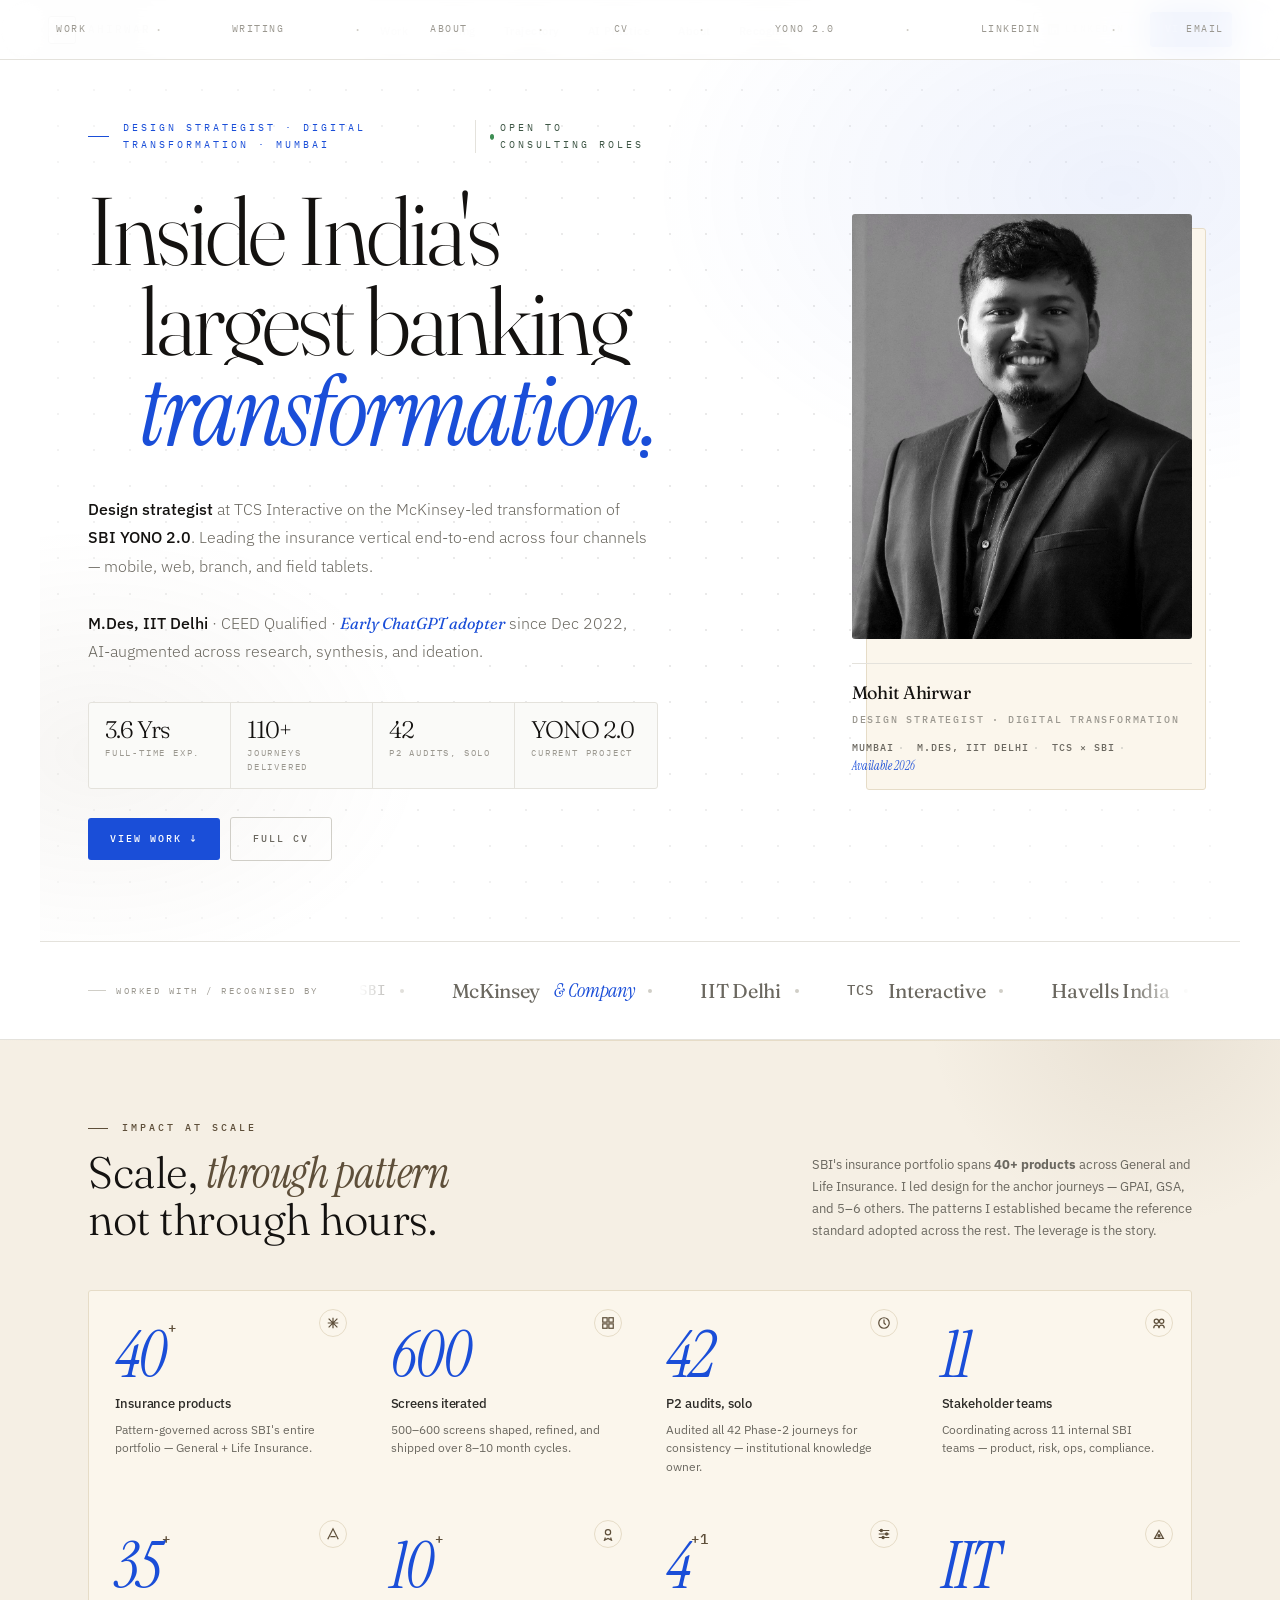
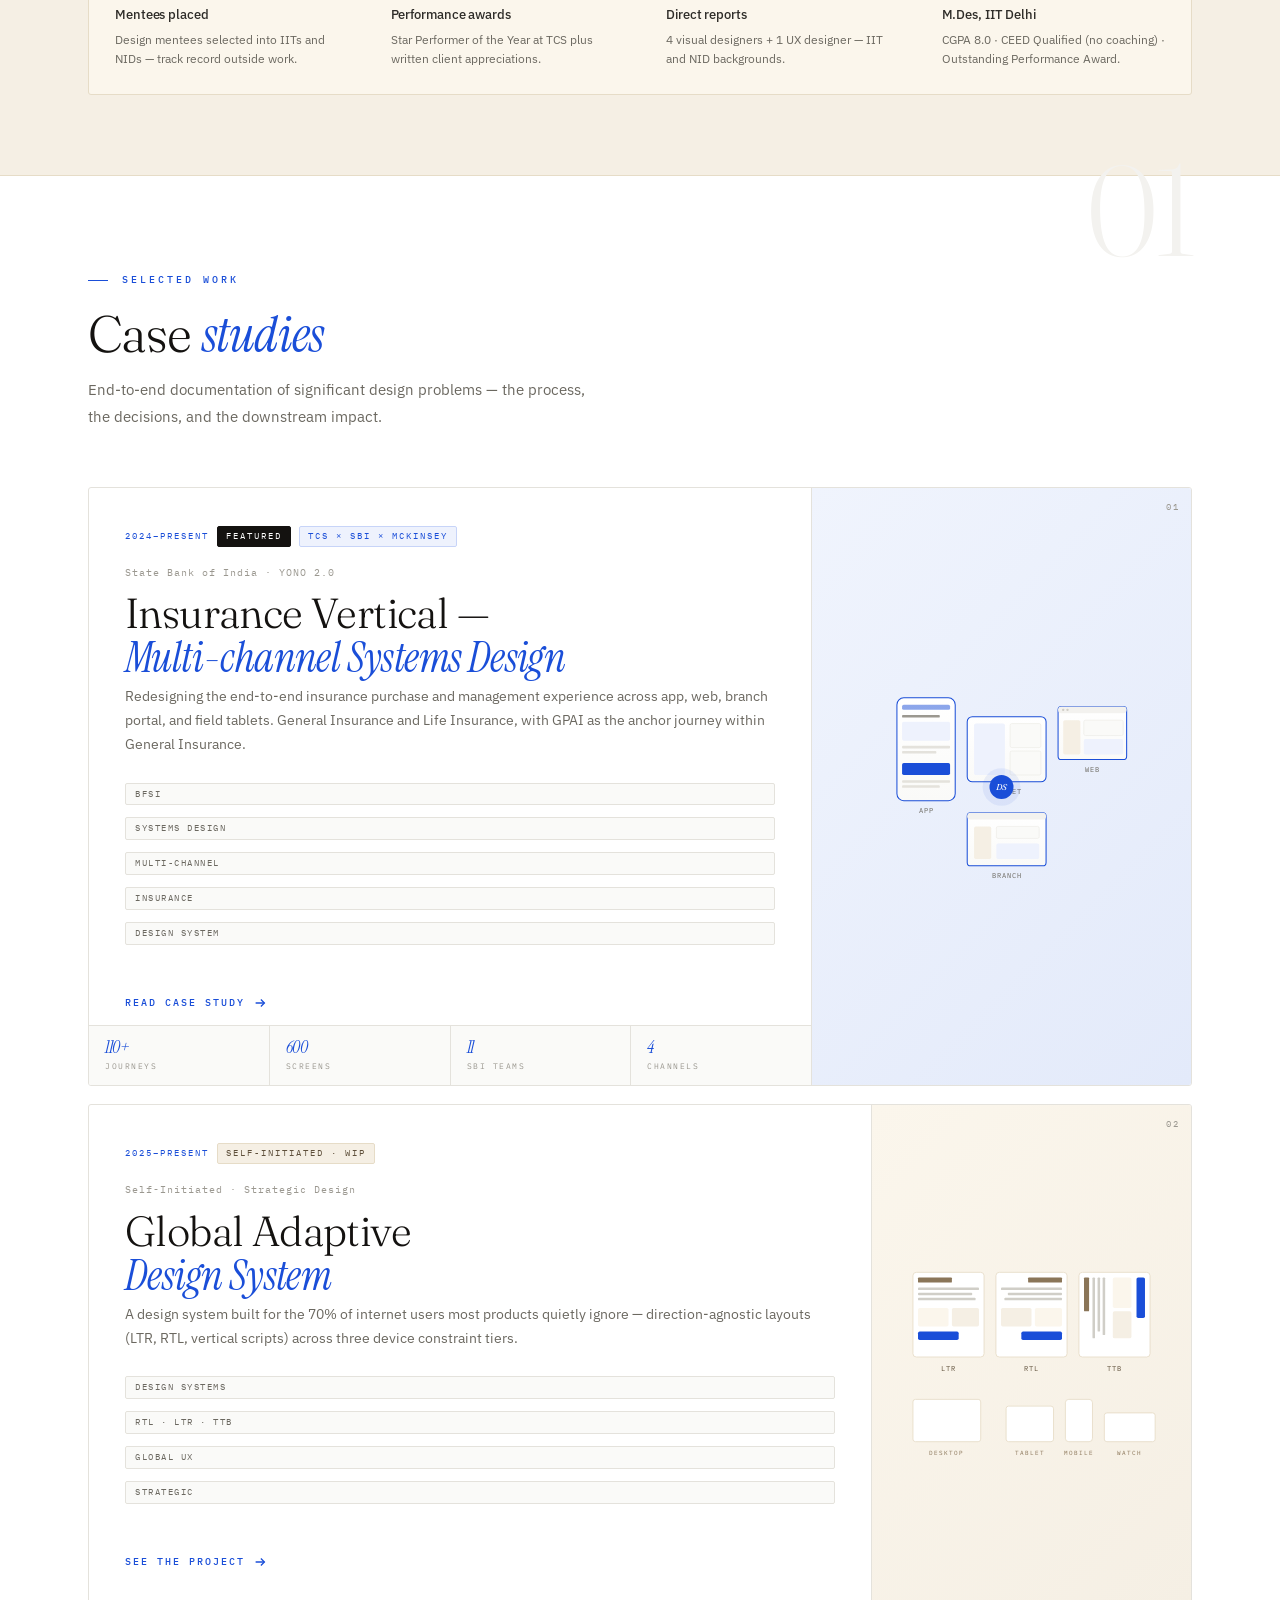
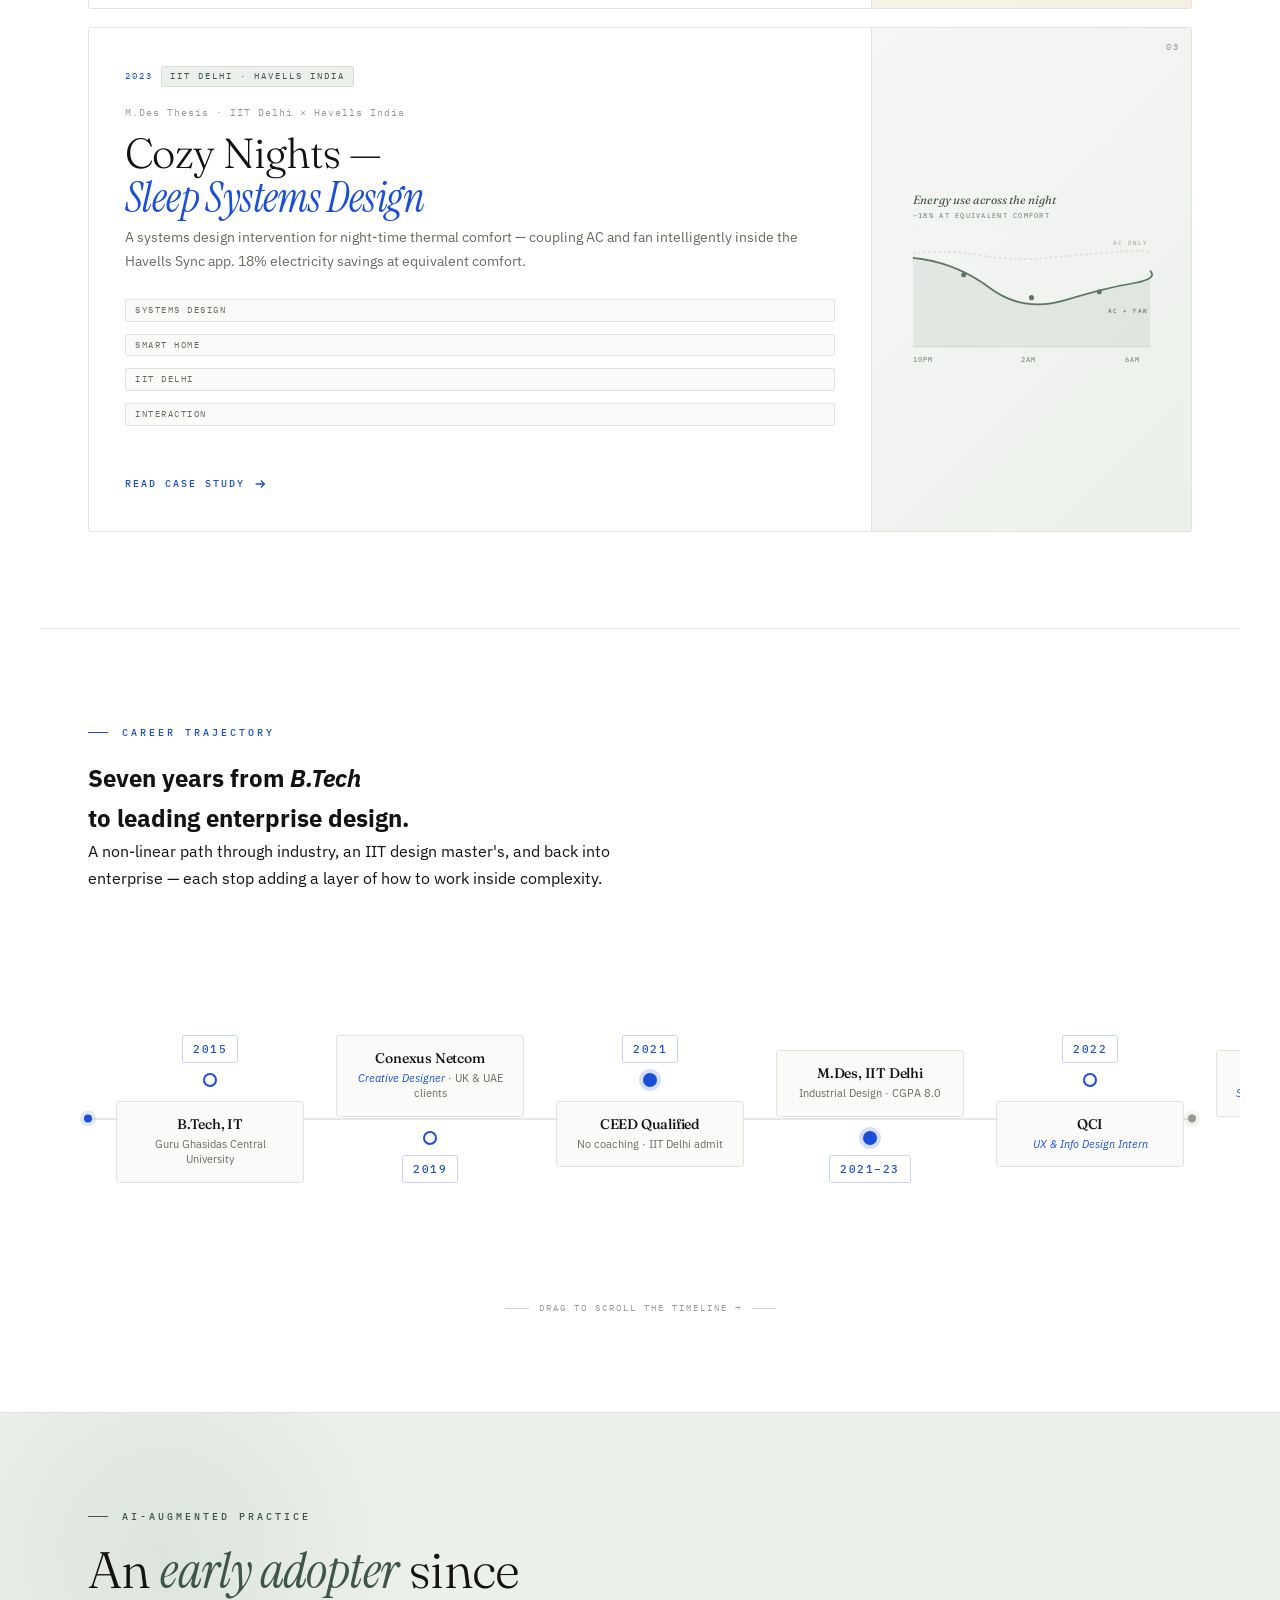
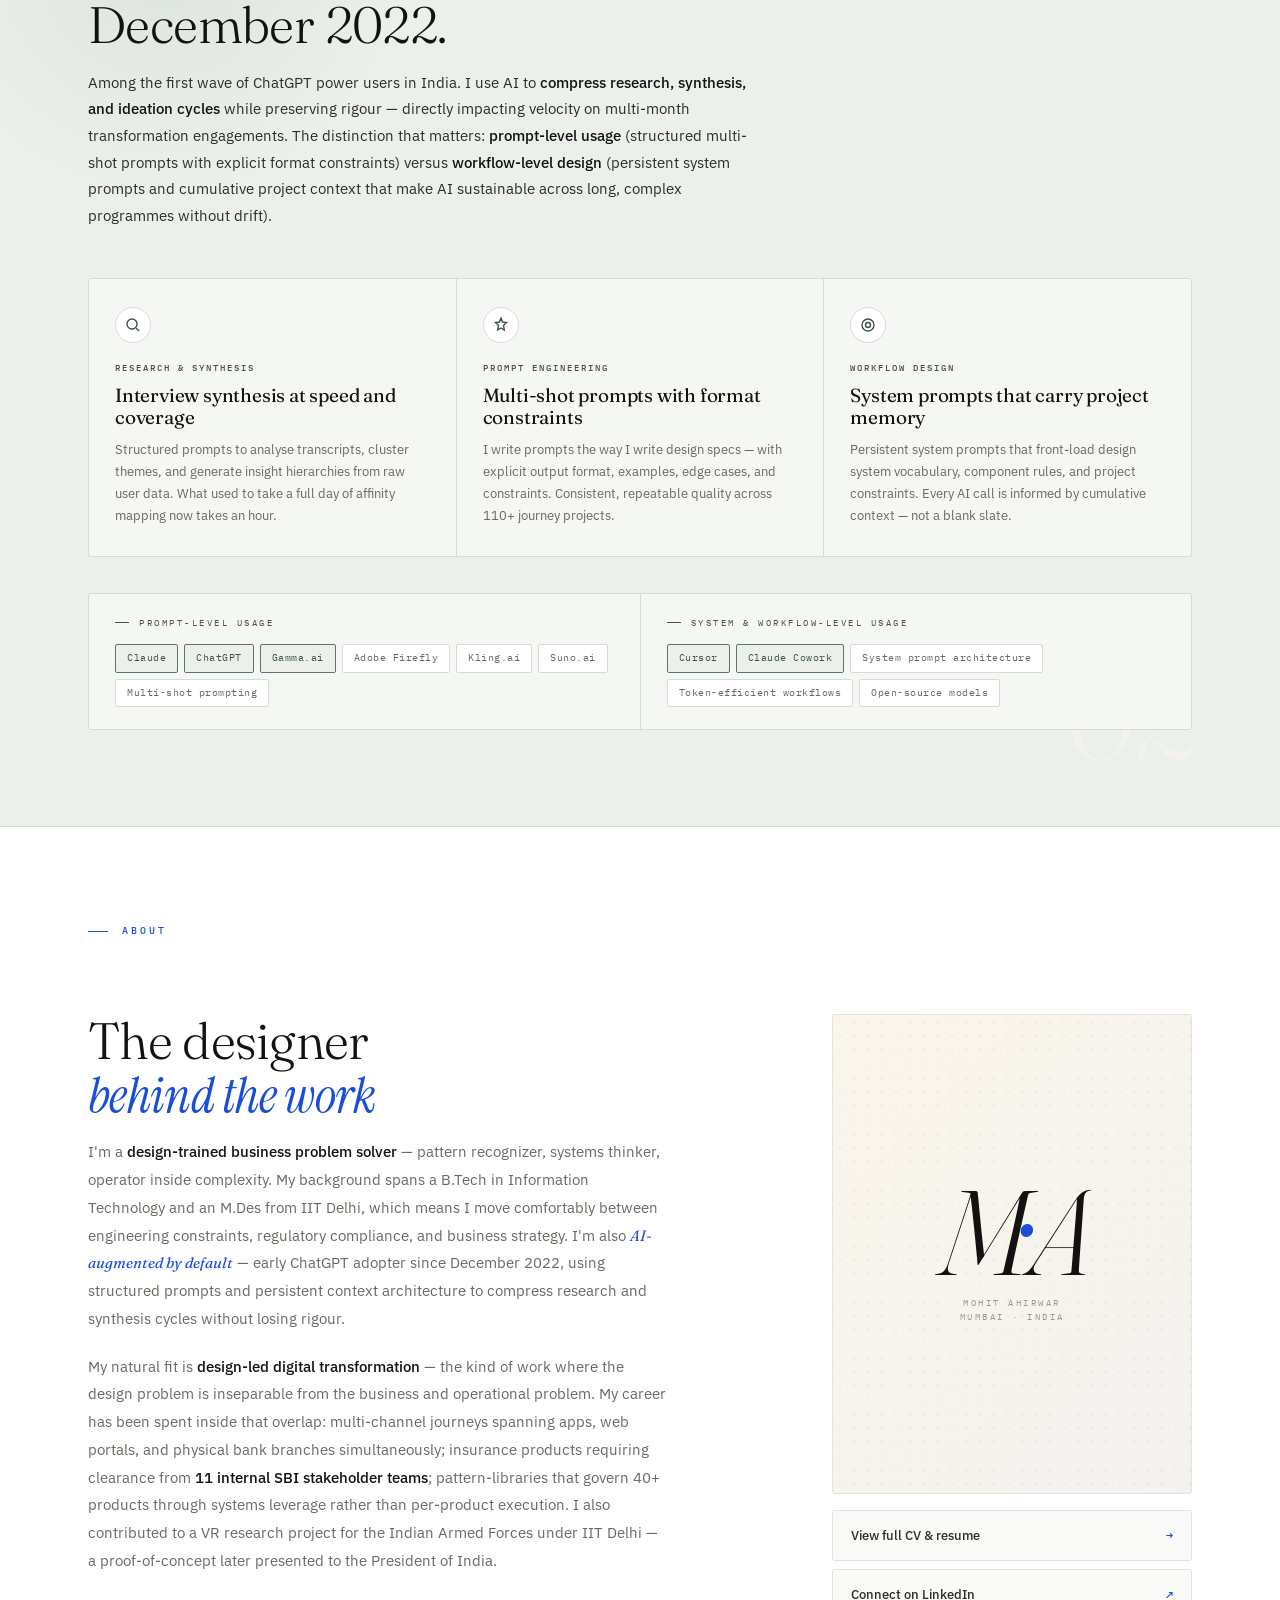
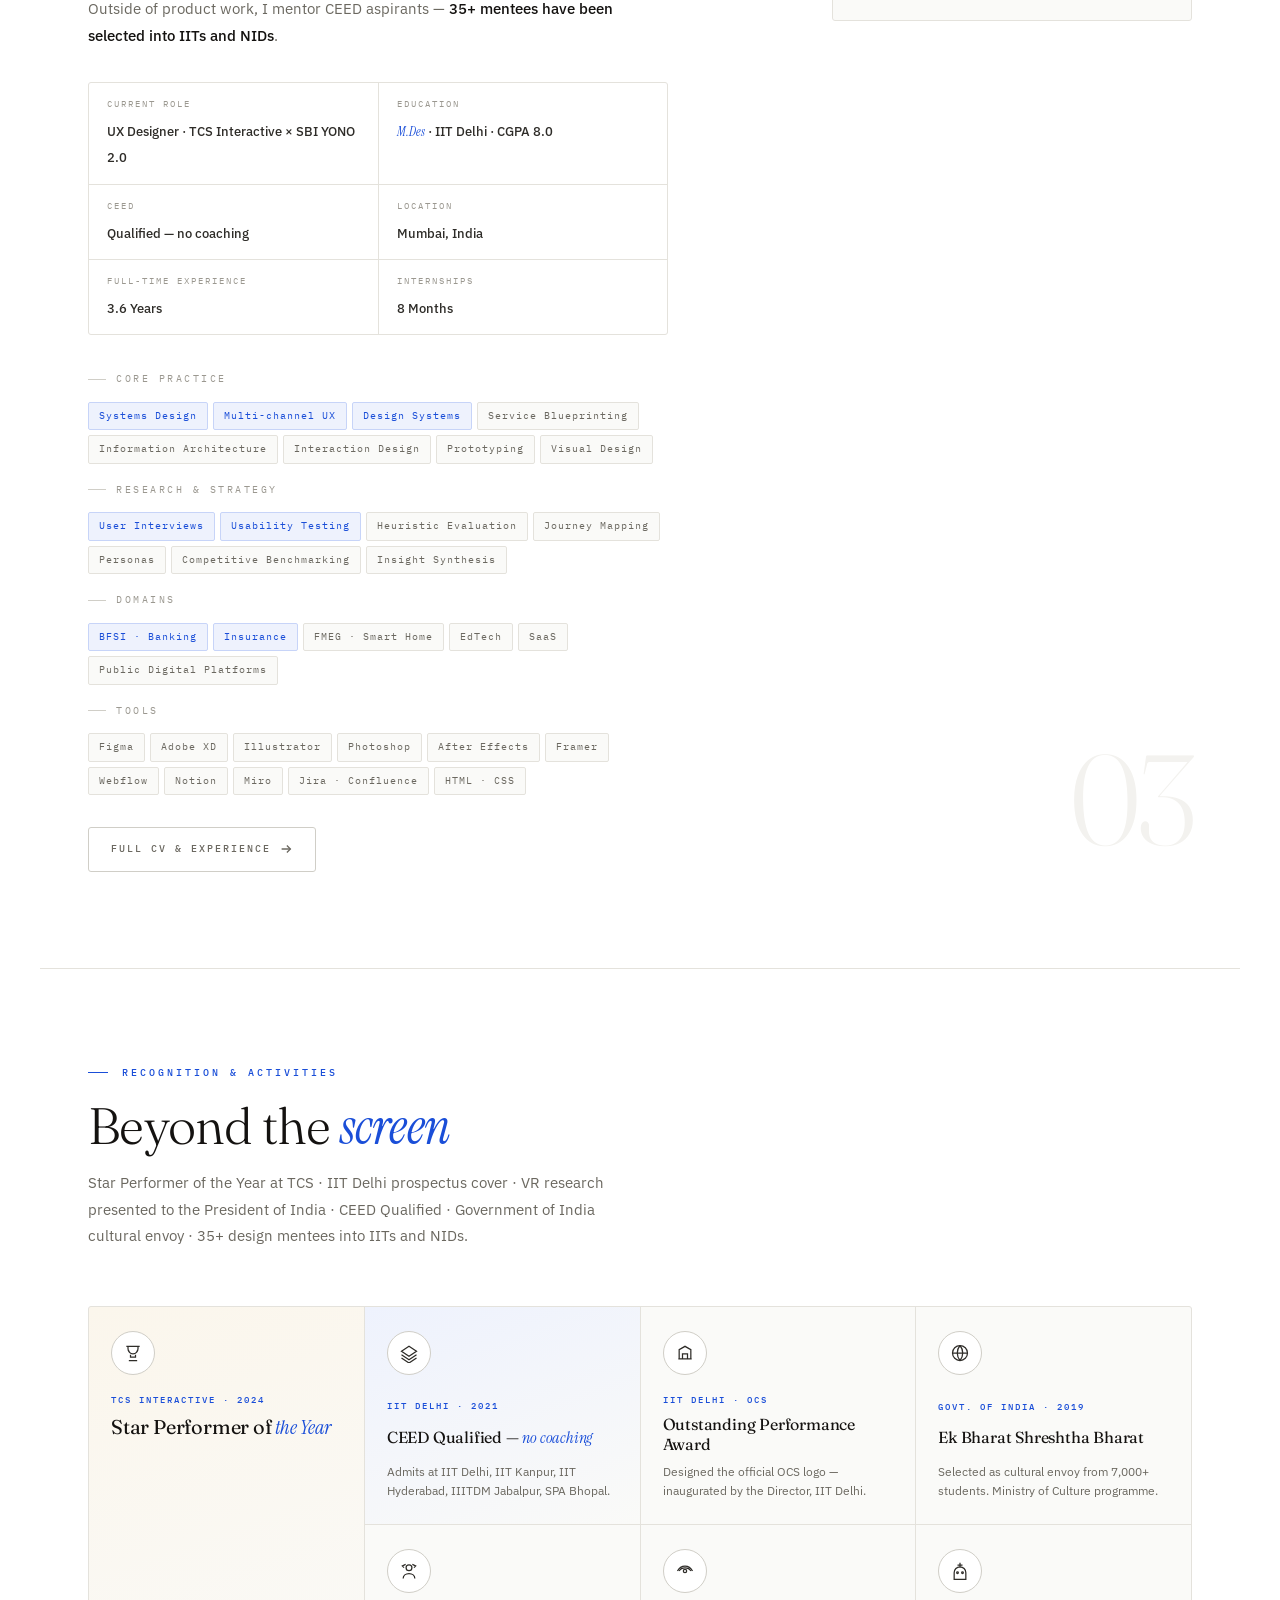
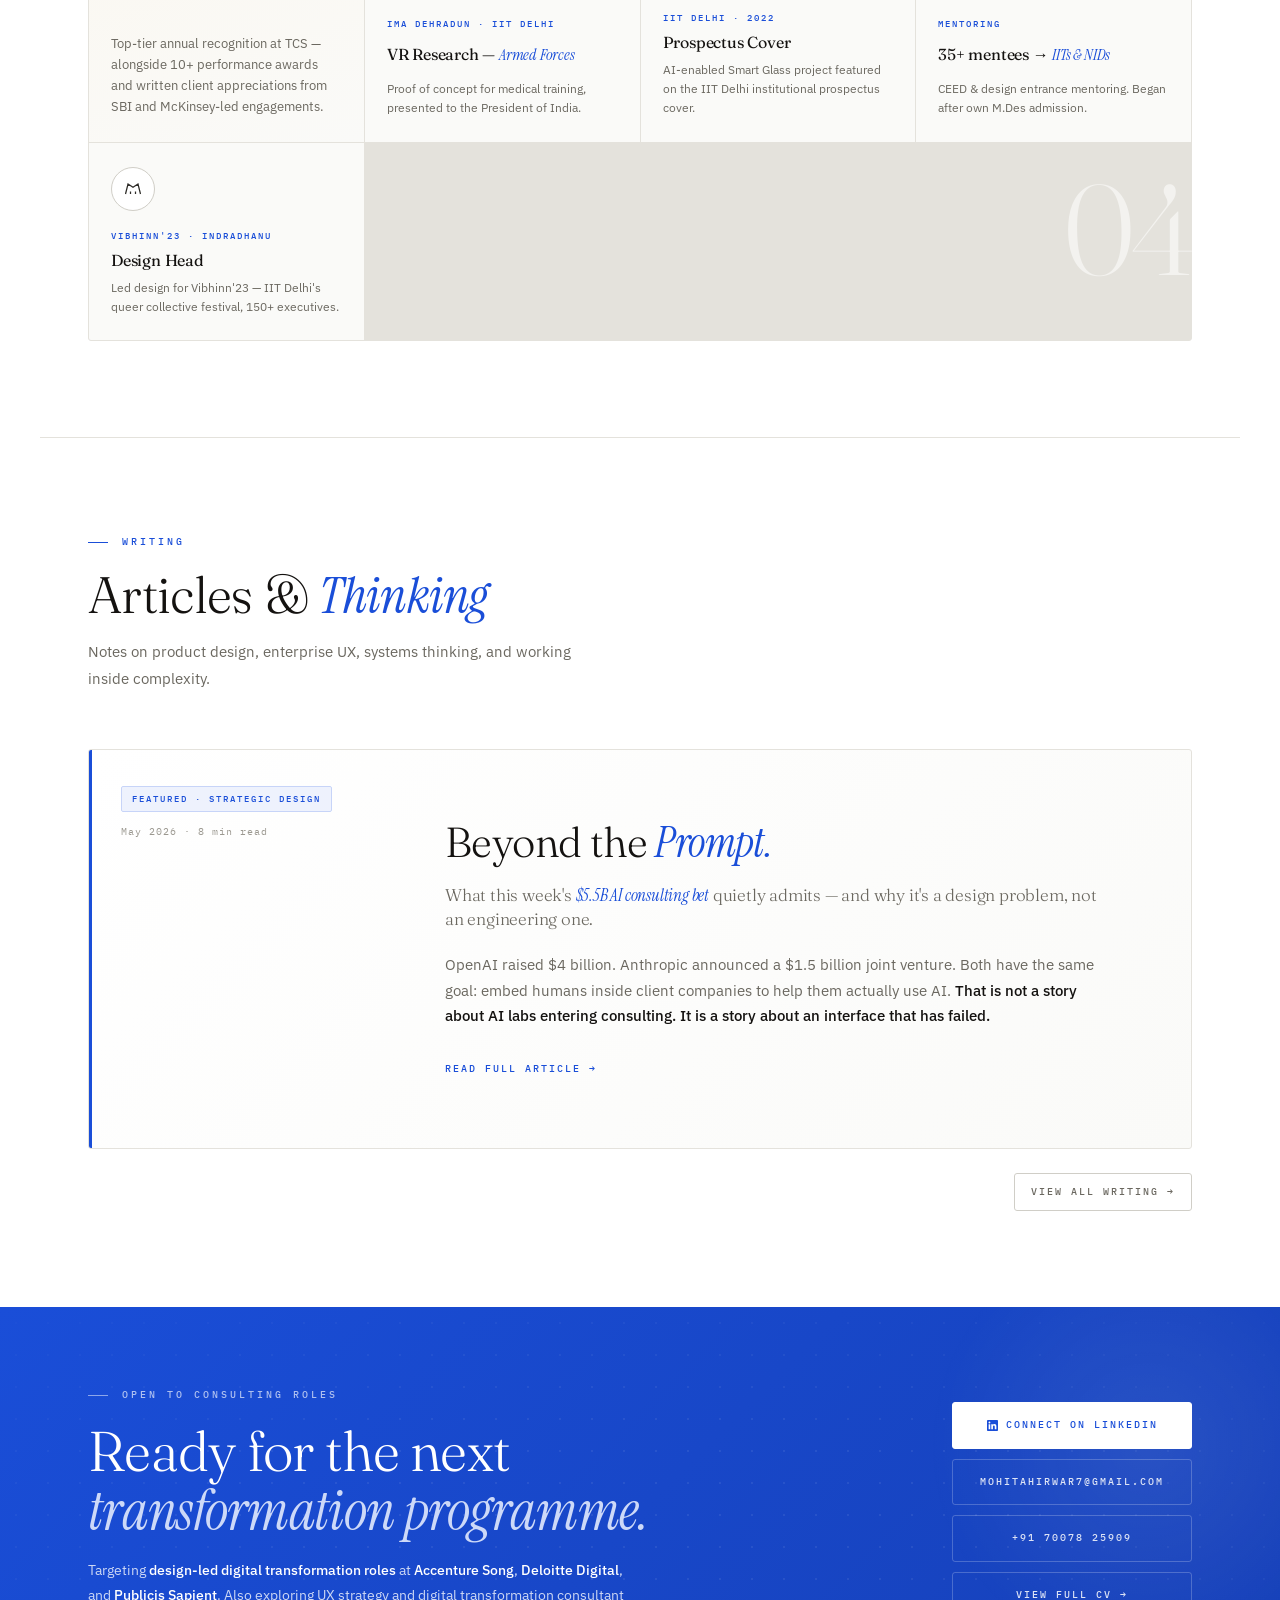
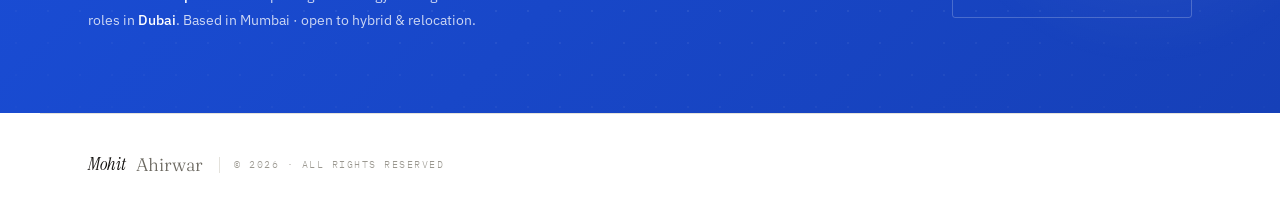
==== index.html @ ae302bb0 "Hero section design updated" ====
<!DOCTYPE html>
<html lang="en">
<head>
<meta charset="UTF-8">
<meta name="viewport" content="width=device-width, initial-scale=1.0">
<title>Mohit Ahirwar — Design Strategist & Digital Transformation</title>
<meta name="description" content="Mohit Ahirwar — Design strategist & AI-augmented thinker. M.Des IIT Delhi. Three years inside a McKinsey-led digital transformation of SBI YONO 2.0. Leading the insurance vertical at TCS Interactive.">
<meta property="og:type" content="website">
<meta property="og:url" content="https://ahirwarmohit.github.io/">
<meta property="og:title" content="Mohit Ahirwar — Design Strategist & Digital Transformation">
<meta property="og:description" content="Design-led digital transformation. M.Des IIT Delhi. Three years inside a McKinsey-led transformation of SBI YONO 2.0 at TCS Interactive.">
<meta property="og:image" content="https://ahirwarmohit.github.io/assets/og-image.png">
<meta name="twitter:card" content="summary_large_image">
<link rel="icon" type="image/svg+xml" href="assets/favicon.svg">
<link rel="alternate icon" href="assets/favicon.ico">
<link rel="preconnect" href="https://fonts.googleapis.com">
<link rel="preconnect" href="https://fonts.gstatic.com" crossorigin>
<link href="https://fonts.googleapis.com/css2?family=Fraunces:ital,opsz,wght@0,9..144,300;0,9..144,400;0,9..144,500;0,9..144,600;1,9..144,300;1,9..144,400&family=IBM+Plex+Sans:ital,wght@0,300;0,400;0,500;0,600;1,300;1,400&family=IBM+Plex+Mono:wght@300;400;500&family=Instrument+Serif:ital@0;1&display=swap" rel="stylesheet">

<style>
/* ═══════════════════════════════════════════════════════════════
   DESIGN TOKENS
   ═══════════════════════════════════════════════════════════════ */
:root{
  /* Neutrals */
  --white:#ffffff;
  --paper:#fafaf8;
  --bone:#f3f2ef;
  --rule:#e4e2dc;
  --rule2:#d0cec7;
  --ink-3:#9b9890;
  --ink-2:#6b6860;
  --ink-1:#2e2c28;
  --ink:#141210;

  /* Brand blue */
  --blue:#1a4ed8;
  --blue-d:#1640b8;
  --blue-l:#6092f8;
  --blue-bg:#eef2fd;
  --blue-bd:#c7d4f8;

  /* Sand (warm) */
  --sand:#f5efe4;
  --sand-l:#fbf6ec;
  --sand-bd:#e6dcc7;
  --sand-ink:#8a7558;
  --sand-ink-d:#5e4f3a;

  /* Sage (cool, organic) */
  --sage:#ecf0eb;
  --sage-l:#f5f7f4;
  --sage-bd:#d6dcd2;
  --sage-ink:#5a7763;
  --sage-ink-d:#3e5645;

  --r:3px;
  --ease:cubic-bezier(0.16, 1, 0.3, 1);
  --ease2:cubic-bezier(0.65, 0, 0.35, 1);
  --max:1200px;
}

*,*::before,*::after{margin:0;padding:0;box-sizing:border-box}
html{scroll-behavior:smooth;scroll-padding-top:80px}
body{font-family:'IBM Plex Sans',sans-serif;background:var(--white);color:var(--ink);line-height:1.65;-webkit-font-smoothing:antialiased;cursor:none;animation:pageFadeIn .5s var(--ease) both;overflow-x:hidden}
@keyframes pageFadeIn{from{opacity:0}to{opacity:1}}
img,svg{max-width:100%;display:block}
::selection{background:var(--blue);color:#fff}

/* ═══════════════════════════════════════════════════════════════
   CUSTOM CURSOR
   ═══════════════════════════════════════════════════════════════ */
#cur{position:fixed;top:0;left:0;width:8px;height:8px;background:var(--blue);border-radius:50%;pointer-events:none;z-index:9999;transform:translate(-50%,-50%);transition:width .22s var(--ease),height .22s var(--ease),background .2s,border .2s,opacity .2s;will-change:transform;mix-blend-mode:multiply}
#cur.hover-state{width:36px;height:36px;background:transparent;border:1.5px solid var(--blue)}
#cur.link-state{width:20px;height:20px}
#cur.dark-state{mix-blend-mode:screen;background:var(--blue-l)}
@media(hover:none){#cur{display:none}body{cursor:auto}}
@media(prefers-reduced-motion:reduce){#cur{display:none}body{cursor:auto}*{animation-duration:.01ms !important;transition-duration:.01ms !important}}

/* ═══════════════════════════════════════════════════════════════
   PROGRESS BAR
   ═══════════════════════════════════════════════════════════════ */
#prog{position:fixed;top:0;left:0;height:2px;background:linear-gradient(to right,var(--blue),var(--blue-l));z-index:200;width:0%;transition:width .08s linear}

/* ═══════════════════════════════════════════════════════════════
   NAV
   ═══════════════════════════════════════════════════════════════ */
nav{position:fixed;top:0;left:0;right:0;z-index:100;background:rgba(255,255,255,.92);backdrop-filter:blur(18px);-webkit-backdrop-filter:blur(18px);border-bottom:1px solid var(--rule);height:60px;display:flex;align-items:center;justify-content:space-between;padding:0 48px;animation:navIn .6s var(--ease) .1s both}
@keyframes navIn{from{transform:translateY(-100%);opacity:0}to{transform:translateY(0);opacity:1}}
.nav-id{display:flex;align-items:center;gap:12px;text-decoration:none}
.nav-mark{width:28px;height:28px;border:1px solid var(--ink);border-radius:var(--r);display:flex;align-items:center;justify-content:center;background:var(--white);position:relative;transition:transform .3s var(--ease)}
.nav-mark::after{content:'';position:absolute;inset:3px;border:1px solid var(--blue);border-radius:1px;opacity:0;transition:opacity .3s}
.nav-id:hover .nav-mark{transform:rotate(-8deg)}
.nav-id:hover .nav-mark::after{opacity:1}
.nav-mark span{font-family:'Fraunces',serif;font-size:14px;font-weight:500;color:var(--ink);font-style:italic;line-height:1}
.nav-name{font-family:'IBM Plex Mono',monospace;font-size:11px;letter-spacing:2px;text-transform:uppercase;color:var(--ink-1);font-weight:500}
.nav-links{display:flex;gap:28px;list-style:none}
.nav-links a{font-size:11px;font-weight:500;letter-spacing:.5px;color:var(--ink-2);text-decoration:none;transition:color .15s;position:relative}
.nav-links a::after{content:'';position:absolute;bottom:-4px;left:0;right:0;height:1px;background:var(--blue);transform:scaleX(0);transition:transform .25s var(--ease);transform-origin:left}
.nav-links a:hover::after,.nav-links a.active::after{transform:scaleX(1)}
.nav-links a:hover,.nav-links a.active{color:var(--blue)}
.nav-ctas{display:flex;gap:10px;align-items:center}
.nbtn{font-family:'IBM Plex Mono',monospace;font-size:10px;letter-spacing:1.5px;text-transform:uppercase;font-weight:500;padding:8px 14px;border-radius:var(--r);text-decoration:none;transition:all .15s;display:inline-flex;align-items:center;gap:6px}
.nbtn.o{border:1px solid var(--rule2);color:var(--ink-2)}
.nbtn.o:hover{border-color:var(--blue);color:var(--blue);background:var(--blue-bg)}
.nbtn.s{background:var(--blue);color:#fff;border:1px solid var(--blue)}
.nbtn.s:hover{background:var(--blue-d)}

/* Hamburger */
.hamburger{display:none;flex-direction:column;gap:5px;cursor:pointer;padding:8px;border:1px solid var(--rule);border-radius:var(--r);background:transparent;transition:border-color .15s}
.hamburger:hover{border-color:var(--blue)}
.hamburger span{width:18px;height:1.5px;background:var(--ink-2);display:block;transition:transform .25s ease,opacity .25s}
.hamburger.open span:nth-child(1){transform:translateY(6.5px) rotate(45deg)}
.hamburger.open span:nth-child(2){opacity:0;transform:scaleX(0)}
.hamburger.open span:nth-child(3){transform:translateY(-6.5px) rotate(-45deg)}

.mobile-menu{display:none;position:fixed;top:60px;left:0;right:0;bottom:0;background:rgba(255,255,255,.98);backdrop-filter:blur(20px);z-index:99;padding:32px 24px;flex-direction:column;gap:4px;overflow-y:auto;opacity:0;transform:translateY(-8px);transition:opacity .25s ease,transform .25s ease;pointer-events:none}
.mobile-menu.open{opacity:1;transform:translateY(0);pointer-events:all}
.mobile-menu a{font-size:20px;font-family:'Fraunces',serif;font-weight:300;color:var(--ink-1);text-decoration:none;padding:14px 0;border-bottom:1px solid var(--rule);display:block;transition:color .15s}
.mobile-menu a:hover{color:var(--blue)}
.mobile-menu a:last-of-type{border-bottom:none}
.mm-foot{margin-top:32px;display:flex;gap:10px}

/* ═══════════════════════════════════════════════════════════════
   HERO — split layout with system diagram
   ═══════════════════════════════════════════════════════════════ */
.hero{min-height:100vh;display:grid;grid-template-columns:1.15fr 1fr;gap:64px;align-items:center;padding:120px 48px 80px;max-width:var(--max);margin:0 auto;position:relative;border-bottom:1px solid var(--rule)}

/* Atmospheric background */
.hero::before{content:'';position:absolute;inset:0;background-image:radial-gradient(circle,rgba(20,18,16,.09) 1px,transparent 1px);background-size:36px 36px;pointer-events:none;mask-image:radial-gradient(ellipse 90% 90% at 50% 50%,#000 25%,transparent 100%);-webkit-mask-image:radial-gradient(ellipse 90% 90% at 50% 50%,#000 25%,transparent 100%);will-change:transform}
.hero::after{content:'';position:absolute;inset:0;background:radial-gradient(ellipse 60% 50% at 90% 20%,rgba(26,78,216,.08) 0%,transparent 65%),radial-gradient(ellipse 45% 40% at 5% 80%,rgba(138,117,88,.07) 0%,transparent 60%);pointer-events:none}

.hero-text{position:relative;z-index:2}

.h-pre{font-family:'IBM Plex Mono',monospace;font-size:10px;letter-spacing:3px;text-transform:uppercase;color:var(--blue);margin-bottom:32px;display:flex;align-items:center;gap:14px;animation:fadeUp .6s var(--ease) .2s both}
.h-pre::before{content:'';width:28px;height:1px;background:var(--blue)}
.h-pre .available{display:inline-flex;align-items:center;gap:6px;color:var(--sage-ink-d);margin-left:auto;padding-left:14px;border-left:1px solid var(--rule)}
.h-pre .dot-live{width:6px;height:6px;border-radius:50%;background:#3e8e54;box-shadow:0 0 0 0 rgba(62,142,84,.5);animation:liveDot 2s ease-in-out infinite}
@keyframes liveDot{0%,100%{box-shadow:0 0 0 0 rgba(62,142,84,.5)}50%{box-shadow:0 0 0 8px rgba(62,142,84,0)}}

.hero h1{font-family:'Fraunces',serif;font-size:clamp(48px,7.5vw,108px);font-weight:300;line-height:.94;letter-spacing:-3px;color:var(--ink);margin-bottom:0}
.h-line{display:block;overflow:hidden}
.h-line span{display:block;animation:lineUp .9s var(--ease) both}
.h-line:nth-child(1) span{animation-delay:.3s}
.h-line:nth-child(2) span{animation-delay:.45s}
.h-line:nth-child(3) span{animation-delay:.6s}
.h-line em{font-family:'Instrument Serif',serif;font-style:italic;color:var(--blue);font-weight:400}
.h-line.indent{padding-left:clamp(24px,4vw,56px)}
@keyframes lineUp{from{transform:translateY(110%)}to{transform:translateY(0)}}

.h-sub{font-size:clamp(14px,1.4vw,16px);color:var(--ink-2);font-weight:300;max-width:560px;line-height:1.78;margin-top:36px;margin-bottom:36px;animation:fadeUp .8s var(--ease) .65s both}
.h-sub strong{color:var(--ink);font-weight:500}
.h-sub .accent{font-family:'Fraunces',serif;font-style:italic;color:var(--blue);font-weight:400}

.h-stats{display:grid;grid-template-columns:repeat(4,1fr);gap:0;background:var(--paper);border:1px solid var(--rule);border-radius:var(--r);overflow:hidden;animation:fadeUp .7s var(--ease) .8s both}
.h-stat{padding:14px 16px;border-right:1px solid var(--rule);position:relative}
.h-stat:last-child{border-right:none}
.stat-val{font-family:'Fraunces',serif;font-size:24px;font-weight:300;color:var(--ink);display:block;letter-spacing:-1px;line-height:1.1;margin-bottom:3px}
.stat-label{font-family:'IBM Plex Mono',monospace;font-size:8.5px;letter-spacing:1.8px;text-transform:uppercase;color:var(--ink-3);display:block}

.h-ctas{display:flex;gap:10px;align-items:center;margin-top:28px;animation:fadeUp .7s var(--ease) .9s both}

.btn{font-family:'IBM Plex Mono',monospace;font-size:10px;letter-spacing:2px;text-transform:uppercase;font-weight:500;padding:13px 22px;border-radius:var(--r);text-decoration:none;transition:all .2s var(--ease);display:inline-flex;align-items:center;gap:8px;position:relative;overflow:hidden;cursor:none}
.btn.pri{background:var(--blue);color:#fff}
.btn.pri::before{content:'';position:absolute;inset:0;background:linear-gradient(45deg,transparent 30%,rgba(255,255,255,.18) 50%,transparent 70%);transform:translateX(-100%);transition:transform .55s}
.btn.pri:hover::before{transform:translateX(100%)}
.btn.pri:hover{background:var(--blue-d);transform:translateY(-1px);box-shadow:0 10px 26px rgba(26,78,216,.3)}
.btn.sec{background:transparent;border:1px solid var(--rule2);color:var(--ink-2)}
.btn.sec:hover{border-color:var(--blue);color:var(--blue);background:var(--blue-bg)}

@keyframes fadeUp{from{opacity:0;transform:translateY(20px)}to{opacity:1;transform:translateY(0)}}

/* HERO VISUAL — system diagram */
.hero-visual{position:relative;z-index:1;animation:fadeUp 1s var(--ease) .7s both;will-change:transform}
/* Hero visual — editorial portrait, restrained composition */
.hero-visual{display:flex;justify-content:flex-end;align-items:flex-start}
.hv-frame{width:100%;max-width:340px;margin:8px 0 0 auto;position:relative}
.hv-photo-wrap{position:relative;aspect-ratio:4/5;width:100%;border-radius:3px;overflow:hidden;background:var(--bone)}
.hv-photo{width:100%;height:100%;object-fit:cover;object-position:center 25%;display:block;filter:contrast(1.03) brightness(1.01)}
.hv-frame::before{content:'';position:absolute;top:14px;right:-14px;bottom:-14px;left:14px;background:var(--sand-l);border:1px solid var(--sand-bd);border-radius:3px;z-index:-1;pointer-events:none}
.hv-meta{margin-top:24px;padding-top:18px;border-top:1px solid var(--rule);display:flex;flex-direction:column;gap:8px;animation:fadeUp .8s var(--ease) 1s both}
.hv-meta-name{font-family:'Fraunces',serif;font-size:18px;font-weight:400;color:var(--ink);letter-spacing:-.3px;line-height:1.2}
.hv-meta-role{font-family:'IBM Plex Mono',monospace;font-size:10px;letter-spacing:1.8px;text-transform:uppercase;color:var(--ink-3);font-weight:500;line-height:1.5}
.hv-meta-facts{display:flex;flex-wrap:wrap;gap:0;margin-top:4px;font-family:'IBM Plex Mono',monospace;font-size:10px;letter-spacing:1px;text-transform:uppercase;color:var(--ink-2);font-weight:500;line-height:1.7}
.hv-meta-facts span{position:relative;padding-right:10px;margin-right:2px}
.hv-meta-facts span:not(:last-child)::after{content:'·';color:var(--rule2);margin-left:4px}
.hv-meta-facts em{font-family:'Instrument Serif',serif;font-style:italic;color:var(--blue);font-weight:400;text-transform:none;letter-spacing:0;font-size:12px}
.hv-pulse{transform-origin:center;animation:nodePulse 2.6s ease-in-out infinite}
.hv-pulse2{animation-delay:.4s}
.hv-pulse3{animation-delay:.8s}
.hv-pulse4{animation-delay:1.2s}
@keyframes nodePulse{0%,100%{opacity:1}50%{opacity:.55}}
.hv-line{stroke-dasharray:200;stroke-dashoffset:200;animation:drawLine 1.4s var(--ease) forwards}
.hv-line.l2{animation-delay:.2s}
.hv-line.l3{animation-delay:.4s}
.hv-line.l4{animation-delay:.6s}
@keyframes drawLine{to{stroke-dashoffset:0}}
.hv-orb{transform-box:fill-box;transform-origin:center;animation:orbDrift 8s ease-in-out infinite}
.hv-orb.o2{animation-delay:-2s;animation-duration:9s}
.hv-orb.o3{animation-delay:-4s;animation-duration:10s}
@keyframes orbDrift{0%,100%{transform:translate(0,0)}50%{transform:translate(0,-6px)}}

/* Floating annotation chips */

/* ═══════════════════════════════════════════════════════════════
   TRUSTED BY STRIP
   ═══════════════════════════════════════════════════════════════ */
.trust{background:var(--white);border-bottom:1px solid var(--rule);padding:32px 0;overflow:hidden}
.trust-inner{max-width:var(--max);margin:0 auto;padding:0 48px;display:flex;align-items:center;gap:40px}
.trust-label{font-family:'IBM Plex Mono',monospace;font-size:9px;letter-spacing:2.5px;text-transform:uppercase;color:var(--ink-3);white-space:nowrap;display:flex;align-items:center;gap:10px;flex-shrink:0}
.trust-label::before{content:'';width:18px;height:1px;background:var(--rule2)}
.trust-marquee{flex:1;overflow:hidden;mask-image:linear-gradient(to right,transparent,#000 8%,#000 92%,transparent);-webkit-mask-image:linear-gradient(to right,transparent,#000 8%,#000 92%,transparent);position:relative}
.trust-track{display:flex;gap:48px;animation:trustScroll 38s linear infinite;width:max-content}
.trust-track:hover{animation-play-state:paused}
@keyframes trustScroll{from{transform:translateX(0)}to{transform:translateX(-50%)}}
.trust-item{font-family:'Fraunces',serif;font-size:20px;font-weight:400;color:var(--ink-2);letter-spacing:-.3px;white-space:nowrap;display:inline-flex;align-items:center;gap:14px;transition:color .2s}
.trust-item:hover{color:var(--ink)}
.trust-item .sep{width:4px;height:4px;background:var(--rule2);border-radius:50%;display:inline-block}
.trust-item .mono{font-family:'IBM Plex Mono',monospace;font-size:14px;font-weight:500;letter-spacing:1px;text-transform:uppercase}
.trust-item.partner em{font-family:'Instrument Serif',serif;font-style:italic;color:var(--blue)}

/* ═══════════════════════════════════════════════════════════════
   IMPACT BAND (sand)
   ═══════════════════════════════════════════════════════════════ */
.impact{background:var(--sand);border-bottom:1px solid var(--sand-bd);position:relative;overflow:hidden}
.impact::before{content:'';position:absolute;top:0;left:0;right:0;height:1px;background:linear-gradient(to right,transparent,var(--sand-bd) 30%,var(--sand-bd) 70%,transparent)}
.impact::after{content:'';position:absolute;top:-40%;right:-10%;width:520px;height:520px;background:radial-gradient(circle,rgba(138,117,88,.12) 0%,transparent 60%);pointer-events:none}
.impact-inner{max-width:var(--max);margin:0 auto;padding:80px 48px;position:relative;z-index:1}
.impact-head{display:flex;justify-content:space-between;align-items:flex-end;margin-bottom:48px;flex-wrap:wrap;gap:24px}
.impact-tag{font-family:'IBM Plex Mono',monospace;font-size:10px;letter-spacing:3px;text-transform:uppercase;color:var(--sand-ink-d);display:flex;align-items:center;gap:14px;font-weight:500;margin-bottom:12px}
.impact-tag::before{content:'';width:20px;height:1px;background:var(--sand-ink-d)}
.impact-head h2{font-family:'Fraunces',serif;font-size:clamp(28px,3.5vw,44px);font-weight:300;line-height:1.05;color:var(--ink);letter-spacing:-.5px}
.impact-head h2 em{font-style:italic;font-family:'Instrument Serif',serif;color:var(--sand-ink-d);font-weight:400}
.impact-head .ihead-aside{font-size:13px;color:var(--ink-2);max-width:380px;line-height:1.7}
.impact-grid{display:grid;grid-template-columns:repeat(4,1fr);gap:0;background:var(--sand-bd);border:1px solid var(--sand-bd);border-radius:var(--r);overflow:hidden}
.imp-cell{background:var(--sand-l);padding:30px 26px 26px;position:relative;transition:background .25s,transform .25s var(--ease)}
.imp-cell:hover{background:var(--white);transform:translateY(-2px)}
.imp-num{font-family:'Fraunces',serif;font-size:clamp(40px,5vw,68px);font-weight:300;color:var(--ink);line-height:1;letter-spacing:-2px;display:block;margin-bottom:6px}
.imp-num em{font-family:'Instrument Serif',serif;font-style:italic;color:var(--blue);font-weight:400}
.imp-suf{font-family:'IBM Plex Mono',monospace;font-size:14px;color:var(--sand-ink-d);font-weight:500;letter-spacing:.5px;vertical-align:top;margin-left:2px}
.imp-cell h3{font-family:'IBM Plex Sans',sans-serif;font-size:13px;font-weight:500;color:var(--ink-1);margin-bottom:6px;letter-spacing:-.1px}
.imp-cell p{font-size:11.5px;color:var(--ink-2);line-height:1.6}
.imp-cell .imp-icon{position:absolute;top:18px;right:18px;width:28px;height:28px;border:1px solid var(--sand-bd);border-radius:50%;display:flex;align-items:center;justify-content:center;color:var(--sand-ink-d);transition:transform .3s var(--ease),background .2s,border-color .2s}
.imp-cell:hover .imp-icon{transform:rotate(-12deg) scale(1.1);background:var(--sand);border-color:var(--sand-ink)}

/* ═══════════════════════════════════════════════════════════════
   SECTION WRAPPER
   ═══════════════════════════════════════════════════════════════ */
.wrap{max-width:var(--max);margin:0 auto;padding:96px 48px;position:relative;border-bottom:1px solid var(--rule)}
.wrap:last-of-type{border-bottom:none}
.sec-head{display:flex;justify-content:space-between;align-items:flex-end;margin-bottom:56px;gap:48px;flex-wrap:wrap}
.sec-head-left{flex:1;min-width:260px}
.sec-tag{font-family:'IBM Plex Mono',monospace;font-size:10px;letter-spacing:3px;text-transform:uppercase;color:var(--blue);margin-bottom:18px;display:flex;align-items:center;gap:14px;font-weight:500}
.sec-tag::before{content:'';width:20px;height:1px;background:var(--blue)}
.sec-num{position:absolute;top:64px;right:48px;font-family:'Fraunces',serif;font-size:clamp(80px,10vw,160px);font-weight:300;color:var(--bone);line-height:1;letter-spacing:-5px;pointer-events:none;user-select:none;transition:color .3s,transform .8s var(--ease);will-change:transform}
.wrap:hover .sec-num{color:var(--rule)}
.wrap h2{font-family:'Fraunces',serif;font-size:clamp(30px,4vw,52px);font-weight:300;line-height:1.05;color:var(--ink);margin-bottom:16px;letter-spacing:-.7px}
.wrap h2 em{font-style:italic;font-family:'Instrument Serif',serif;color:var(--blue);font-weight:400}
.wrap .intro{font-size:15px;color:var(--ink-2);max-width:520px;line-height:1.78}
.wrap .intro strong{color:var(--ink);font-weight:500}

/* ═══════════════════════════════════════════════════════════════
   WORK GRID — refined cards with SVG visuals
   ═══════════════════════════════════════════════════════════════ */
.work-grid{display:grid;grid-template-columns:1fr;gap:18px;margin-top:8px}

.work-card{background:var(--white);border:1px solid var(--rule);border-radius:var(--r);padding:0;text-decoration:none;display:grid;grid-template-columns:1fr 320px;align-items:stretch;position:relative;overflow:hidden;transition:border-color .25s,transform .25s var(--ease),box-shadow .25s var(--ease);min-height:300px}
.work-card:hover{border-color:var(--rule2);transform:translateY(-3px);box-shadow:0 18px 50px rgba(0,0,0,.08)}
.work-card.locked{cursor:default}
.work-card.locked:hover{transform:none;box-shadow:none;border-color:var(--rule)}

.wc-content{padding:38px 36px;display:flex;flex-direction:column;justify-content:space-between;position:relative;min-width:0}
.wc-tag{font-family:'IBM Plex Mono',monospace;font-size:9px;letter-spacing:2px;text-transform:uppercase;color:var(--blue);margin-bottom:18px;display:flex;align-items:center;gap:8px;flex-wrap:wrap}
.wc-tag .pill{background:var(--blue-bg);border:1px solid var(--blue-bd);padding:2px 8px;border-radius:2px}
.wc-tag .pill.feat{background:var(--ink);border-color:var(--ink);color:#fff}
.wc-tag .pill.soon{background:var(--bone);border-color:var(--rule2);color:var(--ink-3)}
.wc-tag .pill.sand{background:var(--sand);border-color:var(--sand-bd);color:var(--sand-ink-d)}
.wc-tag .pill.sage{background:var(--sage);border-color:var(--sage-bd);color:var(--sage-ink-d)}
.wc-co{font-family:'IBM Plex Mono',monospace;font-size:10px;letter-spacing:1px;color:var(--ink-3);margin-bottom:10px}
.wc-title{font-family:'Fraunces',serif;font-size:clamp(24px,2.6vw,34px);font-weight:300;color:var(--ink);line-height:1.12;margin-bottom:16px;letter-spacing:-.5px}
.wc-title em{font-style:italic;font-family:'Instrument Serif',serif;color:var(--blue);font-weight:400}
.wc-desc{font-size:14px;color:var(--ink-2);line-height:1.72;margin-bottom:22px}
.wc-meta{display:flex;flex-wrap:wrap;gap:5px;margin-bottom:18px}
.wc-chip{font-family:'IBM Plex Mono',monospace;font-size:9px;letter-spacing:1.5px;text-transform:uppercase;color:var(--ink-2);background:var(--paper);border:1px solid var(--rule);padding:3px 9px;border-radius:2px;transition:border-color .15s,color .15s}
.work-card:hover .wc-chip{border-color:var(--rule2)}

/* Mini-stats ribbon inside cards */
.wc-stats{display:flex;gap:0;border-top:1px solid var(--rule);margin:0 -36px -38px;background:var(--paper)}
.wc-stat{flex:1;padding:12px 16px;border-right:1px solid var(--rule);display:flex;flex-direction:column;gap:1px}
.wc-stat:last-child{border-right:none}
.wc-stat-num{font-family:'Fraunces',serif;font-size:18px;font-weight:400;color:var(--ink);line-height:1;letter-spacing:-.3px}
.wc-stat-num em{font-family:'Instrument Serif',serif;font-style:italic;color:var(--blue);font-weight:400}
.wc-stat-lbl{font-family:'IBM Plex Mono',monospace;font-size:8px;letter-spacing:1.5px;text-transform:uppercase;color:var(--ink-3);margin-top:3px}

.wc-arrow{display:inline-flex;align-items:center;gap:8px;font-family:'IBM Plex Mono',monospace;font-size:10px;letter-spacing:2px;text-transform:uppercase;color:var(--blue);font-weight:500;margin-top:auto;align-self:flex-start;transition:gap .25s var(--ease);padding-top:18px}
.work-card:hover .wc-arrow{gap:14px}
.wc-lock{display:inline-flex;align-items:center;gap:8px;font-family:'IBM Plex Mono',monospace;font-size:10px;letter-spacing:2px;text-transform:uppercase;color:var(--ink-3);margin-top:auto;align-self:flex-start;padding-top:18px}

/* Card visual panel */
.wc-visual{background:var(--paper);border-left:1px solid var(--rule);position:relative;overflow:hidden;display:flex;align-items:center;justify-content:center;padding:24px;min-height:280px}
.wc-visual.v-blue{background:linear-gradient(135deg,#f0f4fd 0%,#e3eafa 100%)}
.wc-visual.v-sand{background:linear-gradient(135deg,var(--sand-l) 0%,var(--sand) 100%)}
.wc-visual.v-sage{background:linear-gradient(135deg,var(--sage-l) 0%,var(--sage) 100%)}
.wc-visual svg{width:100%;height:100%;max-height:240px;overflow:visible}
.wc-visual::after{content:'';position:absolute;top:12px;right:12px;font-family:'IBM Plex Mono',monospace;font-size:9px;letter-spacing:1.5px;color:var(--ink-3);text-transform:uppercase;content:attr(data-label)}

/* Hover: subtle visual scale */
.work-card:hover .wc-visual svg{transform:scale(1.04);transition:transform .6s var(--ease)}
.wc-visual svg{transition:transform .6s var(--ease)}

/* Featured row layout — full width visual on right */
.work-card.feat{grid-template-columns:1fr 380px}
.work-card.feat .wc-visual{min-height:340px}

/* ═══════════════════════════════════════════════════════════════
   PROCESS — 10-step Garage methodology (sand bg)
   ═══════════════════════════════════════════════════════════════ */
.process-wrap{background:var(--sand);border-bottom:1px solid var(--sand-bd);position:relative;overflow:hidden}
.process-wrap::before{content:'';position:absolute;inset:0;background-image:linear-gradient(var(--sand-bd) 1px,transparent 1px),linear-gradient(90deg,var(--sand-bd) 1px,transparent 1px);background-size:48px 48px;opacity:.4;pointer-events:none;mask-image:radial-gradient(ellipse 70% 60% at 50% 50%,#000 30%,transparent 100%);-webkit-mask-image:radial-gradient(ellipse 70% 60% at 50% 50%,#000 30%,transparent 100%)}
.process-inner{max-width:var(--max);margin:0 auto;padding:96px 48px;position:relative;z-index:1}
.proc-head{margin-bottom:64px;max-width:680px}
.proc-head .sec-tag{color:var(--sand-ink-d)}
.proc-head .sec-tag::before{background:var(--sand-ink-d)}
.proc-head h2{font-family:'Fraunces',serif;font-size:clamp(28px,3.8vw,46px);font-weight:300;line-height:1.05;color:var(--ink);margin-bottom:16px;letter-spacing:-.6px}
.proc-head h2 em{font-style:italic;font-family:'Instrument Serif',serif;color:var(--sand-ink-d);font-weight:400}
.proc-head p{font-size:14px;color:var(--ink-2);line-height:1.78;max-width:560px}
.proc-head p strong{color:var(--ink);font-weight:500}

.proc-flow{position:relative;padding:0;margin-top:8px}
.proc-flow-svg{width:100%;height:auto;display:block}

.proc-grid{display:grid;grid-template-columns:repeat(5,1fr);gap:1px;background:var(--sand-bd);border:1px solid var(--sand-bd);border-radius:var(--r);overflow:hidden;margin-top:40px}
.proc-step{background:var(--sand-l);padding:22px 18px;position:relative;transition:background .2s,transform .25s var(--ease);min-height:120px}
.proc-step:hover{background:var(--white);transform:translateY(-2px);z-index:2}
.proc-step-num{font-family:'IBM Plex Mono',monospace;font-size:10px;letter-spacing:1.5px;color:var(--sand-ink-d);font-weight:500;margin-bottom:8px;display:flex;align-items:center;gap:8px}
.proc-step-num::before{content:'';width:16px;height:1px;background:var(--sand-ink)}
.proc-step h4{font-family:'Fraunces',serif;font-size:16px;font-weight:400;color:var(--ink);line-height:1.2;margin-bottom:6px;letter-spacing:-.2px}
.proc-step p{font-size:11.5px;color:var(--ink-2);line-height:1.55}

.proc-meta{display:flex;flex-wrap:wrap;gap:10px;margin-top:32px;padding-top:24px;border-top:1px dashed var(--sand-bd)}
.proc-meta-item{font-family:'IBM Plex Mono',monospace;font-size:10px;letter-spacing:1.5px;text-transform:uppercase;color:var(--ink-2);background:var(--white);border:1px solid var(--sand-bd);padding:6px 12px;border-radius:2px;display:inline-flex;align-items:center;gap:8px}
.proc-meta-item .num{color:var(--sand-ink-d);font-weight:500}

/* ═══════════════════════════════════════════════════════════════
   TIMELINE — career trajectory
   ═══════════════════════════════════════════════════════════════ */
.timeline-wrap{background:var(--white);border-bottom:1px solid var(--rule);position:relative}
.timeline-inner{max-width:var(--max);margin:0 auto;padding:96px 48px;position:relative}
.tl-head{margin-bottom:64px;max-width:680px}
.tl-track{position:relative;padding:80px 0 100px;overflow-x:auto;overflow-y:hidden;scrollbar-width:thin;scrollbar-color:var(--rule2) transparent;margin:0 -48px;padding-left:48px;padding-right:48px}
.tl-track::-webkit-scrollbar{height:6px}
.tl-track::-webkit-scrollbar-track{background:transparent}
.tl-track::-webkit-scrollbar-thumb{background:var(--rule2);border-radius:3px}
.tl-rail{position:absolute;top:50%;left:48px;right:48px;height:1px;background:var(--rule2);transform:translateY(-50%)}
.tl-rail::before,.tl-rail::after{content:'';position:absolute;top:50%;width:8px;height:8px;border-radius:50%;background:var(--blue);transform:translateY(-50%);box-shadow:0 0 0 4px rgba(26,78,216,.12)}
.tl-rail::before{left:-4px}
.tl-rail::after{right:-4px;background:var(--ink-3);box-shadow:0 0 0 4px rgba(155,152,144,.12)}
.tl-items{display:flex;gap:0;min-width:max-content;position:relative;z-index:1;padding:0 12px}
.tl-item{flex:0 0 220px;padding:0 16px;position:relative;display:flex;flex-direction:column;align-items:center;gap:0}
.tl-item .tl-year{font-family:'IBM Plex Mono',monospace;font-size:11px;letter-spacing:1.5px;color:var(--blue);font-weight:500;margin-bottom:10px;background:var(--white);padding:4px 10px;border:1px solid var(--blue-bd);border-radius:2px}
.tl-item .tl-node{width:14px;height:14px;border-radius:50%;background:var(--white);border:2px solid var(--blue);position:relative;z-index:2;margin-bottom:14px;transition:transform .25s var(--ease),background .2s}
.tl-item:hover .tl-node{transform:scale(1.4);background:var(--blue)}
.tl-item .tl-node.mile{background:var(--blue);box-shadow:0 0 0 4px rgba(26,78,216,.18)}
.tl-item .tl-card{background:var(--paper);border:1px solid var(--rule);padding:14px 16px;border-radius:var(--r);width:100%;text-align:center;transition:border-color .2s,background .2s}
.tl-item:hover .tl-card{border-color:var(--blue);background:var(--blue-bg)}
.tl-item .tl-org{font-family:'Fraunces',serif;font-size:14px;font-weight:500;color:var(--ink);line-height:1.2;letter-spacing:-.2px;margin-bottom:4px}
.tl-item .tl-role{font-size:11px;color:var(--ink-2);line-height:1.4}
.tl-item .tl-role em{font-style:italic;color:var(--blue)}
/* Alternate above/below the rail */
.tl-item:nth-child(odd){flex-direction:column}
.tl-item:nth-child(even){flex-direction:column-reverse}
.tl-item:nth-child(even) .tl-year{margin-bottom:0;margin-top:10px}
.tl-item:nth-child(even) .tl-node{margin-bottom:0;margin-top:14px}
.tl-hint{font-family:'IBM Plex Mono',monospace;font-size:9px;letter-spacing:2px;text-transform:uppercase;color:var(--ink-3);margin-top:18px;text-align:center;display:flex;align-items:center;justify-content:center;gap:10px}
.tl-hint::before,.tl-hint::after{content:'';width:24px;height:1px;background:var(--rule2)}

/* ═══════════════════════════════════════════════════════════════
   AI PRACTICE (sage bg)
   ═══════════════════════════════════════════════════════════════ */
.ai-wrap{background:var(--sage);border-bottom:1px solid var(--sage-bd);position:relative;overflow:hidden}
.ai-wrap::before{content:'';position:absolute;top:-15%;left:-10%;width:580px;height:580px;background:radial-gradient(circle,rgba(90,119,99,.1) 0%,transparent 60%);pointer-events:none}
.ai-inner{max-width:var(--max);margin:0 auto;padding:96px 48px;position:relative;z-index:1}
.ai-head{margin-bottom:48px;max-width:780px}
.ai-head .sec-tag{color:var(--sage-ink-d)}
.ai-head .sec-tag::before{background:var(--sage-ink-d)}
.ai-head h2{font-family:'Fraunces',serif;font-size:clamp(30px,4vw,52px);font-weight:300;line-height:1.05;color:var(--ink);margin-bottom:18px;letter-spacing:-.6px}
.ai-head h2 em{font-style:italic;font-family:'Instrument Serif',serif;color:var(--sage-ink-d);font-weight:400}
.ai-head p{font-size:15px;color:var(--ink-1);line-height:1.78;max-width:680px}
.ai-head p strong{color:var(--ink);font-weight:500}

.ai-grid{display:grid;grid-template-columns:repeat(3,1fr);gap:1px;background:var(--sage-bd);border:1px solid var(--sage-bd);border-radius:var(--r);overflow:hidden;margin-top:40px}
.ai-card{background:var(--sage-l);padding:28px 26px;position:relative;transition:background .2s,transform .25s var(--ease);min-height:200px;display:flex;flex-direction:column}
.ai-card:hover{background:var(--white);transform:translateY(-2px);z-index:2}
.ai-icon{width:36px;height:36px;border:1px solid var(--sage-bd);border-radius:50%;display:flex;align-items:center;justify-content:center;color:var(--sage-ink-d);margin-bottom:18px;background:var(--white);transition:transform .35s var(--ease),background .2s,border-color .2s}
.ai-card:hover .ai-icon{transform:rotate(-12deg);background:var(--sage);border-color:var(--sage-ink)}
.ai-tag{font-family:'IBM Plex Mono',monospace;font-size:9px;letter-spacing:2px;text-transform:uppercase;color:var(--sage-ink-d);font-weight:500;margin-bottom:8px}
.ai-card h3{font-family:'Fraunces',serif;font-size:19px;font-weight:400;color:var(--ink);margin-bottom:10px;line-height:1.2;letter-spacing:-.2px}
.ai-card p{font-size:13px;color:var(--ink-2);line-height:1.7;margin:0}

.ai-tools{margin-top:36px;display:grid;grid-template-columns:1fr 1fr;gap:1px;background:var(--sage-bd);border:1px solid var(--sage-bd);border-radius:var(--r);overflow:hidden}
.ai-tools-col{background:var(--sage-l);padding:22px 26px}
.ai-col-head{font-family:'IBM Plex Mono',monospace;font-size:9px;letter-spacing:2.5px;text-transform:uppercase;color:var(--sage-ink-d);margin-bottom:14px;display:flex;align-items:center;gap:10px}
.ai-col-head::before{content:'';width:14px;height:1px;background:var(--sage-ink-d)}
.ai-tool-row{display:flex;flex-wrap:wrap;gap:6px}
.ai-tool{font-family:'IBM Plex Mono',monospace;font-size:10px;letter-spacing:.5px;color:var(--ink-2);background:var(--white);border:1px solid var(--sage-bd);padding:5px 11px;border-radius:2px;transition:border-color .15s,color .15s,background .15s}
.ai-tool.hi{color:var(--sage-ink-d);background:var(--sage);border-color:var(--sage-ink)}
.ai-tool:hover{border-color:var(--sage-ink);color:var(--sage-ink-d)}

/* ═══════════════════════════════════════════════════════════════
   ABOUT
   ═══════════════════════════════════════════════════════════════ */
.about-grid{display:grid;grid-template-columns:1fr 360px;gap:72px;align-items:start}
.about-text p{font-size:15px;color:var(--ink-2);line-height:1.85;margin-bottom:20px;max-width:580px}
.about-text p strong{color:var(--ink);font-weight:500}
.about-text p .accent{font-family:'Fraunces',serif;font-style:italic;color:var(--blue);font-weight:400}

.about-facts{display:grid;grid-template-columns:1fr 1fr;gap:1px;background:var(--rule);border:1px solid var(--rule);border-radius:var(--r);overflow:hidden;margin-top:32px;max-width:580px}
.af-cell{background:var(--white);padding:14px 18px;transition:background .2s}
.af-cell:hover{background:var(--paper)}
.af-label{font-family:'IBM Plex Mono',monospace;font-size:9px;letter-spacing:2px;text-transform:uppercase;color:var(--ink-3);display:block;margin-bottom:5px}
.af-val{font-size:13px;font-weight:500;color:var(--ink-1);line-height:1.4}
.af-val em{font-style:italic;color:var(--blue);font-family:'Instrument Serif',serif;font-weight:400}

/* Skills cluster */
.skills-cluster{margin-top:36px;max-width:580px}
.skills-head{font-family:'IBM Plex Mono',monospace;font-size:10px;letter-spacing:2.5px;text-transform:uppercase;color:var(--ink-3);margin-bottom:14px;display:flex;align-items:center;gap:10px}
.skills-head::before{content:'';width:18px;height:1px;background:var(--rule2)}
.skill-row{display:flex;flex-wrap:wrap;gap:5px;margin-bottom:18px}
.skill{font-family:'IBM Plex Mono',monospace;font-size:10px;letter-spacing:1px;color:var(--ink-2);background:var(--paper);border:1px solid var(--rule);padding:5px 10px;border-radius:2px;transition:all .18s}
.skill.hi{background:var(--blue-bg);border-color:var(--blue-bd);color:var(--blue)}
.skill:hover{border-color:var(--ink-2);color:var(--ink-1)}

.about-photo{width:100%;aspect-ratio:3/4;background:linear-gradient(135deg,var(--sand-l),var(--bone));border:1px solid var(--rule);border-radius:var(--r);overflow:hidden;margin-bottom:16px;display:flex;align-items:center;justify-content:center;flex-direction:column;gap:10px;position:relative}
.about-photo img{width:100%;height:100%;object-fit:cover;display:block}
.photo-placeholder-inner{display:flex;flex-direction:column;align-items:center;gap:14px;position:relative;z-index:1}
.photo-mono{font-family:'Fraunces',serif;font-size:120px;font-weight:300;color:var(--ink);font-style:italic;line-height:.8;letter-spacing:-6px}
.photo-mono em{color:var(--blue);font-family:'Instrument Serif',serif}
.photo-caption{font-family:'IBM Plex Mono',monospace;font-size:9px;letter-spacing:2.5px;text-transform:uppercase;color:var(--ink-3);text-align:center;max-width:200px;line-height:1.5}
.about-photo::before{content:'';position:absolute;inset:0;background-image:radial-gradient(circle,rgba(20,18,16,.06) 1px,transparent 1px);background-size:14px 14px;pointer-events:none}
.about-cv-link{display:flex;align-items:center;justify-content:space-between;background:var(--paper);border:1px solid var(--rule);padding:14px 18px;border-radius:var(--r);text-decoration:none;transition:all .2s;margin-bottom:8px}
.about-cv-link:hover{border-color:var(--blue);background:var(--blue-bg)}
.about-cv-link span{font-size:13px;font-weight:500;color:var(--ink-1)}
.about-cv-link .arr{font-family:'IBM Plex Mono',monospace;font-size:12px;color:var(--blue);transition:transform .2s var(--ease)}
.about-cv-link:hover .arr{transform:translateX(4px)}

/* ═══════════════════════════════════════════════════════════════
   RECOGNITION
   ═══════════════════════════════════════════════════════════════ */
.recog-grid{display:grid;grid-template-columns:repeat(4,1fr);gap:1px;background:var(--rule);border:1px solid var(--rule);border-radius:var(--r);overflow:hidden;margin-top:40px}
.rg-cell{background:var(--paper);padding:24px 22px;position:relative;transition:background .25s,transform .25s var(--ease);min-height:180px;display:flex;flex-direction:column;justify-content:space-between}
.rg-cell:hover{background:var(--white);transform:translateY(-2px);z-index:2}
.rg-cell.tall{grid-row:span 2;background:linear-gradient(160deg,var(--sand-l) 0%,var(--paper) 100%)}
.rg-cell.tall:hover{background:linear-gradient(160deg,var(--sand) 0%,var(--white) 100%)}
.rg-cell.feat-blue{background:linear-gradient(160deg,var(--blue-bg) 0%,var(--paper) 100%)}
.rg-cell.feat-blue:hover{background:linear-gradient(160deg,var(--blue-bg) 0%,var(--white) 100%)}
.rg-icon{width:44px;height:44px;border:1px solid var(--rule2);border-radius:50%;display:flex;align-items:center;justify-content:center;color:var(--ink-1);background:var(--white);margin-bottom:18px;transition:transform .35s var(--ease),background .2s,border-color .2s}
.rg-cell:hover .rg-icon{transform:rotate(-12deg);background:var(--blue-bg);border-color:var(--blue);color:var(--blue)}
.rg-tag{font-family:'IBM Plex Mono',monospace;font-size:9px;letter-spacing:2px;text-transform:uppercase;color:var(--blue);margin-bottom:6px;font-weight:500}
.rg-cell h4{font-family:'Fraunces',serif;font-size:16px;font-weight:400;color:var(--ink);line-height:1.25;margin-bottom:8px;letter-spacing:-.2px}
.rg-cell h4 em{font-style:italic;color:var(--blue);font-family:'Instrument Serif',serif}
.rg-cell p{font-size:12px;color:var(--ink-2);line-height:1.6}
.rg-cell.tall h4{font-size:20px}
.rg-cell.tall p{font-size:13px}

/* ═══════════════════════════════════════════════════════════════
   WRITING
   ═══════════════════════════════════════════════════════════════ */
.writing-card{display:grid;grid-template-columns:240px 1fr;gap:48px;padding:32px;background:linear-gradient(135deg,#fff 0%,var(--paper) 100%);border:1px solid var(--rule);border-radius:var(--r);text-decoration:none;color:inherit;transition:border-color .25s,transform .25s var(--ease),box-shadow .25s;position:relative;overflow:hidden;margin-top:40px}
.writing-card::before{content:'';position:absolute;top:0;left:0;width:3px;height:100%;background:var(--blue)}
.writing-card:hover{border-color:var(--blue);transform:translateY(-2px);box-shadow:0 12px 36px rgba(26,78,216,.08)}
.wc-meta{padding-top:4px;display:flex;flex-direction:column;gap:12px}
.wc-cat{font-family:'IBM Plex Mono',monospace;font-size:9px;letter-spacing:2px;text-transform:uppercase;color:var(--blue);background:var(--blue-bg);border:1px solid var(--blue-bd);padding:5px 10px;border-radius:2px;width:fit-content;font-weight:500}
.wc-date{font-family:'IBM Plex Mono',monospace;font-size:10px;letter-spacing:1px;color:var(--ink-3);font-weight:400}
.wc-content{display:flex;flex-direction:column;gap:14px}
.wc-title{font-family:'Fraunces',serif;font-size:clamp(28px,3.4vw,42px);font-weight:300;line-height:1.05;letter-spacing:-.6px;color:var(--ink);margin-bottom:4px}
.wc-title em{font-style:italic;font-family:'Instrument Serif',serif;color:var(--blue);font-weight:400}
.wc-subtitle{font-family:'Fraunces',serif;font-size:17px;font-weight:300;color:var(--ink-2);line-height:1.45;letter-spacing:-.2px;max-width:660px}
.wc-subtitle em{font-style:italic;color:var(--blue);font-family:'Instrument Serif',serif;font-weight:400}
.wc-excerpt{font-size:14.5px;color:var(--ink-2);line-height:1.78;max-width:660px;margin-top:6px}
.wc-excerpt strong{color:var(--ink);font-weight:500}
.wc-cta{font-family:'IBM Plex Mono',monospace;font-size:10px;letter-spacing:2px;text-transform:uppercase;color:var(--blue);font-weight:500;margin-top:18px;display:inline-flex;align-items:center;gap:8px;transition:gap .2s}
.writing-card:hover .wc-cta{gap:14px}
.writing-more{margin-top:24px;text-align:right}
.wm-link{font-family:'IBM Plex Mono',monospace;font-size:10px;letter-spacing:2px;text-transform:uppercase;color:var(--ink-2);text-decoration:none;font-weight:500;padding:10px 16px;border:1px solid var(--rule2);border-radius:var(--r);display:inline-block;transition:all .15s}
.wm-link:hover{border-color:var(--blue);color:var(--blue);background:var(--blue-bg)}
@media(max-width:800px){.writing-card{grid-template-columns:1fr;gap:18px;padding:24px}}

/* ═══════════════════════════════════════════════════════════════
   CTA STRIP — branded blue
   ═══════════════════════════════════════════════════════════════ */
.cta-strip{background:linear-gradient(135deg,var(--blue) 0%,var(--blue-d) 100%);position:relative;overflow:hidden}
.cta-strip::before{content:'';position:absolute;inset:0;background-image:radial-gradient(circle,rgba(255,255,255,.07) 1px,transparent 1px);background-size:32px 32px;pointer-events:none;mask-image:radial-gradient(ellipse 80% 80% at 50% 50%,#000 30%,transparent 100%);-webkit-mask-image:radial-gradient(ellipse 80% 80% at 50% 50%,#000 30%,transparent 100%)}
.cta-strip::after{content:'';position:absolute;top:-30%;right:-10%;width:520px;height:520px;background:radial-gradient(circle,rgba(255,255,255,.08) 0%,transparent 60%);pointer-events:none}
.cta-inner{max-width:var(--max);margin:0 auto;padding:80px 48px;display:grid;grid-template-columns:1fr auto;gap:48px;align-items:center;position:relative;z-index:1}
.cta-inner h2{font-family:'Fraunces',serif;font-size:clamp(32px,4.5vw,56px);font-weight:300;color:#fff;line-height:1.05;margin-bottom:18px;letter-spacing:-.7px}
.cta-inner h2 em{font-style:italic;font-family:'Instrument Serif',serif;color:#cdd9f8;font-weight:400}
.cta-inner .cta-tag{font-family:'IBM Plex Mono',monospace;font-size:10px;letter-spacing:3px;text-transform:uppercase;color:rgba(255,255,255,.65);margin-bottom:18px;display:flex;align-items:center;gap:14px;font-weight:500}
.cta-inner .cta-tag::before{content:'';width:20px;height:1px;background:rgba(255,255,255,.5)}
.cta-inner p{font-size:14px;color:rgba(255,255,255,.78);max-width:560px;line-height:1.78}
.cta-inner p strong{color:#fff;font-weight:500}
.cta-btns{display:flex;flex-direction:column;gap:10px;flex-shrink:0;min-width:240px}
.cbtn{font-family:'IBM Plex Mono',monospace;font-size:10px;letter-spacing:2px;text-transform:uppercase;font-weight:500;padding:14px 22px;border-radius:var(--r);text-decoration:none;transition:all .2s var(--ease);display:inline-flex;align-items:center;justify-content:center;gap:8px;white-space:nowrap;cursor:none}
.cbtn.p{background:#fff;color:var(--blue);border:1px solid #fff}
.cbtn.p:hover{background:rgba(255,255,255,.92);transform:translateY(-1px);box-shadow:0 10px 30px rgba(0,0,0,.18)}
.cbtn.o{background:transparent;color:rgba(255,255,255,.85);border:1px solid rgba(255,255,255,.22)}
.cbtn.o:hover{border-color:rgba(255,255,255,.6);color:#fff;background:rgba(255,255,255,.05)}

/* ═══════════════════════════════════════════════════════════════
   FOOTER
   ═══════════════════════════════════════════════════════════════ */
.foot{border-top:1px solid var(--rule);max-width:var(--max);margin:0 auto;padding:36px 48px;display:flex;justify-content:space-between;align-items:center;flex-wrap:wrap;gap:16px}
.foot-name{font-family:'Fraunces',serif;font-size:18px;font-weight:300;color:var(--ink-2);display:flex;align-items:center;gap:10px}
.foot-name em{font-style:italic;color:var(--ink);font-family:'Instrument Serif',serif}
.foot-name .copy{font-family:'IBM Plex Mono',monospace;font-size:10px;letter-spacing:1.5px;color:var(--ink-3);text-transform:uppercase;padding-left:14px;border-left:1px solid var(--rule);margin-left:6px}
.foot-nav{display:flex;gap:6px;flex-wrap:wrap;align-items:center}
.foot-nav a{font-family:'IBM Plex Mono',monospace;font-size:10px;letter-spacing:1.5px;text-transform:uppercase;color:var(--ink-3);text-decoration:none;transition:color .15s;padding:4px 8px}
.foot-nav a:hover{color:var(--blue)}
.foot-sep{color:var(--rule2);padding:0 2px}

/* ═══════════════════════════════════════════════════════════════
   SCROLL REVEAL
   ═══════════════════════════════════════════════════════════════ */
.reveal{opacity:0;transform:translateY(28px);filter:blur(2px);transition:opacity .8s var(--ease),transform .8s var(--ease),filter .8s var(--ease)}
.reveal.in{opacity:1;transform:translateY(0);filter:blur(0)}
.d1{transition-delay:.08s}.d2{transition-delay:.16s}.d3{transition-delay:.24s}.d4{transition-delay:.32s}.d5{transition-delay:.4s}.d6{transition-delay:.48s}.d7{transition-delay:.56s}

/* ═══════════════════════════════════════════════════════════════
   BACK TO TOP
   ═══════════════════════════════════════════════════════════════ */
#back-top{position:fixed;bottom:32px;right:32px;width:46px;height:46px;background:var(--white);border:1px solid var(--rule2);border-radius:50%;display:flex;align-items:center;justify-content:center;cursor:none;z-index:90;opacity:0;transform:translateY(12px);transition:opacity .3s,transform .3s,border-color .15s,background .15s,box-shadow .2s;box-shadow:0 4px 22px rgba(0,0,0,.08)}
#back-top.show{opacity:1;transform:translateY(0)}
#back-top:hover{border-color:var(--blue);background:var(--blue-bg);box-shadow:0 6px 22px rgba(26,78,216,.18)}

/* ═══════════════════════════════════════════════════════════════
   RESPONSIVE
   ═══════════════════════════════════════════════════════════════ */
@media(max-width:1100px){
  .hero{grid-template-columns:1fr;gap:48px;padding:120px 48px 64px}
  .hv-frame{max-width:300px;margin:0 auto}
  .hero-visual{margin-bottom:0;justify-content:center}
  .work-card,.work-card.feat{grid-template-columns:1fr}
  .wc-visual{border-left:none;border-top:1px solid var(--rule);min-height:220px}
  .proc-grid{grid-template-columns:repeat(3,1fr)}
  .ai-grid{grid-template-columns:repeat(2,1fr)}
  .recog-grid{grid-template-columns:repeat(3,1fr)}
  .impact-grid{grid-template-columns:repeat(2,1fr)}
}
@media(max-width:1000px){
  nav{padding:0 20px}
  .nav-links,.nav-ctas{display:none}
  .hamburger{display:flex}
  .mobile-menu{display:flex}
  .hero{padding:96px 20px 48px}
  .wrap{padding:64px 20px}
  .impact-inner,.process-inner,.timeline-inner,.ai-inner{padding:64px 20px}
  .about-grid{grid-template-columns:1fr;gap:48px}
  .about-photo{aspect-ratio:4/3;max-width:380px}
  .recog-grid{grid-template-columns:repeat(2,1fr)}
  .rg-cell.tall{grid-row:span 1}
  .cta-inner{grid-template-columns:1fr;padding:56px 20px}
  .cta-btns{min-width:0}
  .foot{padding:24px 20px}
  .h-stats{grid-template-columns:repeat(2,1fr)}
  .h-stat:nth-child(2){border-right:none}
  .h-stat:nth-child(1),.h-stat:nth-child(2){border-bottom:1px solid var(--rule)}
  .sec-num{display:none}
  #back-top{bottom:20px;right:20px}
  .ai-tools{grid-template-columns:1fr}
  .trust-inner{padding:0 20px;gap:20px}
  .trust-label{font-size:8px}
  .tl-track{margin:0 -20px;padding-left:20px;padding-right:20px}
  .tl-rail{left:20px;right:20px}
}
@media(max-width:700px){
  .hv-frame::before{display:none}
  .ai-grid{grid-template-columns:1fr}
  .impact-grid{grid-template-columns:1fr}
  .imp-cell{padding:24px 20px}
  .recog-grid{grid-template-columns:1fr}
  .proc-grid{grid-template-columns:repeat(2,1fr)}
  .hero h1{letter-spacing:-2px}
  .h-line.indent{padding-left:16px}
  .wc-stats{flex-wrap:wrap}
  .wc-stat{min-width:50%}
  .wc-stat:nth-child(2){border-right:none}
  .wc-stat:nth-child(1),.wc-stat:nth-child(2){border-bottom:1px solid var(--rule)}
}
@media(max-width:480px){
  .cta-inner h2{font-size:clamp(26px,7vw,36px)}
  .photo-mono{font-size:90px}
  .tl-item{flex:0 0 180px}
}
</style>
</head>
<body>

<!-- Custom cursor -->
<div id="cur" aria-hidden="true"></div>

<!-- Progress bar -->
<div id="prog" role="progressbar" aria-valuenow="0" aria-valuemin="0" aria-valuemax="100" aria-label="Page scroll progress"></div>

<!-- ═══════════════════════════════════════════════
     NAV
     ═══════════════════════════════════════════════ -->
<nav aria-label="Main navigation">
  <a href="index.html" class="nav-id" aria-label="Home — Mohit Ahirwar">
    <div class="nav-mark" aria-hidden="true"><span>M</span></div>
    <span class="nav-name">Ahirwar</span>
  </a>
  <ul class="nav-links">
    <li><a href="#work">Work</a></li>
    <li><a href="articles.html">Writing</a></li>
    <li><a href="#timeline">Trajectory</a></li>
    <li><a href="#ai">AI Practice</a></li>
    <li><a href="#about">About</a></li>
    <li><a href="#recognition">Recognition</a></li>
  </ul>
  <div class="nav-ctas">
    <a href="https://www.linkedin.com/in/mohit-ahirwar/" target="_blank" rel="noopener noreferrer" class="nbtn o" aria-label="View LinkedIn profile">
      <svg width="11" height="11" viewBox="0 0 24 24" fill="currentColor" aria-hidden="true"><path d="M20.447 20.452h-3.554v-5.569c0-1.328-.027-3.037-1.852-3.037-1.853 0-2.136 1.445-2.136 2.939v5.667H9.351V9h3.414v1.561h.046c.477-.9 1.637-1.85 3.37-1.85 3.601 0 4.267 2.37 4.267 5.455v6.286zM5.337 7.433a2.062 2.062 0 01-2.063-2.065 2.064 2.064 0 112.063 2.065zm1.782 13.019H3.555V9h3.564v11.452zM22.225 0H1.771C.792 0 0 .774 0 1.729v20.542C0 23.227.792 24 1.771 24h20.451C23.2 24 24 23.227 24 22.271V1.729C24 .774 23.2 0 22.222 0h.003z"/></svg>
      LinkedIn
    </a>
    <a href="cv.html" class="nbtn s">View CV</a>
  </div>
  <button class="hamburger" id="hamburger" aria-label="Open navigation menu" aria-expanded="false" aria-controls="mobileMenu">
    <span></span><span></span><span></span>
  </button>
</nav>

<!-- Mobile menu -->
<div class="mobile-menu" id="mobileMenu" role="dialog" aria-label="Navigation menu">
  <a href="#work">Work</a>
  <a href="articles.html">Writing</a>
  <a href="#timeline">Trajectory</a>
  <a href="#ai">AI Practice</a>
  <a href="#about">About</a>
  <a href="#recognition">Recognition</a>
  <a href="cv.html">CV</a>
  <div class="mm-foot">
    <a href="https://www.linkedin.com/in/mohit-ahirwar/" target="_blank" rel="noopener noreferrer" class="nbtn o" style="font-size:10px;">LinkedIn</a>
    <a href="mailto:mohitahirwar7@gmail.com" class="nbtn s" style="font-size:10px;">Email</a>
  </div>
</div>

<main>

<!-- ═══════════════════════════════════════════════
     1. HERO
     ═══════════════════════════════════════════════ -->
<section class="hero" aria-labelledby="hero-heading">
  <div class="hero-text">
    <p class="h-pre">
      Design Strategist · Digital Transformation · Mumbai
      <span class="available"><span class="dot-live"></span>Open to consulting roles</span>
    </p>
    <h1 id="hero-heading">
      <span class="h-line"><span>Inside India's</span></span>
      <span class="h-line indent"><span>largest banking</span></span>
      <span class="h-line indent"><span><em>transformation.</em></span></span>
    </h1>
    <p class="h-sub">
      <strong>Design strategist</strong> at TCS Interactive on the McKinsey-led transformation of <strong>SBI YONO 2.0</strong>. Leading the insurance vertical end-to-end across four channels — mobile, web, branch, and field tablets.<br><br>
      <strong>M.Des, IIT Delhi</strong> · CEED Qualified · <span class="accent">Early ChatGPT adopter</span> since Dec 2022, AI-augmented across research, synthesis, and ideation.
    </p>
    <div class="h-stats" role="list">
      <div class="h-stat" role="listitem">
        <span class="stat-val" data-val="3.6" data-suf=" Yrs">3.6 Yrs</span>
        <span class="stat-label">Full-time exp.</span>
      </div>
      <div class="h-stat" role="listitem">
        <span class="stat-val" data-val="110" data-suf="+">110+</span>
        <span class="stat-label">Journeys delivered</span>
      </div>
      <div class="h-stat" role="listitem">
        <span class="stat-val" data-val="42" data-suf="">42</span>
        <span class="stat-label">P2 audits, solo</span>
      </div>
      <div class="h-stat" role="listitem">
        <span class="stat-val">YONO 2.0</span>
        <span class="stat-label">Current project</span>
      </div>
    </div>
    <div class="h-ctas">
      <a href="#work" class="btn pri magnetic">View Work ↓</a>
      <a href="cv.html" class="btn sec">Full CV</a>
    </div>
  </div>

  <!-- Hero visual: editorial portrait + meta strip -->
  <div class="hero-visual" aria-hidden="false">
    <div class="hv-frame" id="heroVisual">
      <div class="hv-photo-wrap">
        <img src="assets/profile/mohit-hero.jpg" alt="Mohit Ahirwar — Design Strategist" class="hv-photo">
      </div>
      <div class="hv-meta">
        <span class="hv-meta-name">Mohit Ahirwar</span>
        <span class="hv-meta-role">Design Strategist · Digital Transformation</span>
        <div class="hv-meta-facts">
          <span>Mumbai</span>
          <span>M.Des, IIT Delhi</span>
          <span>TCS × SBI</span>
          <span><em>Available 2026</em></span>
        </div>
      </div>
    </div>
  </div>
</section>

<!-- ═══════════════════════════════════════════════
     2. TRUSTED BY
     ═══════════════════════════════════════════════ -->
<section class="trust" aria-label="Organizations and partners">
  <div class="trust-inner">
    <div class="trust-label">Worked with / Recognised by</div>
    <div class="trust-marquee">
      <div class="trust-track">
        <!-- First copy -->
        <span class="trust-item"><span class="mono">SBI</span><span class="sep"></span></span>
        <span class="trust-item partner">McKinsey <em>&amp; Company</em><span class="sep"></span></span>
        <span class="trust-item">IIT Delhi<span class="sep"></span></span>
        <span class="trust-item"><span class="mono">TCS</span> Interactive<span class="sep"></span></span>
        <span class="trust-item">Havells India<span class="sep"></span></span>
        <span class="trust-item">Quality Council of India<span class="sep"></span></span>
        <span class="trust-item">Indian Armed Forces<span class="sep"></span></span>
        <span class="trust-item">President of India<span class="sep"></span></span>
        <span class="trust-item">Govt. of India<span class="sep"></span></span>
        <!-- Duplicate for seamless loop -->
        <span class="trust-item"><span class="mono">SBI</span><span class="sep"></span></span>
        <span class="trust-item partner">McKinsey <em>&amp; Company</em><span class="sep"></span></span>
        <span class="trust-item">IIT Delhi<span class="sep"></span></span>
        <span class="trust-item"><span class="mono">TCS</span> Interactive<span class="sep"></span></span>
        <span class="trust-item">Havells India<span class="sep"></span></span>
        <span class="trust-item">Quality Council of India<span class="sep"></span></span>
        <span class="trust-item">Indian Armed Forces<span class="sep"></span></span>
        <span class="trust-item">President of India<span class="sep"></span></span>
        <span class="trust-item">Govt. of India<span class="sep"></span></span>
      </div>
    </div>
  </div>
</section>

<!-- ═══════════════════════════════════════════════
     3. IMPACT BAND
     ═══════════════════════════════════════════════ -->
<section class="impact" aria-labelledby="impact-heading">
  <div class="impact-inner">
    <div class="impact-head">
      <div>
        <div class="impact-tag reveal">Impact at scale</div>
        <h2 id="impact-heading" class="reveal d1">Scale, <em>through pattern</em><br>not through hours.</h2>
      </div>
      <p class="ihead-aside reveal d2">SBI's insurance portfolio spans <strong>40+ products</strong> across General and Life Insurance. I led design for the anchor journeys — GPAI, GSA, and 5–6 others. The patterns I established became the reference standard adopted across the rest. The leverage is the story.</p>
    </div>

    <div class="impact-grid">
      <div class="imp-cell reveal d1">
        <div class="imp-icon" aria-hidden="true">
          <svg width="14" height="14" viewBox="0 0 16 16" fill="none" stroke="currentColor" stroke-width="1.4"><path d="M2 8h12M8 2v12M3 3l10 10M13 3L3 13"/></svg>
        </div>
        <span class="imp-num"><em data-val="40" data-suf="">40</em><span class="imp-suf">+</span></span>
        <h3>Insurance products</h3>
        <p>Pattern-governed across SBI's entire portfolio — General + Life Insurance.</p>
      </div>
      <div class="imp-cell reveal d2">
        <div class="imp-icon" aria-hidden="true">
          <svg width="14" height="14" viewBox="0 0 16 16" fill="none" stroke="currentColor" stroke-width="1.4"><rect x="2" y="2" width="5" height="5"/><rect x="9" y="2" width="5" height="5"/><rect x="2" y="9" width="5" height="5"/><rect x="9" y="9" width="5" height="5"/></svg>
        </div>
        <span class="imp-num"><em data-val="600" data-suf="">600</em></span>
        <h3>Screens iterated</h3>
        <p>500–600 screens shaped, refined, and shipped over 8–10 month cycles.</p>
      </div>
      <div class="imp-cell reveal d3">
        <div class="imp-icon" aria-hidden="true">
          <svg width="14" height="14" viewBox="0 0 16 16" fill="none" stroke="currentColor" stroke-width="1.4"><circle cx="8" cy="8" r="6"/><path d="M8 4v4l2 2"/></svg>
        </div>
        <span class="imp-num"><em data-val="42" data-suf="">42</em></span>
        <h3>P2 audits, solo</h3>
        <p>Audited all 42 Phase-2 journeys for consistency — institutional knowledge owner.</p>
      </div>
      <div class="imp-cell reveal d4">
        <div class="imp-icon" aria-hidden="true">
          <svg width="14" height="14" viewBox="0 0 16 16" fill="none" stroke="currentColor" stroke-width="1.4"><circle cx="5" cy="6" r="2.5"/><circle cx="11" cy="6" r="2.5"/><path d="M2 14c0-2 1.5-3.5 3-3.5s3 1.5 3 3.5M8 14c0-2 1.5-3.5 3-3.5s3 1.5 3 3.5"/></svg>
        </div>
        <span class="imp-num"><em data-val="11" data-suf="">11</em></span>
        <h3>Stakeholder teams</h3>
        <p>Coordinating across 11 internal SBI teams — product, risk, ops, compliance.</p>
      </div>
      <div class="imp-cell reveal d1">
        <div class="imp-icon" aria-hidden="true">
          <svg width="14" height="14" viewBox="0 0 16 16" fill="none" stroke="currentColor" stroke-width="1.4"><path d="M2 14L8 2l6 12M5 11h6"/></svg>
        </div>
        <span class="imp-num"><em data-val="35" data-suf="">35</em><span class="imp-suf">+</span></span>
        <h3>Mentees placed</h3>
        <p>Design mentees selected into IITs and NIDs — track record outside work.</p>
      </div>
      <div class="imp-cell reveal d2">
        <div class="imp-icon" aria-hidden="true">
          <svg width="14" height="14" viewBox="0 0 16 16" fill="none" stroke="currentColor" stroke-width="1.4"><circle cx="8" cy="6" r="3"/><path d="M5 12l-1 3 4-2 4 2-1-3"/></svg>
        </div>
        <span class="imp-num"><em data-val="10" data-suf="">10</em><span class="imp-suf">+</span></span>
        <h3>Performance awards</h3>
        <p>Star Performer of the Year at TCS plus written client appreciations.</p>
      </div>
      <div class="imp-cell reveal d3">
        <div class="imp-icon" aria-hidden="true">
          <svg width="14" height="14" viewBox="0 0 16 16" fill="none" stroke="currentColor" stroke-width="1.4"><path d="M2 4h12M2 8h12M2 12h12"/><circle cx="5" cy="4" r="1.2" fill="currentColor"/><circle cx="11" cy="8" r="1.2" fill="currentColor"/><circle cx="7" cy="12" r="1.2" fill="currentColor"/></svg>
        </div>
        <span class="imp-num"><em data-val="4" data-suf="">4</em><span class="imp-suf">+1</span></span>
        <h3>Direct reports</h3>
        <p>4 visual designers + 1 UX designer — IIT and NID backgrounds.</p>
      </div>
      <div class="imp-cell reveal d4">
        <div class="imp-icon" aria-hidden="true">
          <svg width="14" height="14" viewBox="0 0 16 16" fill="none" stroke="currentColor" stroke-width="1.4"><path d="M3 13l5-9 5 9H3z"/><circle cx="8" cy="10" r="1.2" fill="currentColor"/></svg>
        </div>
        <span class="imp-num"><em>IIT</em></span>
        <h3>M.Des, IIT Delhi</h3>
        <p>CGPA 8.0 · CEED Qualified (no coaching) · Outstanding Performance Award.</p>
      </div>
    </div>
  </div>
</section>

<!-- ═══════════════════════════════════════════════
     4. SELECTED WORK
     ═══════════════════════════════════════════════ -->
<section class="wrap" id="work" aria-labelledby="work-heading">
  <div class="sec-num" aria-hidden="true">01</div>
  <div class="sec-head">
    <div class="sec-head-left">
      <div class="sec-tag reveal">Selected Work</div>
      <h2 id="work-heading" class="reveal d1">Case <em>studies</em></h2>
      <p class="intro reveal d2">End-to-end documentation of significant design problems — the process, the decisions, and the downstream impact.</p>
    </div>
  </div>

  <div class="work-grid">

    <!-- ─── YONO 2.0 — FEATURED ─── -->
    <a href="yono-case-study.html" class="work-card feat reveal">
      <div class="wc-content">
        <div>
          <div class="wc-tag">
            <span>2024–Present</span>
            <span class="pill feat">Featured</span>
            <span class="pill">TCS × SBI × McKinsey</span>
          </div>
          <div class="wc-co">State Bank of India · YONO 2.0</div>
          <h3 class="wc-title">Insurance Vertical —<br><em>Multi-channel Systems Design</em></h3>
          <p class="wc-desc">Redesigning the end-to-end insurance purchase and management experience across app, web, branch portal, and field tablets. General Insurance and Life Insurance, with GPAI as the anchor journey within General Insurance.</p>
          <div class="wc-meta">
            <span class="wc-chip">BFSI</span>
            <span class="wc-chip">Systems Design</span>
            <span class="wc-chip">Multi-channel</span>
            <span class="wc-chip">Insurance</span>
            <span class="wc-chip">Design System</span>
          </div>
        </div>
        <div class="wc-arrow">Read Case Study <svg width="14" height="14" viewBox="0 0 16 16" fill="none" stroke="currentColor" stroke-width="1.5" aria-hidden="true"><line x1="3" y1="8" x2="13" y2="8"/><polyline points="9,4 13,8 9,12"/></svg></div>
        <div class="wc-stats" aria-label="Project key numbers">
          <div class="wc-stat"><span class="wc-stat-num"><em>110+</em></span><span class="wc-stat-lbl">Journeys</span></div>
          <div class="wc-stat"><span class="wc-stat-num"><em>600</em></span><span class="wc-stat-lbl">Screens</span></div>
          <div class="wc-stat"><span class="wc-stat-num"><em>11</em></span><span class="wc-stat-lbl">SBI teams</span></div>
          <div class="wc-stat"><span class="wc-stat-num"><em>4</em></span><span class="wc-stat-lbl">Channels</span></div>
        </div>
      </div>
      <div class="wc-visual v-blue" data-label="01">
        <svg viewBox="0 0 320 280" xmlns="http://www.w3.org/2000/svg" aria-hidden="true">
          <!-- Architecture diagram for YONO 2.0 -->
          <defs>
            <linearGradient id="ph1" x1="0%" y1="0%" x2="0%" y2="100%">
              <stop offset="0%" stop-color="#fff"/>
              <stop offset="100%" stop-color="#fafaf8"/>
            </linearGradient>
          </defs>
          <!-- Phone -->
          <rect x="38" y="36" width="68" height="120" rx="8" fill="url(#ph1)" stroke="#1a4ed8" stroke-width="1.2"/>
          <rect x="44" y="44" width="56" height="6" rx="2" fill="#1a4ed8" opacity=".5"/>
          <rect x="44" y="56" width="44" height="3" rx="1" fill="#9b9890"/>
          <rect x="44" y="64" width="56" height="22" rx="2" fill="#eef2fd"/>
          <rect x="44" y="92" width="56" height="3" rx="1" fill="#e4e2dc"/>
          <rect x="44" y="98" width="40" height="3" rx="1" fill="#e4e2dc"/>
          <rect x="44" y="112" width="56" height="14" rx="2" fill="#1a4ed8"/>
          <rect x="44" y="132" width="56" height="3" rx="1" fill="#e4e2dc"/>
          <rect x="44" y="138" width="44" height="3" rx="1" fill="#e4e2dc"/>
          <text x="72" y="170" text-anchor="middle" font-family="IBM Plex Mono, monospace" font-size="8" letter-spacing="1.2" fill="#6b6860">APP</text>

          <!-- Tablet -->
          <rect x="120" y="58" width="92" height="76" rx="6" fill="url(#ph1)" stroke="#1a4ed8" stroke-width="1.2"/>
          <rect x="128" y="66" width="36" height="60" rx="2" fill="#eef2fd"/>
          <rect x="170" y="66" width="36" height="28" rx="2" fill="#fafaf8" stroke="#e4e2dc" stroke-width=".5"/>
          <rect x="170" y="98" width="36" height="28" rx="2" fill="#fafaf8" stroke="#e4e2dc" stroke-width=".5"/>
          <text x="166" y="148" text-anchor="middle" font-family="IBM Plex Mono, monospace" font-size="8" letter-spacing="1.2" fill="#6b6860">TABLET</text>

          <!-- Desktop -->
          <rect x="226" y="46" width="80" height="62" rx="4" fill="url(#ph1)" stroke="#1a4ed8" stroke-width="1.2"/>
          <rect x="226" y="46" width="80" height="8" rx="4" fill="#f3f2ef"/>
          <circle cx="232" cy="50" r="1.4" fill="#d0cec7"/>
          <circle cx="237" cy="50" r="1.4" fill="#d0cec7"/>
          <rect x="232" y="62" width="20" height="40" rx="2" fill="#f5efe4"/>
          <rect x="256" y="62" width="46" height="18" rx="2" fill="#fafaf8" stroke="#e4e2dc" stroke-width=".5"/>
          <rect x="256" y="84" width="46" height="18" rx="2" fill="#eef2fd"/>
          <text x="266" y="122" text-anchor="middle" font-family="IBM Plex Mono, monospace" font-size="8" letter-spacing="1.2" fill="#6b6860">WEB</text>

          <!-- Branch -->
          <rect x="120" y="170" width="92" height="62" rx="4" fill="url(#ph1)" stroke="#1a4ed8" stroke-width="1.2"/>
          <rect x="120" y="170" width="92" height="8" rx="4" fill="#f3f2ef"/>
          <rect x="128" y="186" width="20" height="38" rx="2" fill="#f5efe4"/>
          <rect x="154" y="186" width="50" height="14" rx="2" fill="#fafaf8" stroke="#e4e2dc" stroke-width=".5"/>
          <rect x="154" y="206" width="50" height="18" rx="2" fill="#eef2fd"/>
          <text x="166" y="246" text-anchor="middle" font-family="IBM Plex Mono, monospace" font-size="8" letter-spacing="1.2" fill="#6b6860">BRANCH</text>

          <!-- Center connecting hub -->
          <circle cx="160" cy="140" r="22" fill="#1a4ed8" opacity=".08"/>
          <circle cx="160" cy="140" r="14" fill="#1a4ed8"/>
          <text x="160" y="143" text-anchor="middle" font-family="Fraunces, serif" font-size="10" font-style="italic" fill="#fff">DS</text>
        </svg>
      </div>
    </a>

    <!-- ─── GLOBAL ADAPTIVE DESIGN SYSTEM ─── -->
    <a href="global-adaptive-design-system.html" class="work-card reveal d1">
      <div class="wc-content">
        <div>
          <div class="wc-tag">
            <span>2025–Present</span>
            <span class="pill sand">Self-Initiated · WIP</span>
          </div>
          <div class="wc-co">Self-Initiated · Strategic Design</div>
          <h3 class="wc-title">Global Adaptive<br><em>Design System</em></h3>
          <p class="wc-desc">A design system built for the 70% of internet users most products quietly ignore — direction-agnostic layouts (LTR, RTL, vertical scripts) across three device constraint tiers.</p>
          <div class="wc-meta">
            <span class="wc-chip">Design Systems</span>
            <span class="wc-chip">RTL · LTR · TTB</span>
            <span class="wc-chip">Global UX</span>
            <span class="wc-chip">Strategic</span>
          </div>
        </div>
        <div class="wc-arrow">See the Project <svg width="14" height="14" viewBox="0 0 16 16" fill="none" stroke="currentColor" stroke-width="1.5" aria-hidden="true"><line x1="3" y1="8" x2="13" y2="8"/><polyline points="9,4 13,8 9,12"/></svg></div>
      </div>
      <div class="wc-visual v-sand" data-label="02">
        <svg viewBox="0 0 320 240" xmlns="http://www.w3.org/2000/svg" aria-hidden="true">
          <!-- LTR layout -->
          <g transform="translate(20,20)">
            <rect x="0" y="0" width="84" height="100" rx="4" fill="#fff" stroke="#e6dcc7"/>
            <rect x="6" y="6" width="40" height="6" rx="1" fill="#8a7558"/>
            <rect x="6" y="18" width="72" height="3" rx="1" fill="#d0cec7"/>
            <rect x="6" y="24" width="64" height="3" rx="1" fill="#d0cec7"/>
            <rect x="6" y="30" width="68" height="3" rx="1" fill="#d0cec7"/>
            <rect x="6" y="42" width="36" height="22" rx="2" fill="#fbf6ec"/>
            <rect x="46" y="42" width="32" height="22" rx="2" fill="#f5efe4"/>
            <rect x="6" y="70" width="48" height="10" rx="2" fill="#1a4ed8"/>
            <text x="42" y="116" text-anchor="middle" font-family="IBM Plex Mono, monospace" font-size="8" letter-spacing="1.5" fill="#5e4f3a">LTR</text>
          </g>
          <!-- RTL layout -->
          <g transform="translate(118,20)">
            <rect x="0" y="0" width="84" height="100" rx="4" fill="#fff" stroke="#e6dcc7"/>
            <rect x="38" y="6" width="40" height="6" rx="1" fill="#8a7558"/>
            <rect x="6" y="18" width="72" height="3" rx="1" fill="#d0cec7"/>
            <rect x="14" y="24" width="64" height="3" rx="1" fill="#d0cec7"/>
            <rect x="10" y="30" width="68" height="3" rx="1" fill="#d0cec7"/>
            <rect x="46" y="42" width="32" height="22" rx="2" fill="#fbf6ec"/>
            <rect x="6" y="42" width="36" height="22" rx="2" fill="#f5efe4"/>
            <rect x="30" y="70" width="48" height="10" rx="2" fill="#1a4ed8"/>
            <text x="42" y="116" text-anchor="middle" font-family="IBM Plex Mono, monospace" font-size="8" letter-spacing="1.5" fill="#5e4f3a">RTL</text>
          </g>
          <!-- Vertical layout -->
          <g transform="translate(216,20)">
            <rect x="0" y="0" width="84" height="100" rx="4" fill="#fff" stroke="#e6dcc7"/>
            <rect x="6" y="6" width="6" height="40" rx="1" fill="#8a7558"/>
            <rect x="16" y="6" width="3" height="72" rx="1" fill="#d0cec7"/>
            <rect x="22" y="6" width="3" height="64" rx="1" fill="#d0cec7"/>
            <rect x="28" y="6" width="3" height="68" rx="1" fill="#d0cec7"/>
            <rect x="40" y="6" width="22" height="36" rx="2" fill="#fbf6ec"/>
            <rect x="40" y="46" width="22" height="32" rx="2" fill="#f5efe4"/>
            <rect x="68" y="6" width="10" height="48" rx="2" fill="#1a4ed8"/>
            <text x="42" y="116" text-anchor="middle" font-family="IBM Plex Mono, monospace" font-size="8" letter-spacing="1.5" fill="#5e4f3a">TTB</text>
          </g>
          <!-- Bottom: 3 device tiers -->
          <g transform="translate(20,150)">
            <rect x="0" y="20" width="80" height="50" rx="3" fill="#fff" stroke="#e6dcc7"/>
            <text x="40" y="86" text-anchor="middle" font-family="IBM Plex Mono, monospace" font-size="7" letter-spacing="1.2" fill="#8a7558">DESKTOP</text>
            <rect x="110" y="28" width="56" height="42" rx="3" fill="#fff" stroke="#e6dcc7"/>
            <text x="138" y="86" text-anchor="middle" font-family="IBM Plex Mono, monospace" font-size="7" letter-spacing="1.2" fill="#8a7558">TABLET</text>
            <rect x="180" y="20" width="32" height="50" rx="4" fill="#fff" stroke="#e6dcc7"/>
            <text x="196" y="86" text-anchor="middle" font-family="IBM Plex Mono, monospace" font-size="7" letter-spacing="1.2" fill="#8a7558">MOBILE</text>
            <rect x="226" y="36" width="60" height="34" rx="3" fill="#fff" stroke="#e6dcc7"/>
            <text x="256" y="86" text-anchor="middle" font-family="IBM Plex Mono, monospace" font-size="7" letter-spacing="1.2" fill="#8a7558">WATCH</text>
          </g>
        </svg>
      </div>
    </a>

    <!-- ─── COZY NIGHTS ─── -->
    <a href="mdes-thesis.html" class="work-card reveal d2">
      <div class="wc-content">
        <div>
          <div class="wc-tag">
            <span>2023</span>
            <span class="pill sage">IIT Delhi · Havells India</span>
          </div>
          <div class="wc-co">M.Des Thesis · IIT Delhi × Havells India</div>
          <h3 class="wc-title">Cozy Nights —<br><em>Sleep Systems Design</em></h3>
          <p class="wc-desc">A systems design intervention for night-time thermal comfort — coupling AC and fan intelligently inside the Havells Sync app. 18% electricity savings at equivalent comfort.</p>
          <div class="wc-meta">
            <span class="wc-chip">Systems Design</span>
            <span class="wc-chip">Smart Home</span>
            <span class="wc-chip">IIT Delhi</span>
            <span class="wc-chip">Interaction</span>
          </div>
        </div>
        <div class="wc-arrow">Read Case Study <svg width="14" height="14" viewBox="0 0 16 16" fill="none" stroke="currentColor" stroke-width="1.5" aria-hidden="true"><line x1="3" y1="8" x2="13" y2="8"/><polyline points="9,4 13,8 9,12"/></svg></div>
      </div>
      <div class="wc-visual v-sage" data-label="03">
        <svg viewBox="0 0 320 240" xmlns="http://www.w3.org/2000/svg" aria-hidden="true">
          <!-- Time axis -->
          <line x1="20" y1="200" x2="300" y2="200" stroke="#d6dcd2" stroke-width="1"/>
          <text x="20" y="218" font-family="IBM Plex Mono, monospace" font-size="8" letter-spacing="1.2" fill="#5a7763">10PM</text>
          <text x="156" y="218" text-anchor="middle" font-family="IBM Plex Mono, monospace" font-size="8" letter-spacing="1.2" fill="#5a7763">2AM</text>
          <text x="288" y="218" text-anchor="end" font-family="IBM Plex Mono, monospace" font-size="8" letter-spacing="1.2" fill="#5a7763">6AM</text>

          <!-- Y axis grid -->
          <line x1="20" y1="60" x2="300" y2="60" stroke="#ecf0eb" stroke-width="1" stroke-dasharray="2 3"/>
          <line x1="20" y1="100" x2="300" y2="100" stroke="#ecf0eb" stroke-width="1" stroke-dasharray="2 3"/>
          <line x1="20" y1="140" x2="300" y2="140" stroke="#ecf0eb" stroke-width="1" stroke-dasharray="2 3"/>

          <!-- "Before" curve — high consumption -->
          <path d="M20 90 Q 60 85 100 92 T 180 95 T 260 88 T 300 90" fill="none" stroke="#d6dcd2" stroke-width="2" stroke-dasharray="3 3" opacity=".8"/>
          <text x="298" y="80" text-anchor="end" font-family="IBM Plex Mono, monospace" font-size="7" letter-spacing="1.2" fill="#9b9890">AC ONLY</text>

          <!-- "After" curve — adaptive -->
          <path d="M20 95 Q 70 100 110 130 T 200 145 T 280 125 T 300 110" fill="none" stroke="#5a7763" stroke-width="2"/>
          <path d="M20 95 Q 70 100 110 130 T 200 145 T 280 125 T 300 110 L 300 200 L 20 200 Z" fill="#5a7763" opacity=".1"/>
          <text x="298" y="160" text-anchor="end" font-family="IBM Plex Mono, monospace" font-size="7" letter-spacing="1.2" fill="#3e5645">AC + FAN</text>

          <!-- Data points -->
          <circle cx="80" cy="115" r="3" fill="#5a7763"/>
          <circle cx="160" cy="142" r="3" fill="#5a7763"/>
          <circle cx="240" cy="135" r="3" fill="#5a7763"/>

          <!-- Title overlay -->
          <text x="20" y="32" font-family="Fraunces, serif" font-size="14" font-style="italic" fill="#3e5645">Energy use across the night</text>
          <text x="20" y="48" font-family="IBM Plex Mono, monospace" font-size="8" letter-spacing="1.5" fill="#5a7763">−18% AT EQUIVALENT COMFORT</text>
        </svg>
      </div>
    </a>

  </div>
</section>

<!-- ═══════════════════════════════════════════════
     6. TIMELINE / TRAJECTORY
     ═══════════════════════════════════════════════ -->
<section class="timeline-wrap" id="timeline" aria-labelledby="timeline-heading">
  <div class="timeline-inner">
    <div class="tl-head reveal">
      <div class="sec-tag">Career Trajectory</div>
      <h2 id="timeline-heading">Seven years from <em>B.Tech</em><br>to leading enterprise design.</h2>
      <p class="intro" style="max-width:560px;">A non-linear path through industry, an IIT design master's, and back into enterprise — each stop adding a layer of how to work inside complexity.</p>
    </div>

    <div class="tl-track reveal d1" aria-label="Career timeline, scrollable horizontally">
      <div class="tl-rail" aria-hidden="true"></div>
      <div class="tl-items">
        <div class="tl-item">
          <span class="tl-year">2015</span>
          <div class="tl-node" aria-hidden="true"></div>
          <div class="tl-card">
            <div class="tl-org">B.Tech, IT</div>
            <div class="tl-role">Guru Ghasidas Central University</div>
          </div>
        </div>
        <div class="tl-item">
          <span class="tl-year">2019</span>
          <div class="tl-node" aria-hidden="true"></div>
          <div class="tl-card">
            <div class="tl-org">Conexus Netcom</div>
            <div class="tl-role"><em>Creative Designer</em> · UK &amp; UAE clients</div>
          </div>
        </div>
        <div class="tl-item">
          <span class="tl-year">2021</span>
          <div class="tl-node mile" aria-hidden="true"></div>
          <div class="tl-card">
            <div class="tl-org">CEED Qualified</div>
            <div class="tl-role">No coaching · IIT Delhi admit</div>
          </div>
        </div>
        <div class="tl-item">
          <span class="tl-year">2021–23</span>
          <div class="tl-node mile" aria-hidden="true"></div>
          <div class="tl-card">
            <div class="tl-org">M.Des, IIT Delhi</div>
            <div class="tl-role">Industrial Design · CGPA 8.0</div>
          </div>
        </div>
        <div class="tl-item">
          <span class="tl-year">2022</span>
          <div class="tl-node" aria-hidden="true"></div>
          <div class="tl-card">
            <div class="tl-org">QCI</div>
            <div class="tl-role"><em>UX &amp; Info Design Intern</em></div>
          </div>
        </div>
        <div class="tl-item">
          <span class="tl-year">2023</span>
          <div class="tl-node" aria-hidden="true"></div>
          <div class="tl-card">
            <div class="tl-org">Havells India</div>
            <div class="tl-role"><em>Systems &amp; UX Research Intern</em></div>
          </div>
        </div>
        <div class="tl-item">
          <span class="tl-year">2024</span>
          <div class="tl-node mile" aria-hidden="true"></div>
          <div class="tl-card">
            <div class="tl-org">TCS Interactive</div>
            <div class="tl-role"><em>UX Designer</em> · SBI YONO 2.0</div>
          </div>
        </div>
        <div class="tl-item">
          <span class="tl-year">2026</span>
          <div class="tl-node mile" aria-hidden="true"></div>
          <div class="tl-card">
            <div class="tl-org">Today</div>
            <div class="tl-role"><em>Leading insurance vertical</em></div>
          </div>
        </div>
      </div>
    </div>
    <p class="tl-hint">Drag to scroll the timeline →</p>
  </div>
</section>

<!-- ═══════════════════════════════════════════════
     7. AI IN PRACTICE
     ═══════════════════════════════════════════════ -->
<section class="ai-wrap" id="ai" aria-labelledby="ai-heading">
  <div class="ai-inner">
    <div class="ai-head reveal">
      <div class="sec-tag">AI-Augmented Practice</div>
      <h2 id="ai-heading">An <em>early adopter</em> since<br>December 2022.</h2>
      <p>Among the first wave of ChatGPT power users in India. I use AI to <strong>compress research, synthesis, and ideation cycles</strong> while preserving rigour — directly impacting velocity on multi-month transformation engagements. The distinction that matters: <strong>prompt-level usage</strong> (structured multi-shot prompts with explicit format constraints) versus <strong>workflow-level design</strong> (persistent system prompts and cumulative project context that make AI sustainable across long, complex programmes without drift).</p>
    </div>

    <div class="ai-grid reveal d1">
      <div class="ai-card">
        <div class="ai-icon" aria-hidden="true">
          <svg width="16" height="16" viewBox="0 0 16 16" fill="none" stroke="currentColor" stroke-width="1.4"><circle cx="7" cy="7" r="5"/><line x1="11" y1="11" x2="14" y2="14"/></svg>
        </div>
        <div class="ai-tag">Research &amp; Synthesis</div>
        <h3>Interview synthesis at speed and coverage</h3>
        <p>Structured prompts to analyse transcripts, cluster themes, and generate insight hierarchies from raw user data. What used to take a full day of affinity mapping now takes an hour.</p>
      </div>
      <div class="ai-card">
        <div class="ai-icon" aria-hidden="true">
          <svg width="16" height="16" viewBox="0 0 16 16" fill="none" stroke="currentColor" stroke-width="1.4"><path d="M8 1l1.5 4 4 .5-3 3 .8 4.5L8 11l-3.3 2 .8-4.5-3-3 4-.5z"/></svg>
        </div>
        <div class="ai-tag">Prompt Engineering</div>
        <h3>Multi-shot prompts with format constraints</h3>
        <p>I write prompts the way I write design specs — with explicit output format, examples, edge cases, and constraints. Consistent, repeatable quality across 110+ journey projects.</p>
      </div>
      <div class="ai-card">
        <div class="ai-icon" aria-hidden="true">
          <svg width="16" height="16" viewBox="0 0 16 16" fill="none" stroke="currentColor" stroke-width="1.4"><circle cx="8" cy="8" r="6"/><circle cx="8" cy="8" r="2.5"/></svg>
        </div>
        <div class="ai-tag">Workflow Design</div>
        <h3>System prompts that carry project memory</h3>
        <p>Persistent system prompts that front-load design system vocabulary, component rules, and project constraints. Every AI call is informed by cumulative context — not a blank slate.</p>
      </div>
    </div>

    <div class="ai-tools reveal d2">
      <div class="ai-tools-col">
        <span class="ai-col-head">Prompt-level usage</span>
        <div class="ai-tool-row">
          <span class="ai-tool hi">Claude</span>
          <span class="ai-tool hi">ChatGPT</span>
          <span class="ai-tool hi">Gamma.ai</span>
          <span class="ai-tool">Adobe Firefly</span>
          <span class="ai-tool">Kling.ai</span>
          <span class="ai-tool">Suno.ai</span>
          <span class="ai-tool">Multi-shot prompting</span>
        </div>
      </div>
      <div class="ai-tools-col">
        <span class="ai-col-head">System &amp; workflow-level usage</span>
        <div class="ai-tool-row">
          <span class="ai-tool hi">Cursor</span>
          <span class="ai-tool hi">Claude Cowork</span>
          <span class="ai-tool">System prompt architecture</span>
          <span class="ai-tool">Token-efficient workflows</span>
          <span class="ai-tool">Open-source models</span>
        </div>
      </div>
    </div>
  </div>
</section>

<!-- ═══════════════════════════════════════════════
     8. ABOUT
     ═══════════════════════════════════════════════ -->
<section class="wrap" id="about" aria-labelledby="about-heading">
  <div class="sec-num" aria-hidden="true">02</div>
  <div class="sec-head">
    <div class="sec-head-left">
      <div class="sec-tag reveal">About</div>
    </div>
  </div>
  <div class="about-grid">
    <div class="about-text">
      <h2 id="about-heading" class="reveal">The designer<br><em>behind the work</em></h2>
      <p class="reveal d1">I'm a <strong>design-trained business problem solver</strong> — pattern recognizer, systems thinker, operator inside complexity. My background spans a B.Tech in Information Technology and an M.Des from IIT Delhi, which means I move comfortably between engineering constraints, regulatory compliance, and business strategy. I'm also <span class="accent">AI-augmented by default</span> — early ChatGPT adopter since December 2022, using structured prompts and persistent context architecture to compress research and synthesis cycles without losing rigour.</p>
      <p class="reveal d2">My natural fit is <strong>design-led digital transformation</strong> — the kind of work where the design problem is inseparable from the business and operational problem. My career has been spent inside that overlap: multi-channel journeys spanning apps, web portals, and physical bank branches simultaneously; insurance products requiring clearance from <strong>11 internal SBI stakeholder teams</strong>; pattern-libraries that govern 40+ products through systems leverage rather than per-product execution. I also contributed to a VR research project for the Indian Armed Forces under IIT Delhi — a proof-of-concept later presented to the President of India.</p>
      <p class="reveal d3">Outside of product work, I mentor CEED aspirants — <strong>35+ mentees have been selected into IITs and NIDs</strong>.</p>

      <div class="about-facts reveal d4">
        <div class="af-cell"><span class="af-label">Current role</span><span class="af-val">UX Designer · TCS Interactive × SBI YONO 2.0</span></div>
        <div class="af-cell"><span class="af-label">Education</span><span class="af-val"><em>M.Des</em> · IIT Delhi · CGPA 8.0</span></div>
        <div class="af-cell"><span class="af-label">CEED</span><span class="af-val">Qualified — no coaching</span></div>
        <div class="af-cell"><span class="af-label">Location</span><span class="af-val">Mumbai, India</span></div>
        <div class="af-cell"><span class="af-label">Full-time experience</span><span class="af-val">3.6 Years</span></div>
        <div class="af-cell"><span class="af-label">Internships</span><span class="af-val">8 Months</span></div>
      </div>

      <!-- Skills cluster -->
      <div class="skills-cluster reveal d5">
        <div class="skills-head">Core Practice</div>
        <div class="skill-row">
          <span class="skill hi">Systems Design</span>
          <span class="skill hi">Multi-channel UX</span>
          <span class="skill hi">Design Systems</span>
          <span class="skill">Service Blueprinting</span>
          <span class="skill">Information Architecture</span>
          <span class="skill">Interaction Design</span>
          <span class="skill">Prototyping</span>
          <span class="skill">Visual Design</span>
        </div>
        <div class="skills-head" style="margin-top:8px;">Research &amp; Strategy</div>
        <div class="skill-row">
          <span class="skill hi">User Interviews</span>
          <span class="skill hi">Usability Testing</span>
          <span class="skill">Heuristic Evaluation</span>
          <span class="skill">Journey Mapping</span>
          <span class="skill">Personas</span>
          <span class="skill">Competitive Benchmarking</span>
          <span class="skill">Insight Synthesis</span>
        </div>
        <div class="skills-head" style="margin-top:8px;">Domains</div>
        <div class="skill-row">
          <span class="skill hi">BFSI · Banking</span>
          <span class="skill hi">Insurance</span>
          <span class="skill">FMEG · Smart Home</span>
          <span class="skill">EdTech</span>
          <span class="skill">SaaS</span>
          <span class="skill">Public Digital Platforms</span>
        </div>
        <div class="skills-head" style="margin-top:8px;">Tools</div>
        <div class="skill-row">
          <span class="skill">Figma</span>
          <span class="skill">Adobe XD</span>
          <span class="skill">Illustrator</span>
          <span class="skill">Photoshop</span>
          <span class="skill">After Effects</span>
          <span class="skill">Framer</span>
          <span class="skill">Webflow</span>
          <span class="skill">Notion</span>
          <span class="skill">Miro</span>
          <span class="skill">Jira · Confluence</span>
          <span class="skill">HTML · CSS</span>
        </div>
      </div>

      <div style="margin-top:32px;" class="reveal d6">
        <a href="cv.html" class="btn sec" style="display:inline-flex;">Full CV &amp; Experience <svg width="14" height="14" viewBox="0 0 16 16" fill="none" stroke="currentColor" stroke-width="1.5" aria-hidden="true"><line x1="3" y1="8" x2="13" y2="8"/><polyline points="9,4 13,8 9,12"/></svg></a>
      </div>
    </div>

    <div class="about-right reveal d2">
      <div class="about-photo" role="img" aria-label="Mohit Ahirwar — monogram">
        <div class="photo-placeholder-inner">
          <div class="photo-mono" aria-hidden="true">M<em>·</em>A</div>
          <span class="photo-caption">Mohit Ahirwar<br>Mumbai · India</span>
        </div>
      </div>
      <a href="cv.html" class="about-cv-link">
        <span>View full CV &amp; resume</span>
        <span class="arr" aria-hidden="true">→</span>
      </a>
      <a href="https://www.linkedin.com/in/mohit-ahirwar/" target="_blank" rel="noopener noreferrer" class="about-cv-link">
        <span>Connect on LinkedIn</span>
        <span class="arr" aria-hidden="true">↗</span>
      </a>
    </div>
  </div>
</section>

<!-- ═══════════════════════════════════════════════
     9. RECOGNITION
     ═══════════════════════════════════════════════ -->
<section class="wrap" id="recognition" aria-labelledby="recognition-heading">
  <div class="sec-num" aria-hidden="true">03</div>
  <div class="sec-head">
    <div class="sec-head-left">
      <div class="sec-tag reveal">Recognition &amp; Activities</div>
      <h2 id="recognition-heading" class="reveal d1">Beyond the <em>screen</em></h2>
      <p class="intro reveal d2">Star Performer of the Year at TCS · IIT Delhi prospectus cover · VR research presented to the President of India · CEED Qualified · Government of India cultural envoy · 35+ design mentees into IITs and NIDs.</p>
    </div>
  </div>

  <div class="recog-grid reveal d3">
    <div class="rg-cell tall">
      <div>
        <div class="rg-icon" aria-hidden="true">
          <svg width="20" height="20" viewBox="0 0 24 24" fill="none" stroke="currentColor" stroke-width="1.5"><path d="M6 4h12v3a6 6 0 01-12 0V4zM4 4h2v3a4 4 0 002 3.5M20 4h-2v3a4 4 0 01-2 3.5M9 14v3h6v-3M7 21h10"/></svg>
        </div>
        <div class="rg-tag">TCS Interactive · 2024</div>
        <h4>Star Performer of <em>the Year</em></h4>
      </div>
      <p>Top-tier annual recognition at TCS — alongside 10+ performance awards and written client appreciations from SBI and McKinsey-led engagements.</p>
    </div>

    <div class="rg-cell feat-blue">
      <div class="rg-icon" aria-hidden="true">
        <svg width="20" height="20" viewBox="0 0 24 24" fill="none" stroke="currentColor" stroke-width="1.5"><path d="M3 10l9-6 9 6-9 6-9-6z"/><path d="M3 14l9 6 9-6M3 18l9 6 9-6"/></svg>
      </div>
      <div class="rg-tag">IIT Delhi · 2021</div>
      <h4>CEED Qualified — <em>no coaching</em></h4>
      <p>Admits at IIT Delhi, IIT Kanpur, IIT Hyderabad, IIITDM Jabalpur, SPA Bhopal.</p>
    </div>

    <div class="rg-cell">
      <div class="rg-icon" aria-hidden="true">
        <svg width="20" height="20" viewBox="0 0 24 24" fill="none" stroke="currentColor" stroke-width="1.5"><path d="M4 19h16M5 19V8l7-4 7 4v11M9 19v-6h6v6"/></svg>
      </div>
      <div class="rg-tag">IIT Delhi · OCS</div>
      <h4>Outstanding Performance Award</h4>
      <p>Designed the official OCS logo — inaugurated by the Director, IIT Delhi.</p>
    </div>

    <div class="rg-cell">
      <div class="rg-icon" aria-hidden="true">
        <svg width="20" height="20" viewBox="0 0 24 24" fill="none" stroke="currentColor" stroke-width="1.5"><circle cx="12" cy="12" r="9"/><path d="M3 12h18M12 3a14 14 0 010 18M12 3a14 14 0 000 18"/></svg>
      </div>
      <div class="rg-tag">Govt. of India · 2019</div>
      <h4>Ek Bharat Shreshtha Bharat</h4>
      <p>Selected as cultural envoy from 7,000+ students. Ministry of Culture programme.</p>
    </div>

    <div class="rg-cell">
      <div class="rg-icon" aria-hidden="true">
        <svg width="20" height="20" viewBox="0 0 24 24" fill="none" stroke="currentColor" stroke-width="1.5"><circle cx="12" cy="8" r="3.5"/><path d="M5 21c0-3.5 3-6 7-6s7 2.5 7 6"/><path d="M16 4l4 2-2 2M8 4L4 6l2 2"/></svg>
      </div>
      <div class="rg-tag">IMA Dehradun · IIT Delhi</div>
      <h4>VR Research — <em>Armed Forces</em></h4>
      <p>Proof of concept for medical training, presented to the President of India.</p>
    </div>

    <div class="rg-cell">
      <div class="rg-icon" aria-hidden="true">
        <svg width="20" height="20" viewBox="0 0 24 24" fill="none" stroke="currentColor" stroke-width="1.5"><path d="M3 12c4-8 14-8 18 0M5 12c3-5 11-5 14 0"/><circle cx="12" cy="12" r="2"/></svg>
      </div>
      <div class="rg-tag">IIT Delhi · 2022</div>
      <h4>Prospectus Cover</h4>
      <p>AI-enabled Smart Glass project featured on the IIT Delhi institutional prospectus cover.</p>
    </div>

    <div class="rg-cell">
      <div class="rg-icon" aria-hidden="true">
        <svg width="20" height="20" viewBox="0 0 24 24" fill="none" stroke="currentColor" stroke-width="1.5"><path d="M12 2v6M9 5h6M5 14a7 7 0 0114 0v8H5v-8z"/><circle cx="9" cy="14" r="1"/><circle cx="15" cy="14" r="1"/></svg>
      </div>
      <div class="rg-tag">Mentoring</div>
      <h4>35+ mentees → <em>IITs &amp; NIDs</em></h4>
      <p>CEED &amp; design entrance mentoring. Began after own M.Des admission.</p>
    </div>

    <div class="rg-cell">
      <div class="rg-icon" aria-hidden="true">
        <svg width="20" height="20" viewBox="0 0 24 24" fill="none" stroke="currentColor" stroke-width="1.5"><path d="M3 18l3-12 6 4 6-4 3 12M9 18v-3M15 18v-3"/></svg>
      </div>
      <div class="rg-tag">Vibhinn'23 · Indradhanu</div>
      <h4>Design Head</h4>
      <p>Led design for Vibhinn'23 — IIT Delhi's queer collective festival, 150+ executives.</p>
    </div>
  </div>
</section>

<!-- ═══════════════════════════════════════════════
     10. WRITING
     ═══════════════════════════════════════════════ -->
<section class="wrap" id="writing" aria-labelledby="writing-heading">
  <div class="sec-num" aria-hidden="true">04</div>
  <div class="sec-head">
    <div class="sec-head-left">
      <div class="sec-tag reveal">Writing</div>
      <h2 id="writing-heading" class="reveal d1">Articles &amp; <em>Thinking</em></h2>
      <p class="intro reveal d2">Notes on product design, enterprise UX, systems thinking, and working inside complexity.</p>
    </div>
  </div>
  <a href="article-beyond-the-prompt.html" class="writing-card reveal d3">
    <div class="wc-meta">
      <span class="wc-cat">Featured · Strategic Design</span>
      <span class="wc-date">May 2026 · 8 min read</span>
    </div>
    <div class="wc-content">
      <h3 class="wc-title">Beyond the <em>Prompt.</em></h3>
      <p class="wc-subtitle">What this week's <em>$5.5B AI consulting bet</em> quietly admits — and why it's a design problem, not an engineering one.</p>
      <p class="wc-excerpt">OpenAI raised $4 billion. Anthropic announced a $1.5 billion joint venture. Both have the same goal: embed humans inside client companies to help them actually use AI. <strong>That is not a story about AI labs entering consulting. It is a story about an interface that has failed.</strong></p>
      <span class="wc-cta">Read full article →</span>
    </div>
  </a>
  <div class="writing-more">
    <a href="articles.html" class="wm-link">View all writing →</a>
  </div>
</section>

<!-- ═══════════════════════════════════════════════
     11. CTA
     ═══════════════════════════════════════════════ -->
<div class="cta-strip">
  <div class="cta-inner reveal">
    <div>
      <div class="cta-tag">Open to consulting roles</div>
      <h2>Ready for the next<br><em>transformation programme.</em></h2>
      <p>Targeting <strong>design-led digital transformation roles</strong> at <strong>Accenture Song</strong>, <strong>Deloitte Digital</strong>, and <strong>Publicis Sapient</strong>. Also exploring UX strategy and digital transformation consultant roles in <strong>Dubai</strong>. Based in Mumbai · open to hybrid &amp; relocation.</p>
    </div>
    <div class="cta-btns">
      <a href="https://www.linkedin.com/in/mohit-ahirwar/" target="_blank" rel="noopener noreferrer" class="cbtn p">
        <svg width="11" height="11" viewBox="0 0 24 24" fill="currentColor" aria-hidden="true"><path d="M20.447 20.452h-3.554v-5.569c0-1.328-.027-3.037-1.852-3.037-1.853 0-2.136 1.445-2.136 2.939v5.667H9.351V9h3.414v1.561h.046c.477-.9 1.637-1.85 3.37-1.85 3.601 0 4.267 2.37 4.267 5.455v6.286zM5.337 7.433a2.062 2.062 0 01-2.063-2.065 2.064 2.064 0 112.063 2.065zm1.782 13.019H3.555V9h3.564v11.452zM22.225 0H1.771C.792 0 0 .774 0 1.729v20.542C0 23.227.792 24 1.771 24h20.451C23.2 24 24 23.227 24 22.271V1.729C24 .774 23.2 0 22.222 0h.003z"/></svg>
        Connect on LinkedIn
      </a>
      <a href="mailto:mohitahirwar7@gmail.com" class="cbtn o">mohitahirwar7@gmail.com</a>
      <a href="tel:+917007825909" class="cbtn o">+91 70078 25909</a>
      <a href="cv.html" class="cbtn o">View Full CV →</a>
    </div>
  </div>
</div>

</main>

<footer>
  <div class="foot">
    <div class="foot-name">
      <em>Mohit</em> Ahirwar
      <span class="copy">© 2026 · All rights reserved</span>
    </div>
    <nav class="foot-nav" aria-label="Footer navigation">
      <a href="#work">Work</a>
      <span class="foot-sep" aria-hidden="true">·</span>
      <a href="articles.html">Writing</a>
      <span class="foot-sep" aria-hidden="true">·</span>
      <a href="#about">About</a>
      <span class="foot-sep" aria-hidden="true">·</span>
      <a href="cv.html">CV</a>
      <span class="foot-sep" aria-hidden="true">·</span>
      <a href="yono-case-study.html">YONO 2.0</a>
      <span class="foot-sep" aria-hidden="true">·</span>
      <a href="https://www.linkedin.com/in/mohit-ahirwar/" target="_blank" rel="noopener noreferrer">LinkedIn</a>
      <span class="foot-sep" aria-hidden="true">·</span>
      <a href="mailto:mohitahirwar7@gmail.com">Email</a>
    </nav>
  </div>
</footer>

<button id="back-top" aria-label="Back to top">
  <svg width="16" height="16" viewBox="0 0 16 16" fill="none" stroke="var(--ink-2)" stroke-width="1.5" aria-hidden="true"><line x1="8" y1="12" x2="8" y2="4"/><polyline points="4,8 8,4 12,8"/></svg>
</button>

<script>
// ═══════════════════════════════════════════════
// CUSTOM CURSOR
// ═══════════════════════════════════════════════
(function(){
  const cur = document.getElementById('cur');
  if (!cur || !window.matchMedia('(hover: hover)').matches || window.matchMedia('(prefers-reduced-motion: reduce)').matches) return;
  let cx = window.innerWidth/2, cy = window.innerHeight/2;
  let tx = cx, ty = cy;
  document.addEventListener('mousemove', e => { tx = e.clientX; ty = e.clientY; }, {passive:true});
  (function loop(){
    cx += (tx - cx) * 0.18;
    cy += (ty - cy) * 0.18;
    cur.style.transform = `translate(${cx}px, ${cy}px)`;
    requestAnimationFrame(loop);
  })();
  document.querySelectorAll('a,button').forEach(el => {
    el.addEventListener('mouseenter', () => cur.classList.add('hover-state'));
    el.addEventListener('mouseleave', () => cur.classList.remove('hover-state'));
  });
  // Dark sections (CTA) — invert blend
  document.querySelectorAll('.cta-strip').forEach(el => {
    el.addEventListener('mouseenter', () => cur.classList.add('dark-state'));
    el.addEventListener('mouseleave', () => cur.classList.remove('dark-state'));
  });
})();

// ═══════════════════════════════════════════════
// PROGRESS BAR
// ═══════════════════════════════════════════════
const prog = document.getElementById('prog');
window.addEventListener('scroll', () => {
  const d = document.documentElement;
  const pct = d.scrollTop / (d.scrollHeight - d.clientHeight) * 100;
  prog.style.width = pct + '%';
  prog.setAttribute('aria-valuenow', Math.round(pct));
}, {passive:true});

// ═══════════════════════════════════════════════
// SCROLL REVEAL
// ═══════════════════════════════════════════════
const io = new IntersectionObserver(entries => {
  entries.forEach(e => { if(e.isIntersecting){ e.target.classList.add('in'); io.unobserve(e.target); }});
}, {threshold:.06});
document.querySelectorAll('.reveal').forEach(el => io.observe(el));

// ═══════════════════════════════════════════════
// ACTIVE NAV
// ═══════════════════════════════════════════════
const secs = document.querySelectorAll('section[id]');
const navLinks = document.querySelectorAll('.nav-links a');
function updateActive() {
  let cur = '';
  secs.forEach(s => { if(window.scrollY >= s.offsetTop - 120) cur = s.id; });
  navLinks.forEach(a => a.classList.toggle('active', a.getAttribute('href') === '#' + cur));
}
window.addEventListener('scroll', updateActive, {passive:true});

// ═══════════════════════════════════════════════
// ANIMATED COUNTERS
// ═══════════════════════════════════════════════
function counter(el, target, suffix) {
  const dur = 1600, start = performance.now();
  (function step(now) {
    const p = Math.min((now - start) / dur, 1);
    const ease = 1 - Math.pow(1 - p, 4);
    const val = Number.isInteger(target) ? Math.round(target * ease) : (target * ease).toFixed(1);
    el.textContent = val + suffix;
    if (p < 1) requestAnimationFrame(step);
    else el.textContent = target + suffix;
  })(start);
}
const cio = new IntersectionObserver(entries => {
  entries.forEach(e => {
    if(e.isIntersecting && e.target.dataset.val) {
      counter(e.target, parseFloat(e.target.dataset.val), e.target.dataset.suf || '');
      cio.unobserve(e.target);
    }
  });
}, {threshold:.5});
document.querySelectorAll('[data-val]').forEach(el => cio.observe(el));

// ═══════════════════════════════════════════════
// PARALLAX (hero dot grid + visual + section numbers)
// ═══════════════════════════════════════════════
(function(){
  if (window.matchMedia('(prefers-reduced-motion: reduce)').matches) return;
  const hero = document.querySelector('.hero');
  const heroVisual = document.getElementById('heroVisual');
  const sectionNums = document.querySelectorAll('.sec-num');
  let ticking = false;

  function onScroll(){
    if (ticking) return;
    ticking = true;
    requestAnimationFrame(() => {
      const sy = window.scrollY;
      // Hero pseudo-element gets transformed via the hero element (hero::before doesn't transform directly, so we shift the hero text bg via the hero itself)
      if (hero){
        // Apply background offset via CSS variable for the dot grid
        hero.style.setProperty('--py', (sy * 0.08) + 'px');
        hero.style.backgroundPosition = `center ${sy * 0.08}px`;
      }
      if (heroVisual && sy < window.innerHeight){
        heroVisual.style.transform = `translateY(${sy * -0.06}px)`;
      }
      sectionNums.forEach(el => {
        const r = el.parentElement.getBoundingClientRect();
        const center = window.innerHeight / 2 - (r.top + r.height / 2);
        el.style.transform = `translateY(${center * 0.04}px)`;
      });
      ticking = false;
    });
  }
  window.addEventListener('scroll', onScroll, {passive:true});
  onScroll();
})();

// ═══════════════════════════════════════════════
// MAGNETIC BUTTONS
// ═══════════════════════════════════════════════
document.querySelectorAll('.magnetic').forEach(btn => {
  btn.addEventListener('mousemove', e => {
    const r = btn.getBoundingClientRect();
    const dx = (e.clientX - (r.left + r.width/2)) * 0.28;
    const dy = (e.clientY - (r.top + r.height/2)) * 0.28;
    btn.style.transform = `translate(${dx}px,${dy}px)`;
  });
  btn.addEventListener('mouseleave', () => { btn.style.transform = ''; });
});

// ═══════════════════════════════════════════════
// HAMBURGER
// ═══════════════════════════════════════════════
const hamburger = document.getElementById('hamburger');
const mobileMenu = document.getElementById('mobileMenu');
hamburger.addEventListener('click', () => {
  const open = hamburger.classList.toggle('open');
  mobileMenu.classList.toggle('open', open);
  hamburger.setAttribute('aria-expanded', open);
  hamburger.setAttribute('aria-label', open ? 'Close navigation menu' : 'Open navigation menu');
  document.body.style.overflow = open ? 'hidden' : '';
});
mobileMenu.querySelectorAll('a').forEach(a => {
  a.addEventListener('click', () => {
    hamburger.classList.remove('open');
    mobileMenu.classList.remove('open');
    hamburger.setAttribute('aria-expanded', 'false');
    hamburger.setAttribute('aria-label', 'Open navigation menu');
    document.body.style.overflow = '';
  });
});
document.addEventListener('keydown', e => {
  if (e.key === 'Escape' && mobileMenu.classList.contains('open')) { hamburger.click(); hamburger.focus(); }
});

// ═══════════════════════════════════════════════
// PAGE TRANSITIONS
// ═══════════════════════════════════════════════
document.querySelectorAll('a[href]').forEach(a => {
  const href = a.getAttribute('href');
  if (href && !href.startsWith('#') && !href.startsWith('http') && !href.startsWith('mailto') && !href.startsWith('tel') && href.endsWith('.html')) {
    a.addEventListener('click', e => {
      e.preventDefault();
      document.body.style.transition = 'opacity .22s ease, transform .22s ease';
      document.body.style.opacity = '0';
      document.body.style.transform = 'translateY(-6px)';
      setTimeout(() => window.location.href = href, 230);
    });
  }
});

// ═══════════════════════════════════════════════
// BACK TO TOP
// ═══════════════════════════════════════════════
const btt = document.getElementById('back-top');
window.addEventListener('scroll', () => btt.classList.toggle('show', window.scrollY > 600), {passive:true});
btt.addEventListener('click', () => window.scrollTo({top:0,behavior:'smooth'}));

// ═══════════════════════════════════════════════
// TIMELINE: drag-to-scroll
// ═══════════════════════════════════════════════
(function(){
  const tl = document.querySelector('.tl-track');
  if (!tl) return;
  let isDown = false, startX, scrollLeft;
  tl.addEventListener('mousedown', e => {
    isDown = true; tl.style.cursor = 'grabbing';
    startX = e.pageX - tl.offsetLeft;
    scrollLeft = tl.scrollLeft;
  });
  tl.addEventListener('mouseleave', () => { isDown = false; tl.style.cursor = ''; });
  tl.addEventListener('mouseup', () => { isDown = false; tl.style.cursor = ''; });
  tl.addEventListener('mousemove', e => {
    if (!isDown) return;
    e.preventDefault();
    const x = e.pageX - tl.offsetLeft;
    tl.scrollLeft = scrollLeft - (x - startX) * 1.5;
  });
})();
</script>
</body>
</html>
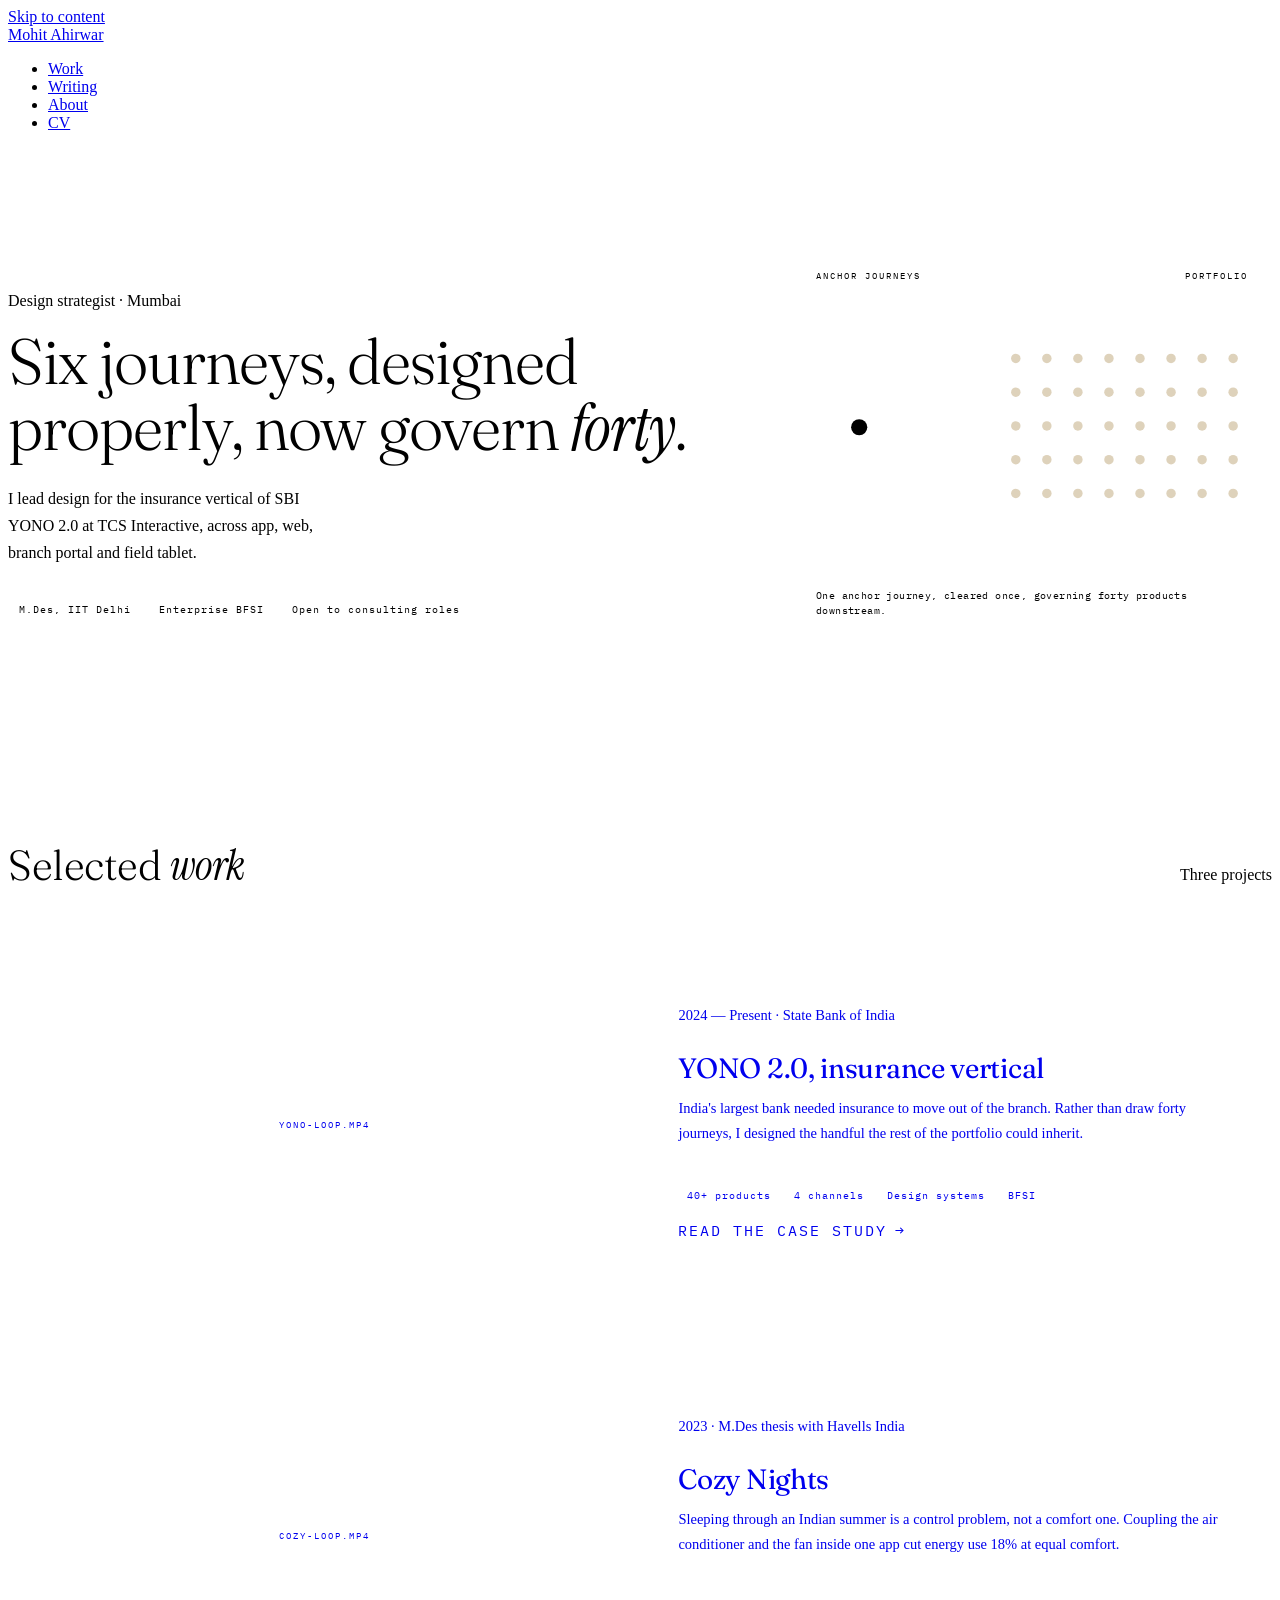
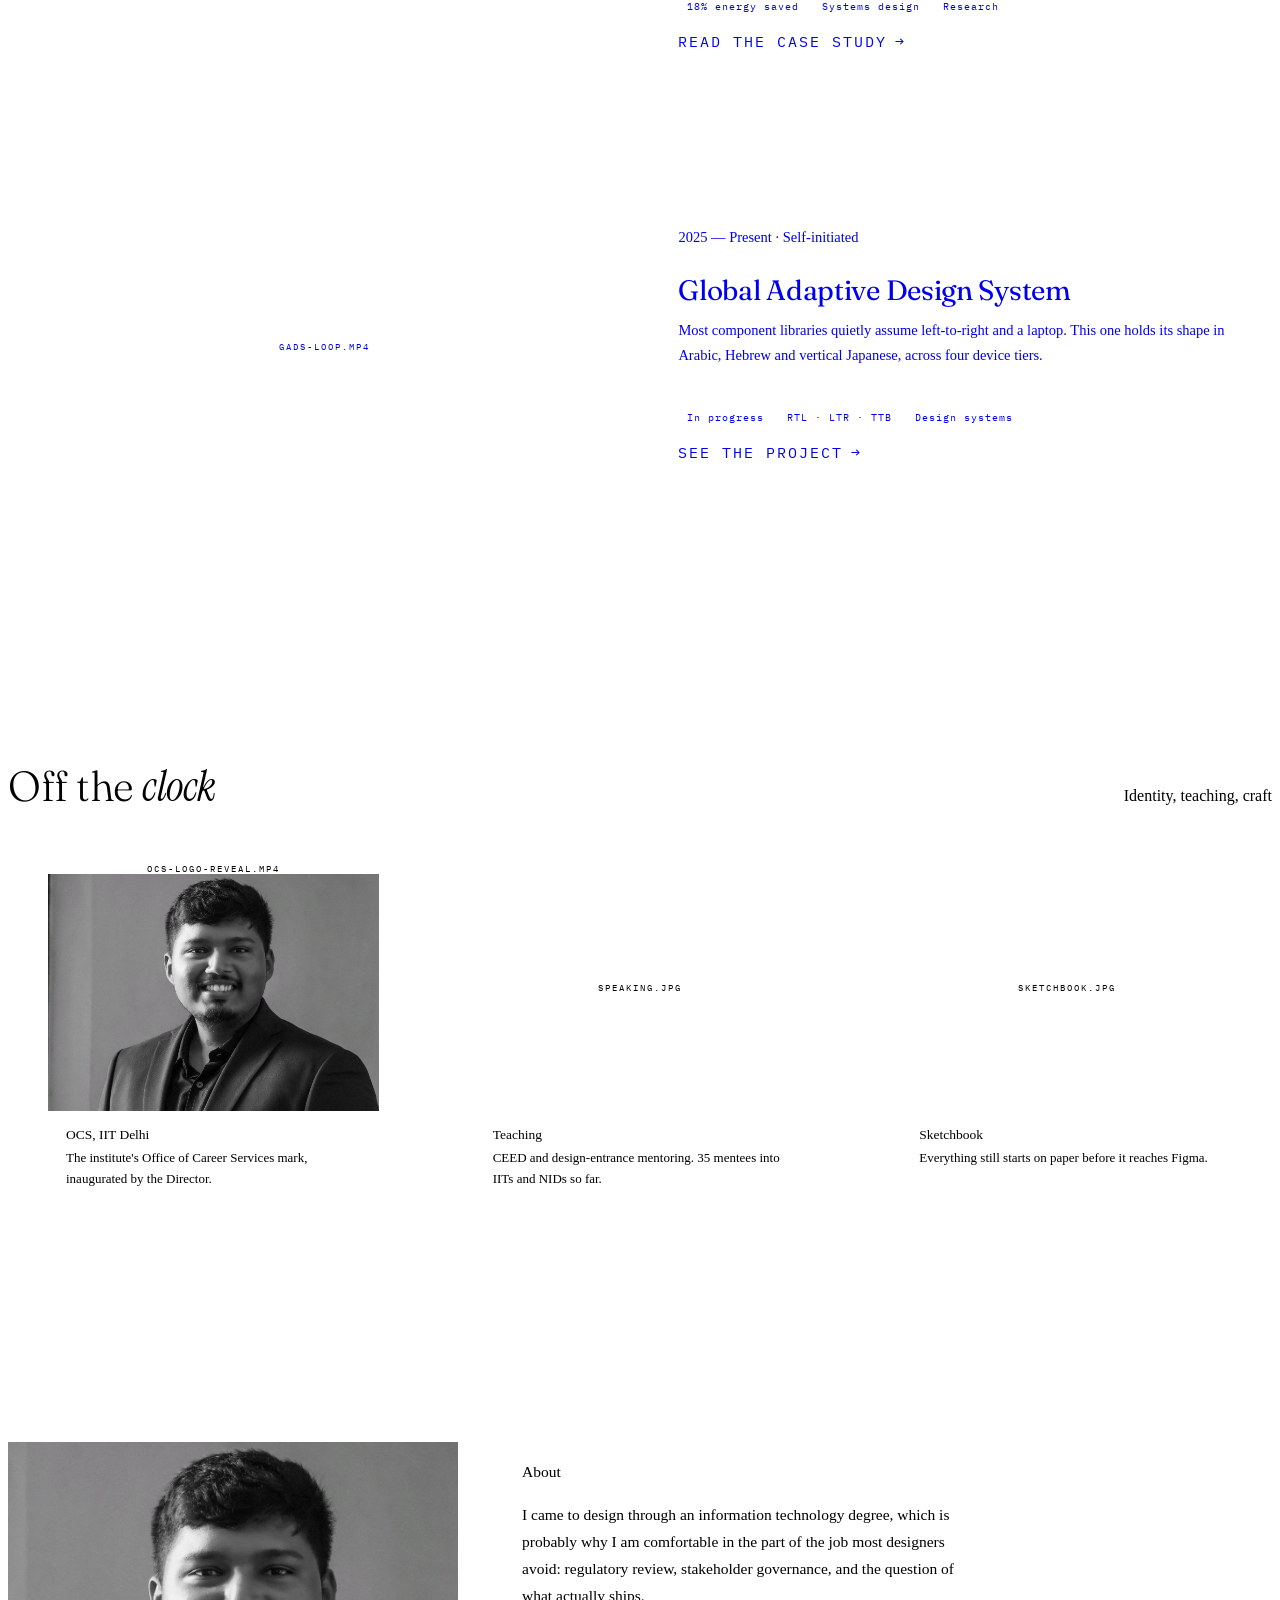
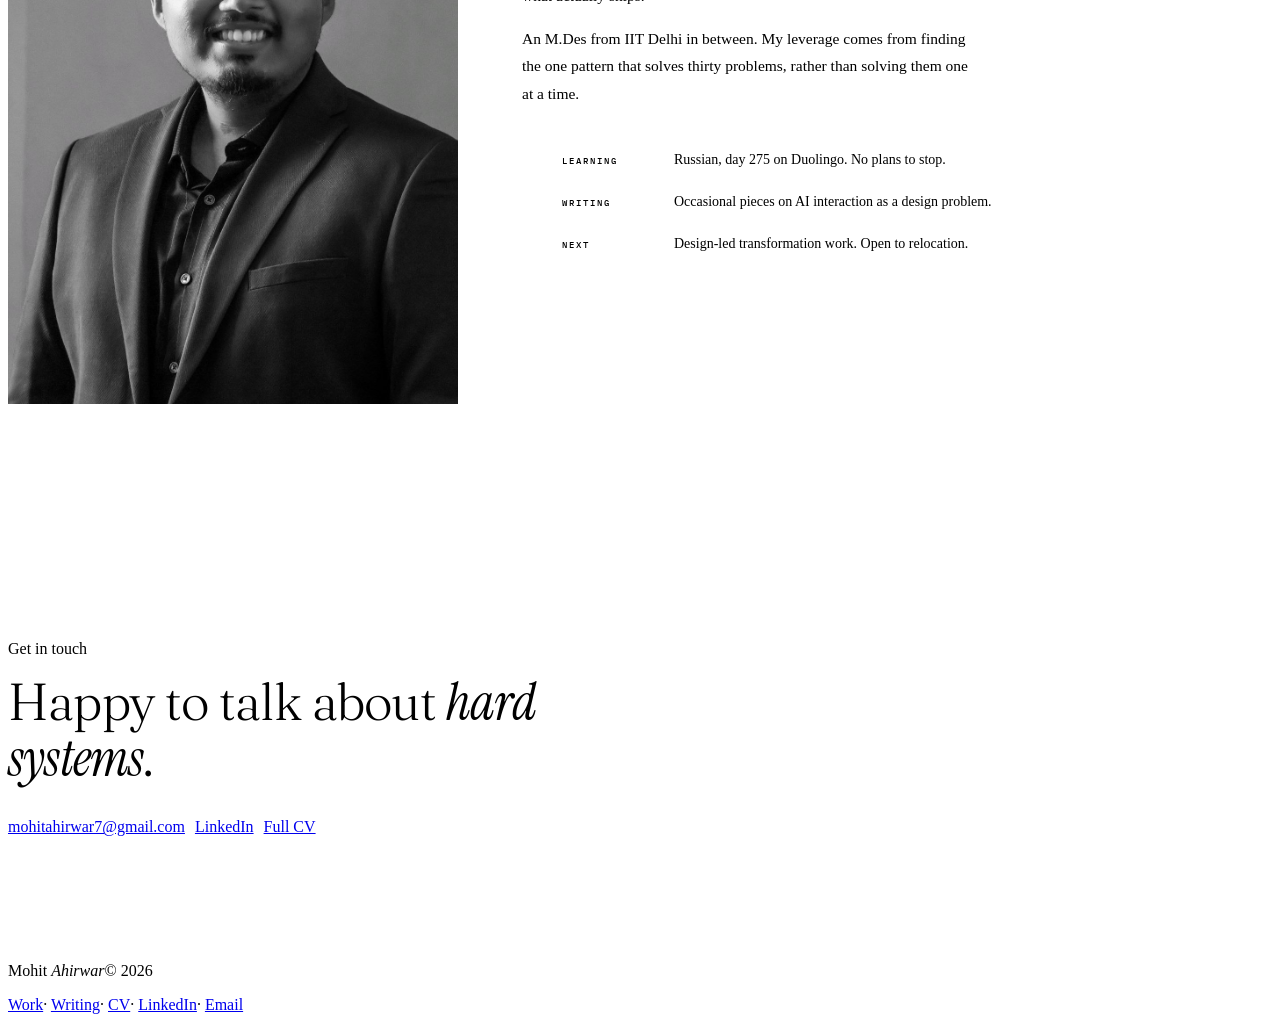
==== commit 10c94da1: "Add files via upload Latest Landing page restructure and common CSS are now moved to assets as style" ====
--- a/index.html
+++ b/index.html
@@ -1,1671 +1,391 @@
 <!DOCTYPE html>
 <html lang="en">
 <head>
-<meta charset="UTF-8">
+<meta charset="utf-8">
 <meta name="viewport" content="width=device-width, initial-scale=1.0">
-<title>Mohit Ahirwar — Design Strategist & Digital Transformation</title>
-<meta name="description" content="Mohit Ahirwar — Design strategist & AI-augmented thinker. M.Des IIT Delhi. Three years inside a McKinsey-led digital transformation of SBI YONO 2.0. Leading the insurance vertical at TCS Interactive.">
+<title>Mohit Ahirwar — Design Strategist</title>
+<meta name="description" content="Design strategist at TCS Interactive. Insurance vertical lead on SBI YONO 2.0, across app, web, branch and field tablet. M.Des, IIT Delhi.">
 <meta property="og:type" content="website">
 <meta property="og:url" content="https://ahirwarmohit.github.io/">
-<meta property="og:title" content="Mohit Ahirwar — Design Strategist & Digital Transformation">
-<meta property="og:description" content="Design-led digital transformation. M.Des IIT Delhi. Three years inside a McKinsey-led transformation of SBI YONO 2.0 at TCS Interactive.">
+<meta property="og:title" content="Mohit Ahirwar — Design Strategist">
+<meta property="og:description" content="Six journeys, designed properly, now govern forty. Insurance vertical lead on SBI YONO 2.0.">
 <meta property="og:image" content="https://ahirwarmohit.github.io/assets/og-image.png">
 <meta name="twitter:card" content="summary_large_image">
 <link rel="icon" type="image/svg+xml" href="assets/favicon.svg">
-<link rel="alternate icon" href="assets/favicon.ico">
+<link rel="alternate icon" href="assets/favicon.svg">
 <link rel="preconnect" href="https://fonts.googleapis.com">
 <link rel="preconnect" href="https://fonts.gstatic.com" crossorigin>
-<link href="https://fonts.googleapis.com/css2?family=Fraunces:ital,opsz,wght@0,9..144,300;0,9..144,400;0,9..144,500;0,9..144,600;1,9..144,300;1,9..144,400&family=IBM+Plex+Sans:ital,wght@0,300;0,400;0,500;0,600;1,300;1,400&family=IBM+Plex+Mono:wght@300;400;500&family=Instrument+Serif:ital@0;1&display=swap" rel="stylesheet">
+<link href="https://fonts.googleapis.com/css2?family=Fraunces:ital,opsz,wght@0,9..144,300;0,9..144,400;0,9..144,500;1,9..144,300;1,9..144,400&family=IBM+Plex+Sans:ital,wght@0,300;0,400;0,500;1,300;1,400&family=IBM+Plex+Mono:wght@300;400;500&family=Instrument+Serif:ital@0;1&display=swap" rel="stylesheet">
+<link rel="stylesheet" href="assets/styles.css">
 
 <style>
-/* ═══════════════════════════════════════════════════════════════
-   DESIGN TOKENS
-   ═══════════════════════════════════════════════════════════════ */
-:root{
-  /* Neutrals */
-  --white:#ffffff;
-  --paper:#fafaf8;
-  --bone:#f3f2ef;
-  --rule:#e4e2dc;
-  --rule2:#d0cec7;
-  --ink-3:#9b9890;
-  --ink-2:#6b6860;
-  --ink-1:#2e2c28;
-  --ink:#141210;
-
-  /* Brand blue */
-  --blue:#1a4ed8;
-  --blue-d:#1640b8;
-  --blue-l:#6092f8;
-  --blue-bg:#eef2fd;
-  --blue-bd:#c7d4f8;
-
-  /* Sand (warm) */
-  --sand:#f5efe4;
-  --sand-l:#fbf6ec;
-  --sand-bd:#e6dcc7;
-  --sand-ink:#8a7558;
-  --sand-ink-d:#5e4f3a;
-
-  /* Sage (cool, organic) */
-  --sage:#ecf0eb;
-  --sage-l:#f5f7f4;
-  --sage-bd:#d6dcd2;
-  --sage-ink:#5a7763;
-  --sage-ink-d:#3e5645;
-
-  --r:3px;
-  --ease:cubic-bezier(0.16, 1, 0.3, 1);
-  --ease2:cubic-bezier(0.65, 0, 0.35, 1);
-  --max:1200px;
-}
-
-*,*::before,*::after{margin:0;padding:0;box-sizing:border-box}
-html{scroll-behavior:smooth;scroll-padding-top:80px}
-body{font-family:'IBM Plex Sans',sans-serif;background:var(--white);color:var(--ink);line-height:1.65;-webkit-font-smoothing:antialiased;cursor:none;animation:pageFadeIn .5s var(--ease) both;overflow-x:hidden}
-@keyframes pageFadeIn{from{opacity:0}to{opacity:1}}
-img,svg{max-width:100%;display:block}
-::selection{background:var(--blue);color:#fff}
-
-/* ═══════════════════════════════════════════════════════════════
-   CUSTOM CURSOR
-   ═══════════════════════════════════════════════════════════════ */
-#cur{position:fixed;top:0;left:0;width:8px;height:8px;background:var(--blue);border-radius:50%;pointer-events:none;z-index:9999;transform:translate(-50%,-50%);transition:width .22s var(--ease),height .22s var(--ease),background .2s,border .2s,opacity .2s;will-change:transform;mix-blend-mode:multiply}
-#cur.hover-state{width:36px;height:36px;background:transparent;border:1.5px solid var(--blue)}
-#cur.link-state{width:20px;height:20px}
-#cur.dark-state{mix-blend-mode:screen;background:var(--blue-l)}
-@media(hover:none){#cur{display:none}body{cursor:auto}}
-@media(prefers-reduced-motion:reduce){#cur{display:none}body{cursor:auto}*{animation-duration:.01ms !important;transition-duration:.01ms !important}}
-
-/* ═══════════════════════════════════════════════════════════════
-   PROGRESS BAR
-   ═══════════════════════════════════════════════════════════════ */
-#prog{position:fixed;top:0;left:0;height:2px;background:linear-gradient(to right,var(--blue),var(--blue-l));z-index:200;width:0%;transition:width .08s linear}
-
-/* ═══════════════════════════════════════════════════════════════
-   NAV
-   ═══════════════════════════════════════════════════════════════ */
-nav{position:fixed;top:0;left:0;right:0;z-index:100;background:rgba(255,255,255,.92);backdrop-filter:blur(18px);-webkit-backdrop-filter:blur(18px);border-bottom:1px solid var(--rule);height:60px;display:flex;align-items:center;justify-content:space-between;padding:0 48px;animation:navIn .6s var(--ease) .1s both}
-@keyframes navIn{from{transform:translateY(-100%);opacity:0}to{transform:translateY(0);opacity:1}}
-.nav-id{display:flex;align-items:center;gap:12px;text-decoration:none}
-.nav-mark{width:28px;height:28px;border:1px solid var(--ink);border-radius:var(--r);display:flex;align-items:center;justify-content:center;background:var(--white);position:relative;transition:transform .3s var(--ease)}
-.nav-mark::after{content:'';position:absolute;inset:3px;border:1px solid var(--blue);border-radius:1px;opacity:0;transition:opacity .3s}
-.nav-id:hover .nav-mark{transform:rotate(-8deg)}
-.nav-id:hover .nav-mark::after{opacity:1}
-.nav-mark span{font-family:'Fraunces',serif;font-size:14px;font-weight:500;color:var(--ink);font-style:italic;line-height:1}
-.nav-name{font-family:'IBM Plex Mono',monospace;font-size:11px;letter-spacing:2px;text-transform:uppercase;color:var(--ink-1);font-weight:500}
-.nav-links{display:flex;gap:28px;list-style:none}
-.nav-links a{font-size:11px;font-weight:500;letter-spacing:.5px;color:var(--ink-2);text-decoration:none;transition:color .15s;position:relative}
-.nav-links a::after{content:'';position:absolute;bottom:-4px;left:0;right:0;height:1px;background:var(--blue);transform:scaleX(0);transition:transform .25s var(--ease);transform-origin:left}
-.nav-links a:hover::after,.nav-links a.active::after{transform:scaleX(1)}
-.nav-links a:hover,.nav-links a.active{color:var(--blue)}
-.nav-ctas{display:flex;gap:10px;align-items:center}
-.nbtn{font-family:'IBM Plex Mono',monospace;font-size:10px;letter-spacing:1.5px;text-transform:uppercase;font-weight:500;padding:8px 14px;border-radius:var(--r);text-decoration:none;transition:all .15s;display:inline-flex;align-items:center;gap:6px}
-.nbtn.o{border:1px solid var(--rule2);color:var(--ink-2)}
-.nbtn.o:hover{border-color:var(--blue);color:var(--blue);background:var(--blue-bg)}
-.nbtn.s{background:var(--blue);color:#fff;border:1px solid var(--blue)}
-.nbtn.s:hover{background:var(--blue-d)}
-
-/* Hamburger */
-.hamburger{display:none;flex-direction:column;gap:5px;cursor:pointer;padding:8px;border:1px solid var(--rule);border-radius:var(--r);background:transparent;transition:border-color .15s}
-.hamburger:hover{border-color:var(--blue)}
-.hamburger span{width:18px;height:1.5px;background:var(--ink-2);display:block;transition:transform .25s ease,opacity .25s}
-.hamburger.open span:nth-child(1){transform:translateY(6.5px) rotate(45deg)}
-.hamburger.open span:nth-child(2){opacity:0;transform:scaleX(0)}
-.hamburger.open span:nth-child(3){transform:translateY(-6.5px) rotate(-45deg)}
-
-.mobile-menu{display:none;position:fixed;top:60px;left:0;right:0;bottom:0;background:rgba(255,255,255,.98);backdrop-filter:blur(20px);z-index:99;padding:32px 24px;flex-direction:column;gap:4px;overflow-y:auto;opacity:0;transform:translateY(-8px);transition:opacity .25s ease,transform .25s ease;pointer-events:none}
-.mobile-menu.open{opacity:1;transform:translateY(0);pointer-events:all}
-.mobile-menu a{font-size:20px;font-family:'Fraunces',serif;font-weight:300;color:var(--ink-1);text-decoration:none;padding:14px 0;border-bottom:1px solid var(--rule);display:block;transition:color .15s}
-.mobile-menu a:hover{color:var(--blue)}
-.mobile-menu a:last-of-type{border-bottom:none}
-.mm-foot{margin-top:32px;display:flex;gap:10px}
-
-/* ═══════════════════════════════════════════════════════════════
-   HERO — split layout with system diagram
-   ═══════════════════════════════════════════════════════════════ */
-.hero{min-height:100vh;display:grid;grid-template-columns:1.15fr 1fr;gap:64px;align-items:center;padding:120px 48px 80px;max-width:var(--max);margin:0 auto;position:relative;border-bottom:1px solid var(--rule)}
-
-/* Atmospheric background */
-.hero::before{content:'';position:absolute;inset:0;background-image:radial-gradient(circle,rgba(20,18,16,.09) 1px,transparent 1px);background-size:36px 36px;pointer-events:none;mask-image:radial-gradient(ellipse 90% 90% at 50% 50%,#000 25%,transparent 100%);-webkit-mask-image:radial-gradient(ellipse 90% 90% at 50% 50%,#000 25%,transparent 100%);will-change:transform}
-.hero::after{content:'';position:absolute;inset:0;background:radial-gradient(ellipse 60% 50% at 90% 20%,rgba(26,78,216,.08) 0%,transparent 65%),radial-gradient(ellipse 45% 40% at 5% 80%,rgba(138,117,88,.07) 0%,transparent 60%);pointer-events:none}
-
-.hero-text{position:relative;z-index:2}
-
-.h-pre{font-family:'IBM Plex Mono',monospace;font-size:10px;letter-spacing:3px;text-transform:uppercase;color:var(--blue);margin-bottom:32px;display:flex;align-items:center;gap:14px;animation:fadeUp .6s var(--ease) .2s both}
-.h-pre::before{content:'';width:28px;height:1px;background:var(--blue)}
-.h-pre .available{display:inline-flex;align-items:center;gap:6px;color:var(--sage-ink-d);margin-left:auto;padding-left:14px;border-left:1px solid var(--rule)}
-.h-pre .dot-live{width:6px;height:6px;border-radius:50%;background:#3e8e54;box-shadow:0 0 0 0 rgba(62,142,84,.5);animation:liveDot 2s ease-in-out infinite}
-@keyframes liveDot{0%,100%{box-shadow:0 0 0 0 rgba(62,142,84,.5)}50%{box-shadow:0 0 0 8px rgba(62,142,84,0)}}
-
-.hero h1{font-family:'Fraunces',serif;font-size:clamp(48px,7.5vw,108px);font-weight:300;line-height:.94;letter-spacing:-3px;color:var(--ink);margin-bottom:0}
-.h-line{display:block;overflow:hidden}
-.h-line span{display:block;animation:lineUp .9s var(--ease) both}
-.h-line:nth-child(1) span{animation-delay:.3s}
-.h-line:nth-child(2) span{animation-delay:.45s}
-.h-line:nth-child(3) span{animation-delay:.6s}
-.h-line em{font-family:'Instrument Serif',serif;font-style:italic;color:var(--blue);font-weight:400}
-.h-line.indent{padding-left:clamp(24px,4vw,56px)}
-@keyframes lineUp{from{transform:translateY(110%)}to{transform:translateY(0)}}
-
-.h-sub{font-size:clamp(14px,1.4vw,16px);color:var(--ink-2);font-weight:300;max-width:560px;line-height:1.78;margin-top:36px;margin-bottom:36px;animation:fadeUp .8s var(--ease) .65s both}
-.h-sub strong{color:var(--ink);font-weight:500}
-.h-sub .accent{font-family:'Fraunces',serif;font-style:italic;color:var(--blue);font-weight:400}
-
-.h-stats{display:grid;grid-template-columns:repeat(4,1fr);gap:0;background:var(--paper);border:1px solid var(--rule);border-radius:var(--r);overflow:hidden;animation:fadeUp .7s var(--ease) .8s both}
-.h-stat{padding:14px 16px;border-right:1px solid var(--rule);position:relative}
-.h-stat:last-child{border-right:none}
-.stat-val{font-family:'Fraunces',serif;font-size:24px;font-weight:300;color:var(--ink);display:block;letter-spacing:-1px;line-height:1.1;margin-bottom:3px}
-.stat-label{font-family:'IBM Plex Mono',monospace;font-size:8.5px;letter-spacing:1.8px;text-transform:uppercase;color:var(--ink-3);display:block}
-
-.h-ctas{display:flex;gap:10px;align-items:center;margin-top:28px;animation:fadeUp .7s var(--ease) .9s both}
-
-.btn{font-family:'IBM Plex Mono',monospace;font-size:10px;letter-spacing:2px;text-transform:uppercase;font-weight:500;padding:13px 22px;border-radius:var(--r);text-decoration:none;transition:all .2s var(--ease);display:inline-flex;align-items:center;gap:8px;position:relative;overflow:hidden;cursor:none}
-.btn.pri{background:var(--blue);color:#fff}
-.btn.pri::before{content:'';position:absolute;inset:0;background:linear-gradient(45deg,transparent 30%,rgba(255,255,255,.18) 50%,transparent 70%);transform:translateX(-100%);transition:transform .55s}
-.btn.pri:hover::before{transform:translateX(100%)}
-.btn.pri:hover{background:var(--blue-d);transform:translateY(-1px);box-shadow:0 10px 26px rgba(26,78,216,.3)}
-.btn.sec{background:transparent;border:1px solid var(--rule2);color:var(--ink-2)}
-.btn.sec:hover{border-color:var(--blue);color:var(--blue);background:var(--blue-bg)}
-
-@keyframes fadeUp{from{opacity:0;transform:translateY(20px)}to{opacity:1;transform:translateY(0)}}
-
-/* HERO VISUAL — system diagram */
-.hero-visual{position:relative;z-index:1;animation:fadeUp 1s var(--ease) .7s both;will-change:transform}
-/* Hero visual — editorial portrait, restrained composition */
-.hero-visual{display:flex;justify-content:flex-end;align-items:flex-start}
-.hv-frame{width:100%;max-width:340px;margin:8px 0 0 auto;position:relative}
-.hv-photo-wrap{position:relative;aspect-ratio:4/5;width:100%;border-radius:3px;overflow:hidden;background:var(--bone)}
-.hv-photo{width:100%;height:100%;object-fit:cover;object-position:center 25%;display:block;filter:contrast(1.03) brightness(1.01)}
-.hv-frame::before{content:'';position:absolute;top:14px;right:-14px;bottom:-14px;left:14px;background:var(--sand-l);border:1px solid var(--sand-bd);border-radius:3px;z-index:-1;pointer-events:none}
-.hv-meta{margin-top:24px;padding-top:18px;border-top:1px solid var(--rule);display:flex;flex-direction:column;gap:8px;animation:fadeUp .8s var(--ease) 1s both}
-.hv-meta-name{font-family:'Fraunces',serif;font-size:18px;font-weight:400;color:var(--ink);letter-spacing:-.3px;line-height:1.2}
-.hv-meta-role{font-family:'IBM Plex Mono',monospace;font-size:10px;letter-spacing:1.8px;text-transform:uppercase;color:var(--ink-3);font-weight:500;line-height:1.5}
-.hv-meta-facts{display:flex;flex-wrap:wrap;gap:0;margin-top:4px;font-family:'IBM Plex Mono',monospace;font-size:10px;letter-spacing:1px;text-transform:uppercase;color:var(--ink-2);font-weight:500;line-height:1.7}
-.hv-meta-facts span{position:relative;padding-right:10px;margin-right:2px}
-.hv-meta-facts span:not(:last-child)::after{content:'·';color:var(--rule2);margin-left:4px}
-.hv-meta-facts em{font-family:'Instrument Serif',serif;font-style:italic;color:var(--blue);font-weight:400;text-transform:none;letter-spacing:0;font-size:12px}
-.hv-pulse{transform-origin:center;animation:nodePulse 2.6s ease-in-out infinite}
-.hv-pulse2{animation-delay:.4s}
-.hv-pulse3{animation-delay:.8s}
-.hv-pulse4{animation-delay:1.2s}
-@keyframes nodePulse{0%,100%{opacity:1}50%{opacity:.55}}
-.hv-line{stroke-dasharray:200;stroke-dashoffset:200;animation:drawLine 1.4s var(--ease) forwards}
-.hv-line.l2{animation-delay:.2s}
-.hv-line.l3{animation-delay:.4s}
-.hv-line.l4{animation-delay:.6s}
-@keyframes drawLine{to{stroke-dashoffset:0}}
-.hv-orb{transform-box:fill-box;transform-origin:center;animation:orbDrift 8s ease-in-out infinite}
-.hv-orb.o2{animation-delay:-2s;animation-duration:9s}
-.hv-orb.o3{animation-delay:-4s;animation-duration:10s}
-@keyframes orbDrift{0%,100%{transform:translate(0,0)}50%{transform:translate(0,-6px)}}
-
-/* Floating annotation chips */
-
-/* ═══════════════════════════════════════════════════════════════
-   TRUSTED BY STRIP
-   ═══════════════════════════════════════════════════════════════ */
-.trust{background:var(--white);border-bottom:1px solid var(--rule);padding:32px 0;overflow:hidden}
-.trust-inner{max-width:var(--max);margin:0 auto;padding:0 48px;display:flex;align-items:center;gap:40px}
-.trust-label{font-family:'IBM Plex Mono',monospace;font-size:9px;letter-spacing:2.5px;text-transform:uppercase;color:var(--ink-3);white-space:nowrap;display:flex;align-items:center;gap:10px;flex-shrink:0}
-.trust-label::before{content:'';width:18px;height:1px;background:var(--rule2)}
-.trust-marquee{flex:1;overflow:hidden;mask-image:linear-gradient(to right,transparent,#000 8%,#000 92%,transparent);-webkit-mask-image:linear-gradient(to right,transparent,#000 8%,#000 92%,transparent);position:relative}
-.trust-track{display:flex;gap:48px;animation:trustScroll 38s linear infinite;width:max-content}
-.trust-track:hover{animation-play-state:paused}
-@keyframes trustScroll{from{transform:translateX(0)}to{transform:translateX(-50%)}}
-.trust-item{font-family:'Fraunces',serif;font-size:20px;font-weight:400;color:var(--ink-2);letter-spacing:-.3px;white-space:nowrap;display:inline-flex;align-items:center;gap:14px;transition:color .2s}
-.trust-item:hover{color:var(--ink)}
-.trust-item .sep{width:4px;height:4px;background:var(--rule2);border-radius:50%;display:inline-block}
-.trust-item .mono{font-family:'IBM Plex Mono',monospace;font-size:14px;font-weight:500;letter-spacing:1px;text-transform:uppercase}
-.trust-item.partner em{font-family:'Instrument Serif',serif;font-style:italic;color:var(--blue)}
-
-/* ═══════════════════════════════════════════════════════════════
-   IMPACT BAND (sand)
-   ═══════════════════════════════════════════════════════════════ */
-.impact{background:var(--sand);border-bottom:1px solid var(--sand-bd);position:relative;overflow:hidden}
-.impact::before{content:'';position:absolute;top:0;left:0;right:0;height:1px;background:linear-gradient(to right,transparent,var(--sand-bd) 30%,var(--sand-bd) 70%,transparent)}
-.impact::after{content:'';position:absolute;top:-40%;right:-10%;width:520px;height:520px;background:radial-gradient(circle,rgba(138,117,88,.12) 0%,transparent 60%);pointer-events:none}
-.impact-inner{max-width:var(--max);margin:0 auto;padding:80px 48px;position:relative;z-index:1}
-.impact-head{display:flex;justify-content:space-between;align-items:flex-end;margin-bottom:48px;flex-wrap:wrap;gap:24px}
-.impact-tag{font-family:'IBM Plex Mono',monospace;font-size:10px;letter-spacing:3px;text-transform:uppercase;color:var(--sand-ink-d);display:flex;align-items:center;gap:14px;font-weight:500;margin-bottom:12px}
-.impact-tag::before{content:'';width:20px;height:1px;background:var(--sand-ink-d)}
-.impact-head h2{font-family:'Fraunces',serif;font-size:clamp(28px,3.5vw,44px);font-weight:300;line-height:1.05;color:var(--ink);letter-spacing:-.5px}
-.impact-head h2 em{font-style:italic;font-family:'Instrument Serif',serif;color:var(--sand-ink-d);font-weight:400}
-.impact-head .ihead-aside{font-size:13px;color:var(--ink-2);max-width:380px;line-height:1.7}
-.impact-grid{display:grid;grid-template-columns:repeat(4,1fr);gap:0;background:var(--sand-bd);border:1px solid var(--sand-bd);border-radius:var(--r);overflow:hidden}
-.imp-cell{background:var(--sand-l);padding:30px 26px 26px;position:relative;transition:background .25s,transform .25s var(--ease)}
-.imp-cell:hover{background:var(--white);transform:translateY(-2px)}
-.imp-num{font-family:'Fraunces',serif;font-size:clamp(40px,5vw,68px);font-weight:300;color:var(--ink);line-height:1;letter-spacing:-2px;display:block;margin-bottom:6px}
-.imp-num em{font-family:'Instrument Serif',serif;font-style:italic;color:var(--blue);font-weight:400}
-.imp-suf{font-family:'IBM Plex Mono',monospace;font-size:14px;color:var(--sand-ink-d);font-weight:500;letter-spacing:.5px;vertical-align:top;margin-left:2px}
-.imp-cell h3{font-family:'IBM Plex Sans',sans-serif;font-size:13px;font-weight:500;color:var(--ink-1);margin-bottom:6px;letter-spacing:-.1px}
-.imp-cell p{font-size:11.5px;color:var(--ink-2);line-height:1.6}
-.imp-cell .imp-icon{position:absolute;top:18px;right:18px;width:28px;height:28px;border:1px solid var(--sand-bd);border-radius:50%;display:flex;align-items:center;justify-content:center;color:var(--sand-ink-d);transition:transform .3s var(--ease),background .2s,border-color .2s}
-.imp-cell:hover .imp-icon{transform:rotate(-12deg) scale(1.1);background:var(--sand);border-color:var(--sand-ink)}
-
-/* ═══════════════════════════════════════════════════════════════
-   SECTION WRAPPER
-   ═══════════════════════════════════════════════════════════════ */
-.wrap{max-width:var(--max);margin:0 auto;padding:96px 48px;position:relative;border-bottom:1px solid var(--rule)}
-.wrap:last-of-type{border-bottom:none}
-.sec-head{display:flex;justify-content:space-between;align-items:flex-end;margin-bottom:56px;gap:48px;flex-wrap:wrap}
-.sec-head-left{flex:1;min-width:260px}
-.sec-tag{font-family:'IBM Plex Mono',monospace;font-size:10px;letter-spacing:3px;text-transform:uppercase;color:var(--blue);margin-bottom:18px;display:flex;align-items:center;gap:14px;font-weight:500}
-.sec-tag::before{content:'';width:20px;height:1px;background:var(--blue)}
-.sec-num{position:absolute;top:64px;right:48px;font-family:'Fraunces',serif;font-size:clamp(80px,10vw,160px);font-weight:300;color:var(--bone);line-height:1;letter-spacing:-5px;pointer-events:none;user-select:none;transition:color .3s,transform .8s var(--ease);will-change:transform}
-.wrap:hover .sec-num{color:var(--rule)}
-.wrap h2{font-family:'Fraunces',serif;font-size:clamp(30px,4vw,52px);font-weight:300;line-height:1.05;color:var(--ink);margin-bottom:16px;letter-spacing:-.7px}
-.wrap h2 em{font-style:italic;font-family:'Instrument Serif',serif;color:var(--blue);font-weight:400}
-.wrap .intro{font-size:15px;color:var(--ink-2);max-width:520px;line-height:1.78}
-.wrap .intro strong{color:var(--ink);font-weight:500}
-
-/* ═══════════════════════════════════════════════════════════════
-   WORK GRID — refined cards with SVG visuals
-   ═══════════════════════════════════════════════════════════════ */
-.work-grid{display:grid;grid-template-columns:1fr;gap:18px;margin-top:8px}
-
-.work-card{background:var(--white);border:1px solid var(--rule);border-radius:var(--r);padding:0;text-decoration:none;display:grid;grid-template-columns:1fr 320px;align-items:stretch;position:relative;overflow:hidden;transition:border-color .25s,transform .25s var(--ease),box-shadow .25s var(--ease);min-height:300px}
-.work-card:hover{border-color:var(--rule2);transform:translateY(-3px);box-shadow:0 18px 50px rgba(0,0,0,.08)}
-.work-card.locked{cursor:default}
-.work-card.locked:hover{transform:none;box-shadow:none;border-color:var(--rule)}
-
-.wc-content{padding:38px 36px;display:flex;flex-direction:column;justify-content:space-between;position:relative;min-width:0}
-.wc-tag{font-family:'IBM Plex Mono',monospace;font-size:9px;letter-spacing:2px;text-transform:uppercase;color:var(--blue);margin-bottom:18px;display:flex;align-items:center;gap:8px;flex-wrap:wrap}
-.wc-tag .pill{background:var(--blue-bg);border:1px solid var(--blue-bd);padding:2px 8px;border-radius:2px}
-.wc-tag .pill.feat{background:var(--ink);border-color:var(--ink);color:#fff}
-.wc-tag .pill.soon{background:var(--bone);border-color:var(--rule2);color:var(--ink-3)}
-.wc-tag .pill.sand{background:var(--sand);border-color:var(--sand-bd);color:var(--sand-ink-d)}
-.wc-tag .pill.sage{background:var(--sage);border-color:var(--sage-bd);color:var(--sage-ink-d)}
-.wc-co{font-family:'IBM Plex Mono',monospace;font-size:10px;letter-spacing:1px;color:var(--ink-3);margin-bottom:10px}
-.wc-title{font-family:'Fraunces',serif;font-size:clamp(24px,2.6vw,34px);font-weight:300;color:var(--ink);line-height:1.12;margin-bottom:16px;letter-spacing:-.5px}
-.wc-title em{font-style:italic;font-family:'Instrument Serif',serif;color:var(--blue);font-weight:400}
-.wc-desc{font-size:14px;color:var(--ink-2);line-height:1.72;margin-bottom:22px}
-.wc-meta{display:flex;flex-wrap:wrap;gap:5px;margin-bottom:18px}
-.wc-chip{font-family:'IBM Plex Mono',monospace;font-size:9px;letter-spacing:1.5px;text-transform:uppercase;color:var(--ink-2);background:var(--paper);border:1px solid var(--rule);padding:3px 9px;border-radius:2px;transition:border-color .15s,color .15s}
-.work-card:hover .wc-chip{border-color:var(--rule2)}
-
-/* Mini-stats ribbon inside cards */
-.wc-stats{display:flex;gap:0;border-top:1px solid var(--rule);margin:0 -36px -38px;background:var(--paper)}
-.wc-stat{flex:1;padding:12px 16px;border-right:1px solid var(--rule);display:flex;flex-direction:column;gap:1px}
-.wc-stat:last-child{border-right:none}
-.wc-stat-num{font-family:'Fraunces',serif;font-size:18px;font-weight:400;color:var(--ink);line-height:1;letter-spacing:-.3px}
-.wc-stat-num em{font-family:'Instrument Serif',serif;font-style:italic;color:var(--blue);font-weight:400}
-.wc-stat-lbl{font-family:'IBM Plex Mono',monospace;font-size:8px;letter-spacing:1.5px;text-transform:uppercase;color:var(--ink-3);margin-top:3px}
-
-.wc-arrow{display:inline-flex;align-items:center;gap:8px;font-family:'IBM Plex Mono',monospace;font-size:10px;letter-spacing:2px;text-transform:uppercase;color:var(--blue);font-weight:500;margin-top:auto;align-self:flex-start;transition:gap .25s var(--ease);padding-top:18px}
-.work-card:hover .wc-arrow{gap:14px}
-.wc-lock{display:inline-flex;align-items:center;gap:8px;font-family:'IBM Plex Mono',monospace;font-size:10px;letter-spacing:2px;text-transform:uppercase;color:var(--ink-3);margin-top:auto;align-self:flex-start;padding-top:18px}
-
-/* Card visual panel */
-.wc-visual{background:var(--paper);border-left:1px solid var(--rule);position:relative;overflow:hidden;display:flex;align-items:center;justify-content:center;padding:24px;min-height:280px}
-.wc-visual.v-blue{background:linear-gradient(135deg,#f0f4fd 0%,#e3eafa 100%)}
-.wc-visual.v-sand{background:linear-gradient(135deg,var(--sand-l) 0%,var(--sand) 100%)}
-.wc-visual.v-sage{background:linear-gradient(135deg,var(--sage-l) 0%,var(--sage) 100%)}
-.wc-visual svg{width:100%;height:100%;max-height:240px;overflow:visible}
-.wc-visual::after{content:'';position:absolute;top:12px;right:12px;font-family:'IBM Plex Mono',monospace;font-size:9px;letter-spacing:1.5px;color:var(--ink-3);text-transform:uppercase;content:attr(data-label)}
-
-/* Hover: subtle visual scale */
-.work-card:hover .wc-visual svg{transform:scale(1.04);transition:transform .6s var(--ease)}
-.wc-visual svg{transition:transform .6s var(--ease)}
-
-/* Featured row layout — full width visual on right */
-.work-card.feat{grid-template-columns:1fr 380px}
-.work-card.feat .wc-visual{min-height:340px}
-
-/* ═══════════════════════════════════════════════════════════════
-   PROCESS — 10-step Garage methodology (sand bg)
-   ═══════════════════════════════════════════════════════════════ */
-.process-wrap{background:var(--sand);border-bottom:1px solid var(--sand-bd);position:relative;overflow:hidden}
-.process-wrap::before{content:'';position:absolute;inset:0;background-image:linear-gradient(var(--sand-bd) 1px,transparent 1px),linear-gradient(90deg,var(--sand-bd) 1px,transparent 1px);background-size:48px 48px;opacity:.4;pointer-events:none;mask-image:radial-gradient(ellipse 70% 60% at 50% 50%,#000 30%,transparent 100%);-webkit-mask-image:radial-gradient(ellipse 70% 60% at 50% 50%,#000 30%,transparent 100%)}
-.process-inner{max-width:var(--max);margin:0 auto;padding:96px 48px;position:relative;z-index:1}
-.proc-head{margin-bottom:64px;max-width:680px}
-.proc-head .sec-tag{color:var(--sand-ink-d)}
-.proc-head .sec-tag::before{background:var(--sand-ink-d)}
-.proc-head h2{font-family:'Fraunces',serif;font-size:clamp(28px,3.8vw,46px);font-weight:300;line-height:1.05;color:var(--ink);margin-bottom:16px;letter-spacing:-.6px}
-.proc-head h2 em{font-style:italic;font-family:'Instrument Serif',serif;color:var(--sand-ink-d);font-weight:400}
-.proc-head p{font-size:14px;color:var(--ink-2);line-height:1.78;max-width:560px}
-.proc-head p strong{color:var(--ink);font-weight:500}
-
-.proc-flow{position:relative;padding:0;margin-top:8px}
-.proc-flow-svg{width:100%;height:auto;display:block}
-
-.proc-grid{display:grid;grid-template-columns:repeat(5,1fr);gap:1px;background:var(--sand-bd);border:1px solid var(--sand-bd);border-radius:var(--r);overflow:hidden;margin-top:40px}
-.proc-step{background:var(--sand-l);padding:22px 18px;position:relative;transition:background .2s,transform .25s var(--ease);min-height:120px}
-.proc-step:hover{background:var(--white);transform:translateY(-2px);z-index:2}
-.proc-step-num{font-family:'IBM Plex Mono',monospace;font-size:10px;letter-spacing:1.5px;color:var(--sand-ink-d);font-weight:500;margin-bottom:8px;display:flex;align-items:center;gap:8px}
-.proc-step-num::before{content:'';width:16px;height:1px;background:var(--sand-ink)}
-.proc-step h4{font-family:'Fraunces',serif;font-size:16px;font-weight:400;color:var(--ink);line-height:1.2;margin-bottom:6px;letter-spacing:-.2px}
-.proc-step p{font-size:11.5px;color:var(--ink-2);line-height:1.55}
-
-.proc-meta{display:flex;flex-wrap:wrap;gap:10px;margin-top:32px;padding-top:24px;border-top:1px dashed var(--sand-bd)}
-.proc-meta-item{font-family:'IBM Plex Mono',monospace;font-size:10px;letter-spacing:1.5px;text-transform:uppercase;color:var(--ink-2);background:var(--white);border:1px solid var(--sand-bd);padding:6px 12px;border-radius:2px;display:inline-flex;align-items:center;gap:8px}
-.proc-meta-item .num{color:var(--sand-ink-d);font-weight:500}
-
-/* ═══════════════════════════════════════════════════════════════
-   TIMELINE — career trajectory
-   ═══════════════════════════════════════════════════════════════ */
-.timeline-wrap{background:var(--white);border-bottom:1px solid var(--rule);position:relative}
-.timeline-inner{max-width:var(--max);margin:0 auto;padding:96px 48px;position:relative}
-.tl-head{margin-bottom:64px;max-width:680px}
-.tl-track{position:relative;padding:80px 0 100px;overflow-x:auto;overflow-y:hidden;scrollbar-width:thin;scrollbar-color:var(--rule2) transparent;margin:0 -48px;padding-left:48px;padding-right:48px}
-.tl-track::-webkit-scrollbar{height:6px}
-.tl-track::-webkit-scrollbar-track{background:transparent}
-.tl-track::-webkit-scrollbar-thumb{background:var(--rule2);border-radius:3px}
-.tl-rail{position:absolute;top:50%;left:48px;right:48px;height:1px;background:var(--rule2);transform:translateY(-50%)}
-.tl-rail::before,.tl-rail::after{content:'';position:absolute;top:50%;width:8px;height:8px;border-radius:50%;background:var(--blue);transform:translateY(-50%);box-shadow:0 0 0 4px rgba(26,78,216,.12)}
-.tl-rail::before{left:-4px}
-.tl-rail::after{right:-4px;background:var(--ink-3);box-shadow:0 0 0 4px rgba(155,152,144,.12)}
-.tl-items{display:flex;gap:0;min-width:max-content;position:relative;z-index:1;padding:0 12px}
-.tl-item{flex:0 0 220px;padding:0 16px;position:relative;display:flex;flex-direction:column;align-items:center;gap:0}
-.tl-item .tl-year{font-family:'IBM Plex Mono',monospace;font-size:11px;letter-spacing:1.5px;color:var(--blue);font-weight:500;margin-bottom:10px;background:var(--white);padding:4px 10px;border:1px solid var(--blue-bd);border-radius:2px}
-.tl-item .tl-node{width:14px;height:14px;border-radius:50%;background:var(--white);border:2px solid var(--blue);position:relative;z-index:2;margin-bottom:14px;transition:transform .25s var(--ease),background .2s}
-.tl-item:hover .tl-node{transform:scale(1.4);background:var(--blue)}
-.tl-item .tl-node.mile{background:var(--blue);box-shadow:0 0 0 4px rgba(26,78,216,.18)}
-.tl-item .tl-card{background:var(--paper);border:1px solid var(--rule);padding:14px 16px;border-radius:var(--r);width:100%;text-align:center;transition:border-color .2s,background .2s}
-.tl-item:hover .tl-card{border-color:var(--blue);background:var(--blue-bg)}
-.tl-item .tl-org{font-family:'Fraunces',serif;font-size:14px;font-weight:500;color:var(--ink);line-height:1.2;letter-spacing:-.2px;margin-bottom:4px}
-.tl-item .tl-role{font-size:11px;color:var(--ink-2);line-height:1.4}
-.tl-item .tl-role em{font-style:italic;color:var(--blue)}
-/* Alternate above/below the rail */
-.tl-item:nth-child(odd){flex-direction:column}
-.tl-item:nth-child(even){flex-direction:column-reverse}
-.tl-item:nth-child(even) .tl-year{margin-bottom:0;margin-top:10px}
-.tl-item:nth-child(even) .tl-node{margin-bottom:0;margin-top:14px}
-.tl-hint{font-family:'IBM Plex Mono',monospace;font-size:9px;letter-spacing:2px;text-transform:uppercase;color:var(--ink-3);margin-top:18px;text-align:center;display:flex;align-items:center;justify-content:center;gap:10px}
-.tl-hint::before,.tl-hint::after{content:'';width:24px;height:1px;background:var(--rule2)}
-
-/* ═══════════════════════════════════════════════════════════════
-   AI PRACTICE (sage bg)
-   ═══════════════════════════════════════════════════════════════ */
-.ai-wrap{background:var(--sage);border-bottom:1px solid var(--sage-bd);position:relative;overflow:hidden}
-.ai-wrap::before{content:'';position:absolute;top:-15%;left:-10%;width:580px;height:580px;background:radial-gradient(circle,rgba(90,119,99,.1) 0%,transparent 60%);pointer-events:none}
-.ai-inner{max-width:var(--max);margin:0 auto;padding:96px 48px;position:relative;z-index:1}
-.ai-head{margin-bottom:48px;max-width:780px}
-.ai-head .sec-tag{color:var(--sage-ink-d)}
-.ai-head .sec-tag::before{background:var(--sage-ink-d)}
-.ai-head h2{font-family:'Fraunces',serif;font-size:clamp(30px,4vw,52px);font-weight:300;line-height:1.05;color:var(--ink);margin-bottom:18px;letter-spacing:-.6px}
-.ai-head h2 em{font-style:italic;font-family:'Instrument Serif',serif;color:var(--sage-ink-d);font-weight:400}
-.ai-head p{font-size:15px;color:var(--ink-1);line-height:1.78;max-width:680px}
-.ai-head p strong{color:var(--ink);font-weight:500}
-
-.ai-grid{display:grid;grid-template-columns:repeat(3,1fr);gap:1px;background:var(--sage-bd);border:1px solid var(--sage-bd);border-radius:var(--r);overflow:hidden;margin-top:40px}
-.ai-card{background:var(--sage-l);padding:28px 26px;position:relative;transition:background .2s,transform .25s var(--ease);min-height:200px;display:flex;flex-direction:column}
-.ai-card:hover{background:var(--white);transform:translateY(-2px);z-index:2}
-.ai-icon{width:36px;height:36px;border:1px solid var(--sage-bd);border-radius:50%;display:flex;align-items:center;justify-content:center;color:var(--sage-ink-d);margin-bottom:18px;background:var(--white);transition:transform .35s var(--ease),background .2s,border-color .2s}
-.ai-card:hover .ai-icon{transform:rotate(-12deg);background:var(--sage);border-color:var(--sage-ink)}
-.ai-tag{font-family:'IBM Plex Mono',monospace;font-size:9px;letter-spacing:2px;text-transform:uppercase;color:var(--sage-ink-d);font-weight:500;margin-bottom:8px}
-.ai-card h3{font-family:'Fraunces',serif;font-size:19px;font-weight:400;color:var(--ink);margin-bottom:10px;line-height:1.2;letter-spacing:-.2px}
-.ai-card p{font-size:13px;color:var(--ink-2);line-height:1.7;margin:0}
-
-.ai-tools{margin-top:36px;display:grid;grid-template-columns:1fr 1fr;gap:1px;background:var(--sage-bd);border:1px solid var(--sage-bd);border-radius:var(--r);overflow:hidden}
-.ai-tools-col{background:var(--sage-l);padding:22px 26px}
-.ai-col-head{font-family:'IBM Plex Mono',monospace;font-size:9px;letter-spacing:2.5px;text-transform:uppercase;color:var(--sage-ink-d);margin-bottom:14px;display:flex;align-items:center;gap:10px}
-.ai-col-head::before{content:'';width:14px;height:1px;background:var(--sage-ink-d)}
-.ai-tool-row{display:flex;flex-wrap:wrap;gap:6px}
-.ai-tool{font-family:'IBM Plex Mono',monospace;font-size:10px;letter-spacing:.5px;color:var(--ink-2);background:var(--white);border:1px solid var(--sage-bd);padding:5px 11px;border-radius:2px;transition:border-color .15s,color .15s,background .15s}
-.ai-tool.hi{color:var(--sage-ink-d);background:var(--sage);border-color:var(--sage-ink)}
-.ai-tool:hover{border-color:var(--sage-ink);color:var(--sage-ink-d)}
-
-/* ═══════════════════════════════════════════════════════════════
-   ABOUT
-   ═══════════════════════════════════════════════════════════════ */
-.about-grid{display:grid;grid-template-columns:1fr 360px;gap:72px;align-items:start}
-.about-text p{font-size:15px;color:var(--ink-2);line-height:1.85;margin-bottom:20px;max-width:580px}
-.about-text p strong{color:var(--ink);font-weight:500}
-.about-text p .accent{font-family:'Fraunces',serif;font-style:italic;color:var(--blue);font-weight:400}
-
-.about-facts{display:grid;grid-template-columns:1fr 1fr;gap:1px;background:var(--rule);border:1px solid var(--rule);border-radius:var(--r);overflow:hidden;margin-top:32px;max-width:580px}
-.af-cell{background:var(--white);padding:14px 18px;transition:background .2s}
-.af-cell:hover{background:var(--paper)}
-.af-label{font-family:'IBM Plex Mono',monospace;font-size:9px;letter-spacing:2px;text-transform:uppercase;color:var(--ink-3);display:block;margin-bottom:5px}
-.af-val{font-size:13px;font-weight:500;color:var(--ink-1);line-height:1.4}
-.af-val em{font-style:italic;color:var(--blue);font-family:'Instrument Serif',serif;font-weight:400}
-
-/* Skills cluster */
-.skills-cluster{margin-top:36px;max-width:580px}
-.skills-head{font-family:'IBM Plex Mono',monospace;font-size:10px;letter-spacing:2.5px;text-transform:uppercase;color:var(--ink-3);margin-bottom:14px;display:flex;align-items:center;gap:10px}
-.skills-head::before{content:'';width:18px;height:1px;background:var(--rule2)}
-.skill-row{display:flex;flex-wrap:wrap;gap:5px;margin-bottom:18px}
-.skill{font-family:'IBM Plex Mono',monospace;font-size:10px;letter-spacing:1px;color:var(--ink-2);background:var(--paper);border:1px solid var(--rule);padding:5px 10px;border-radius:2px;transition:all .18s}
-.skill.hi{background:var(--blue-bg);border-color:var(--blue-bd);color:var(--blue)}
-.skill:hover{border-color:var(--ink-2);color:var(--ink-1)}
-
-.about-photo{width:100%;aspect-ratio:3/4;background:linear-gradient(135deg,var(--sand-l),var(--bone));border:1px solid var(--rule);border-radius:var(--r);overflow:hidden;margin-bottom:16px;display:flex;align-items:center;justify-content:center;flex-direction:column;gap:10px;position:relative}
-.about-photo img{width:100%;height:100%;object-fit:cover;display:block}
-.photo-placeholder-inner{display:flex;flex-direction:column;align-items:center;gap:14px;position:relative;z-index:1}
-.photo-mono{font-family:'Fraunces',serif;font-size:120px;font-weight:300;color:var(--ink);font-style:italic;line-height:.8;letter-spacing:-6px}
-.photo-mono em{color:var(--blue);font-family:'Instrument Serif',serif}
-.photo-caption{font-family:'IBM Plex Mono',monospace;font-size:9px;letter-spacing:2.5px;text-transform:uppercase;color:var(--ink-3);text-align:center;max-width:200px;line-height:1.5}
-.about-photo::before{content:'';position:absolute;inset:0;background-image:radial-gradient(circle,rgba(20,18,16,.06) 1px,transparent 1px);background-size:14px 14px;pointer-events:none}
-.about-cv-link{display:flex;align-items:center;justify-content:space-between;background:var(--paper);border:1px solid var(--rule);padding:14px 18px;border-radius:var(--r);text-decoration:none;transition:all .2s;margin-bottom:8px}
-.about-cv-link:hover{border-color:var(--blue);background:var(--blue-bg)}
-.about-cv-link span{font-size:13px;font-weight:500;color:var(--ink-1)}
-.about-cv-link .arr{font-family:'IBM Plex Mono',monospace;font-size:12px;color:var(--blue);transition:transform .2s var(--ease)}
-.about-cv-link:hover .arr{transform:translateX(4px)}
-
-/* ═══════════════════════════════════════════════════════════════
-   RECOGNITION
-   ═══════════════════════════════════════════════════════════════ */
-.recog-grid{display:grid;grid-template-columns:repeat(4,1fr);gap:1px;background:var(--rule);border:1px solid var(--rule);border-radius:var(--r);overflow:hidden;margin-top:40px}
-.rg-cell{background:var(--paper);padding:24px 22px;position:relative;transition:background .25s,transform .25s var(--ease);min-height:180px;display:flex;flex-direction:column;justify-content:space-between}
-.rg-cell:hover{background:var(--white);transform:translateY(-2px);z-index:2}
-.rg-cell.tall{grid-row:span 2;background:linear-gradient(160deg,var(--sand-l) 0%,var(--paper) 100%)}
-.rg-cell.tall:hover{background:linear-gradient(160deg,var(--sand) 0%,var(--white) 100%)}
-.rg-cell.feat-blue{background:linear-gradient(160deg,var(--blue-bg) 0%,var(--paper) 100%)}
-.rg-cell.feat-blue:hover{background:linear-gradient(160deg,var(--blue-bg) 0%,var(--white) 100%)}
-.rg-icon{width:44px;height:44px;border:1px solid var(--rule2);border-radius:50%;display:flex;align-items:center;justify-content:center;color:var(--ink-1);background:var(--white);margin-bottom:18px;transition:transform .35s var(--ease),background .2s,border-color .2s}
-.rg-cell:hover .rg-icon{transform:rotate(-12deg);background:var(--blue-bg);border-color:var(--blue);color:var(--blue)}
-.rg-tag{font-family:'IBM Plex Mono',monospace;font-size:9px;letter-spacing:2px;text-transform:uppercase;color:var(--blue);margin-bottom:6px;font-weight:500}
-.rg-cell h4{font-family:'Fraunces',serif;font-size:16px;font-weight:400;color:var(--ink);line-height:1.25;margin-bottom:8px;letter-spacing:-.2px}
-.rg-cell h4 em{font-style:italic;color:var(--blue);font-family:'Instrument Serif',serif}
-.rg-cell p{font-size:12px;color:var(--ink-2);line-height:1.6}
-.rg-cell.tall h4{font-size:20px}
-.rg-cell.tall p{font-size:13px}
-
-/* ═══════════════════════════════════════════════════════════════
-   WRITING
-   ═══════════════════════════════════════════════════════════════ */
-.writing-card{display:grid;grid-template-columns:240px 1fr;gap:48px;padding:32px;background:linear-gradient(135deg,#fff 0%,var(--paper) 100%);border:1px solid var(--rule);border-radius:var(--r);text-decoration:none;color:inherit;transition:border-color .25s,transform .25s var(--ease),box-shadow .25s;position:relative;overflow:hidden;margin-top:40px}
-.writing-card::before{content:'';position:absolute;top:0;left:0;width:3px;height:100%;background:var(--blue)}
-.writing-card:hover{border-color:var(--blue);transform:translateY(-2px);box-shadow:0 12px 36px rgba(26,78,216,.08)}
-.wc-meta{padding-top:4px;display:flex;flex-direction:column;gap:12px}
-.wc-cat{font-family:'IBM Plex Mono',monospace;font-size:9px;letter-spacing:2px;text-transform:uppercase;color:var(--blue);background:var(--blue-bg);border:1px solid var(--blue-bd);padding:5px 10px;border-radius:2px;width:fit-content;font-weight:500}
-.wc-date{font-family:'IBM Plex Mono',monospace;font-size:10px;letter-spacing:1px;color:var(--ink-3);font-weight:400}
-.wc-content{display:flex;flex-direction:column;gap:14px}
-.wc-title{font-family:'Fraunces',serif;font-size:clamp(28px,3.4vw,42px);font-weight:300;line-height:1.05;letter-spacing:-.6px;color:var(--ink);margin-bottom:4px}
-.wc-title em{font-style:italic;font-family:'Instrument Serif',serif;color:var(--blue);font-weight:400}
-.wc-subtitle{font-family:'Fraunces',serif;font-size:17px;font-weight:300;color:var(--ink-2);line-height:1.45;letter-spacing:-.2px;max-width:660px}
-.wc-subtitle em{font-style:italic;color:var(--blue);font-family:'Instrument Serif',serif;font-weight:400}
-.wc-excerpt{font-size:14.5px;color:var(--ink-2);line-height:1.78;max-width:660px;margin-top:6px}
-.wc-excerpt strong{color:var(--ink);font-weight:500}
-.wc-cta{font-family:'IBM Plex Mono',monospace;font-size:10px;letter-spacing:2px;text-transform:uppercase;color:var(--blue);font-weight:500;margin-top:18px;display:inline-flex;align-items:center;gap:8px;transition:gap .2s}
-.writing-card:hover .wc-cta{gap:14px}
-.writing-more{margin-top:24px;text-align:right}
-.wm-link{font-family:'IBM Plex Mono',monospace;font-size:10px;letter-spacing:2px;text-transform:uppercase;color:var(--ink-2);text-decoration:none;font-weight:500;padding:10px 16px;border:1px solid var(--rule2);border-radius:var(--r);display:inline-block;transition:all .15s}
-.wm-link:hover{border-color:var(--blue);color:var(--blue);background:var(--blue-bg)}
-@media(max-width:800px){.writing-card{grid-template-columns:1fr;gap:18px;padding:24px}}
-
-/* ═══════════════════════════════════════════════════════════════
-   CTA STRIP — branded blue
-   ═══════════════════════════════════════════════════════════════ */
-.cta-strip{background:linear-gradient(135deg,var(--blue) 0%,var(--blue-d) 100%);position:relative;overflow:hidden}
-.cta-strip::before{content:'';position:absolute;inset:0;background-image:radial-gradient(circle,rgba(255,255,255,.07) 1px,transparent 1px);background-size:32px 32px;pointer-events:none;mask-image:radial-gradient(ellipse 80% 80% at 50% 50%,#000 30%,transparent 100%);-webkit-mask-image:radial-gradient(ellipse 80% 80% at 50% 50%,#000 30%,transparent 100%)}
-.cta-strip::after{content:'';position:absolute;top:-30%;right:-10%;width:520px;height:520px;background:radial-gradient(circle,rgba(255,255,255,.08) 0%,transparent 60%);pointer-events:none}
-.cta-inner{max-width:var(--max);margin:0 auto;padding:80px 48px;display:grid;grid-template-columns:1fr auto;gap:48px;align-items:center;position:relative;z-index:1}
-.cta-inner h2{font-family:'Fraunces',serif;font-size:clamp(32px,4.5vw,56px);font-weight:300;color:#fff;line-height:1.05;margin-bottom:18px;letter-spacing:-.7px}
-.cta-inner h2 em{font-style:italic;font-family:'Instrument Serif',serif;color:#cdd9f8;font-weight:400}
-.cta-inner .cta-tag{font-family:'IBM Plex Mono',monospace;font-size:10px;letter-spacing:3px;text-transform:uppercase;color:rgba(255,255,255,.65);margin-bottom:18px;display:flex;align-items:center;gap:14px;font-weight:500}
-.cta-inner .cta-tag::before{content:'';width:20px;height:1px;background:rgba(255,255,255,.5)}
-.cta-inner p{font-size:14px;color:rgba(255,255,255,.78);max-width:560px;line-height:1.78}
-.cta-inner p strong{color:#fff;font-weight:500}
-.cta-btns{display:flex;flex-direction:column;gap:10px;flex-shrink:0;min-width:240px}
-.cbtn{font-family:'IBM Plex Mono',monospace;font-size:10px;letter-spacing:2px;text-transform:uppercase;font-weight:500;padding:14px 22px;border-radius:var(--r);text-decoration:none;transition:all .2s var(--ease);display:inline-flex;align-items:center;justify-content:center;gap:8px;white-space:nowrap;cursor:none}
-.cbtn.p{background:#fff;color:var(--blue);border:1px solid #fff}
-.cbtn.p:hover{background:rgba(255,255,255,.92);transform:translateY(-1px);box-shadow:0 10px 30px rgba(0,0,0,.18)}
-.cbtn.o{background:transparent;color:rgba(255,255,255,.85);border:1px solid rgba(255,255,255,.22)}
-.cbtn.o:hover{border-color:rgba(255,255,255,.6);color:#fff;background:rgba(255,255,255,.05)}
-
-/* ═══════════════════════════════════════════════════════════════
-   FOOTER
-   ═══════════════════════════════════════════════════════════════ */
-.foot{border-top:1px solid var(--rule);max-width:var(--max);margin:0 auto;padding:36px 48px;display:flex;justify-content:space-between;align-items:center;flex-wrap:wrap;gap:16px}
-.foot-name{font-family:'Fraunces',serif;font-size:18px;font-weight:300;color:var(--ink-2);display:flex;align-items:center;gap:10px}
-.foot-name em{font-style:italic;color:var(--ink);font-family:'Instrument Serif',serif}
-.foot-name .copy{font-family:'IBM Plex Mono',monospace;font-size:10px;letter-spacing:1.5px;color:var(--ink-3);text-transform:uppercase;padding-left:14px;border-left:1px solid var(--rule);margin-left:6px}
-.foot-nav{display:flex;gap:6px;flex-wrap:wrap;align-items:center}
-.foot-nav a{font-family:'IBM Plex Mono',monospace;font-size:10px;letter-spacing:1.5px;text-transform:uppercase;color:var(--ink-3);text-decoration:none;transition:color .15s;padding:4px 8px}
-.foot-nav a:hover{color:var(--blue)}
-.foot-sep{color:var(--rule2);padding:0 2px}
-
-/* ═══════════════════════════════════════════════════════════════
-   SCROLL REVEAL
-   ═══════════════════════════════════════════════════════════════ */
-.reveal{opacity:0;transform:translateY(28px);filter:blur(2px);transition:opacity .8s var(--ease),transform .8s var(--ease),filter .8s var(--ease)}
-.reveal.in{opacity:1;transform:translateY(0);filter:blur(0)}
-.d1{transition-delay:.08s}.d2{transition-delay:.16s}.d3{transition-delay:.24s}.d4{transition-delay:.32s}.d5{transition-delay:.4s}.d6{transition-delay:.48s}.d7{transition-delay:.56s}
-
-/* ═══════════════════════════════════════════════════════════════
-   BACK TO TOP
-   ═══════════════════════════════════════════════════════════════ */
-#back-top{position:fixed;bottom:32px;right:32px;width:46px;height:46px;background:var(--white);border:1px solid var(--rule2);border-radius:50%;display:flex;align-items:center;justify-content:center;cursor:none;z-index:90;opacity:0;transform:translateY(12px);transition:opacity .3s,transform .3s,border-color .15s,background .15s,box-shadow .2s;box-shadow:0 4px 22px rgba(0,0,0,.08)}
-#back-top.show{opacity:1;transform:translateY(0)}
-#back-top:hover{border-color:var(--blue);background:var(--blue-bg);box-shadow:0 6px 22px rgba(26,78,216,.18)}
-
-/* ═══════════════════════════════════════════════════════════════
-   RESPONSIVE
-   ═══════════════════════════════════════════════════════════════ */
-@media(max-width:1100px){
-  .hero{grid-template-columns:1fr;gap:48px;padding:120px 48px 64px}
-  .hv-frame{max-width:300px;margin:0 auto}
-  .hero-visual{margin-bottom:0;justify-content:center}
-  .work-card,.work-card.feat{grid-template-columns:1fr}
-  .wc-visual{border-left:none;border-top:1px solid var(--rule);min-height:220px}
-  .proc-grid{grid-template-columns:repeat(3,1fr)}
-  .ai-grid{grid-template-columns:repeat(2,1fr)}
-  .recog-grid{grid-template-columns:repeat(3,1fr)}
-  .impact-grid{grid-template-columns:repeat(2,1fr)}
-}
-@media(max-width:1000px){
-  nav{padding:0 20px}
-  .nav-links,.nav-ctas{display:none}
-  .hamburger{display:flex}
-  .mobile-menu{display:flex}
-  .hero{padding:96px 20px 48px}
-  .wrap{padding:64px 20px}
-  .impact-inner,.process-inner,.timeline-inner,.ai-inner{padding:64px 20px}
-  .about-grid{grid-template-columns:1fr;gap:48px}
-  .about-photo{aspect-ratio:4/3;max-width:380px}
-  .recog-grid{grid-template-columns:repeat(2,1fr)}
-  .rg-cell.tall{grid-row:span 1}
-  .cta-inner{grid-template-columns:1fr;padding:56px 20px}
-  .cta-btns{min-width:0}
-  .foot{padding:24px 20px}
-  .h-stats{grid-template-columns:repeat(2,1fr)}
-  .h-stat:nth-child(2){border-right:none}
-  .h-stat:nth-child(1),.h-stat:nth-child(2){border-bottom:1px solid var(--rule)}
-  .sec-num{display:none}
-  #back-top{bottom:20px;right:20px}
-  .ai-tools{grid-template-columns:1fr}
-  .trust-inner{padding:0 20px;gap:20px}
-  .trust-label{font-size:8px}
-  .tl-track{margin:0 -20px;padding-left:20px;padding-right:20px}
-  .tl-rail{left:20px;right:20px}
-}
-@media(max-width:700px){
-  .hv-frame::before{display:none}
-  .ai-grid{grid-template-columns:1fr}
-  .impact-grid{grid-template-columns:1fr}
-  .imp-cell{padding:24px 20px}
-  .recog-grid{grid-template-columns:1fr}
-  .proc-grid{grid-template-columns:repeat(2,1fr)}
-  .hero h1{letter-spacing:-2px}
-  .h-line.indent{padding-left:16px}
-  .wc-stats{flex-wrap:wrap}
-  .wc-stat{min-width:50%}
-  .wc-stat:nth-child(2){border-right:none}
-  .wc-stat:nth-child(1),.wc-stat:nth-child(2){border-bottom:1px solid var(--rule)}
-}
-@media(max-width:480px){
-  .cta-inner h2{font-size:clamp(26px,7vw,36px)}
-  .photo-mono{font-size:90px}
-  .tl-item{flex:0 0 180px}
+/* ── HOMEPAGE ONLY ─────────────────────────────────────────── */
+.block{padding:clamp(64px,9vw,110px) 0;border-bottom:1px solid var(--rule)}
+.block:last-of-type{border-bottom:none}
+
+/* Hero */
+.hero{padding:clamp(56px,8vw,96px) 0 clamp(48px,7vw,80px)}
+.hero__grid{display:grid;grid-template-columns:1.2fr .8fr;gap:clamp(32px,5vw,72px);align-items:center}
+.hero h1{
+  font-family:'Fraunces',serif;font-weight:300;
+  font-size:clamp(34px,5.4vw,64px);line-height:1.04;letter-spacing:-1px;
+  color:var(--ink);margin:18px 0 0;text-wrap:balance;
+}
+.hero h1 em{font-style:italic;font-family:'Instrument Serif',serif;color:var(--blue);font-weight:400}
+.hero__sub{font-size:16px;color:var(--ink-2);max-width:40ch;margin-top:22px;line-height:1.7}
+.chips{display:flex;flex-wrap:wrap;gap:6px;margin-top:30px}
+.chip{
+  font-family:'IBM Plex Mono',monospace;font-size:10px;letter-spacing:1px;
+  color:var(--ink-2);background:var(--paper);border:1px solid var(--rule);
+  padding:6px 11px;border-radius:2px;
+}
+.chip--hi{background:var(--blue-bg);border-color:var(--blue-bd);color:var(--blue)}
+
+/* Signature: pattern leverage diagram */
+.sig{
+  background:var(--sand-l);border:1px solid var(--sand-bd);
+  border-radius:var(--r);padding:26px 24px;
+}
+.sig__cap{display:flex;justify-content:space-between;margin-bottom:18px}
+.sig__cap span{font-family:'IBM Plex Mono',monospace;font-size:9px;letter-spacing:2px;text-transform:uppercase;color:var(--sand-ink)}
+.sig__cap span:last-child{color:var(--blue)}
+.sig__note{
+  font-family:'IBM Plex Mono',monospace;font-size:9.5px;letter-spacing:.4px;
+  color:var(--sand-ink);margin-top:16px;padding-top:12px;
+  border-top:1px dashed var(--sand-bd);line-height:1.6;
+}
+.anchor-node{fill:var(--blue)}
+.link-line{stroke:var(--blue);stroke-width:1;opacity:0;animation:draw 7s infinite}
+.dot{fill:#ded2bb;animation:fill 7s infinite}
+@keyframes draw{0%,6%{opacity:0}14%,74%{opacity:.3}88%,100%{opacity:0}}
+@keyframes fill{0%,18%{fill:#ded2bb}30%,74%{fill:var(--blue)}88%,100%{fill:#ded2bb}}
+
+/* Section head */
+.head{display:flex;align-items:baseline;justify-content:space-between;gap:24px;margin-bottom:38px;flex-wrap:wrap}
+.head h2{
+  font-family:'Fraunces',serif;font-weight:300;font-size:clamp(26px,3.4vw,42px);
+  letter-spacing:-.5px;line-height:1.08;color:var(--ink);margin:0;
+}
+.head h2 em{font-style:italic;font-family:'Instrument Serif',serif;color:var(--blue);font-weight:400}
+
+/* Work cards */
+.card{
+  display:grid;grid-template-columns:1fr 1fr;
+  border:1px solid var(--rule);border-radius:var(--r);overflow:hidden;
+  text-decoration:none;background:var(--white);
+  transition:border-color .25s var(--ease),transform .25s var(--ease),box-shadow .25s var(--ease);
+}
+.card + .card{margin-top:16px}
+.card:hover{border-color:var(--blue-bd);transform:translateY(-2px);box-shadow:0 14px 40px rgba(20,18,16,.07)}
+.card__media{position:relative;aspect-ratio:16/10;overflow:hidden;background:var(--bone)}
+.card__media video,.card__media img{width:100%;height:100%;object-fit:cover}
+.card__ph{
+  position:absolute;inset:0;display:grid;place-items:center;
+  background:linear-gradient(135deg,var(--sand-l),var(--bone));
+  font-family:'IBM Plex Mono',monospace;font-size:9px;letter-spacing:2px;
+  color:var(--ink-3);text-transform:uppercase;
+}
+.card__body{padding:clamp(24px,3vw,40px);display:flex;flex-direction:column;justify-content:center}
+.card__body h3{
+  font-family:'Fraunces',serif;font-weight:400;font-size:clamp(20px,2.4vw,28px);
+  letter-spacing:-.3px;line-height:1.15;color:var(--ink);margin:10px 0 0;
+}
+.card__body p{font-size:14.5px;color:var(--ink-2);margin-top:12px;line-height:1.7}
+.tags{display:flex;flex-wrap:wrap;gap:5px;margin-top:24px}
+.tags span{
+  font-family:'IBM Plex Mono',monospace;font-size:9.5px;letter-spacing:1px;
+  color:var(--ink-2);background:var(--paper);border:1px solid var(--rule);
+  padding:5px 9px;border-radius:2px;
+}
+.tags span:first-child{background:var(--blue-bg);border-color:var(--blue-bd);color:var(--blue)}
+.card__go{
+  font-family:'IBM Plex Mono',monospace;font-size:10px;letter-spacing:2px;
+  text-transform:uppercase;color:var(--blue);margin-top:22px;
+  display:flex;align-items:center;gap:8px;
+}
+.card:hover .card__go .arr{transform:translateX(4px)}
+.card__go .arr{transition:transform .2s var(--ease)}
+
+/* Off the clock */
+.strip{display:grid;grid-template-columns:repeat(3,1fr);gap:16px}
+.tile{border:1px solid var(--rule);border-radius:var(--r);overflow:hidden;background:var(--white)}
+.tile__m{
+  aspect-ratio:4/3;position:relative;overflow:hidden;
+  background:linear-gradient(135deg,var(--sage-l),var(--bone));display:grid;place-items:center;
+}
+.tile__m video,.tile__m img{width:100%;height:100%;object-fit:cover}
+.tile__ph{font-family:'IBM Plex Mono',monospace;font-size:9px;letter-spacing:2px;color:var(--ink-3);text-transform:uppercase}
+.tile__c{padding:16px 18px}
+.tile__c b{display:block;font-size:13.5px;font-weight:500;color:var(--ink);margin-bottom:5px}
+.tile__c span{font-size:13px;color:var(--ink-2);line-height:1.6}
+
+/* About */
+.about{display:grid;grid-template-columns:.75fr 1.25fr;gap:clamp(28px,5vw,64px);align-items:start}
+.about__photo{
+  border:1px solid var(--rule);border-radius:var(--r);aspect-ratio:4/5;overflow:hidden;
+  background:linear-gradient(135deg,var(--sand-l),var(--bone));display:grid;place-items:center;
+}
+.about__photo img{width:100%;height:100%;object-fit:cover}
+.about__ph{font-family:'IBM Plex Mono',monospace;font-size:9px;letter-spacing:2px;color:var(--ink-3);text-transform:uppercase}
+.about p{font-size:15.5px;color:var(--ink-2);line-height:1.75;margin-top:16px;max-width:58ch}
+.now{list-style:none;margin-top:32px;border-top:1px solid var(--rule)}
+.now li{
+  display:flex;gap:24px;padding:13px 0;border-bottom:1px solid var(--rule);
+  font-size:14px;color:var(--ink-1);
+}
+.now li b{
+  font-family:'IBM Plex Mono',monospace;font-size:9px;letter-spacing:2px;
+  text-transform:uppercase;color:var(--ink-3);min-width:88px;font-weight:500;padding-top:3px;
+}
+
+/* Contact */
+.contact{background:var(--sage-l);border-top:1px solid var(--sage-bd);border-bottom:none}
+.contact h2{
+  font-family:'Fraunces',serif;font-weight:300;font-size:clamp(30px,4.4vw,52px);
+  letter-spacing:-.8px;line-height:1.06;color:var(--ink);margin:14px 0 0;max-width:20ch;
+}
+.contact h2 em{font-style:italic;font-family:'Instrument Serif',serif;color:var(--blue);font-weight:400}
+.acts{display:flex;flex-wrap:wrap;gap:10px;margin-top:32px}
+
+@media(max-width:860px){
+  .hero__grid,.about,.card{grid-template-columns:1fr}
+  .strip{grid-template-columns:1fr}
+  .card__body{padding:24px}
 }
 </style>
 </head>
-<body>
-
-<!-- Custom cursor -->
+<body class="has-cursor">
+
+<a class="skip" href="#main">Skip to content</a>
 <div id="cur" aria-hidden="true"></div>
 
-<!-- Progress bar -->
-<div id="prog" role="progressbar" aria-valuenow="0" aria-valuemin="0" aria-valuemax="100" aria-label="Page scroll progress"></div>
-
-<!-- ═══════════════════════════════════════════════
-     NAV
-     ═══════════════════════════════════════════════ -->
-<nav aria-label="Main navigation">
-  <a href="index.html" class="nav-id" aria-label="Home — Mohit Ahirwar">
-    <div class="nav-mark" aria-hidden="true"><span>M</span></div>
-    <span class="nav-name">Ahirwar</span>
+<nav class="nav">
+  <div class="nav__in">
+    <a class="nav__id" href="index.html">
+      <span class="nav__dot"></span>
+      <span class="nav__name">Mohit Ahirwar</span>
+    </a>
+    <ul class="nav__links">
+      <li><a href="#work">Work</a></li>
+      <li><a href="articles.html">Writing</a></li>
+      <li><a href="#about">About</a></li>
+      <li><a href="cv.html">CV</a></li>
+    </ul>
+  </div>
+</nav>
+
+<main id="main">
+
+<!-- HERO -->
+<header class="pb hero">
+  <div class="hero__grid">
+    <div class="reveal in">
+      <p class="s-num">Design strategist · Mumbai</p>
+      <h1>Six journeys, designed properly, now govern <em>forty</em>.</h1>
+      <p class="hero__sub">I lead design for the insurance vertical of SBI YONO 2.0 at TCS Interactive, across app, web, branch portal and field tablet.</p>
+      <div class="chips">
+        <span class="chip">M.Des, IIT Delhi</span>
+        <span class="chip">Enterprise BFSI</span>
+        <span class="chip chip--hi">Open to consulting roles</span>
+      </div>
+    </div>
+
+    <div class="sig reveal in d2" aria-hidden="true">
+      <div class="sig__cap"><span>Anchor journeys</span><span>Portfolio</span></div>
+      <svg viewBox="0 0 320 190" role="img">
+        <circle class="anchor-node" cx="32" cy="95" r="6"></circle>
+        <g>
+          <line class="link-line" x1="38" y1="95" x2="118" y2="38"></line>
+          <line class="link-line" x1="38" y1="95" x2="118" y2="76" style="animation-delay:.15s"></line>
+          <line class="link-line" x1="38" y1="95" x2="118" y2="114" style="animation-delay:.30s"></line>
+          <line class="link-line" x1="38" y1="95" x2="118" y2="152" style="animation-delay:.45s"></line>
+        </g>
+        <g id="grid"></g>
+      </svg>
+      <p class="sig__note">One anchor journey, cleared once, governing forty products downstream.</p>
+    </div>
+  </div>
+</header>
+
+<!-- WORK -->
+<section id="work" class="pb block">
+  <div class="head reveal">
+    <h2>Selected <em>work</em></h2>
+    <span class="s-lbl">Three projects</span>
+  </div>
+
+  <a class="card reveal" href="yono-case-study.html">
+    <div class="card__media">
+      <div class="card__ph">yono-loop.mp4</div>
+      <video muted loop playsinline preload="none" poster="assets/work/yono-poster.jpg" data-src="assets/work/yono-loop.mp4"></video>
+    </div>
+    <div class="card__body">
+      <p class="s-lbl">2024 — Present · State Bank of India</p>
+      <h3>YONO 2.0, insurance vertical</h3>
+      <p>India's largest bank needed insurance to move out of the branch. Rather than draw forty journeys, I designed the handful the rest of the portfolio could inherit.</p>
+      <div class="tags"><span>40+ products</span><span>4 channels</span><span>Design systems</span><span>BFSI</span></div>
+      <p class="card__go">Read the case study <span class="arr">→</span></p>
+    </div>
   </a>
-  <ul class="nav-links">
-    <li><a href="#work">Work</a></li>
-    <li><a href="articles.html">Writing</a></li>
-    <li><a href="#timeline">Trajectory</a></li>
-    <li><a href="#ai">AI Practice</a></li>
-    <li><a href="#about">About</a></li>
-    <li><a href="#recognition">Recognition</a></li>
-  </ul>
-  <div class="nav-ctas">
-    <a href="https://www.linkedin.com/in/mohit-ahirwar/" target="_blank" rel="noopener noreferrer" class="nbtn o" aria-label="View LinkedIn profile">
-      <svg width="11" height="11" viewBox="0 0 24 24" fill="currentColor" aria-hidden="true"><path d="M20.447 20.452h-3.554v-5.569c0-1.328-.027-3.037-1.852-3.037-1.853 0-2.136 1.445-2.136 2.939v5.667H9.351V9h3.414v1.561h.046c.477-.9 1.637-1.85 3.37-1.85 3.601 0 4.267 2.37 4.267 5.455v6.286zM5.337 7.433a2.062 2.062 0 01-2.063-2.065 2.064 2.064 0 112.063 2.065zm1.782 13.019H3.555V9h3.564v11.452zM22.225 0H1.771C.792 0 0 .774 0 1.729v20.542C0 23.227.792 24 1.771 24h20.451C23.2 24 24 23.227 24 22.271V1.729C24 .774 23.2 0 22.222 0h.003z"/></svg>
-      LinkedIn
-    </a>
-    <a href="cv.html" class="nbtn s">View CV</a>
-  </div>
-  <button class="hamburger" id="hamburger" aria-label="Open navigation menu" aria-expanded="false" aria-controls="mobileMenu">
-    <span></span><span></span><span></span>
-  </button>
-</nav>
-
-<!-- Mobile menu -->
-<div class="mobile-menu" id="mobileMenu" role="dialog" aria-label="Navigation menu">
-  <a href="#work">Work</a>
-  <a href="articles.html">Writing</a>
-  <a href="#timeline">Trajectory</a>
-  <a href="#ai">AI Practice</a>
-  <a href="#about">About</a>
-  <a href="#recognition">Recognition</a>
-  <a href="cv.html">CV</a>
-  <div class="mm-foot">
-    <a href="https://www.linkedin.com/in/mohit-ahirwar/" target="_blank" rel="noopener noreferrer" class="nbtn o" style="font-size:10px;">LinkedIn</a>
-    <a href="mailto:mohitahirwar7@gmail.com" class="nbtn s" style="font-size:10px;">Email</a>
-  </div>
-</div>
-
-<main>
-
-<!-- ═══════════════════════════════════════════════
-     1. HERO
-     ═══════════════════════════════════════════════ -->
-<section class="hero" aria-labelledby="hero-heading">
-  <div class="hero-text">
-    <p class="h-pre">
-      Design Strategist · Digital Transformation · Mumbai
-      <span class="available"><span class="dot-live"></span>Open to consulting roles</span>
-    </p>
-    <h1 id="hero-heading">
-      <span class="h-line"><span>Inside India's</span></span>
-      <span class="h-line indent"><span>largest banking</span></span>
-      <span class="h-line indent"><span><em>transformation.</em></span></span>
-    </h1>
-    <p class="h-sub">
-      <strong>Design strategist</strong> at TCS Interactive on the McKinsey-led transformation of <strong>SBI YONO 2.0</strong>. Leading the insurance vertical end-to-end across four channels — mobile, web, branch, and field tablets.<br><br>
-      <strong>M.Des, IIT Delhi</strong> · CEED Qualified · <span class="accent">Early ChatGPT adopter</span> since Dec 2022, AI-augmented across research, synthesis, and ideation.
-    </p>
-    <div class="h-stats" role="list">
-      <div class="h-stat" role="listitem">
-        <span class="stat-val" data-val="3.6" data-suf=" Yrs">3.6 Yrs</span>
-        <span class="stat-label">Full-time exp.</span>
+
+  <a class="card reveal" href="mdes-thesis.html">
+    <div class="card__media">
+      <div class="card__ph">cozy-loop.mp4</div>
+      <video muted loop playsinline preload="none" poster="assets/work/cozy-poster.jpg" data-src="assets/work/cozy-loop.mp4"></video>
+    </div>
+    <div class="card__body">
+      <p class="s-lbl">2023 · M.Des thesis with Havells India</p>
+      <h3>Cozy Nights</h3>
+      <p>Sleeping through an Indian summer is a control problem, not a comfort one. Coupling the air conditioner and the fan inside one app cut energy use 18% at equal comfort.</p>
+      <div class="tags"><span>18% energy saved</span><span>Systems design</span><span>Research</span></div>
+      <p class="card__go">Read the case study <span class="arr">→</span></p>
+    </div>
+  </a>
+
+  <a class="card reveal" href="global-adaptive-design-system.html">
+    <div class="card__media">
+      <div class="card__ph">gads-loop.mp4</div>
+      <video muted loop playsinline preload="none" poster="assets/work/gads-poster.jpg" data-src="assets/work/gads-loop.mp4"></video>
+    </div>
+    <div class="card__body">
+      <p class="s-lbl">2025 — Present · Self-initiated</p>
+      <h3>Global Adaptive Design System</h3>
+      <p>Most component libraries quietly assume left-to-right and a laptop. This one holds its shape in Arabic, Hebrew and vertical Japanese, across four device tiers.</p>
+      <div class="tags"><span>In progress</span><span>RTL · LTR · TTB</span><span>Design systems</span></div>
+      <p class="card__go">See the project <span class="arr">→</span></p>
+    </div>
+  </a>
+</section>
+
+<!-- OFF THE CLOCK -->
+<section class="pb block">
+  <div class="head reveal">
+    <h2>Off the <em>clock</em></h2>
+    <span class="s-lbl">Identity, teaching, craft</span>
+  </div>
+  <div class="strip">
+    <figure class="tile reveal d1">
+      <div class="tile__m">
+        <span class="tile__ph">ocs-logo-reveal.mp4</span>
+        <video muted loop playsinline preload="none" poster="assets/profile/mohit-hero.jpg" data-src="assets/work/ocs-logo-reveal.mp4"></video>
       </div>
-      <div class="h-stat" role="listitem">
-        <span class="stat-val" data-val="110" data-suf="+">110+</span>
-        <span class="stat-label">Journeys delivered</span>
-      </div>
-      <div class="h-stat" role="listitem">
-        <span class="stat-val" data-val="42" data-suf="">42</span>
-        <span class="stat-label">P2 audits, solo</span>
-      </div>
-      <div class="h-stat" role="listitem">
-        <span class="stat-val">YONO 2.0</span>
-        <span class="stat-label">Current project</span>
-      </div>
-    </div>
-    <div class="h-ctas">
-      <a href="#work" class="btn pri magnetic">View Work ↓</a>
-      <a href="cv.html" class="btn sec">Full CV</a>
-    </div>
-  </div>
-
-  <!-- Hero visual: editorial portrait + meta strip -->
-  <div class="hero-visual" aria-hidden="false">
-    <div class="hv-frame" id="heroVisual">
-      <div class="hv-photo-wrap">
-        <img src="assets/profile/mohit-hero.jpg" alt="Mohit Ahirwar — Design Strategist" class="hv-photo">
-      </div>
-      <div class="hv-meta">
-        <span class="hv-meta-name">Mohit Ahirwar</span>
-        <span class="hv-meta-role">Design Strategist · Digital Transformation</span>
-        <div class="hv-meta-facts">
-          <span>Mumbai</span>
-          <span>M.Des, IIT Delhi</span>
-          <span>TCS × SBI</span>
-          <span><em>Available 2026</em></span>
-        </div>
-      </div>
-    </div>
+      <figcaption class="tile__c"><b>OCS, IIT Delhi</b><span>The institute's Office of Career Services mark, inaugurated by the Director.</span></figcaption>
+    </figure>
+    <figure class="tile reveal d2">
+      <div class="tile__m"><span class="tile__ph">speaking.jpg</span></div>
+      <figcaption class="tile__c"><b>Teaching</b><span>CEED and design-entrance mentoring. 35 mentees into IITs and NIDs so far.</span></figcaption>
+    </figure>
+    <figure class="tile reveal d3">
+      <div class="tile__m"><span class="tile__ph">sketchbook.jpg</span></div>
+      <figcaption class="tile__c"><b>Sketchbook</b><span>Everything still starts on paper before it reaches Figma.</span></figcaption>
+    </figure>
   </div>
 </section>
 
-<!-- ═══════════════════════════════════════════════
-     2. TRUSTED BY
-     ═══════════════════════════════════════════════ -->
-<section class="trust" aria-label="Organizations and partners">
-  <div class="trust-inner">
-    <div class="trust-label">Worked with / Recognised by</div>
-    <div class="trust-marquee">
-      <div class="trust-track">
-        <!-- First copy -->
-        <span class="trust-item"><span class="mono">SBI</span><span class="sep"></span></span>
-        <span class="trust-item partner">McKinsey <em>&amp; Company</em><span class="sep"></span></span>
-        <span class="trust-item">IIT Delhi<span class="sep"></span></span>
-        <span class="trust-item"><span class="mono">TCS</span> Interactive<span class="sep"></span></span>
-        <span class="trust-item">Havells India<span class="sep"></span></span>
-        <span class="trust-item">Quality Council of India<span class="sep"></span></span>
-        <span class="trust-item">Indian Armed Forces<span class="sep"></span></span>
-        <span class="trust-item">President of India<span class="sep"></span></span>
-        <span class="trust-item">Govt. of India<span class="sep"></span></span>
-        <!-- Duplicate for seamless loop -->
-        <span class="trust-item"><span class="mono">SBI</span><span class="sep"></span></span>
-        <span class="trust-item partner">McKinsey <em>&amp; Company</em><span class="sep"></span></span>
-        <span class="trust-item">IIT Delhi<span class="sep"></span></span>
-        <span class="trust-item"><span class="mono">TCS</span> Interactive<span class="sep"></span></span>
-        <span class="trust-item">Havells India<span class="sep"></span></span>
-        <span class="trust-item">Quality Council of India<span class="sep"></span></span>
-        <span class="trust-item">Indian Armed Forces<span class="sep"></span></span>
-        <span class="trust-item">President of India<span class="sep"></span></span>
-        <span class="trust-item">Govt. of India<span class="sep"></span></span>
-      </div>
+<!-- ABOUT -->
+<section id="about" class="pb block">
+  <div class="about">
+    <div class="about__photo reveal">
+      <img src="assets/profile/mohit-hero.jpg" alt="Mohit Ahirwar" loading="lazy">
+    </div>
+    <div class="reveal d2">
+      <p class="s-num">About</p>
+      <p>I came to design through an information technology degree, which is probably why I am comfortable in the part of the job most designers avoid: regulatory review, stakeholder governance, and the question of what actually ships.</p>
+      <p>An M.Des from IIT Delhi in between. My leverage comes from finding the one pattern that solves thirty problems, rather than solving them one at a time.</p>
+      <ul class="now">
+        <li><b>Learning</b><span>Russian, day 275 on Duolingo. No plans to stop.</span></li>
+        <li><b>Writing</b><span>Occasional pieces on AI interaction as a design problem.</span></li>
+        <li><b>Next</b><span>Design-led transformation work. Open to relocation.</span></li>
+      </ul>
     </div>
   </div>
 </section>
 
-<!-- ═══════════════════════════════════════════════
-     3. IMPACT BAND
-     ═══════════════════════════════════════════════ -->
-<section class="impact" aria-labelledby="impact-heading">
-  <div class="impact-inner">
-    <div class="impact-head">
-      <div>
-        <div class="impact-tag reveal">Impact at scale</div>
-        <h2 id="impact-heading" class="reveal d1">Scale, <em>through pattern</em><br>not through hours.</h2>
-      </div>
-      <p class="ihead-aside reveal d2">SBI's insurance portfolio spans <strong>40+ products</strong> across General and Life Insurance. I led design for the anchor journeys — GPAI, GSA, and 5–6 others. The patterns I established became the reference standard adopted across the rest. The leverage is the story.</p>
-    </div>
-
-    <div class="impact-grid">
-      <div class="imp-cell reveal d1">
-        <div class="imp-icon" aria-hidden="true">
-          <svg width="14" height="14" viewBox="0 0 16 16" fill="none" stroke="currentColor" stroke-width="1.4"><path d="M2 8h12M8 2v12M3 3l10 10M13 3L3 13"/></svg>
-        </div>
-        <span class="imp-num"><em data-val="40" data-suf="">40</em><span class="imp-suf">+</span></span>
-        <h3>Insurance products</h3>
-        <p>Pattern-governed across SBI's entire portfolio — General + Life Insurance.</p>
-      </div>
-      <div class="imp-cell reveal d2">
-        <div class="imp-icon" aria-hidden="true">
-          <svg width="14" height="14" viewBox="0 0 16 16" fill="none" stroke="currentColor" stroke-width="1.4"><rect x="2" y="2" width="5" height="5"/><rect x="9" y="2" width="5" height="5"/><rect x="2" y="9" width="5" height="5"/><rect x="9" y="9" width="5" height="5"/></svg>
-        </div>
-        <span class="imp-num"><em data-val="600" data-suf="">600</em></span>
-        <h3>Screens iterated</h3>
-        <p>500–600 screens shaped, refined, and shipped over 8–10 month cycles.</p>
-      </div>
-      <div class="imp-cell reveal d3">
-        <div class="imp-icon" aria-hidden="true">
-          <svg width="14" height="14" viewBox="0 0 16 16" fill="none" stroke="currentColor" stroke-width="1.4"><circle cx="8" cy="8" r="6"/><path d="M8 4v4l2 2"/></svg>
-        </div>
-        <span class="imp-num"><em data-val="42" data-suf="">42</em></span>
-        <h3>P2 audits, solo</h3>
-        <p>Audited all 42 Phase-2 journeys for consistency — institutional knowledge owner.</p>
-      </div>
-      <div class="imp-cell reveal d4">
-        <div class="imp-icon" aria-hidden="true">
-          <svg width="14" height="14" viewBox="0 0 16 16" fill="none" stroke="currentColor" stroke-width="1.4"><circle cx="5" cy="6" r="2.5"/><circle cx="11" cy="6" r="2.5"/><path d="M2 14c0-2 1.5-3.5 3-3.5s3 1.5 3 3.5M8 14c0-2 1.5-3.5 3-3.5s3 1.5 3 3.5"/></svg>
-        </div>
-        <span class="imp-num"><em data-val="11" data-suf="">11</em></span>
-        <h3>Stakeholder teams</h3>
-        <p>Coordinating across 11 internal SBI teams — product, risk, ops, compliance.</p>
-      </div>
-      <div class="imp-cell reveal d1">
-        <div class="imp-icon" aria-hidden="true">
-          <svg width="14" height="14" viewBox="0 0 16 16" fill="none" stroke="currentColor" stroke-width="1.4"><path d="M2 14L8 2l6 12M5 11h6"/></svg>
-        </div>
-        <span class="imp-num"><em data-val="35" data-suf="">35</em><span class="imp-suf">+</span></span>
-        <h3>Mentees placed</h3>
-        <p>Design mentees selected into IITs and NIDs — track record outside work.</p>
-      </div>
-      <div class="imp-cell reveal d2">
-        <div class="imp-icon" aria-hidden="true">
-          <svg width="14" height="14" viewBox="0 0 16 16" fill="none" stroke="currentColor" stroke-width="1.4"><circle cx="8" cy="6" r="3"/><path d="M5 12l-1 3 4-2 4 2-1-3"/></svg>
-        </div>
-        <span class="imp-num"><em data-val="10" data-suf="">10</em><span class="imp-suf">+</span></span>
-        <h3>Performance awards</h3>
-        <p>Star Performer of the Year at TCS plus written client appreciations.</p>
-      </div>
-      <div class="imp-cell reveal d3">
-        <div class="imp-icon" aria-hidden="true">
-          <svg width="14" height="14" viewBox="0 0 16 16" fill="none" stroke="currentColor" stroke-width="1.4"><path d="M2 4h12M2 8h12M2 12h12"/><circle cx="5" cy="4" r="1.2" fill="currentColor"/><circle cx="11" cy="8" r="1.2" fill="currentColor"/><circle cx="7" cy="12" r="1.2" fill="currentColor"/></svg>
-        </div>
-        <span class="imp-num"><em data-val="4" data-suf="">4</em><span class="imp-suf">+1</span></span>
-        <h3>Direct reports</h3>
-        <p>4 visual designers + 1 UX designer — IIT and NID backgrounds.</p>
-      </div>
-      <div class="imp-cell reveal d4">
-        <div class="imp-icon" aria-hidden="true">
-          <svg width="14" height="14" viewBox="0 0 16 16" fill="none" stroke="currentColor" stroke-width="1.4"><path d="M3 13l5-9 5 9H3z"/><circle cx="8" cy="10" r="1.2" fill="currentColor"/></svg>
-        </div>
-        <span class="imp-num"><em>IIT</em></span>
-        <h3>M.Des, IIT Delhi</h3>
-        <p>CGPA 8.0 · CEED Qualified (no coaching) · Outstanding Performance Award.</p>
-      </div>
-    </div>
+<!-- CONTACT -->
+<section class="pb block contact">
+  <p class="s-num">Get in touch</p>
+  <h2>Happy to talk about <em>hard systems</em>.</h2>
+  <div class="acts">
+    <a class="btn btn--primary" href="mailto:mohitahirwar7@gmail.com">mohitahirwar7@gmail.com</a>
+    <a class="btn btn--ghost" href="https://www.linkedin.com/in/mohit-ahirwar/" target="_blank" rel="noopener noreferrer">LinkedIn</a>
+    <a class="btn btn--ghost" href="cv.html">Full CV</a>
   </div>
 </section>
 
-<!-- ═══════════════════════════════════════════════
-     4. SELECTED WORK
-     ═══════════════════════════════════════════════ -->
-<section class="wrap" id="work" aria-labelledby="work-heading">
-  <div class="sec-num" aria-hidden="true">01</div>
-  <div class="sec-head">
-    <div class="sec-head-left">
-      <div class="sec-tag reveal">Selected Work</div>
-      <h2 id="work-heading" class="reveal d1">Case <em>studies</em></h2>
-      <p class="intro reveal d2">End-to-end documentation of significant design problems — the process, the decisions, and the downstream impact.</p>
-    </div>
-  </div>
-
-  <div class="work-grid">
-
-    <!-- ─── YONO 2.0 — FEATURED ─── -->
-    <a href="yono-case-study.html" class="work-card feat reveal">
-      <div class="wc-content">
-        <div>
-          <div class="wc-tag">
-            <span>2024–Present</span>
-            <span class="pill feat">Featured</span>
-            <span class="pill">TCS × SBI × McKinsey</span>
-          </div>
-          <div class="wc-co">State Bank of India · YONO 2.0</div>
-          <h3 class="wc-title">Insurance Vertical —<br><em>Multi-channel Systems Design</em></h3>
-          <p class="wc-desc">Redesigning the end-to-end insurance purchase and management experience across app, web, branch portal, and field tablets. General Insurance and Life Insurance, with GPAI as the anchor journey within General Insurance.</p>
-          <div class="wc-meta">
-            <span class="wc-chip">BFSI</span>
-            <span class="wc-chip">Systems Design</span>
-            <span class="wc-chip">Multi-channel</span>
-            <span class="wc-chip">Insurance</span>
-            <span class="wc-chip">Design System</span>
-          </div>
-        </div>
-        <div class="wc-arrow">Read Case Study <svg width="14" height="14" viewBox="0 0 16 16" fill="none" stroke="currentColor" stroke-width="1.5" aria-hidden="true"><line x1="3" y1="8" x2="13" y2="8"/><polyline points="9,4 13,8 9,12"/></svg></div>
-        <div class="wc-stats" aria-label="Project key numbers">
-          <div class="wc-stat"><span class="wc-stat-num"><em>110+</em></span><span class="wc-stat-lbl">Journeys</span></div>
-          <div class="wc-stat"><span class="wc-stat-num"><em>600</em></span><span class="wc-stat-lbl">Screens</span></div>
-          <div class="wc-stat"><span class="wc-stat-num"><em>11</em></span><span class="wc-stat-lbl">SBI teams</span></div>
-          <div class="wc-stat"><span class="wc-stat-num"><em>4</em></span><span class="wc-stat-lbl">Channels</span></div>
-        </div>
-      </div>
-      <div class="wc-visual v-blue" data-label="01">
-        <svg viewBox="0 0 320 280" xmlns="http://www.w3.org/2000/svg" aria-hidden="true">
-          <!-- Architecture diagram for YONO 2.0 -->
-          <defs>
-            <linearGradient id="ph1" x1="0%" y1="0%" x2="0%" y2="100%">
-              <stop offset="0%" stop-color="#fff"/>
-              <stop offset="100%" stop-color="#fafaf8"/>
-            </linearGradient>
-          </defs>
-          <!-- Phone -->
-          <rect x="38" y="36" width="68" height="120" rx="8" fill="url(#ph1)" stroke="#1a4ed8" stroke-width="1.2"/>
-          <rect x="44" y="44" width="56" height="6" rx="2" fill="#1a4ed8" opacity=".5"/>
-          <rect x="44" y="56" width="44" height="3" rx="1" fill="#9b9890"/>
-          <rect x="44" y="64" width="56" height="22" rx="2" fill="#eef2fd"/>
-          <rect x="44" y="92" width="56" height="3" rx="1" fill="#e4e2dc"/>
-          <rect x="44" y="98" width="40" height="3" rx="1" fill="#e4e2dc"/>
-          <rect x="44" y="112" width="56" height="14" rx="2" fill="#1a4ed8"/>
-          <rect x="44" y="132" width="56" height="3" rx="1" fill="#e4e2dc"/>
-          <rect x="44" y="138" width="44" height="3" rx="1" fill="#e4e2dc"/>
-          <text x="72" y="170" text-anchor="middle" font-family="IBM Plex Mono, monospace" font-size="8" letter-spacing="1.2" fill="#6b6860">APP</text>
-
-          <!-- Tablet -->
-          <rect x="120" y="58" width="92" height="76" rx="6" fill="url(#ph1)" stroke="#1a4ed8" stroke-width="1.2"/>
-          <rect x="128" y="66" width="36" height="60" rx="2" fill="#eef2fd"/>
-          <rect x="170" y="66" width="36" height="28" rx="2" fill="#fafaf8" stroke="#e4e2dc" stroke-width=".5"/>
-          <rect x="170" y="98" width="36" height="28" rx="2" fill="#fafaf8" stroke="#e4e2dc" stroke-width=".5"/>
-          <text x="166" y="148" text-anchor="middle" font-family="IBM Plex Mono, monospace" font-size="8" letter-spacing="1.2" fill="#6b6860">TABLET</text>
-
-          <!-- Desktop -->
-          <rect x="226" y="46" width="80" height="62" rx="4" fill="url(#ph1)" stroke="#1a4ed8" stroke-width="1.2"/>
-          <rect x="226" y="46" width="80" height="8" rx="4" fill="#f3f2ef"/>
-          <circle cx="232" cy="50" r="1.4" fill="#d0cec7"/>
-          <circle cx="237" cy="50" r="1.4" fill="#d0cec7"/>
-          <rect x="232" y="62" width="20" height="40" rx="2" fill="#f5efe4"/>
-          <rect x="256" y="62" width="46" height="18" rx="2" fill="#fafaf8" stroke="#e4e2dc" stroke-width=".5"/>
-          <rect x="256" y="84" width="46" height="18" rx="2" fill="#eef2fd"/>
-          <text x="266" y="122" text-anchor="middle" font-family="IBM Plex Mono, monospace" font-size="8" letter-spacing="1.2" fill="#6b6860">WEB</text>
-
-          <!-- Branch -->
-          <rect x="120" y="170" width="92" height="62" rx="4" fill="url(#ph1)" stroke="#1a4ed8" stroke-width="1.2"/>
-          <rect x="120" y="170" width="92" height="8" rx="4" fill="#f3f2ef"/>
-          <rect x="128" y="186" width="20" height="38" rx="2" fill="#f5efe4"/>
-          <rect x="154" y="186" width="50" height="14" rx="2" fill="#fafaf8" stroke="#e4e2dc" stroke-width=".5"/>
-          <rect x="154" y="206" width="50" height="18" rx="2" fill="#eef2fd"/>
-          <text x="166" y="246" text-anchor="middle" font-family="IBM Plex Mono, monospace" font-size="8" letter-spacing="1.2" fill="#6b6860">BRANCH</text>
-
-          <!-- Center connecting hub -->
-          <circle cx="160" cy="140" r="22" fill="#1a4ed8" opacity=".08"/>
-          <circle cx="160" cy="140" r="14" fill="#1a4ed8"/>
-          <text x="160" y="143" text-anchor="middle" font-family="Fraunces, serif" font-size="10" font-style="italic" fill="#fff">DS</text>
-        </svg>
-      </div>
-    </a>
-
-    <!-- ─── GLOBAL ADAPTIVE DESIGN SYSTEM ─── -->
-    <a href="global-adaptive-design-system.html" class="work-card reveal d1">
-      <div class="wc-content">
-        <div>
-          <div class="wc-tag">
-            <span>2025–Present</span>
-            <span class="pill sand">Self-Initiated · WIP</span>
-          </div>
-          <div class="wc-co">Self-Initiated · Strategic Design</div>
-          <h3 class="wc-title">Global Adaptive<br><em>Design System</em></h3>
-          <p class="wc-desc">A design system built for the 70% of internet users most products quietly ignore — direction-agnostic layouts (LTR, RTL, vertical scripts) across three device constraint tiers.</p>
-          <div class="wc-meta">
-            <span class="wc-chip">Design Systems</span>
-            <span class="wc-chip">RTL · LTR · TTB</span>
-            <span class="wc-chip">Global UX</span>
-            <span class="wc-chip">Strategic</span>
-          </div>
-        </div>
-        <div class="wc-arrow">See the Project <svg width="14" height="14" viewBox="0 0 16 16" fill="none" stroke="currentColor" stroke-width="1.5" aria-hidden="true"><line x1="3" y1="8" x2="13" y2="8"/><polyline points="9,4 13,8 9,12"/></svg></div>
-      </div>
-      <div class="wc-visual v-sand" data-label="02">
-        <svg viewBox="0 0 320 240" xmlns="http://www.w3.org/2000/svg" aria-hidden="true">
-          <!-- LTR layout -->
-          <g transform="translate(20,20)">
-            <rect x="0" y="0" width="84" height="100" rx="4" fill="#fff" stroke="#e6dcc7"/>
-            <rect x="6" y="6" width="40" height="6" rx="1" fill="#8a7558"/>
-            <rect x="6" y="18" width="72" height="3" rx="1" fill="#d0cec7"/>
-            <rect x="6" y="24" width="64" height="3" rx="1" fill="#d0cec7"/>
-            <rect x="6" y="30" width="68" height="3" rx="1" fill="#d0cec7"/>
-            <rect x="6" y="42" width="36" height="22" rx="2" fill="#fbf6ec"/>
-            <rect x="46" y="42" width="32" height="22" rx="2" fill="#f5efe4"/>
-            <rect x="6" y="70" width="48" height="10" rx="2" fill="#1a4ed8"/>
-            <text x="42" y="116" text-anchor="middle" font-family="IBM Plex Mono, monospace" font-size="8" letter-spacing="1.5" fill="#5e4f3a">LTR</text>
-          </g>
-          <!-- RTL layout -->
-          <g transform="translate(118,20)">
-            <rect x="0" y="0" width="84" height="100" rx="4" fill="#fff" stroke="#e6dcc7"/>
-            <rect x="38" y="6" width="40" height="6" rx="1" fill="#8a7558"/>
-            <rect x="6" y="18" width="72" height="3" rx="1" fill="#d0cec7"/>
-            <rect x="14" y="24" width="64" height="3" rx="1" fill="#d0cec7"/>
-            <rect x="10" y="30" width="68" height="3" rx="1" fill="#d0cec7"/>
-            <rect x="46" y="42" width="32" height="22" rx="2" fill="#fbf6ec"/>
-            <rect x="6" y="42" width="36" height="22" rx="2" fill="#f5efe4"/>
-            <rect x="30" y="70" width="48" height="10" rx="2" fill="#1a4ed8"/>
-            <text x="42" y="116" text-anchor="middle" font-family="IBM Plex Mono, monospace" font-size="8" letter-spacing="1.5" fill="#5e4f3a">RTL</text>
-          </g>
-          <!-- Vertical layout -->
-          <g transform="translate(216,20)">
-            <rect x="0" y="0" width="84" height="100" rx="4" fill="#fff" stroke="#e6dcc7"/>
-            <rect x="6" y="6" width="6" height="40" rx="1" fill="#8a7558"/>
-            <rect x="16" y="6" width="3" height="72" rx="1" fill="#d0cec7"/>
-            <rect x="22" y="6" width="3" height="64" rx="1" fill="#d0cec7"/>
-            <rect x="28" y="6" width="3" height="68" rx="1" fill="#d0cec7"/>
-            <rect x="40" y="6" width="22" height="36" rx="2" fill="#fbf6ec"/>
-            <rect x="40" y="46" width="22" height="32" rx="2" fill="#f5efe4"/>
-            <rect x="68" y="6" width="10" height="48" rx="2" fill="#1a4ed8"/>
-            <text x="42" y="116" text-anchor="middle" font-family="IBM Plex Mono, monospace" font-size="8" letter-spacing="1.5" fill="#5e4f3a">TTB</text>
-          </g>
-          <!-- Bottom: 3 device tiers -->
-          <g transform="translate(20,150)">
-            <rect x="0" y="20" width="80" height="50" rx="3" fill="#fff" stroke="#e6dcc7"/>
-            <text x="40" y="86" text-anchor="middle" font-family="IBM Plex Mono, monospace" font-size="7" letter-spacing="1.2" fill="#8a7558">DESKTOP</text>
-            <rect x="110" y="28" width="56" height="42" rx="3" fill="#fff" stroke="#e6dcc7"/>
-            <text x="138" y="86" text-anchor="middle" font-family="IBM Plex Mono, monospace" font-size="7" letter-spacing="1.2" fill="#8a7558">TABLET</text>
-            <rect x="180" y="20" width="32" height="50" rx="4" fill="#fff" stroke="#e6dcc7"/>
-            <text x="196" y="86" text-anchor="middle" font-family="IBM Plex Mono, monospace" font-size="7" letter-spacing="1.2" fill="#8a7558">MOBILE</text>
-            <rect x="226" y="36" width="60" height="34" rx="3" fill="#fff" stroke="#e6dcc7"/>
-            <text x="256" y="86" text-anchor="middle" font-family="IBM Plex Mono, monospace" font-size="7" letter-spacing="1.2" fill="#8a7558">WATCH</text>
-          </g>
-        </svg>
-      </div>
-    </a>
-
-    <!-- ─── COZY NIGHTS ─── -->
-    <a href="mdes-thesis.html" class="work-card reveal d2">
-      <div class="wc-content">
-        <div>
-          <div class="wc-tag">
-            <span>2023</span>
-            <span class="pill sage">IIT Delhi · Havells India</span>
-          </div>
-          <div class="wc-co">M.Des Thesis · IIT Delhi × Havells India</div>
-          <h3 class="wc-title">Cozy Nights —<br><em>Sleep Systems Design</em></h3>
-          <p class="wc-desc">A systems design intervention for night-time thermal comfort — coupling AC and fan intelligently inside the Havells Sync app. 18% electricity savings at equivalent comfort.</p>
-          <div class="wc-meta">
-            <span class="wc-chip">Systems Design</span>
-            <span class="wc-chip">Smart Home</span>
-            <span class="wc-chip">IIT Delhi</span>
-            <span class="wc-chip">Interaction</span>
-          </div>
-        </div>
-        <div class="wc-arrow">Read Case Study <svg width="14" height="14" viewBox="0 0 16 16" fill="none" stroke="currentColor" stroke-width="1.5" aria-hidden="true"><line x1="3" y1="8" x2="13" y2="8"/><polyline points="9,4 13,8 9,12"/></svg></div>
-      </div>
-      <div class="wc-visual v-sage" data-label="03">
-        <svg viewBox="0 0 320 240" xmlns="http://www.w3.org/2000/svg" aria-hidden="true">
-          <!-- Time axis -->
-          <line x1="20" y1="200" x2="300" y2="200" stroke="#d6dcd2" stroke-width="1"/>
-          <text x="20" y="218" font-family="IBM Plex Mono, monospace" font-size="8" letter-spacing="1.2" fill="#5a7763">10PM</text>
-          <text x="156" y="218" text-anchor="middle" font-family="IBM Plex Mono, monospace" font-size="8" letter-spacing="1.2" fill="#5a7763">2AM</text>
-          <text x="288" y="218" text-anchor="end" font-family="IBM Plex Mono, monospace" font-size="8" letter-spacing="1.2" fill="#5a7763">6AM</text>
-
-          <!-- Y axis grid -->
-          <line x1="20" y1="60" x2="300" y2="60" stroke="#ecf0eb" stroke-width="1" stroke-dasharray="2 3"/>
-          <line x1="20" y1="100" x2="300" y2="100" stroke="#ecf0eb" stroke-width="1" stroke-dasharray="2 3"/>
-          <line x1="20" y1="140" x2="300" y2="140" stroke="#ecf0eb" stroke-width="1" stroke-dasharray="2 3"/>
-
-          <!-- "Before" curve — high consumption -->
-          <path d="M20 90 Q 60 85 100 92 T 180 95 T 260 88 T 300 90" fill="none" stroke="#d6dcd2" stroke-width="2" stroke-dasharray="3 3" opacity=".8"/>
-          <text x="298" y="80" text-anchor="end" font-family="IBM Plex Mono, monospace" font-size="7" letter-spacing="1.2" fill="#9b9890">AC ONLY</text>
-
-          <!-- "After" curve — adaptive -->
-          <path d="M20 95 Q 70 100 110 130 T 200 145 T 280 125 T 300 110" fill="none" stroke="#5a7763" stroke-width="2"/>
-          <path d="M20 95 Q 70 100 110 130 T 200 145 T 280 125 T 300 110 L 300 200 L 20 200 Z" fill="#5a7763" opacity=".1"/>
-          <text x="298" y="160" text-anchor="end" font-family="IBM Plex Mono, monospace" font-size="7" letter-spacing="1.2" fill="#3e5645">AC + FAN</text>
-
-          <!-- Data points -->
-          <circle cx="80" cy="115" r="3" fill="#5a7763"/>
-          <circle cx="160" cy="142" r="3" fill="#5a7763"/>
-          <circle cx="240" cy="135" r="3" fill="#5a7763"/>
-
-          <!-- Title overlay -->
-          <text x="20" y="32" font-family="Fraunces, serif" font-size="14" font-style="italic" fill="#3e5645">Energy use across the night</text>
-          <text x="20" y="48" font-family="IBM Plex Mono, monospace" font-size="8" letter-spacing="1.5" fill="#5a7763">−18% AT EQUIVALENT COMFORT</text>
-        </svg>
-      </div>
-    </a>
-
-  </div>
-</section>
-
-<!-- ═══════════════════════════════════════════════
-     6. TIMELINE / TRAJECTORY
-     ═══════════════════════════════════════════════ -->
-<section class="timeline-wrap" id="timeline" aria-labelledby="timeline-heading">
-  <div class="timeline-inner">
-    <div class="tl-head reveal">
-      <div class="sec-tag">Career Trajectory</div>
-      <h2 id="timeline-heading">Seven years from <em>B.Tech</em><br>to leading enterprise design.</h2>
-      <p class="intro" style="max-width:560px;">A non-linear path through industry, an IIT design master's, and back into enterprise — each stop adding a layer of how to work inside complexity.</p>
-    </div>
-
-    <div class="tl-track reveal d1" aria-label="Career timeline, scrollable horizontally">
-      <div class="tl-rail" aria-hidden="true"></div>
-      <div class="tl-items">
-        <div class="tl-item">
-          <span class="tl-year">2015</span>
-          <div class="tl-node" aria-hidden="true"></div>
-          <div class="tl-card">
-            <div class="tl-org">B.Tech, IT</div>
-            <div class="tl-role">Guru Ghasidas Central University</div>
-          </div>
-        </div>
-        <div class="tl-item">
-          <span class="tl-year">2019</span>
-          <div class="tl-node" aria-hidden="true"></div>
-          <div class="tl-card">
-            <div class="tl-org">Conexus Netcom</div>
-            <div class="tl-role"><em>Creative Designer</em> · UK &amp; UAE clients</div>
-          </div>
-        </div>
-        <div class="tl-item">
-          <span class="tl-year">2021</span>
-          <div class="tl-node mile" aria-hidden="true"></div>
-          <div class="tl-card">
-            <div class="tl-org">CEED Qualified</div>
-            <div class="tl-role">No coaching · IIT Delhi admit</div>
-          </div>
-        </div>
-        <div class="tl-item">
-          <span class="tl-year">2021–23</span>
-          <div class="tl-node mile" aria-hidden="true"></div>
-          <div class="tl-card">
-            <div class="tl-org">M.Des, IIT Delhi</div>
-            <div class="tl-role">Industrial Design · CGPA 8.0</div>
-          </div>
-        </div>
-        <div class="tl-item">
-          <span class="tl-year">2022</span>
-          <div class="tl-node" aria-hidden="true"></div>
-          <div class="tl-card">
-            <div class="tl-org">QCI</div>
-            <div class="tl-role"><em>UX &amp; Info Design Intern</em></div>
-          </div>
-        </div>
-        <div class="tl-item">
-          <span class="tl-year">2023</span>
-          <div class="tl-node" aria-hidden="true"></div>
-          <div class="tl-card">
-            <div class="tl-org">Havells India</div>
-            <div class="tl-role"><em>Systems &amp; UX Research Intern</em></div>
-          </div>
-        </div>
-        <div class="tl-item">
-          <span class="tl-year">2024</span>
-          <div class="tl-node mile" aria-hidden="true"></div>
-          <div class="tl-card">
-            <div class="tl-org">TCS Interactive</div>
-            <div class="tl-role"><em>UX Designer</em> · SBI YONO 2.0</div>
-          </div>
-        </div>
-        <div class="tl-item">
-          <span class="tl-year">2026</span>
-          <div class="tl-node mile" aria-hidden="true"></div>
-          <div class="tl-card">
-            <div class="tl-org">Today</div>
-            <div class="tl-role"><em>Leading insurance vertical</em></div>
-          </div>
-        </div>
-      </div>
-    </div>
-    <p class="tl-hint">Drag to scroll the timeline →</p>
-  </div>
-</section>
-
-<!-- ═══════════════════════════════════════════════
-     7. AI IN PRACTICE
-     ═══════════════════════════════════════════════ -->
-<section class="ai-wrap" id="ai" aria-labelledby="ai-heading">
-  <div class="ai-inner">
-    <div class="ai-head reveal">
-      <div class="sec-tag">AI-Augmented Practice</div>
-      <h2 id="ai-heading">An <em>early adopter</em> since<br>December 2022.</h2>
-      <p>Among the first wave of ChatGPT power users in India. I use AI to <strong>compress research, synthesis, and ideation cycles</strong> while preserving rigour — directly impacting velocity on multi-month transformation engagements. The distinction that matters: <strong>prompt-level usage</strong> (structured multi-shot prompts with explicit format constraints) versus <strong>workflow-level design</strong> (persistent system prompts and cumulative project context that make AI sustainable across long, complex programmes without drift).</p>
-    </div>
-
-    <div class="ai-grid reveal d1">
-      <div class="ai-card">
-        <div class="ai-icon" aria-hidden="true">
-          <svg width="16" height="16" viewBox="0 0 16 16" fill="none" stroke="currentColor" stroke-width="1.4"><circle cx="7" cy="7" r="5"/><line x1="11" y1="11" x2="14" y2="14"/></svg>
-        </div>
-        <div class="ai-tag">Research &amp; Synthesis</div>
-        <h3>Interview synthesis at speed and coverage</h3>
-        <p>Structured prompts to analyse transcripts, cluster themes, and generate insight hierarchies from raw user data. What used to take a full day of affinity mapping now takes an hour.</p>
-      </div>
-      <div class="ai-card">
-        <div class="ai-icon" aria-hidden="true">
-          <svg width="16" height="16" viewBox="0 0 16 16" fill="none" stroke="currentColor" stroke-width="1.4"><path d="M8 1l1.5 4 4 .5-3 3 .8 4.5L8 11l-3.3 2 .8-4.5-3-3 4-.5z"/></svg>
-        </div>
-        <div class="ai-tag">Prompt Engineering</div>
-        <h3>Multi-shot prompts with format constraints</h3>
-        <p>I write prompts the way I write design specs — with explicit output format, examples, edge cases, and constraints. Consistent, repeatable quality across 110+ journey projects.</p>
-      </div>
-      <div class="ai-card">
-        <div class="ai-icon" aria-hidden="true">
-          <svg width="16" height="16" viewBox="0 0 16 16" fill="none" stroke="currentColor" stroke-width="1.4"><circle cx="8" cy="8" r="6"/><circle cx="8" cy="8" r="2.5"/></svg>
-        </div>
-        <div class="ai-tag">Workflow Design</div>
-        <h3>System prompts that carry project memory</h3>
-        <p>Persistent system prompts that front-load design system vocabulary, component rules, and project constraints. Every AI call is informed by cumulative context — not a blank slate.</p>
-      </div>
-    </div>
-
-    <div class="ai-tools reveal d2">
-      <div class="ai-tools-col">
-        <span class="ai-col-head">Prompt-level usage</span>
-        <div class="ai-tool-row">
-          <span class="ai-tool hi">Claude</span>
-          <span class="ai-tool hi">ChatGPT</span>
-          <span class="ai-tool hi">Gamma.ai</span>
-          <span class="ai-tool">Adobe Firefly</span>
-          <span class="ai-tool">Kling.ai</span>
-          <span class="ai-tool">Suno.ai</span>
-          <span class="ai-tool">Multi-shot prompting</span>
-        </div>
-      </div>
-      <div class="ai-tools-col">
-        <span class="ai-col-head">System &amp; workflow-level usage</span>
-        <div class="ai-tool-row">
-          <span class="ai-tool hi">Cursor</span>
-          <span class="ai-tool hi">Claude Cowork</span>
-          <span class="ai-tool">System prompt architecture</span>
-          <span class="ai-tool">Token-efficient workflows</span>
-          <span class="ai-tool">Open-source models</span>
-        </div>
-      </div>
-    </div>
-  </div>
-</section>
-
-<!-- ═══════════════════════════════════════════════
-     8. ABOUT
-     ═══════════════════════════════════════════════ -->
-<section class="wrap" id="about" aria-labelledby="about-heading">
-  <div class="sec-num" aria-hidden="true">02</div>
-  <div class="sec-head">
-    <div class="sec-head-left">
-      <div class="sec-tag reveal">About</div>
-    </div>
-  </div>
-  <div class="about-grid">
-    <div class="about-text">
-      <h2 id="about-heading" class="reveal">The designer<br><em>behind the work</em></h2>
-      <p class="reveal d1">I'm a <strong>design-trained business problem solver</strong> — pattern recognizer, systems thinker, operator inside complexity. My background spans a B.Tech in Information Technology and an M.Des from IIT Delhi, which means I move comfortably between engineering constraints, regulatory compliance, and business strategy. I'm also <span class="accent">AI-augmented by default</span> — early ChatGPT adopter since December 2022, using structured prompts and persistent context architecture to compress research and synthesis cycles without losing rigour.</p>
-      <p class="reveal d2">My natural fit is <strong>design-led digital transformation</strong> — the kind of work where the design problem is inseparable from the business and operational problem. My career has been spent inside that overlap: multi-channel journeys spanning apps, web portals, and physical bank branches simultaneously; insurance products requiring clearance from <strong>11 internal SBI stakeholder teams</strong>; pattern-libraries that govern 40+ products through systems leverage rather than per-product execution. I also contributed to a VR research project for the Indian Armed Forces under IIT Delhi — a proof-of-concept later presented to the President of India.</p>
-      <p class="reveal d3">Outside of product work, I mentor CEED aspirants — <strong>35+ mentees have been selected into IITs and NIDs</strong>.</p>
-
-      <div class="about-facts reveal d4">
-        <div class="af-cell"><span class="af-label">Current role</span><span class="af-val">UX Designer · TCS Interactive × SBI YONO 2.0</span></div>
-        <div class="af-cell"><span class="af-label">Education</span><span class="af-val"><em>M.Des</em> · IIT Delhi · CGPA 8.0</span></div>
-        <div class="af-cell"><span class="af-label">CEED</span><span class="af-val">Qualified — no coaching</span></div>
-        <div class="af-cell"><span class="af-label">Location</span><span class="af-val">Mumbai, India</span></div>
-        <div class="af-cell"><span class="af-label">Full-time experience</span><span class="af-val">3.6 Years</span></div>
-        <div class="af-cell"><span class="af-label">Internships</span><span class="af-val">8 Months</span></div>
-      </div>
-
-      <!-- Skills cluster -->
-      <div class="skills-cluster reveal d5">
-        <div class="skills-head">Core Practice</div>
-        <div class="skill-row">
-          <span class="skill hi">Systems Design</span>
-          <span class="skill hi">Multi-channel UX</span>
-          <span class="skill hi">Design Systems</span>
-          <span class="skill">Service Blueprinting</span>
-          <span class="skill">Information Architecture</span>
-          <span class="skill">Interaction Design</span>
-          <span class="skill">Prototyping</span>
-          <span class="skill">Visual Design</span>
-        </div>
-        <div class="skills-head" style="margin-top:8px;">Research &amp; Strategy</div>
-        <div class="skill-row">
-          <span class="skill hi">User Interviews</span>
-          <span class="skill hi">Usability Testing</span>
-          <span class="skill">Heuristic Evaluation</span>
-          <span class="skill">Journey Mapping</span>
-          <span class="skill">Personas</span>
-          <span class="skill">Competitive Benchmarking</span>
-          <span class="skill">Insight Synthesis</span>
-        </div>
-        <div class="skills-head" style="margin-top:8px;">Domains</div>
-        <div class="skill-row">
-          <span class="skill hi">BFSI · Banking</span>
-          <span class="skill hi">Insurance</span>
-          <span class="skill">FMEG · Smart Home</span>
-          <span class="skill">EdTech</span>
-          <span class="skill">SaaS</span>
-          <span class="skill">Public Digital Platforms</span>
-        </div>
-        <div class="skills-head" style="margin-top:8px;">Tools</div>
-        <div class="skill-row">
-          <span class="skill">Figma</span>
-          <span class="skill">Adobe XD</span>
-          <span class="skill">Illustrator</span>
-          <span class="skill">Photoshop</span>
-          <span class="skill">After Effects</span>
-          <span class="skill">Framer</span>
-          <span class="skill">Webflow</span>
-          <span class="skill">Notion</span>
-          <span class="skill">Miro</span>
-          <span class="skill">Jira · Confluence</span>
-          <span class="skill">HTML · CSS</span>
-        </div>
-      </div>
-
-      <div style="margin-top:32px;" class="reveal d6">
-        <a href="cv.html" class="btn sec" style="display:inline-flex;">Full CV &amp; Experience <svg width="14" height="14" viewBox="0 0 16 16" fill="none" stroke="currentColor" stroke-width="1.5" aria-hidden="true"><line x1="3" y1="8" x2="13" y2="8"/><polyline points="9,4 13,8 9,12"/></svg></a>
-      </div>
-    </div>
-
-    <div class="about-right reveal d2">
-      <div class="about-photo" role="img" aria-label="Mohit Ahirwar — monogram">
-        <div class="photo-placeholder-inner">
-          <div class="photo-mono" aria-hidden="true">M<em>·</em>A</div>
-          <span class="photo-caption">Mohit Ahirwar<br>Mumbai · India</span>
-        </div>
-      </div>
-      <a href="cv.html" class="about-cv-link">
-        <span>View full CV &amp; resume</span>
-        <span class="arr" aria-hidden="true">→</span>
-      </a>
-      <a href="https://www.linkedin.com/in/mohit-ahirwar/" target="_blank" rel="noopener noreferrer" class="about-cv-link">
-        <span>Connect on LinkedIn</span>
-        <span class="arr" aria-hidden="true">↗</span>
-      </a>
-    </div>
-  </div>
-</section>
-
-<!-- ═══════════════════════════════════════════════
-     9. RECOGNITION
-     ═══════════════════════════════════════════════ -->
-<section class="wrap" id="recognition" aria-labelledby="recognition-heading">
-  <div class="sec-num" aria-hidden="true">03</div>
-  <div class="sec-head">
-    <div class="sec-head-left">
-      <div class="sec-tag reveal">Recognition &amp; Activities</div>
-      <h2 id="recognition-heading" class="reveal d1">Beyond the <em>screen</em></h2>
-      <p class="intro reveal d2">Star Performer of the Year at TCS · IIT Delhi prospectus cover · VR research presented to the President of India · CEED Qualified · Government of India cultural envoy · 35+ design mentees into IITs and NIDs.</p>
-    </div>
-  </div>
-
-  <div class="recog-grid reveal d3">
-    <div class="rg-cell tall">
-      <div>
-        <div class="rg-icon" aria-hidden="true">
-          <svg width="20" height="20" viewBox="0 0 24 24" fill="none" stroke="currentColor" stroke-width="1.5"><path d="M6 4h12v3a6 6 0 01-12 0V4zM4 4h2v3a4 4 0 002 3.5M20 4h-2v3a4 4 0 01-2 3.5M9 14v3h6v-3M7 21h10"/></svg>
-        </div>
-        <div class="rg-tag">TCS Interactive · 2024</div>
-        <h4>Star Performer of <em>the Year</em></h4>
-      </div>
-      <p>Top-tier annual recognition at TCS — alongside 10+ performance awards and written client appreciations from SBI and McKinsey-led engagements.</p>
-    </div>
-
-    <div class="rg-cell feat-blue">
-      <div class="rg-icon" aria-hidden="true">
-        <svg width="20" height="20" viewBox="0 0 24 24" fill="none" stroke="currentColor" stroke-width="1.5"><path d="M3 10l9-6 9 6-9 6-9-6z"/><path d="M3 14l9 6 9-6M3 18l9 6 9-6"/></svg>
-      </div>
-      <div class="rg-tag">IIT Delhi · 2021</div>
-      <h4>CEED Qualified — <em>no coaching</em></h4>
-      <p>Admits at IIT Delhi, IIT Kanpur, IIT Hyderabad, IIITDM Jabalpur, SPA Bhopal.</p>
-    </div>
-
-    <div class="rg-cell">
-      <div class="rg-icon" aria-hidden="true">
-        <svg width="20" height="20" viewBox="0 0 24 24" fill="none" stroke="currentColor" stroke-width="1.5"><path d="M4 19h16M5 19V8l7-4 7 4v11M9 19v-6h6v6"/></svg>
-      </div>
-      <div class="rg-tag">IIT Delhi · OCS</div>
-      <h4>Outstanding Performance Award</h4>
-      <p>Designed the official OCS logo — inaugurated by the Director, IIT Delhi.</p>
-    </div>
-
-    <div class="rg-cell">
-      <div class="rg-icon" aria-hidden="true">
-        <svg width="20" height="20" viewBox="0 0 24 24" fill="none" stroke="currentColor" stroke-width="1.5"><circle cx="12" cy="12" r="9"/><path d="M3 12h18M12 3a14 14 0 010 18M12 3a14 14 0 000 18"/></svg>
-      </div>
-      <div class="rg-tag">Govt. of India · 2019</div>
-      <h4>Ek Bharat Shreshtha Bharat</h4>
-      <p>Selected as cultural envoy from 7,000+ students. Ministry of Culture programme.</p>
-    </div>
-
-    <div class="rg-cell">
-      <div class="rg-icon" aria-hidden="true">
-        <svg width="20" height="20" viewBox="0 0 24 24" fill="none" stroke="currentColor" stroke-width="1.5"><circle cx="12" cy="8" r="3.5"/><path d="M5 21c0-3.5 3-6 7-6s7 2.5 7 6"/><path d="M16 4l4 2-2 2M8 4L4 6l2 2"/></svg>
-      </div>
-      <div class="rg-tag">IMA Dehradun · IIT Delhi</div>
-      <h4>VR Research — <em>Armed Forces</em></h4>
-      <p>Proof of concept for medical training, presented to the President of India.</p>
-    </div>
-
-    <div class="rg-cell">
-      <div class="rg-icon" aria-hidden="true">
-        <svg width="20" height="20" viewBox="0 0 24 24" fill="none" stroke="currentColor" stroke-width="1.5"><path d="M3 12c4-8 14-8 18 0M5 12c3-5 11-5 14 0"/><circle cx="12" cy="12" r="2"/></svg>
-      </div>
-      <div class="rg-tag">IIT Delhi · 2022</div>
-      <h4>Prospectus Cover</h4>
-      <p>AI-enabled Smart Glass project featured on the IIT Delhi institutional prospectus cover.</p>
-    </div>
-
-    <div class="rg-cell">
-      <div class="rg-icon" aria-hidden="true">
-        <svg width="20" height="20" viewBox="0 0 24 24" fill="none" stroke="currentColor" stroke-width="1.5"><path d="M12 2v6M9 5h6M5 14a7 7 0 0114 0v8H5v-8z"/><circle cx="9" cy="14" r="1"/><circle cx="15" cy="14" r="1"/></svg>
-      </div>
-      <div class="rg-tag">Mentoring</div>
-      <h4>35+ mentees → <em>IITs &amp; NIDs</em></h4>
-      <p>CEED &amp; design entrance mentoring. Began after own M.Des admission.</p>
-    </div>
-
-    <div class="rg-cell">
-      <div class="rg-icon" aria-hidden="true">
-        <svg width="20" height="20" viewBox="0 0 24 24" fill="none" stroke="currentColor" stroke-width="1.5"><path d="M3 18l3-12 6 4 6-4 3 12M9 18v-3M15 18v-3"/></svg>
-      </div>
-      <div class="rg-tag">Vibhinn'23 · Indradhanu</div>
-      <h4>Design Head</h4>
-      <p>Led design for Vibhinn'23 — IIT Delhi's queer collective festival, 150+ executives.</p>
-    </div>
-  </div>
-</section>
-
-<!-- ═══════════════════════════════════════════════
-     10. WRITING
-     ═══════════════════════════════════════════════ -->
-<section class="wrap" id="writing" aria-labelledby="writing-heading">
-  <div class="sec-num" aria-hidden="true">04</div>
-  <div class="sec-head">
-    <div class="sec-head-left">
-      <div class="sec-tag reveal">Writing</div>
-      <h2 id="writing-heading" class="reveal d1">Articles &amp; <em>Thinking</em></h2>
-      <p class="intro reveal d2">Notes on product design, enterprise UX, systems thinking, and working inside complexity.</p>
-    </div>
-  </div>
-  <a href="article-beyond-the-prompt.html" class="writing-card reveal d3">
-    <div class="wc-meta">
-      <span class="wc-cat">Featured · Strategic Design</span>
-      <span class="wc-date">May 2026 · 8 min read</span>
-    </div>
-    <div class="wc-content">
-      <h3 class="wc-title">Beyond the <em>Prompt.</em></h3>
-      <p class="wc-subtitle">What this week's <em>$5.5B AI consulting bet</em> quietly admits — and why it's a design problem, not an engineering one.</p>
-      <p class="wc-excerpt">OpenAI raised $4 billion. Anthropic announced a $1.5 billion joint venture. Both have the same goal: embed humans inside client companies to help them actually use AI. <strong>That is not a story about AI labs entering consulting. It is a story about an interface that has failed.</strong></p>
-      <span class="wc-cta">Read full article →</span>
-    </div>
-  </a>
-  <div class="writing-more">
-    <a href="articles.html" class="wm-link">View all writing →</a>
-  </div>
-</section>
-
-<!-- ═══════════════════════════════════════════════
-     11. CTA
-     ═══════════════════════════════════════════════ -->
-<div class="cta-strip">
-  <div class="cta-inner reveal">
-    <div>
-      <div class="cta-tag">Open to consulting roles</div>
-      <h2>Ready for the next<br><em>transformation programme.</em></h2>
-      <p>Targeting <strong>design-led digital transformation roles</strong> at <strong>Accenture Song</strong>, <strong>Deloitte Digital</strong>, and <strong>Publicis Sapient</strong>. Also exploring UX strategy and digital transformation consultant roles in <strong>Dubai</strong>. Based in Mumbai · open to hybrid &amp; relocation.</p>
-    </div>
-    <div class="cta-btns">
-      <a href="https://www.linkedin.com/in/mohit-ahirwar/" target="_blank" rel="noopener noreferrer" class="cbtn p">
-        <svg width="11" height="11" viewBox="0 0 24 24" fill="currentColor" aria-hidden="true"><path d="M20.447 20.452h-3.554v-5.569c0-1.328-.027-3.037-1.852-3.037-1.853 0-2.136 1.445-2.136 2.939v5.667H9.351V9h3.414v1.561h.046c.477-.9 1.637-1.85 3.37-1.85 3.601 0 4.267 2.37 4.267 5.455v6.286zM5.337 7.433a2.062 2.062 0 01-2.063-2.065 2.064 2.064 0 112.063 2.065zm1.782 13.019H3.555V9h3.564v11.452zM22.225 0H1.771C.792 0 0 .774 0 1.729v20.542C0 23.227.792 24 1.771 24h20.451C23.2 24 24 23.227 24 22.271V1.729C24 .774 23.2 0 22.222 0h.003z"/></svg>
-        Connect on LinkedIn
-      </a>
-      <a href="mailto:mohitahirwar7@gmail.com" class="cbtn o">mohitahirwar7@gmail.com</a>
-      <a href="tel:+917007825909" class="cbtn o">+91 70078 25909</a>
-      <a href="cv.html" class="cbtn o">View Full CV →</a>
-    </div>
-  </div>
-</div>
-
 </main>
 
-<footer>
-  <div class="foot">
-    <div class="foot-name">
-      <em>Mohit</em> Ahirwar
-      <span class="copy">© 2026 · All rights reserved</span>
-    </div>
-    <nav class="foot-nav" aria-label="Footer navigation">
-      <a href="#work">Work</a>
-      <span class="foot-sep" aria-hidden="true">·</span>
-      <a href="articles.html">Writing</a>
-      <span class="foot-sep" aria-hidden="true">·</span>
-      <a href="#about">About</a>
-      <span class="foot-sep" aria-hidden="true">·</span>
-      <a href="cv.html">CV</a>
-      <span class="foot-sep" aria-hidden="true">·</span>
-      <a href="yono-case-study.html">YONO 2.0</a>
-      <span class="foot-sep" aria-hidden="true">·</span>
-      <a href="https://www.linkedin.com/in/mohit-ahirwar/" target="_blank" rel="noopener noreferrer">LinkedIn</a>
-      <span class="foot-sep" aria-hidden="true">·</span>
+<footer class="foot">
+  <div class="foot__in">
+    <p class="foot__name">Mohit <em>Ahirwar</em><span class="foot__copy">© 2026</span></p>
+    <nav class="foot__nav">
+      <a href="#work">Work</a><span class="foot__sep">·</span>
+      <a href="articles.html">Writing</a><span class="foot__sep">·</span>
+      <a href="cv.html">CV</a><span class="foot__sep">·</span>
+      <a href="https://www.linkedin.com/in/mohit-ahirwar/">LinkedIn</a><span class="foot__sep">·</span>
       <a href="mailto:mohitahirwar7@gmail.com">Email</a>
     </nav>
   </div>
 </footer>
 
-<button id="back-top" aria-label="Back to top">
-  <svg width="16" height="16" viewBox="0 0 16 16" fill="none" stroke="var(--ink-2)" stroke-width="1.5" aria-hidden="true"><line x1="8" y1="12" x2="8" y2="4"/><polyline points="4,8 8,4 12,8"/></svg>
-</button>
-
 <script>
-// ═══════════════════════════════════════════════
-// CUSTOM CURSOR
-// ═══════════════════════════════════════════════
 (function(){
-  const cur = document.getElementById('cur');
-  if (!cur || !window.matchMedia('(hover: hover)').matches || window.matchMedia('(prefers-reduced-motion: reduce)').matches) return;
-  let cx = window.innerWidth/2, cy = window.innerHeight/2;
-  let tx = cx, ty = cy;
-  document.addEventListener('mousemove', e => { tx = e.clientX; ty = e.clientY; }, {passive:true});
-  (function loop(){
-    cx += (tx - cx) * 0.18;
-    cy += (ty - cy) * 0.18;
-    cur.style.transform = `translate(${cx}px, ${cy}px)`;
-    requestAnimationFrame(loop);
-  })();
-  document.querySelectorAll('a,button').forEach(el => {
-    el.addEventListener('mouseenter', () => cur.classList.add('hover-state'));
-    el.addEventListener('mouseleave', () => cur.classList.remove('hover-state'));
-  });
-  // Dark sections (CTA) — invert blend
-  document.querySelectorAll('.cta-strip').forEach(el => {
-    el.addEventListener('mouseenter', () => cur.classList.add('dark-state'));
-    el.addEventListener('mouseleave', () => cur.classList.remove('dark-state'));
-  });
-})();
-
-// ═══════════════════════════════════════════════
-// PROGRESS BAR
-// ═══════════════════════════════════════════════
-const prog = document.getElementById('prog');
-window.addEventListener('scroll', () => {
-  const d = document.documentElement;
-  const pct = d.scrollTop / (d.scrollHeight - d.clientHeight) * 100;
-  prog.style.width = pct + '%';
-  prog.setAttribute('aria-valuenow', Math.round(pct));
-}, {passive:true});
-
-// ═══════════════════════════════════════════════
-// SCROLL REVEAL
-// ═══════════════════════════════════════════════
-const io = new IntersectionObserver(entries => {
-  entries.forEach(e => { if(e.isIntersecting){ e.target.classList.add('in'); io.unobserve(e.target); }});
-}, {threshold:.06});
-document.querySelectorAll('.reveal').forEach(el => io.observe(el));
-
-// ═══════════════════════════════════════════════
-// ACTIVE NAV
-// ═══════════════════════════════════════════════
-const secs = document.querySelectorAll('section[id]');
-const navLinks = document.querySelectorAll('.nav-links a');
-function updateActive() {
-  let cur = '';
-  secs.forEach(s => { if(window.scrollY >= s.offsetTop - 120) cur = s.id; });
-  navLinks.forEach(a => a.classList.toggle('active', a.getAttribute('href') === '#' + cur));
-}
-window.addEventListener('scroll', updateActive, {passive:true});
-
-// ═══════════════════════════════════════════════
-// ANIMATED COUNTERS
-// ═══════════════════════════════════════════════
-function counter(el, target, suffix) {
-  const dur = 1600, start = performance.now();
-  (function step(now) {
-    const p = Math.min((now - start) / dur, 1);
-    const ease = 1 - Math.pow(1 - p, 4);
-    const val = Number.isInteger(target) ? Math.round(target * ease) : (target * ease).toFixed(1);
-    el.textContent = val + suffix;
-    if (p < 1) requestAnimationFrame(step);
-    else el.textContent = target + suffix;
-  })(start);
-}
-const cio = new IntersectionObserver(entries => {
-  entries.forEach(e => {
-    if(e.isIntersecting && e.target.dataset.val) {
-      counter(e.target, parseFloat(e.target.dataset.val), e.target.dataset.suf || '');
-      cio.unobserve(e.target);
+  var reduce = window.matchMedia('(prefers-reduced-motion: reduce)').matches;
+
+  /* Pattern-leverage grid: 40 dots, one per product in the portfolio */
+  var g = document.getElementById('grid');
+  if(g){
+    var ns='http://www.w3.org/2000/svg';
+    for(var i=0;i<40;i++){
+      var c=document.createElementNS(ns,'circle');
+      c.setAttribute('cx',148+(i%8)*23);
+      c.setAttribute('cy',44+Math.floor(i/8)*25);
+      c.setAttribute('r',3.5);
+      c.setAttribute('class','dot');
+      c.style.animationDelay=(i*0.035)+'s';
+      g.appendChild(c);
     }
-  });
-}, {threshold:.5});
-document.querySelectorAll('[data-val]').forEach(el => cio.observe(el));
-
-// ═══════════════════════════════════════════════
-// PARALLAX (hero dot grid + visual + section numbers)
-// ═══════════════════════════════════════════════
-(function(){
-  if (window.matchMedia('(prefers-reduced-motion: reduce)').matches) return;
-  const hero = document.querySelector('.hero');
-  const heroVisual = document.getElementById('heroVisual');
-  const sectionNums = document.querySelectorAll('.sec-num');
-  let ticking = false;
-
-  function onScroll(){
-    if (ticking) return;
-    ticking = true;
-    requestAnimationFrame(() => {
-      const sy = window.scrollY;
-      // Hero pseudo-element gets transformed via the hero element (hero::before doesn't transform directly, so we shift the hero text bg via the hero itself)
-      if (hero){
-        // Apply background offset via CSS variable for the dot grid
-        hero.style.setProperty('--py', (sy * 0.08) + 'px');
-        hero.style.backgroundPosition = `center ${sy * 0.08}px`;
-      }
-      if (heroVisual && sy < window.innerHeight){
-        heroVisual.style.transform = `translateY(${sy * -0.06}px)`;
-      }
-      sectionNums.forEach(el => {
-        const r = el.parentElement.getBoundingClientRect();
-        const center = window.innerHeight / 2 - (r.top + r.height / 2);
-        el.style.transform = `translateY(${center * 0.04}px)`;
+  }
+
+  /* Scroll reveal */
+  if(!reduce && 'IntersectionObserver' in window){
+    var ro=new IntersectionObserver(function(es){
+      es.forEach(function(e){ if(e.isIntersecting){ e.target.classList.add('in'); ro.unobserve(e.target);} });
+    },{threshold:.12,rootMargin:'0px 0px -40px 0px'});
+    document.querySelectorAll('.reveal').forEach(function(el){ ro.observe(el); });
+  } else {
+    document.querySelectorAll('.reveal').forEach(function(el){ el.classList.add('in'); });
+  }
+
+  /* Tile loops play only while visible */
+  if(!reduce && 'IntersectionObserver' in window){
+    var vids=[].slice.call(document.querySelectorAll('video[data-src]'));
+    var vo=new IntersectionObserver(function(es){
+      es.forEach(function(e){
+        var v=e.target;
+        if(e.isIntersecting){
+          if(!v.src && v.dataset.src) v.src=v.dataset.src;
+          var p=v.play(); if(p && p.catch) p.catch(function(){});
+        } else { v.pause(); }
       });
-      ticking = false;
+    },{threshold:.35});
+    vids.forEach(function(v){ vo.observe(v); });
+  }
+
+  /* Custom cursor */
+  var cur=document.getElementById('cur');
+  if(cur && window.matchMedia('(hover: hover)').matches && !reduce){
+    var x=0,y=0,tx=0,ty=0;
+    document.addEventListener('mousemove',function(e){ x=e.clientX; y=e.clientY; });
+    (function loop(){
+      tx+=(x-tx)*0.22; ty+=(y-ty)*0.22;
+      cur.style.transform='translate('+tx+'px,'+ty+'px) translate(-50%,-50%)';
+      requestAnimationFrame(loop);
+    })();
+    document.querySelectorAll('a,button').forEach(function(el){
+      el.addEventListener('mouseenter',function(){ cur.classList.add('hover-state'); });
+      el.addEventListener('mouseleave',function(){ cur.classList.remove('hover-state'); });
     });
-  }
-  window.addEventListener('scroll', onScroll, {passive:true});
-  onScroll();
-})();
-
-// ═══════════════════════════════════════════════
-// MAGNETIC BUTTONS
-// ═══════════════════════════════════════════════
-document.querySelectorAll('.magnetic').forEach(btn => {
-  btn.addEventListener('mousemove', e => {
-    const r = btn.getBoundingClientRect();
-    const dx = (e.clientX - (r.left + r.width/2)) * 0.28;
-    const dy = (e.clientY - (r.top + r.height/2)) * 0.28;
-    btn.style.transform = `translate(${dx}px,${dy}px)`;
-  });
-  btn.addEventListener('mouseleave', () => { btn.style.transform = ''; });
-});
-
-// ═══════════════════════════════════════════════
-// HAMBURGER
-// ═══════════════════════════════════════════════
-const hamburger = document.getElementById('hamburger');
-const mobileMenu = document.getElementById('mobileMenu');
-hamburger.addEventListener('click', () => {
-  const open = hamburger.classList.toggle('open');
-  mobileMenu.classList.toggle('open', open);
-  hamburger.setAttribute('aria-expanded', open);
-  hamburger.setAttribute('aria-label', open ? 'Close navigation menu' : 'Open navigation menu');
-  document.body.style.overflow = open ? 'hidden' : '';
-});
-mobileMenu.querySelectorAll('a').forEach(a => {
-  a.addEventListener('click', () => {
-    hamburger.classList.remove('open');
-    mobileMenu.classList.remove('open');
-    hamburger.setAttribute('aria-expanded', 'false');
-    hamburger.setAttribute('aria-label', 'Open navigation menu');
-    document.body.style.overflow = '';
-  });
-});
-document.addEventListener('keydown', e => {
-  if (e.key === 'Escape' && mobileMenu.classList.contains('open')) { hamburger.click(); hamburger.focus(); }
-});
-
-// ═══════════════════════════════════════════════
-// PAGE TRANSITIONS
-// ═══════════════════════════════════════════════
-document.querySelectorAll('a[href]').forEach(a => {
-  const href = a.getAttribute('href');
-  if (href && !href.startsWith('#') && !href.startsWith('http') && !href.startsWith('mailto') && !href.startsWith('tel') && href.endsWith('.html')) {
-    a.addEventListener('click', e => {
-      e.preventDefault();
-      document.body.style.transition = 'opacity .22s ease, transform .22s ease';
-      document.body.style.opacity = '0';
-      document.body.style.transform = 'translateY(-6px)';
-      setTimeout(() => window.location.href = href, 230);
-    });
-  }
-});
-
-// ═══════════════════════════════════════════════
-// BACK TO TOP
-// ═══════════════════════════════════════════════
-const btt = document.getElementById('back-top');
-window.addEventListener('scroll', () => btt.classList.toggle('show', window.scrollY > 600), {passive:true});
-btt.addEventListener('click', () => window.scrollTo({top:0,behavior:'smooth'}));
-
-// ═══════════════════════════════════════════════
-// TIMELINE: drag-to-scroll
-// ═══════════════════════════════════════════════
-(function(){
-  const tl = document.querySelector('.tl-track');
-  if (!tl) return;
-  let isDown = false, startX, scrollLeft;
-  tl.addEventListener('mousedown', e => {
-    isDown = true; tl.style.cursor = 'grabbing';
-    startX = e.pageX - tl.offsetLeft;
-    scrollLeft = tl.scrollLeft;
-  });
-  tl.addEventListener('mouseleave', () => { isDown = false; tl.style.cursor = ''; });
-  tl.addEventListener('mouseup', () => { isDown = false; tl.style.cursor = ''; });
-  tl.addEventListener('mousemove', e => {
-    if (!isDown) return;
-    e.preventDefault();
-    const x = e.pageX - tl.offsetLeft;
-    tl.scrollLeft = scrollLeft - (x - startX) * 1.5;
-  });
+  } else if(cur){ cur.style.display='none'; document.body.classList.remove('has-cursor'); }
 })();
 </script>
 </body>
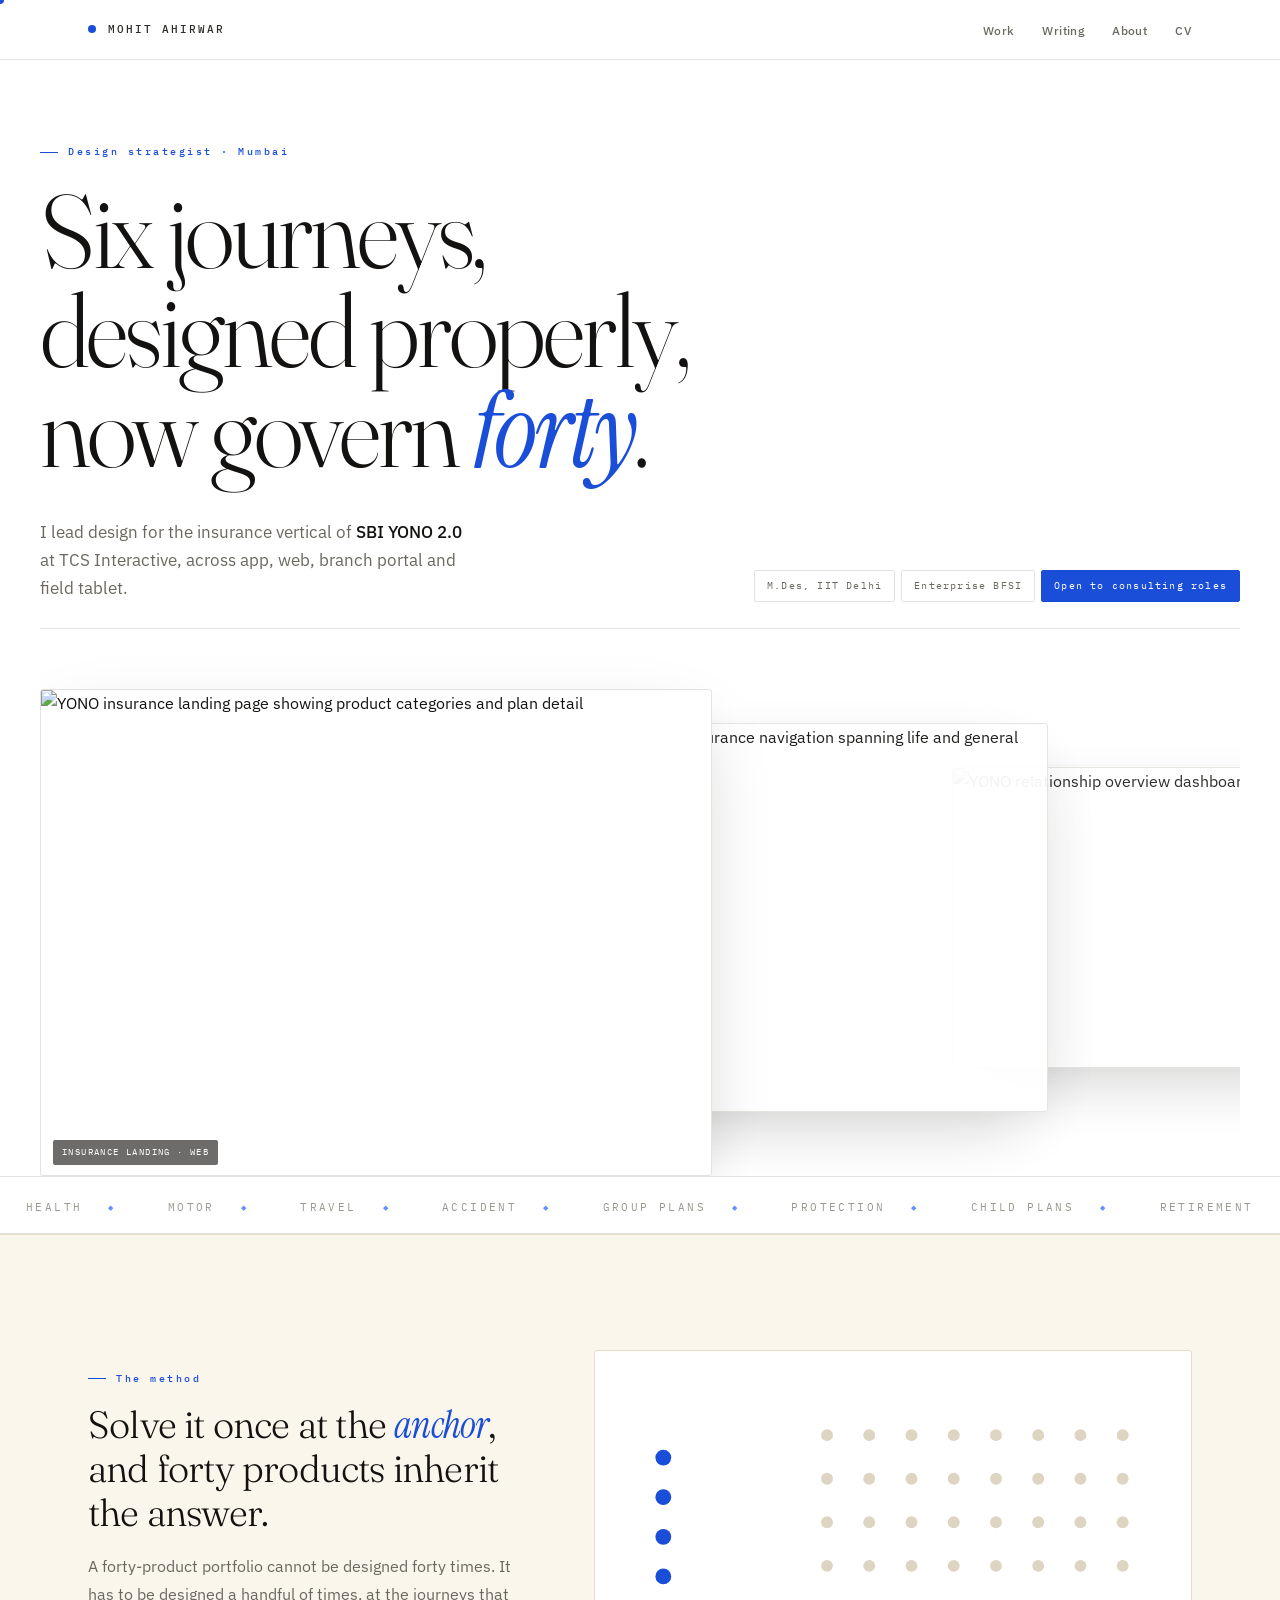
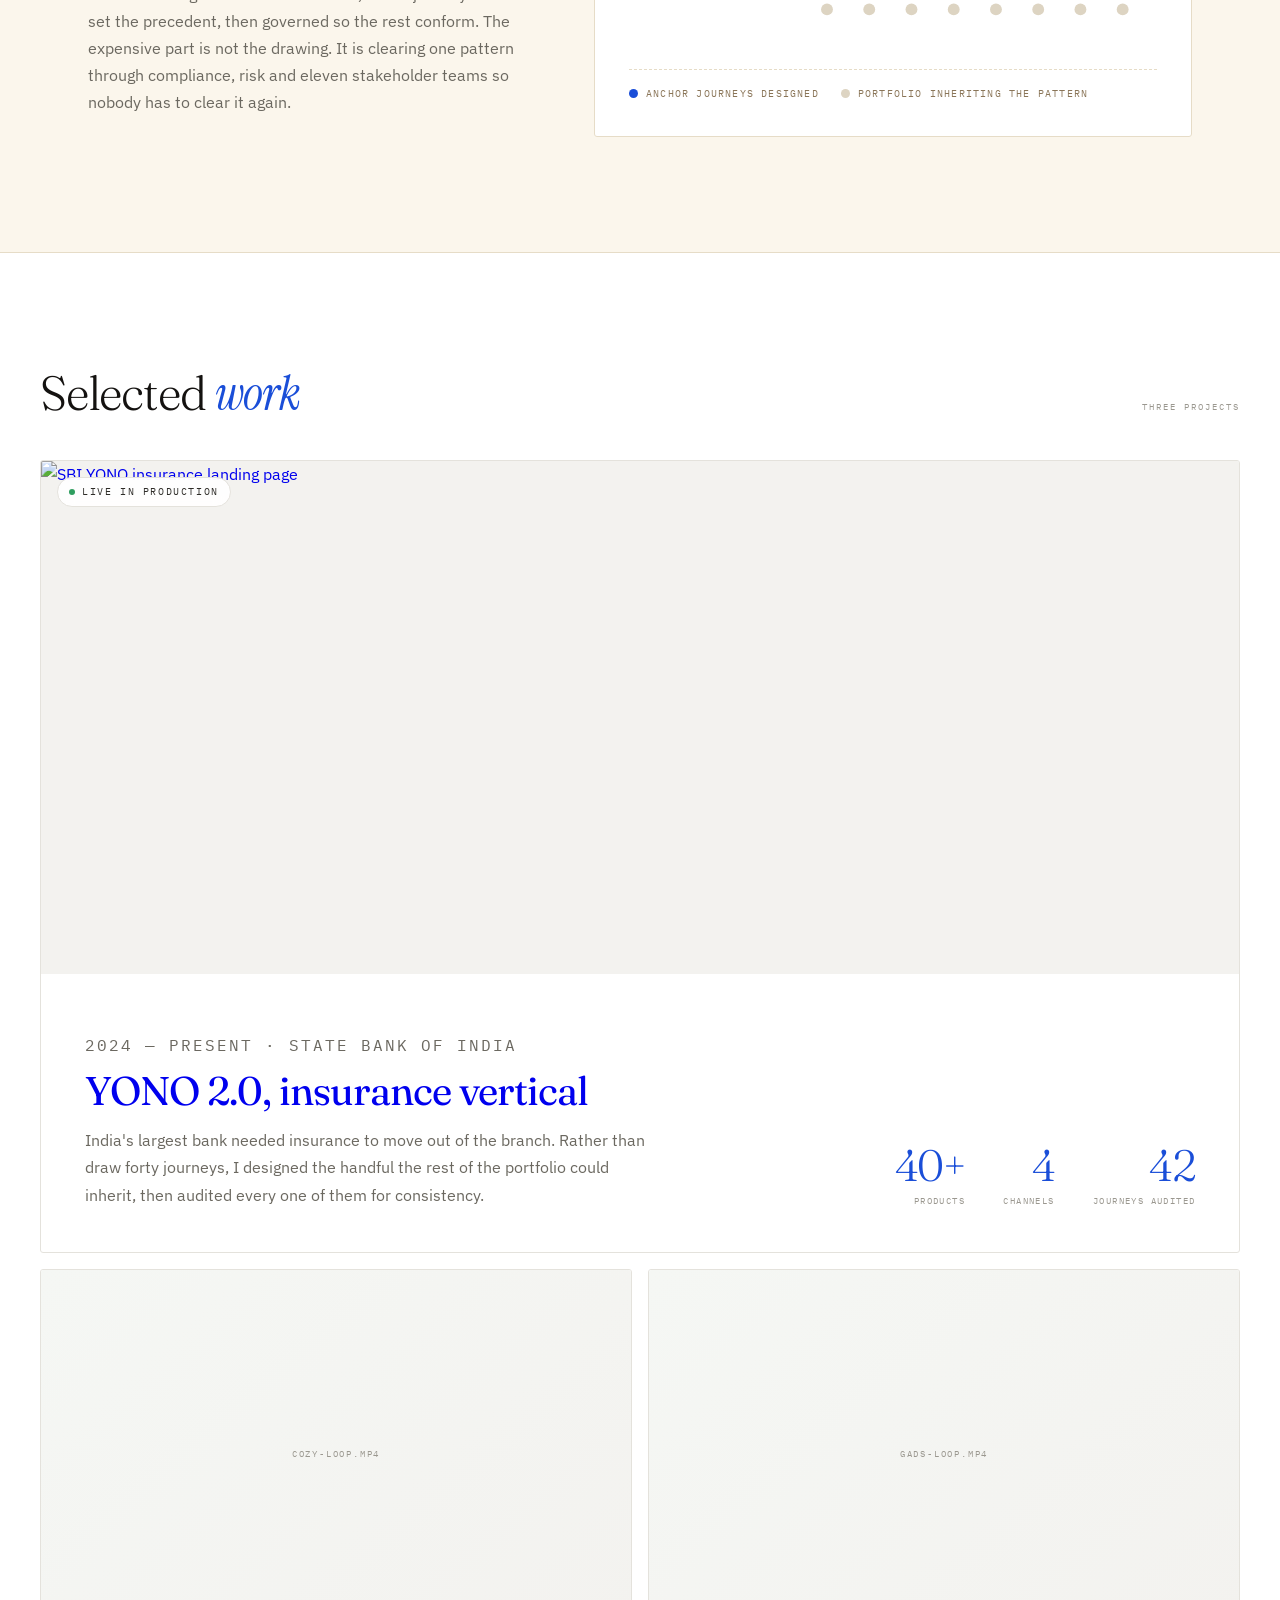
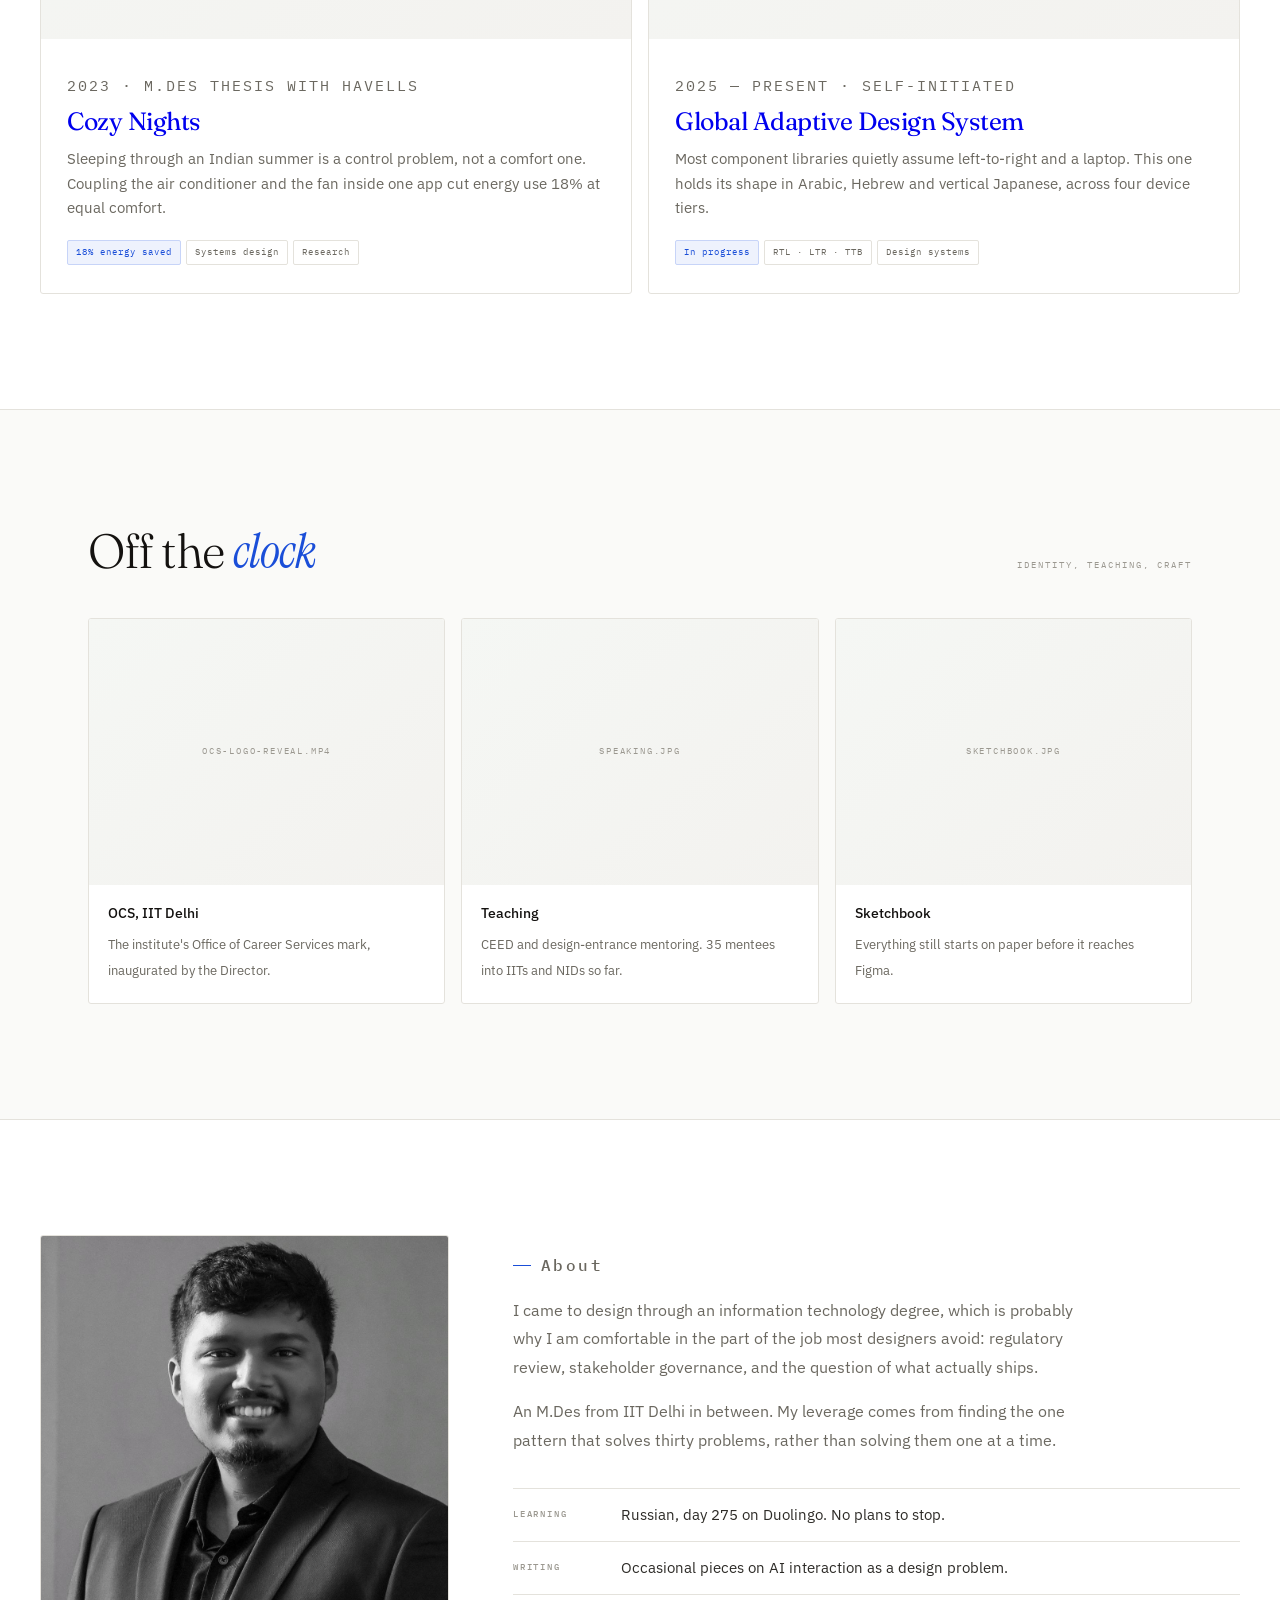
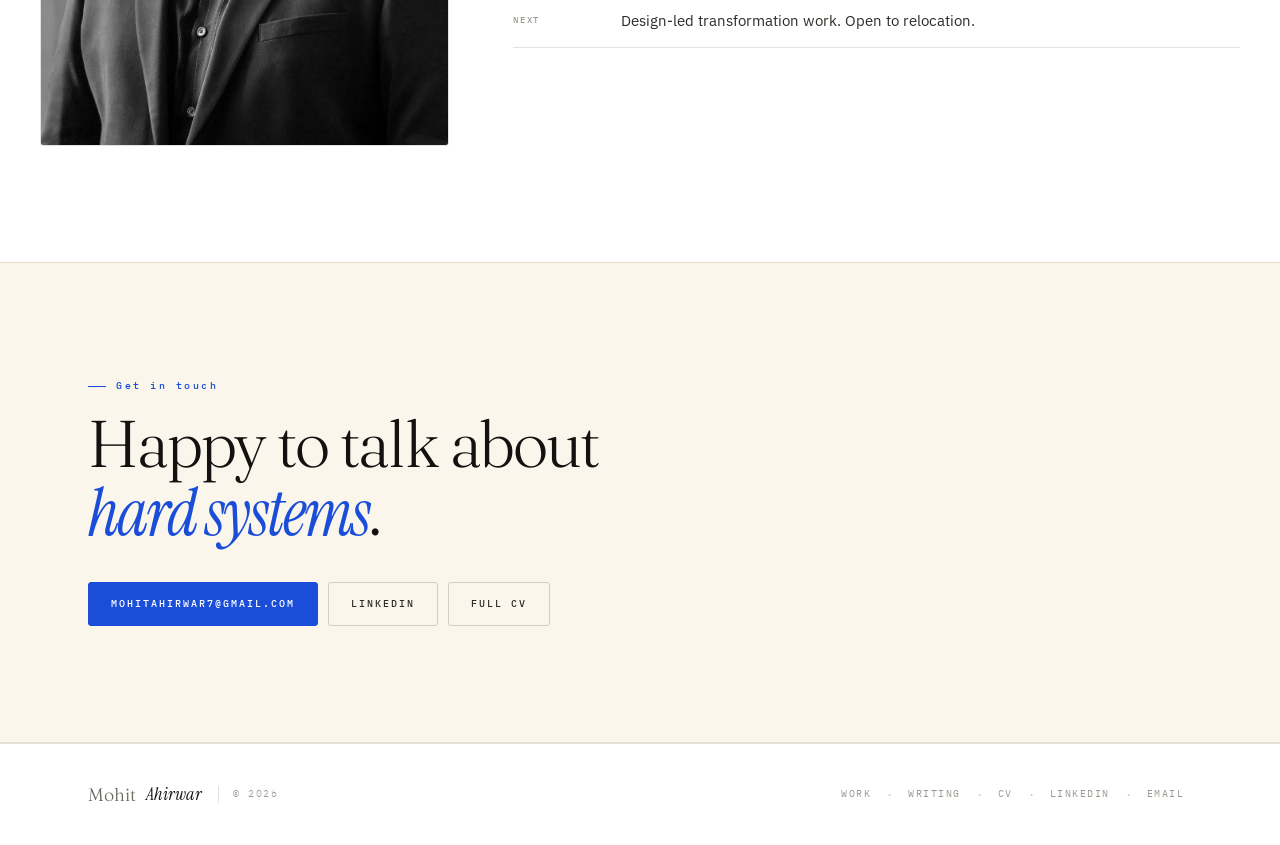
==== commit 8751a401: "Add files via upload" ====
--- a/index.html
+++ b/index.html
@@ -8,149 +8,176 @@
 <meta property="og:type" content="website">
 <meta property="og:url" content="https://ahirwarmohit.github.io/">
 <meta property="og:title" content="Mohit Ahirwar — Design Strategist">
-<meta property="og:description" content="Six journeys, designed properly, now govern forty. Insurance vertical lead on SBI YONO 2.0.">
+<meta property="og:description" content="Six journeys, designed properly, now govern forty.">
 <meta property="og:image" content="https://ahirwarmohit.github.io/assets/og-image.png">
 <meta name="twitter:card" content="summary_large_image">
 <link rel="icon" type="image/svg+xml" href="assets/favicon.svg">
-<link rel="alternate icon" href="assets/favicon.svg">
 <link rel="preconnect" href="https://fonts.googleapis.com">
 <link rel="preconnect" href="https://fonts.gstatic.com" crossorigin>
 <link href="https://fonts.googleapis.com/css2?family=Fraunces:ital,opsz,wght@0,9..144,300;0,9..144,400;0,9..144,500;1,9..144,300;1,9..144,400&family=IBM+Plex+Sans:ital,wght@0,300;0,400;0,500;1,300;1,400&family=IBM+Plex+Mono:wght@300;400;500&family=Instrument+Serif:ital@0;1&display=swap" rel="stylesheet">
 <link rel="stylesheet" href="assets/styles.css">
 
 <style>
-/* ── HOMEPAGE ONLY ─────────────────────────────────────────── */
-.block{padding:clamp(64px,9vw,110px) 0;border-bottom:1px solid var(--rule)}
-.block:last-of-type{border-bottom:none}
-
-/* Hero */
-.hero{padding:clamp(56px,8vw,96px) 0 clamp(48px,7vw,80px)}
-.hero__grid{display:grid;grid-template-columns:1.2fr .8fr;gap:clamp(32px,5vw,72px);align-items:center}
+/* ══ HOMEPAGE ══════════════════════════════════════════════ */
+.block{padding:clamp(72px,9vw,120px) 0}
+.tint-sand{background:var(--sand-l);border-block:1px solid var(--sand-bd)}
+.tint-bone{background:var(--paper);border-block:1px solid var(--rule)}
+
+/* ── HERO ─────────────────────────────────────────────────── */
+.hero{padding:clamp(48px,7vw,84px) 0 0;overflow:hidden}
 .hero h1{
   font-family:'Fraunces',serif;font-weight:300;
-  font-size:clamp(34px,5.4vw,64px);line-height:1.04;letter-spacing:-1px;
-  color:var(--ink);margin:18px 0 0;text-wrap:balance;
+  font-size:clamp(40px,8.2vw,104px);line-height:.96;letter-spacing:-3px;
+  margin:20px 0 0;max-width:14ch;text-wrap:balance;
 }
 .hero h1 em{font-style:italic;font-family:'Instrument Serif',serif;color:var(--blue);font-weight:400}
-.hero__sub{font-size:16px;color:var(--ink-2);max-width:40ch;margin-top:22px;line-height:1.7}
-.chips{display:flex;flex-wrap:wrap;gap:6px;margin-top:30px}
+.hero__meta{
+  display:flex;justify-content:space-between;align-items:flex-end;
+  gap:32px;flex-wrap:wrap;margin-top:36px;
+  padding-bottom:26px;border-bottom:1px solid var(--rule);
+}
+.hero__sub{font-size:17px;color:var(--ink-2);max-width:44ch;line-height:1.65}
+.hero__sub b{color:var(--ink);font-weight:500}
+.chips{display:flex;flex-wrap:wrap;gap:6px}
 .chip{
-  font-family:'IBM Plex Mono',monospace;font-size:10px;letter-spacing:1px;
-  color:var(--ink-2);background:var(--paper);border:1px solid var(--rule);
-  padding:6px 11px;border-radius:2px;
-}
-.chip--hi{background:var(--blue-bg);border-color:var(--blue-bd);color:var(--blue)}
-
-/* Signature: pattern leverage diagram */
-.sig{
-  background:var(--sand-l);border:1px solid var(--sand-bd);
-  border-radius:var(--r);padding:26px 24px;
-}
-.sig__cap{display:flex;justify-content:space-between;margin-bottom:18px}
-.sig__cap span{font-family:'IBM Plex Mono',monospace;font-size:9px;letter-spacing:2px;text-transform:uppercase;color:var(--sand-ink)}
-.sig__cap span:last-child{color:var(--blue)}
-.sig__note{
-  font-family:'IBM Plex Mono',monospace;font-size:9.5px;letter-spacing:.4px;
-  color:var(--sand-ink);margin-top:16px;padding-top:12px;
-  border-top:1px dashed var(--sand-bd);line-height:1.6;
-}
+  font-family:'IBM Plex Mono',monospace;font-size:10px;letter-spacing:1.2px;
+  padding:7px 12px;border-radius:2px;border:1px solid var(--rule);
+  color:var(--ink-2);background:var(--white);white-space:nowrap;
+}
+.chip--hi{background:var(--blue);border-color:var(--blue);color:#fff}
+
+/* Layered real screens */
+.stack{position:relative;margin-top:clamp(36px,5vw,60px);height:clamp(280px,38vw,520px)}
+.stack figure{
+  position:absolute;border-radius:var(--r);overflow:hidden;
+  border:1px solid var(--rule);background:var(--white);
+  box-shadow:0 24px 70px -24px rgba(20,18,16,.28);
+}
+.stack img{width:100%;height:100%;object-fit:cover;object-position:top center}
+.stack .s1{left:0;top:0;width:56%;height:100%;z-index:3}
+.stack .s2{left:44%;top:7%;width:40%;height:80%;z-index:2;opacity:.94}
+.stack .s3{left:76%;top:16%;width:34%;height:62%;z-index:1;opacity:.88}
+.stack figcaption{
+  position:absolute;left:12px;bottom:10px;z-index:4;
+  font-family:'IBM Plex Mono',monospace;font-size:9px;letter-spacing:1.4px;
+  text-transform:uppercase;color:#fff;background:rgba(20,18,16,.62);
+  backdrop-filter:blur(6px);padding:5px 9px;border-radius:2px;
+}
+
+/* ── TICKER ───────────────────────────────────────────────── */
+.ticker{
+  border-block:1px solid var(--rule);background:var(--white);
+  overflow:hidden;padding:15px 0;white-space:nowrap;
+}
+.ticker__row{display:inline-flex;animation:slide 42s linear infinite;will-change:transform}
+.ticker:hover .ticker__row{animation-play-state:paused}
+.ticker span{
+  font-family:'IBM Plex Mono',monospace;font-size:11px;letter-spacing:2.4px;
+  text-transform:uppercase;color:var(--ink-3);padding:0 26px;
+}
+.ticker span::after{content:'◆';color:var(--blue-l);margin-left:26px;font-size:7px;vertical-align:middle}
+@keyframes slide{from{transform:translateX(0)}to{transform:translateX(-50%)}}
+
+/* ── SIGNATURE: pattern leverage ──────────────────────────── */
+.sig__grid{display:grid;grid-template-columns:.85fr 1.15fr;gap:clamp(32px,5vw,72px);align-items:center}
+.sig__lead{
+  font-family:'Fraunces',serif;font-weight:300;font-size:clamp(24px,3.2vw,38px);
+  line-height:1.16;letter-spacing:-.8px;margin-top:16px;
+}
+.sig__lead em{font-style:italic;font-family:'Instrument Serif',serif;color:var(--blue);font-weight:400}
+.sig__body{font-size:15.5px;color:var(--ink-2);margin-top:18px;max-width:44ch;line-height:1.75}
+.sig__viz{background:var(--white);border:1px solid var(--sand-bd);border-radius:var(--r);padding:clamp(20px,3vw,34px)}
+.sig__viz svg{width:100%;height:auto}
+.sig__legend{display:flex;gap:22px;flex-wrap:wrap;margin-top:20px;padding-top:16px;border-top:1px dashed var(--sand-bd)}
+.sig__legend div{display:flex;align-items:center;gap:8px;font-family:'IBM Plex Mono',monospace;font-size:9.5px;letter-spacing:1.2px;text-transform:uppercase;color:var(--sand-ink)}
+.sig__legend i{width:9px;height:9px;border-radius:50%;display:block}
 .anchor-node{fill:var(--blue)}
-.link-line{stroke:var(--blue);stroke-width:1;opacity:0;animation:draw 7s infinite}
-.dot{fill:#ded2bb;animation:fill 7s infinite}
-@keyframes draw{0%,6%{opacity:0}14%,74%{opacity:.3}88%,100%{opacity:0}}
-@keyframes fill{0%,18%{fill:#ded2bb}30%,74%{fill:var(--blue)}88%,100%{fill:#ded2bb}}
-
-/* Section head */
-.head{display:flex;align-items:baseline;justify-content:space-between;gap:24px;margin-bottom:38px;flex-wrap:wrap}
-.head h2{
-  font-family:'Fraunces',serif;font-weight:300;font-size:clamp(26px,3.4vw,42px);
-  letter-spacing:-.5px;line-height:1.08;color:var(--ink);margin:0;
-}
+.link-line{stroke:var(--blue);stroke-width:1.1;opacity:0;animation:draw 7s infinite}
+.dot{fill:#ddd4c2;animation:fill 7s infinite}
+@keyframes draw{0%,5%{opacity:0}13%,72%{opacity:.34}88%,100%{opacity:0}}
+@keyframes fill{0%,16%{fill:#ddd4c2}29%,72%{fill:var(--blue)}88%,100%{fill:#ddd4c2}}
+
+/* ── WORK ─────────────────────────────────────────────────── */
+.head{display:flex;align-items:baseline;justify-content:space-between;gap:24px;margin-bottom:40px;flex-wrap:wrap}
+.head h2{font-family:'Fraunces',serif;font-weight:300;font-size:clamp(28px,4vw,48px);letter-spacing:-1.2px;line-height:1.06;margin:0}
 .head h2 em{font-style:italic;font-family:'Instrument Serif',serif;color:var(--blue);font-weight:400}
 
-/* Work cards */
-.card{
-  display:grid;grid-template-columns:1fr 1fr;
-  border:1px solid var(--rule);border-radius:var(--r);overflow:hidden;
-  text-decoration:none;background:var(--white);
-  transition:border-color .25s var(--ease),transform .25s var(--ease),box-shadow .25s var(--ease);
-}
-.card + .card{margin-top:16px}
-.card:hover{border-color:var(--blue-bd);transform:translateY(-2px);box-shadow:0 14px 40px rgba(20,18,16,.07)}
-.card__media{position:relative;aspect-ratio:16/10;overflow:hidden;background:var(--bone)}
-.card__media video,.card__media img{width:100%;height:100%;object-fit:cover}
-.card__ph{
-  position:absolute;inset:0;display:grid;place-items:center;
-  background:linear-gradient(135deg,var(--sand-l),var(--bone));
-  font-family:'IBM Plex Mono',monospace;font-size:9px;letter-spacing:2px;
-  color:var(--ink-3);text-transform:uppercase;
-}
-.card__body{padding:clamp(24px,3vw,40px);display:flex;flex-direction:column;justify-content:center}
-.card__body h3{
-  font-family:'Fraunces',serif;font-weight:400;font-size:clamp(20px,2.4vw,28px);
-  letter-spacing:-.3px;line-height:1.15;color:var(--ink);margin:10px 0 0;
-}
-.card__body p{font-size:14.5px;color:var(--ink-2);margin-top:12px;line-height:1.7}
-.tags{display:flex;flex-wrap:wrap;gap:5px;margin-top:24px}
-.tags span{
-  font-family:'IBM Plex Mono',monospace;font-size:9.5px;letter-spacing:1px;
-  color:var(--ink-2);background:var(--paper);border:1px solid var(--rule);
-  padding:5px 9px;border-radius:2px;
-}
+/* Lead project */
+.lead{
+  display:block;text-decoration:none;border:1px solid var(--rule);
+  border-radius:var(--r);overflow:hidden;background:var(--white);
+  transition:border-color .3s var(--ease),box-shadow .3s var(--ease);
+}
+.lead:hover{border-color:var(--blue-bd);box-shadow:0 22px 60px -28px rgba(20,18,16,.3)}
+.lead__media{position:relative;aspect-ratio:21/9;overflow:hidden;background:var(--bone)}
+.lead__media img{width:100%;height:100%;object-fit:cover;object-position:top center;transition:transform 1.1s var(--ease)}
+.lead:hover .lead__media img{transform:scale(1.028)}
+.lead__badge{
+  position:absolute;top:16px;left:16px;z-index:2;display:flex;align-items:center;gap:7px;
+  font-family:'IBM Plex Mono',monospace;font-size:9.5px;letter-spacing:1.6px;text-transform:uppercase;
+  background:rgba(255,255,255,.93);backdrop-filter:blur(8px);
+  border:1px solid var(--rule);padding:6px 11px;border-radius:100px;color:var(--ink-1);
+}
+.lead__badge i{width:6px;height:6px;border-radius:50%;background:#2f9e5f;display:block}
+.lead__body{padding:clamp(24px,3.4vw,44px);display:grid;grid-template-columns:1fr auto;gap:32px;align-items:end}
+.lead__body h3{font-family:'Fraunces',serif;font-weight:400;font-size:clamp(24px,3.4vw,40px);letter-spacing:-1px;line-height:1.1;margin:10px 0 0}
+.lead__body p{font-size:16px;color:var(--ink-2);margin-top:14px;max-width:56ch;line-height:1.7}
+.figs{display:flex;gap:clamp(20px,3vw,44px);flex-shrink:0}
+.figs div{text-align:right}
+.figs b{display:block;font-family:'Fraunces',serif;font-weight:300;font-size:clamp(28px,3.6vw,44px);line-height:1;letter-spacing:-1.5px;color:var(--blue)}
+.figs span{font-family:'IBM Plex Mono',monospace;font-size:9px;letter-spacing:1.4px;text-transform:uppercase;color:var(--ink-3);margin-top:7px;display:block}
+
+/* Secondary pair */
+.pair{display:grid;grid-template-columns:1fr 1fr;gap:16px;margin-top:16px}
+.mini{
+  text-decoration:none;border:1px solid var(--rule);border-radius:var(--r);
+  overflow:hidden;background:var(--white);display:flex;flex-direction:column;
+  transition:border-color .3s var(--ease),transform .3s var(--ease);
+}
+.mini:hover{border-color:var(--blue-bd);transform:translateY(-3px)}
+.mini__media{aspect-ratio:16/10;position:relative;overflow:hidden;background:linear-gradient(140deg,var(--sage-l),var(--bone))}
+.mini__media video{width:100%;height:100%;object-fit:cover;display:none}
+.mini__ph{position:absolute;inset:0;display:grid;place-items:center;font-family:'IBM Plex Mono',monospace;font-size:9px;letter-spacing:1.8px;text-transform:uppercase;color:var(--ink-3)}
+.mini__body{padding:24px 26px 28px;flex:1}
+.mini__body h3{font-family:'Fraunces',serif;font-weight:400;font-size:clamp(19px,2.2vw,25px);letter-spacing:-.5px;line-height:1.16;margin:9px 0 0}
+.mini__body p{font-size:14.5px;color:var(--ink-2);margin-top:11px;line-height:1.68}
+.tags{display:flex;flex-wrap:wrap;gap:5px;margin-top:20px}
+.tags span{font-family:'IBM Plex Mono',monospace;font-size:9px;letter-spacing:1px;color:var(--ink-2);border:1px solid var(--rule);padding:4px 8px;border-radius:2px}
 .tags span:first-child{background:var(--blue-bg);border-color:var(--blue-bd);color:var(--blue)}
-.card__go{
-  font-family:'IBM Plex Mono',monospace;font-size:10px;letter-spacing:2px;
-  text-transform:uppercase;color:var(--blue);margin-top:22px;
-  display:flex;align-items:center;gap:8px;
-}
-.card:hover .card__go .arr{transform:translateX(4px)}
-.card__go .arr{transition:transform .2s var(--ease)}
-
-/* Off the clock */
+
+/* ── OFF THE CLOCK ────────────────────────────────────────── */
 .strip{display:grid;grid-template-columns:repeat(3,1fr);gap:16px}
 .tile{border:1px solid var(--rule);border-radius:var(--r);overflow:hidden;background:var(--white)}
-.tile__m{
-  aspect-ratio:4/3;position:relative;overflow:hidden;
-  background:linear-gradient(135deg,var(--sage-l),var(--bone));display:grid;place-items:center;
-}
-.tile__m video,.tile__m img{width:100%;height:100%;object-fit:cover}
-.tile__ph{font-family:'IBM Plex Mono',monospace;font-size:9px;letter-spacing:2px;color:var(--ink-3);text-transform:uppercase}
-.tile__c{padding:16px 18px}
-.tile__c b{display:block;font-size:13.5px;font-weight:500;color:var(--ink);margin-bottom:5px}
+.tile__m{aspect-ratio:4/3;position:relative;overflow:hidden;background:linear-gradient(140deg,var(--sage-l),var(--bone));display:grid;place-items:center}
+.tile__m video{width:100%;height:100%;object-fit:cover;display:none}
+.tile__ph{font-family:'IBM Plex Mono',monospace;font-size:9px;letter-spacing:1.8px;color:var(--ink-3);text-transform:uppercase}
+.tile__c{padding:17px 19px 20px}
+.tile__c b{display:block;font-size:14px;font-weight:500;margin-bottom:5px}
 .tile__c span{font-size:13px;color:var(--ink-2);line-height:1.6}
 
-/* About */
-.about{display:grid;grid-template-columns:.75fr 1.25fr;gap:clamp(28px,5vw,64px);align-items:start}
-.about__photo{
-  border:1px solid var(--rule);border-radius:var(--r);aspect-ratio:4/5;overflow:hidden;
-  background:linear-gradient(135deg,var(--sand-l),var(--bone));display:grid;place-items:center;
-}
+/* ── ABOUT ────────────────────────────────────────────────── */
+.about{display:grid;grid-template-columns:.72fr 1.28fr;gap:clamp(28px,5vw,68px);align-items:start}
+.about__photo{border:1px solid var(--rule);border-radius:var(--r);aspect-ratio:4/5;overflow:hidden}
 .about__photo img{width:100%;height:100%;object-fit:cover}
-.about__ph{font-family:'IBM Plex Mono',monospace;font-size:9px;letter-spacing:2px;color:var(--ink-3);text-transform:uppercase}
-.about p{font-size:15.5px;color:var(--ink-2);line-height:1.75;margin-top:16px;max-width:58ch}
-.now{list-style:none;margin-top:32px;border-top:1px solid var(--rule)}
-.now li{
-  display:flex;gap:24px;padding:13px 0;border-bottom:1px solid var(--rule);
-  font-size:14px;color:var(--ink-1);
-}
-.now li b{
-  font-family:'IBM Plex Mono',monospace;font-size:9px;letter-spacing:2px;
-  text-transform:uppercase;color:var(--ink-3);min-width:88px;font-weight:500;padding-top:3px;
-}
-
-/* Contact */
-.contact{background:var(--sage-l);border-top:1px solid var(--sage-bd);border-bottom:none}
-.contact h2{
-  font-family:'Fraunces',serif;font-weight:300;font-size:clamp(30px,4.4vw,52px);
-  letter-spacing:-.8px;line-height:1.06;color:var(--ink);margin:14px 0 0;max-width:20ch;
-}
+.about p{font-size:16px;color:var(--ink-2);line-height:1.78;margin-top:16px;max-width:58ch}
+.now{list-style:none;margin-top:34px;border-top:1px solid var(--rule)}
+.now li{display:flex;gap:24px;padding:14px 0;border-bottom:1px solid var(--rule);font-size:14.5px;color:var(--ink-1)}
+.now li b{font-family:'IBM Plex Mono',monospace;font-size:9px;letter-spacing:1.8px;text-transform:uppercase;color:var(--ink-3);min-width:84px;font-weight:500;padding-top:4px}
+
+/* ── CONTACT ──────────────────────────────────────────────── */
+.contact h2{font-family:'Fraunces',serif;font-weight:300;font-size:clamp(32px,5.4vw,66px);letter-spacing:-2px;line-height:1.02;margin:16px 0 0;max-width:15ch}
 .contact h2 em{font-style:italic;font-family:'Instrument Serif',serif;color:var(--blue);font-weight:400}
-.acts{display:flex;flex-wrap:wrap;gap:10px;margin-top:32px}
-
-@media(max-width:860px){
-  .hero__grid,.about,.card{grid-template-columns:1fr}
-  .strip{grid-template-columns:1fr}
-  .card__body{padding:24px}
+.acts{display:flex;flex-wrap:wrap;gap:10px;margin-top:36px}
+
+@media(max-width:900px){
+  .sig__grid,.about,.lead__body{grid-template-columns:1fr}
+  .pair,.strip{grid-template-columns:1fr}
+  .stack{height:auto;display:grid;grid-template-columns:1fr;gap:12px}
+  .stack figure{position:relative;left:auto;top:auto;width:100%;height:auto;opacity:1;aspect-ratio:16/10}
+  .stack .s3{display:none}
+  .figs{justify-content:flex-start}
+  .figs div{text-align:left}
+  .hero h1{letter-spacing:-1.5px}
 }
 </style>
 </head>
@@ -161,10 +188,7 @@
 
 <nav class="nav">
   <div class="nav__in">
-    <a class="nav__id" href="index.html">
-      <span class="nav__dot"></span>
-      <span class="nav__name">Mohit Ahirwar</span>
-    </a>
+    <a class="nav__id" href="index.html"><span class="nav__dot"></span><span class="nav__name">Mohit Ahirwar</span></a>
     <ul class="nav__links">
       <li><a href="#work">Work</a></li>
       <li><a href="articles.html">Writing</a></li>
@@ -176,118 +200,150 @@
 
 <main id="main">
 
-<!-- HERO -->
 <header class="pb hero">
-  <div class="hero__grid">
-    <div class="reveal in">
-      <p class="s-num">Design strategist · Mumbai</p>
-      <h1>Six journeys, designed properly, now govern <em>forty</em>.</h1>
-      <p class="hero__sub">I lead design for the insurance vertical of SBI YONO 2.0 at TCS Interactive, across app, web, branch portal and field tablet.</p>
-      <div class="chips">
-        <span class="chip">M.Des, IIT Delhi</span>
-        <span class="chip">Enterprise BFSI</span>
-        <span class="chip chip--hi">Open to consulting roles</span>
-      </div>
-    </div>
-
-    <div class="sig reveal in d2" aria-hidden="true">
-      <div class="sig__cap"><span>Anchor journeys</span><span>Portfolio</span></div>
-      <svg viewBox="0 0 320 190" role="img">
-        <circle class="anchor-node" cx="32" cy="95" r="6"></circle>
+  <p class="s-num reveal in">Design strategist · Mumbai</p>
+  <h1 class="reveal in d1">Six journeys, designed properly, now govern <em>forty</em>.</h1>
+
+  <div class="hero__meta reveal in d2">
+    <p class="hero__sub">I lead design for the insurance vertical of <b>SBI YONO 2.0</b> at TCS Interactive, across app, web, branch portal and field tablet.</p>
+    <div class="chips">
+      <span class="chip">M.Des, IIT Delhi</span>
+      <span class="chip">Enterprise BFSI</span>
+      <span class="chip chip--hi">Open to consulting roles</span>
+    </div>
+  </div>
+
+  <div class="stack reveal in d3">
+    <figure class="s1">
+      <img src="assets/yono/crop-insurance-landing.webp" alt="YONO insurance landing page showing product categories and plan detail" loading="eager">
+      <figcaption>Insurance landing · web</figcaption>
+    </figure>
+    <figure class="s2">
+      <img src="assets/yono/crop-nav-dropdown.webp" alt="Consolidated insurance navigation spanning life and general insurance" loading="lazy">
+    </figure>
+    <figure class="s3">
+      <img src="assets/yono/crop-web-landing.webp" alt="YONO relationship overview dashboard" loading="lazy">
+    </figure>
+  </div>
+</header>
+
+<div class="ticker" aria-hidden="true">
+  <div class="ticker__row">
+    <span>Health</span><span>Motor</span><span>Travel</span><span>Accident</span><span>Group plans</span><span>Protection</span><span>Child plans</span><span>Retirement</span><span>Wealth creation</span><span>Savings</span><span>Health</span><span>Motor</span><span>Travel</span><span>Accident</span><span>Group plans</span><span>Protection</span><span>Child plans</span><span>Retirement</span><span>Wealth creation</span><span>Savings</span>
+  </div>
+</div>
+
+<section class="block tint-sand">
+  <div class="pb sig__grid">
+    <div class="reveal">
+      <p class="s-num">The method</p>
+      <h2 class="sig__lead">Solve it once at the <em>anchor</em>, and forty products inherit the answer.</h2>
+      <p class="sig__body">A forty-product portfolio cannot be designed forty times. It has to be designed a handful of times, at the journeys that set the precedent, then governed so the rest conform. The expensive part is not the drawing. It is clearing one pattern through compliance, risk and eleven stakeholder teams so nobody has to clear it again.</p>
+    </div>
+    <div class="sig__viz reveal d2">
+      <svg viewBox="0 0 400 200" role="img" aria-label="Four anchor journeys propagating a shared pattern to forty products">
+        <circle class="anchor-node" cx="26" cy="55" r="6"></circle>
+        <circle class="anchor-node" cx="26" cy="85" r="6"></circle>
+        <circle class="anchor-node" cx="26" cy="115" r="6"></circle>
+        <circle class="anchor-node" cx="26" cy="145" r="6"></circle>
         <g>
-          <line class="link-line" x1="38" y1="95" x2="118" y2="38"></line>
-          <line class="link-line" x1="38" y1="95" x2="118" y2="76" style="animation-delay:.15s"></line>
-          <line class="link-line" x1="38" y1="95" x2="118" y2="114" style="animation-delay:.30s"></line>
-          <line class="link-line" x1="38" y1="95" x2="118" y2="152" style="animation-delay:.45s"></line>
+          <line class="link-line" x1="32" y1="55" x2="128" y2="40"></line>
+          <line class="link-line" x1="32" y1="85" x2="128" y2="80" style="animation-delay:.14s"></line>
+          <line class="link-line" x1="32" y1="115" x2="128" y2="120" style="animation-delay:.28s"></line>
+          <line class="link-line" x1="32" y1="145" x2="128" y2="160" style="animation-delay:.42s"></line>
         </g>
         <g id="grid"></g>
       </svg>
-      <p class="sig__note">One anchor journey, cleared once, governing forty products downstream.</p>
-    </div>
-  </div>
-</header>
-
-<!-- WORK -->
+      <div class="sig__legend">
+        <div><i style="background:var(--blue)"></i> Anchor journeys designed</div>
+        <div><i style="background:#ddd4c2"></i> Portfolio inheriting the pattern</div>
+      </div>
+    </div>
+  </div>
+</section>
+
 <section id="work" class="pb block">
   <div class="head reveal">
     <h2>Selected <em>work</em></h2>
     <span class="s-lbl">Three projects</span>
   </div>
 
-  <a class="card reveal" href="yono-case-study.html">
-    <div class="card__media">
-      <div class="card__ph">yono-loop.mp4</div>
-      <video muted loop playsinline preload="none" poster="assets/work/yono-poster.jpg" data-src="assets/work/yono-loop.mp4"></video>
-    </div>
-    <div class="card__body">
-      <p class="s-lbl">2024 — Present · State Bank of India</p>
-      <h3>YONO 2.0, insurance vertical</h3>
-      <p>India's largest bank needed insurance to move out of the branch. Rather than draw forty journeys, I designed the handful the rest of the portfolio could inherit.</p>
-      <div class="tags"><span>40+ products</span><span>4 channels</span><span>Design systems</span><span>BFSI</span></div>
-      <p class="card__go">Read the case study <span class="arr">→</span></p>
+  <a class="lead reveal" href="yono-case-study.html">
+    <div class="lead__media">
+      <span class="lead__badge"><i></i> Live in production</span>
+      <img src="assets/yono/crop-insurance-landing.webp" alt="SBI YONO insurance landing page" loading="lazy">
+    </div>
+    <div class="lead__body">
+      <div>
+        <p class="s-lbl">2024 — Present · State Bank of India</p>
+        <h3>YONO 2.0, insurance vertical</h3>
+        <p>India's largest bank needed insurance to move out of the branch. Rather than draw forty journeys, I designed the handful the rest of the portfolio could inherit, then audited every one of them for consistency.</p>
+      </div>
+      <div class="figs">
+        <div><b>40+</b><span>Products</span></div>
+        <div><b>4</b><span>Channels</span></div>
+        <div><b>42</b><span>Journeys audited</span></div>
+      </div>
     </div>
   </a>
 
-  <a class="card reveal" href="mdes-thesis.html">
-    <div class="card__media">
-      <div class="card__ph">cozy-loop.mp4</div>
-      <video muted loop playsinline preload="none" poster="assets/work/cozy-poster.jpg" data-src="assets/work/cozy-loop.mp4"></video>
-    </div>
-    <div class="card__body">
-      <p class="s-lbl">2023 · M.Des thesis with Havells India</p>
-      <h3>Cozy Nights</h3>
-      <p>Sleeping through an Indian summer is a control problem, not a comfort one. Coupling the air conditioner and the fan inside one app cut energy use 18% at equal comfort.</p>
-      <div class="tags"><span>18% energy saved</span><span>Systems design</span><span>Research</span></div>
-      <p class="card__go">Read the case study <span class="arr">→</span></p>
-    </div>
-  </a>
-
-  <a class="card reveal" href="global-adaptive-design-system.html">
-    <div class="card__media">
-      <div class="card__ph">gads-loop.mp4</div>
-      <video muted loop playsinline preload="none" poster="assets/work/gads-poster.jpg" data-src="assets/work/gads-loop.mp4"></video>
-    </div>
-    <div class="card__body">
-      <p class="s-lbl">2025 — Present · Self-initiated</p>
-      <h3>Global Adaptive Design System</h3>
-      <p>Most component libraries quietly assume left-to-right and a laptop. This one holds its shape in Arabic, Hebrew and vertical Japanese, across four device tiers.</p>
-      <div class="tags"><span>In progress</span><span>RTL · LTR · TTB</span><span>Design systems</span></div>
-      <p class="card__go">See the project <span class="arr">→</span></p>
-    </div>
-  </a>
+  <div class="pair">
+    <a class="mini reveal d1" href="mdes-thesis.html">
+      <div class="mini__media">
+        <span class="mini__ph">cozy-loop.mp4</span>
+        <video muted loop playsinline preload="none" data-src="assets/work/cozy-loop.mp4"></video>
+      </div>
+      <div class="mini__body">
+        <p class="s-lbl">2023 · M.Des thesis with Havells</p>
+        <h3>Cozy Nights</h3>
+        <p>Sleeping through an Indian summer is a control problem, not a comfort one. Coupling the air conditioner and the fan inside one app cut energy use 18% at equal comfort.</p>
+        <div class="tags"><span>18% energy saved</span><span>Systems design</span><span>Research</span></div>
+      </div>
+    </a>
+    <a class="mini reveal d2" href="global-adaptive-design-system.html">
+      <div class="mini__media">
+        <span class="mini__ph">gads-loop.mp4</span>
+        <video muted loop playsinline preload="none" data-src="assets/work/gads-loop.mp4"></video>
+      </div>
+      <div class="mini__body">
+        <p class="s-lbl">2025 — Present · Self-initiated</p>
+        <h3>Global Adaptive Design System</h3>
+        <p>Most component libraries quietly assume left-to-right and a laptop. This one holds its shape in Arabic, Hebrew and vertical Japanese, across four device tiers.</p>
+        <div class="tags"><span>In progress</span><span>RTL · LTR · TTB</span><span>Design systems</span></div>
+      </div>
+    </a>
+  </div>
 </section>
 
-<!-- OFF THE CLOCK -->
-<section class="pb block">
-  <div class="head reveal">
-    <h2>Off the <em>clock</em></h2>
-    <span class="s-lbl">Identity, teaching, craft</span>
-  </div>
-  <div class="strip">
-    <figure class="tile reveal d1">
-      <div class="tile__m">
-        <span class="tile__ph">ocs-logo-reveal.mp4</span>
-        <video muted loop playsinline preload="none" poster="assets/profile/mohit-hero.jpg" data-src="assets/work/ocs-logo-reveal.mp4"></video>
-      </div>
-      <figcaption class="tile__c"><b>OCS, IIT Delhi</b><span>The institute's Office of Career Services mark, inaugurated by the Director.</span></figcaption>
-    </figure>
-    <figure class="tile reveal d2">
-      <div class="tile__m"><span class="tile__ph">speaking.jpg</span></div>
-      <figcaption class="tile__c"><b>Teaching</b><span>CEED and design-entrance mentoring. 35 mentees into IITs and NIDs so far.</span></figcaption>
-    </figure>
-    <figure class="tile reveal d3">
-      <div class="tile__m"><span class="tile__ph">sketchbook.jpg</span></div>
-      <figcaption class="tile__c"><b>Sketchbook</b><span>Everything still starts on paper before it reaches Figma.</span></figcaption>
-    </figure>
+<section class="block tint-bone">
+  <div class="pb">
+    <div class="head reveal">
+      <h2>Off the <em>clock</em></h2>
+      <span class="s-lbl">Identity, teaching, craft</span>
+    </div>
+    <div class="strip">
+      <figure class="tile reveal d1">
+        <div class="tile__m">
+          <span class="tile__ph">ocs-logo-reveal.mp4</span>
+          <video muted loop playsinline preload="none" data-src="assets/work/ocs-logo-reveal.mp4"></video>
+        </div>
+        <figcaption class="tile__c"><b>OCS, IIT Delhi</b><span>The institute's Office of Career Services mark, inaugurated by the Director.</span></figcaption>
+      </figure>
+      <figure class="tile reveal d2">
+        <div class="tile__m"><span class="tile__ph">speaking.jpg</span></div>
+        <figcaption class="tile__c"><b>Teaching</b><span>CEED and design-entrance mentoring. 35 mentees into IITs and NIDs so far.</span></figcaption>
+      </figure>
+      <figure class="tile reveal d3">
+        <div class="tile__m"><span class="tile__ph">sketchbook.jpg</span></div>
+        <figcaption class="tile__c"><b>Sketchbook</b><span>Everything still starts on paper before it reaches Figma.</span></figcaption>
+      </figure>
+    </div>
   </div>
 </section>
 
-<!-- ABOUT -->
 <section id="about" class="pb block">
   <div class="about">
-    <div class="about__photo reveal">
-      <img src="assets/profile/mohit-hero.jpg" alt="Mohit Ahirwar" loading="lazy">
-    </div>
+    <div class="about__photo reveal"><img src="assets/profile/mohit-hero.jpg" alt="Mohit Ahirwar" loading="lazy"></div>
     <div class="reveal d2">
       <p class="s-num">About</p>
       <p>I came to design through an information technology degree, which is probably why I am comfortable in the part of the job most designers avoid: regulatory review, stakeholder governance, and the question of what actually ships.</p>
@@ -301,14 +357,15 @@
   </div>
 </section>
 
-<!-- CONTACT -->
-<section class="pb block contact">
-  <p class="s-num">Get in touch</p>
-  <h2>Happy to talk about <em>hard systems</em>.</h2>
-  <div class="acts">
-    <a class="btn btn--primary" href="mailto:mohitahirwar7@gmail.com">mohitahirwar7@gmail.com</a>
-    <a class="btn btn--ghost" href="https://www.linkedin.com/in/mohit-ahirwar/" target="_blank" rel="noopener noreferrer">LinkedIn</a>
-    <a class="btn btn--ghost" href="cv.html">Full CV</a>
+<section class="block tint-sand contact">
+  <div class="pb">
+    <p class="s-num">Get in touch</p>
+    <h2>Happy to talk about <em>hard systems</em>.</h2>
+    <div class="acts">
+      <a class="btn btn--primary" href="mailto:mohitahirwar7@gmail.com">mohitahirwar7@gmail.com</a>
+      <a class="btn btn--ghost" href="https://www.linkedin.com/in/mohit-ahirwar/" target="_blank" rel="noopener noreferrer">LinkedIn</a>
+      <a class="btn btn--ghost" href="cv.html">Full CV</a>
+    </div>
   </div>
 </section>
 
@@ -329,63 +386,73 @@
 
 <script>
 (function(){
-  var reduce = window.matchMedia('(prefers-reduced-motion: reduce)').matches;
-
-  /* Pattern-leverage grid: 40 dots, one per product in the portfolio */
-  var g = document.getElementById('grid');
+  var reduce = matchMedia('(prefers-reduced-motion: reduce)').matches;
+
+  var g=document.getElementById('grid');
   if(g){
     var ns='http://www.w3.org/2000/svg';
     for(var i=0;i<40;i++){
       var c=document.createElementNS(ns,'circle');
-      c.setAttribute('cx',148+(i%8)*23);
-      c.setAttribute('cy',44+Math.floor(i/8)*25);
-      c.setAttribute('r',3.5);
+      c.setAttribute('cx',150+(i%8)*32);
+      c.setAttribute('cy',38+Math.floor(i/8)*33);
+      c.setAttribute('r',4.5);
       c.setAttribute('class','dot');
-      c.style.animationDelay=(i*0.035)+'s';
+      c.style.animationDelay=(i*0.032)+'s';
       g.appendChild(c);
     }
   }
 
-  /* Scroll reveal */
   if(!reduce && 'IntersectionObserver' in window){
     var ro=new IntersectionObserver(function(es){
-      es.forEach(function(e){ if(e.isIntersecting){ e.target.classList.add('in'); ro.unobserve(e.target);} });
-    },{threshold:.12,rootMargin:'0px 0px -40px 0px'});
-    document.querySelectorAll('.reveal').forEach(function(el){ ro.observe(el); });
+      es.forEach(function(e){ if(e.isIntersecting){e.target.classList.add('in');ro.unobserve(e.target);} });
+    },{threshold:.1,rootMargin:'0px 0px -50px 0px'});
+    document.querySelectorAll('.reveal:not(.in)').forEach(function(el){ro.observe(el);});
   } else {
-    document.querySelectorAll('.reveal').forEach(function(el){ el.classList.add('in'); });
+    document.querySelectorAll('.reveal').forEach(function(el){el.classList.add('in');});
   }
 
-  /* Tile loops play only while visible */
+  /* A tile shows its label until the mp4 loads, then swaps to the loop */
   if(!reduce && 'IntersectionObserver' in window){
-    var vids=[].slice.call(document.querySelectorAll('video[data-src]'));
     var vo=new IntersectionObserver(function(es){
       es.forEach(function(e){
         var v=e.target;
         if(e.isIntersecting){
-          if(!v.src && v.dataset.src) v.src=v.dataset.src;
-          var p=v.play(); if(p && p.catch) p.catch(function(){});
+          if(!v.src && v.dataset.src){
+            v.addEventListener('loadeddata',function(){
+              v.style.display='block';
+              var ph=v.parentNode.querySelector('.mini__ph,.tile__ph');
+              if(ph) ph.style.display='none';
+            });
+            v.src=v.dataset.src;
+          }
+          var p=v.play(); if(p&&p.catch) p.catch(function(){});
         } else { v.pause(); }
       });
-    },{threshold:.35});
-    vids.forEach(function(v){ vo.observe(v); });
+    },{threshold:.3});
+    document.querySelectorAll('video[data-src]').forEach(function(v){vo.observe(v);});
   }
 
-  /* Custom cursor */
+  var stack=document.querySelector('.stack');
+  if(stack && !reduce && innerWidth>900){
+    var figs=[].slice.call(stack.querySelectorAll('figure'));
+    addEventListener('scroll',function(){
+      var y=Math.min(scrollY,700);
+      figs.forEach(function(f,i){ f.style.transform='translateY('+(y*0.014*(i+1))+'px)'; });
+    },{passive:true});
+  }
+
   var cur=document.getElementById('cur');
-  if(cur && window.matchMedia('(hover: hover)').matches && !reduce){
+  if(cur && matchMedia('(hover: hover)').matches && !reduce){
     var x=0,y=0,tx=0,ty=0;
-    document.addEventListener('mousemove',function(e){ x=e.clientX; y=e.clientY; });
-    (function loop(){
-      tx+=(x-tx)*0.22; ty+=(y-ty)*0.22;
+    addEventListener('mousemove',function(e){x=e.clientX;y=e.clientY;});
+    (function loop(){tx+=(x-tx)*.22;ty+=(y-ty)*.22;
       cur.style.transform='translate('+tx+'px,'+ty+'px) translate(-50%,-50%)';
-      requestAnimationFrame(loop);
-    })();
+      requestAnimationFrame(loop);})();
     document.querySelectorAll('a,button').forEach(function(el){
-      el.addEventListener('mouseenter',function(){ cur.classList.add('hover-state'); });
-      el.addEventListener('mouseleave',function(){ cur.classList.remove('hover-state'); });
+      el.addEventListener('mouseenter',function(){cur.classList.add('hover-state');});
+      el.addEventListener('mouseleave',function(){cur.classList.remove('hover-state');});
     });
-  } else if(cur){ cur.style.display='none'; document.body.classList.remove('has-cursor'); }
+  } else if(cur){cur.style.display='none';document.body.classList.remove('has-cursor');}
 })();
 </script>
 </body>
--- a/assets/styles.css
+++ b/assets/styles.css
@@ -0,0 +1,205 @@
+/* ═══════════════════════════════════════════════════════════════
+   MOHIT AHIRWAR — SHARED STYLESHEET
+   Everything in this file is used by more than one page.
+   Page-specific CSS stays inline in that page's <style> block.
+
+   Migration: in each .html file, delete the duplicated blocks
+   listed in README.md, then add above the inline <style>:
+   <link rel="stylesheet" href="assets/styles.css">
+   ═══════════════════════════════════════════════════════════════ */
+
+/* ── DESIGN TOKENS ─────────────────────────────────────────── */
+:root{
+  /* Neutrals */
+  --white:#ffffff;
+  --paper:#fafaf8;
+  --bone:#f3f2ef;
+  --rule:#e4e2dc;
+  --rule2:#d0cec7;
+  --ink-3:#9b9890;
+  --ink-2:#6b6860;
+  --ink-1:#2e2c28;
+  --ink:#141210;
+
+  /* Brand blue */
+  --blue:#1a4ed8;
+  --blue-d:#1640b8;
+  --blue-l:#6092f8;
+  --blue-bg:#eef2fd;
+  --blue-bd:#c7d4f8;
+
+  /* Sand (warm) */
+  --sand:#f5efe4;
+  --sand-l:#fbf6ec;
+  --sand-bd:#e6dcc7;
+  --sand-ink:#8a7558;
+  --sand-ink-d:#5e4f3a;
+
+  /* Sage (cool, organic) */
+  --sage:#ecf0eb;
+  --sage-l:#f5f7f4;
+  --sage-bd:#d6dcd2;
+  --sage-ink:#5a7763;
+  --sage-ink-d:#3e5645;
+
+  --r:3px;
+  --ease:cubic-bezier(0.16, 1, 0.3, 1);
+  --ease2:cubic-bezier(0.65, 0, 0.35, 1);
+  --max:1200px;
+  --pad:48px;
+}
+
+/* ── RESET + BASE ──────────────────────────────────────────── */
+*,*::before,*::after{margin:0;padding:0;box-sizing:border-box}
+html{scroll-behavior:smooth;scroll-padding-top:80px}
+body{
+  font-family:'IBM Plex Sans',sans-serif;
+  background:var(--white);color:var(--ink);line-height:1.65;
+  -webkit-font-smoothing:antialiased;overflow-x:hidden;
+  animation:pageFadeIn .5s var(--ease) both;
+}
+@keyframes pageFadeIn{from{opacity:0}to{opacity:1}}
+img,svg,video{max-width:100%;display:block}
+::selection{background:var(--blue);color:#fff}
+:focus-visible{outline:2px solid var(--blue);outline-offset:3px;border-radius:var(--r)}
+
+/* Skip link — keyboard users land here first */
+.skip{
+  position:absolute;left:-9999px;top:8px;z-index:10000;
+  background:var(--blue);color:#fff;padding:10px 16px;border-radius:var(--r);
+  font-family:'IBM Plex Mono',monospace;font-size:11px;letter-spacing:1.5px;text-transform:uppercase;
+}
+.skip:focus{left:8px}
+
+/* ── SHARED PRIMITIVES ─────────────────────────────────────── */
+.pb{max-width:var(--max);margin:0 auto;padding:0 var(--pad)}
+
+.mono{
+  font-family:'IBM Plex Mono',monospace;font-size:10px;
+  letter-spacing:2px;text-transform:uppercase;color:var(--ink-3);font-weight:500;
+}
+.mono--blue{color:var(--blue)}
+
+.s-num{
+  font-family:'IBM Plex Mono',monospace;font-size:10px;letter-spacing:2.5px;
+  color:var(--blue);font-weight:500;display:flex;align-items:center;gap:10px;margin-bottom:8px;
+}
+.s-num::before{content:'';width:18px;height:1px;background:var(--blue)}
+
+.s-lbl{
+  font-family:'IBM Plex Mono',monospace;font-size:9px;letter-spacing:2px;
+  color:var(--ink-3);text-transform:uppercase;
+}
+
+/* ── BUTTONS ───────────────────────────────────────────────── */
+.btn{
+  font-family:'IBM Plex Mono',monospace;font-size:10px;letter-spacing:2px;
+  text-transform:uppercase;font-weight:500;padding:13px 22px;border-radius:var(--r);
+  text-decoration:none;display:inline-flex;align-items:center;justify-content:center;
+  gap:8px;white-space:nowrap;transition:all .2s var(--ease);border:1px solid transparent;
+}
+.btn--primary{background:var(--blue);color:#fff;border-color:var(--blue)}
+.btn--primary:hover{background:var(--blue-d);transform:translateY(-1px);box-shadow:0 10px 30px rgba(26,78,216,.18)}
+.btn--ghost{background:transparent;color:var(--ink-1);border-color:var(--rule2)}
+.btn--ghost:hover{border-color:var(--blue);color:var(--blue);background:var(--blue-bg)}
+
+/* ── NAV ───────────────────────────────────────────────────── */
+.nav{
+  position:sticky;top:0;z-index:100;height:60px;
+  background:rgba(255,255,255,.92);backdrop-filter:blur(12px);
+  border-bottom:1px solid var(--rule);
+}
+.nav__in{
+  max-width:var(--max);margin:0 auto;padding:0 var(--pad);height:100%;
+  display:flex;align-items:center;justify-content:space-between;
+}
+.nav__id{display:flex;align-items:center;gap:12px;text-decoration:none}
+.nav__dot{width:8px;height:8px;background:var(--blue);border-radius:50%;flex-shrink:0}
+.nav__name{
+  font-family:'IBM Plex Mono',monospace;font-size:11px;letter-spacing:2px;
+  text-transform:uppercase;color:var(--ink-1);font-weight:500;
+}
+.nav__links{display:flex;gap:28px;list-style:none;align-items:center}
+.nav__links a{
+  font-size:12px;font-weight:500;letter-spacing:.4px;color:var(--ink-2);
+  text-decoration:none;transition:color .15s;
+}
+.nav__links a:hover,.nav__links a[aria-current="page"]{color:var(--blue)}
+
+/* ── FOOTER ────────────────────────────────────────────────── */
+.foot{border-top:1px solid var(--rule);margin-top:0}
+.foot__in{
+  max-width:var(--max);margin:0 auto;padding:36px var(--pad);
+  display:flex;justify-content:space-between;align-items:center;flex-wrap:wrap;gap:16px;
+}
+.foot__name{
+  font-family:'Fraunces',serif;font-size:18px;font-weight:300;color:var(--ink-2);
+  display:flex;align-items:center;gap:10px;
+}
+.foot__name em{font-style:italic;color:var(--ink);font-family:'Instrument Serif',serif}
+.foot__copy{
+  font-family:'IBM Plex Mono',monospace;font-size:10px;letter-spacing:1.5px;
+  color:var(--ink-3);text-transform:uppercase;padding-left:14px;
+  border-left:1px solid var(--rule);margin-left:6px;
+}
+.foot__nav{display:flex;gap:6px;flex-wrap:wrap;align-items:center}
+.foot__nav a{
+  font-family:'IBM Plex Mono',monospace;font-size:10px;letter-spacing:1.5px;
+  text-transform:uppercase;color:var(--ink-3);text-decoration:none;
+  transition:color .15s;padding:4px 8px;
+}
+.foot__nav a:hover{color:var(--blue)}
+.foot__sep{color:var(--rule2);padding:0 2px}
+
+/* ── SCROLL REVEAL ─────────────────────────────────────────── */
+.reveal{
+  opacity:0;transform:translateY(28px);filter:blur(2px);
+  transition:opacity .8s var(--ease),transform .8s var(--ease),filter .8s var(--ease);
+}
+.reveal.in{opacity:1;transform:translateY(0);filter:blur(0)}
+.d1{transition-delay:.08s}
+.d2{transition-delay:.16s}
+.d3{transition-delay:.24s}
+.d4{transition-delay:.32s}
+.d5{transition-delay:.40s}
+.d6{transition-delay:.48s}
+.d7{transition-delay:.56s}
+
+/* ── CUSTOM CURSOR ─────────────────────────────────────────── */
+#cur{
+  position:fixed;top:0;left:0;width:8px;height:8px;background:var(--blue);
+  border-radius:50%;pointer-events:none;z-index:9999;transform:translate(-50%,-50%);
+  transition:width .22s var(--ease),height .22s var(--ease),background .2s,border .2s,opacity .2s;
+  will-change:transform;mix-blend-mode:multiply;
+}
+#cur.hover-state{width:36px;height:36px;background:transparent;border:1.5px solid var(--blue)}
+#cur.link-state{width:20px;height:20px}
+.has-cursor{cursor:none}
+
+/* ── RESPONSIVE ────────────────────────────────────────────── */
+@media(max-width:860px){
+  :root{--pad:24px}
+  .nav__links{gap:16px}
+  .foot__in{flex-direction:column;align-items:flex-start}
+}
+
+/* Touch devices never get the custom cursor */
+@media(hover:none){
+  #cur{display:none}
+  .has-cursor{cursor:auto}
+}
+
+@media(prefers-reduced-motion:reduce){
+  html{scroll-behavior:auto}
+  *,*::before,*::after{animation-duration:.001ms!important;transition-duration:.001ms!important}
+  .reveal{opacity:1;transform:none;filter:none}
+  #cur{display:none}
+  .has-cursor{cursor:auto}
+}
+
+/* ── PRINT ─────────────────────────────────────────────────── */
+@media print{
+  .nav,#cur,.skip{display:none}
+  body{background:#fff;color:#000}
+  .reveal{opacity:1;transform:none;filter:none}
+}
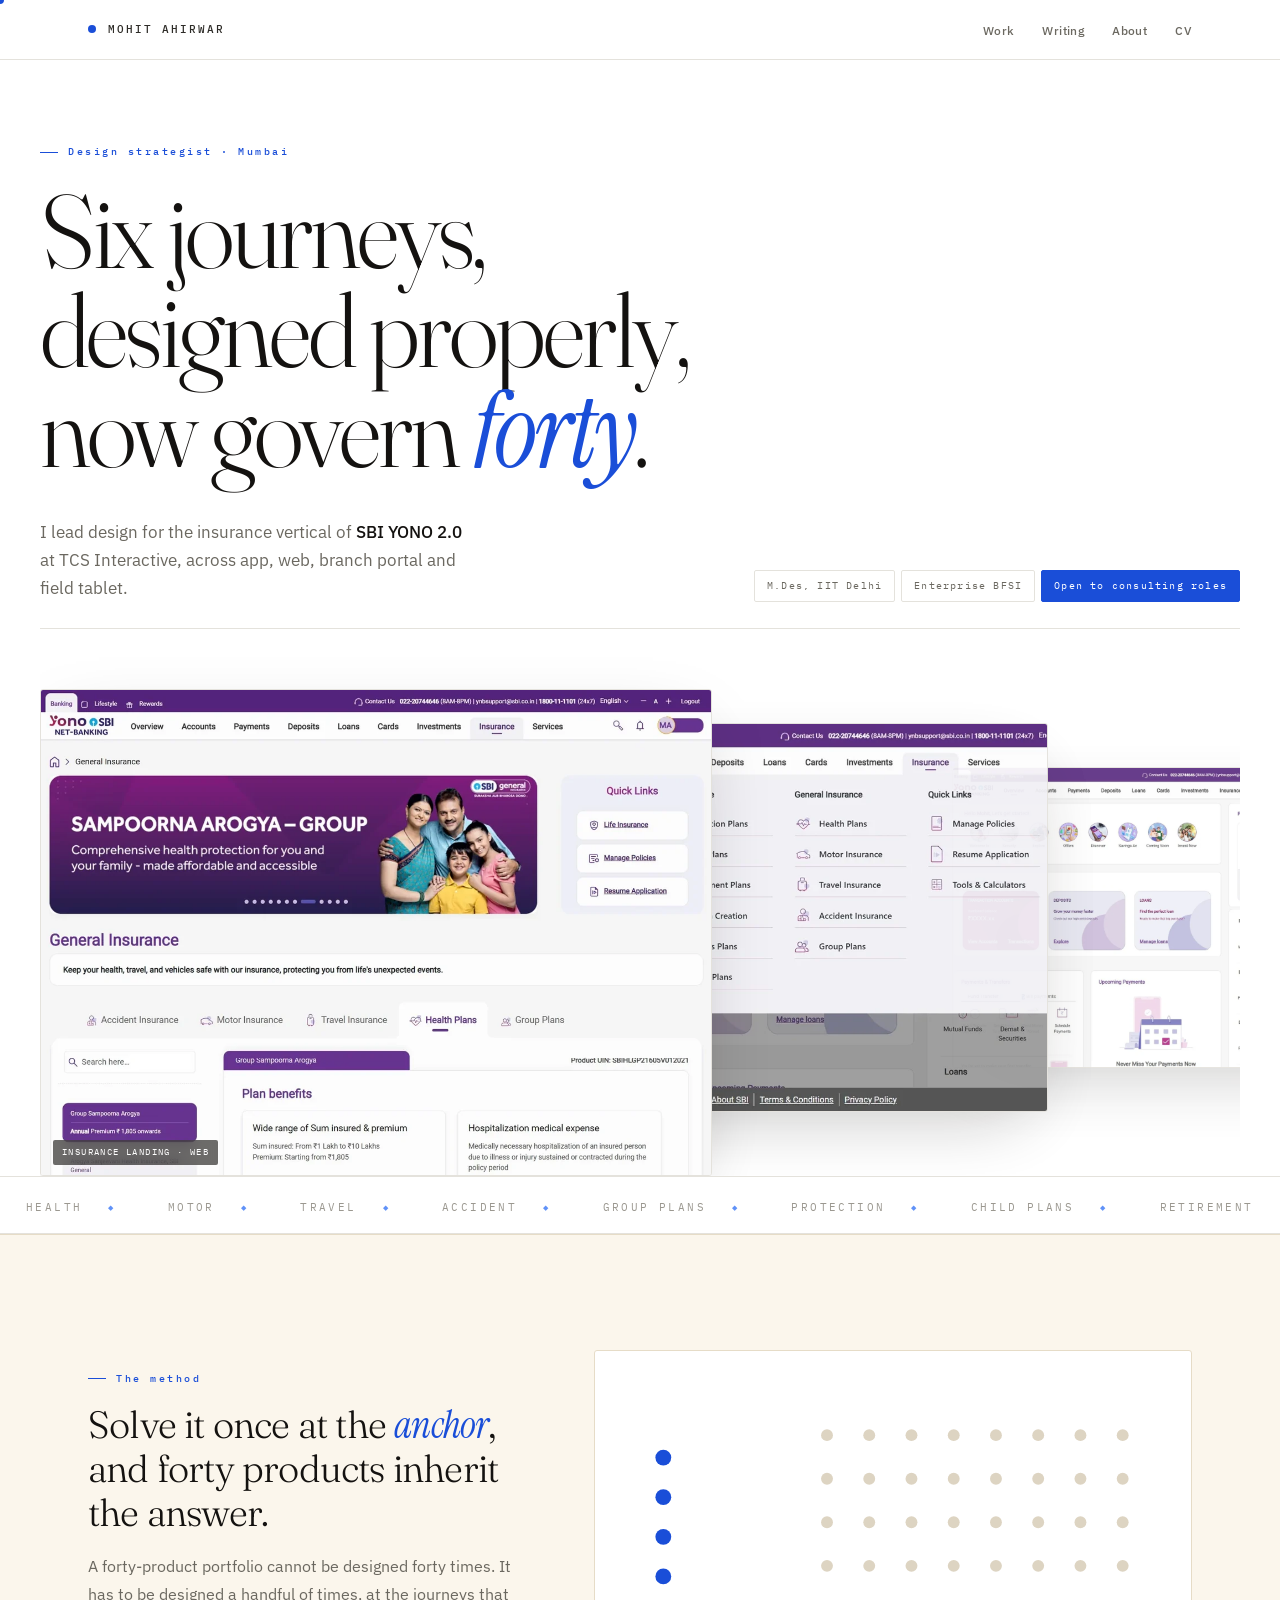
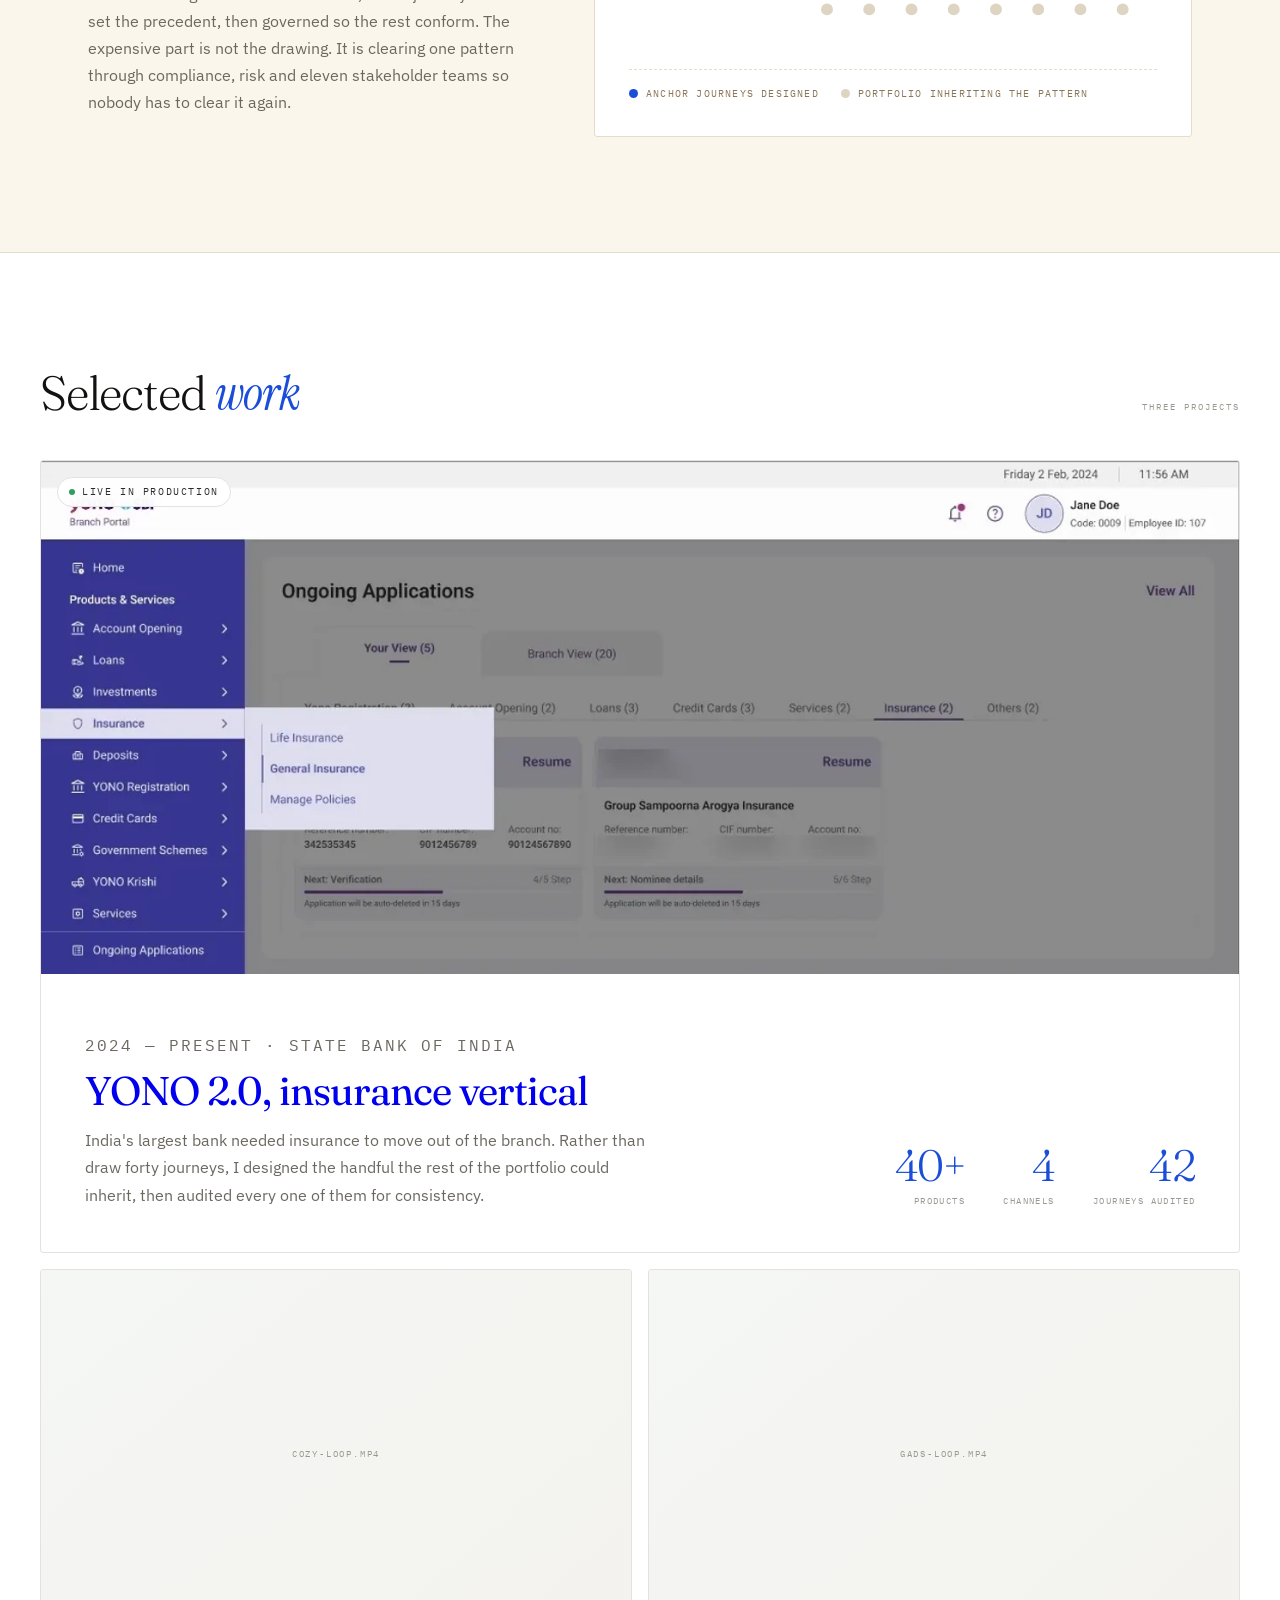
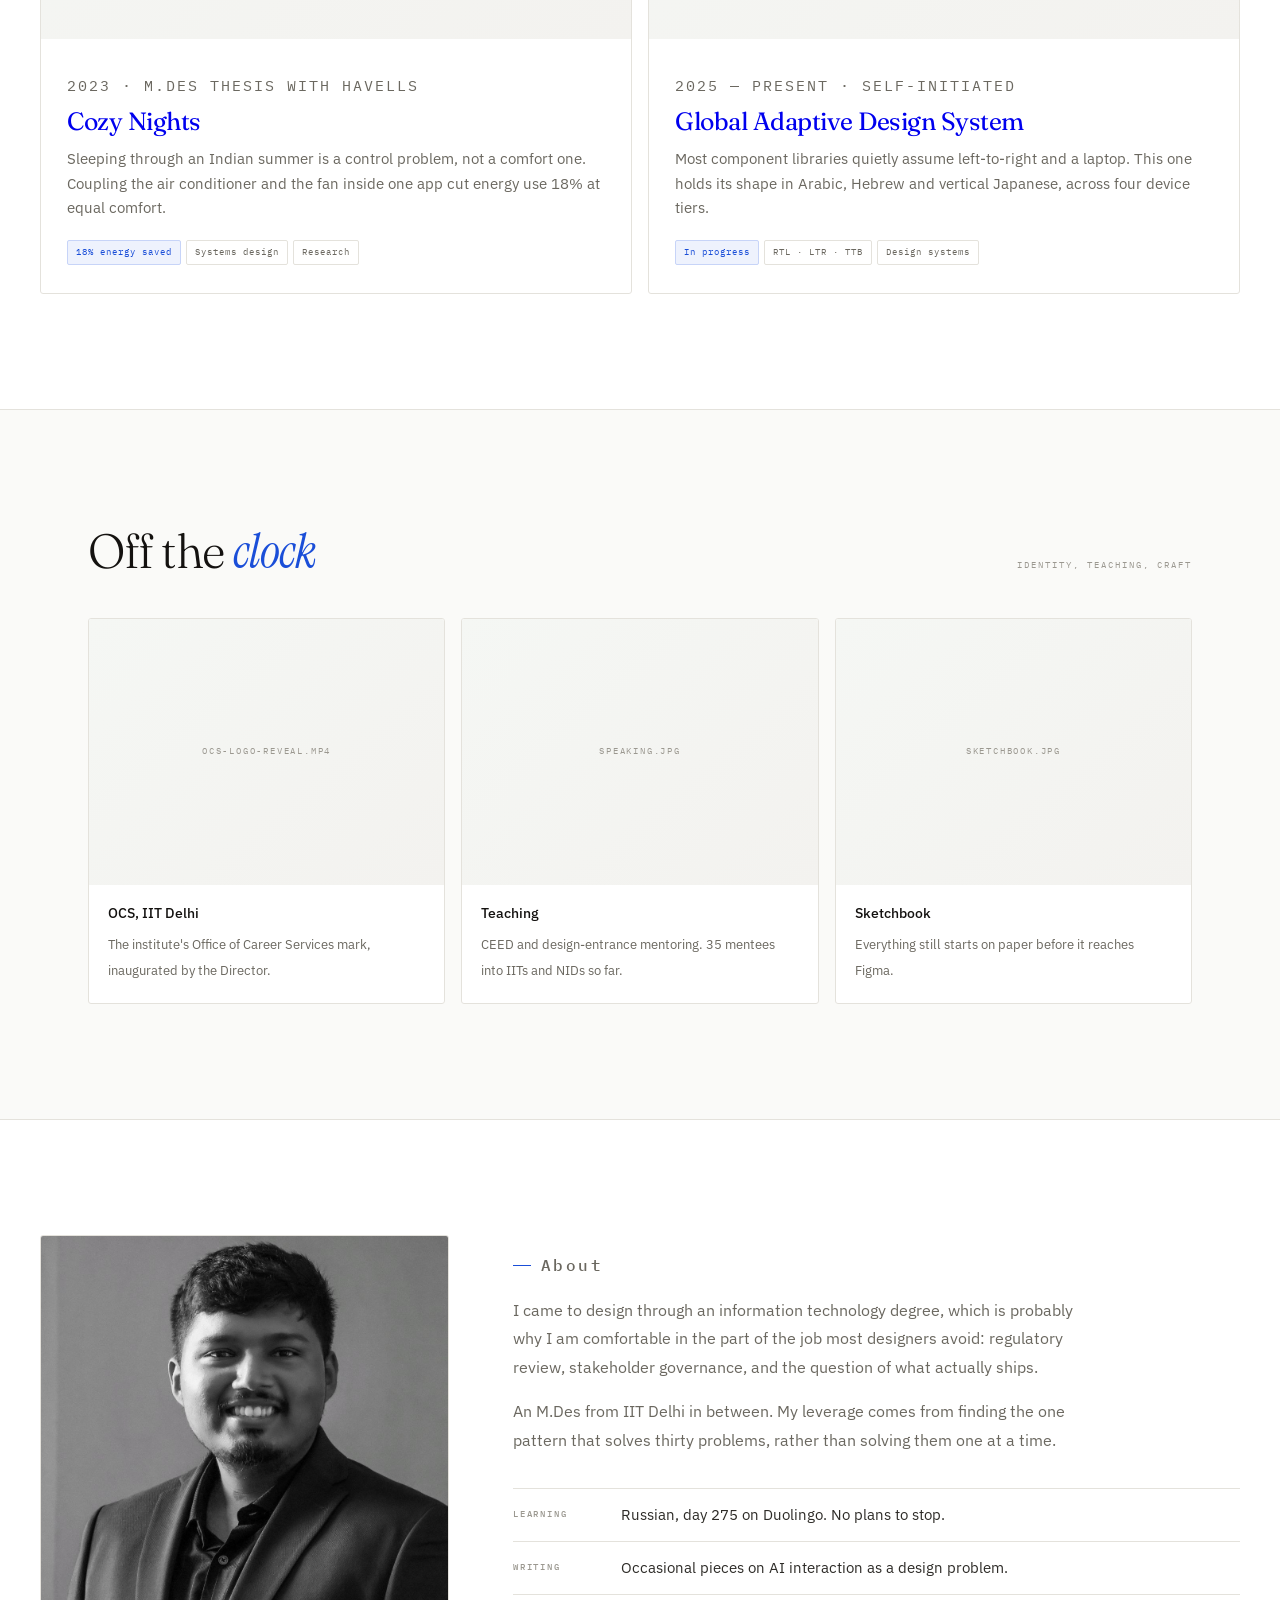
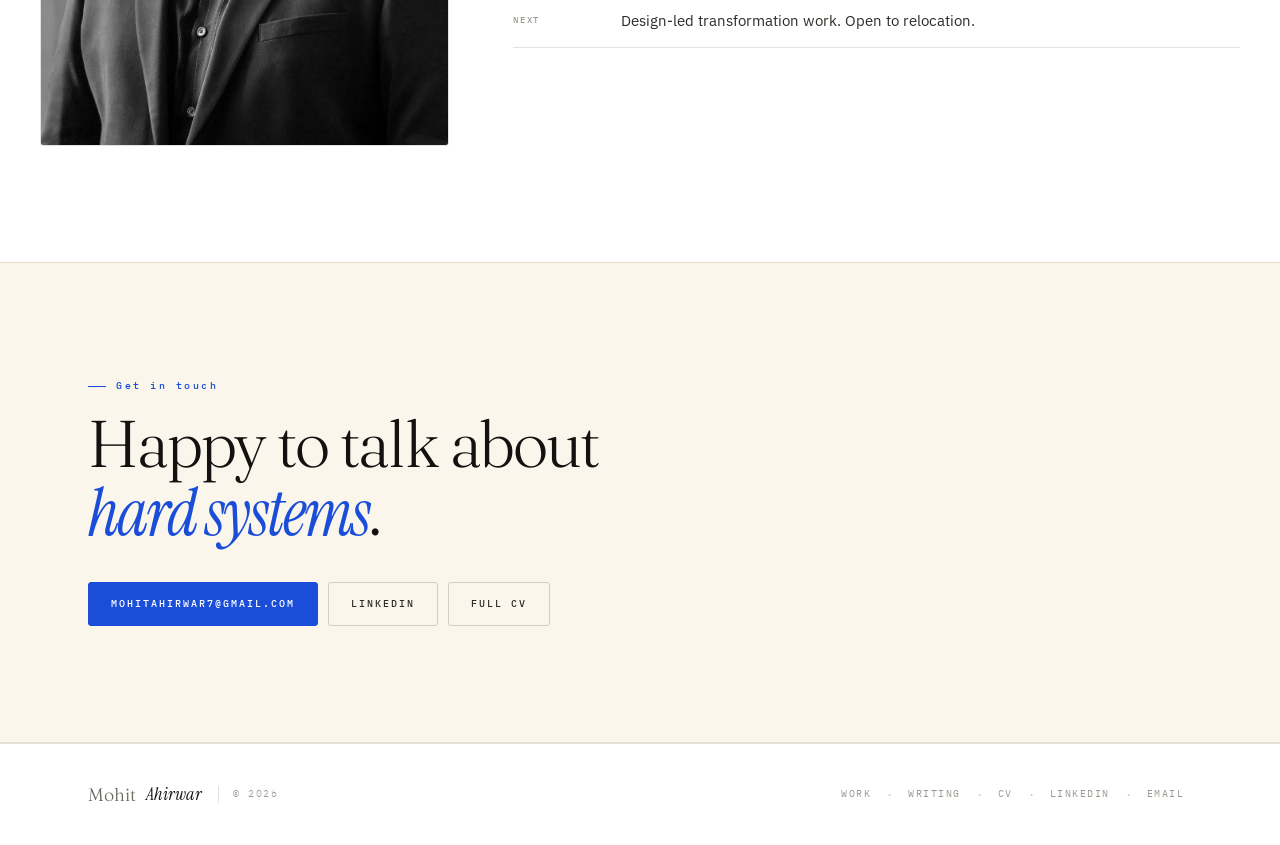
==== commit 6b31292c: "Add files via upload" ====
--- a/index.html
+++ b/index.html
@@ -271,7 +271,7 @@
   <a class="lead reveal" href="yono-case-study.html">
     <div class="lead__media">
       <span class="lead__badge"><i></i> Live in production</span>
-      <img src="assets/yono/crop-insurance-landing.webp" alt="SBI YONO insurance landing page" loading="lazy">
+      <img src="assets/yono/crop-branch-portal.webp" alt="SBI YONO branch portal — staff-facing insurance servicing dashboard" loading="lazy">
     </div>
     <div class="lead__body">
       <div>
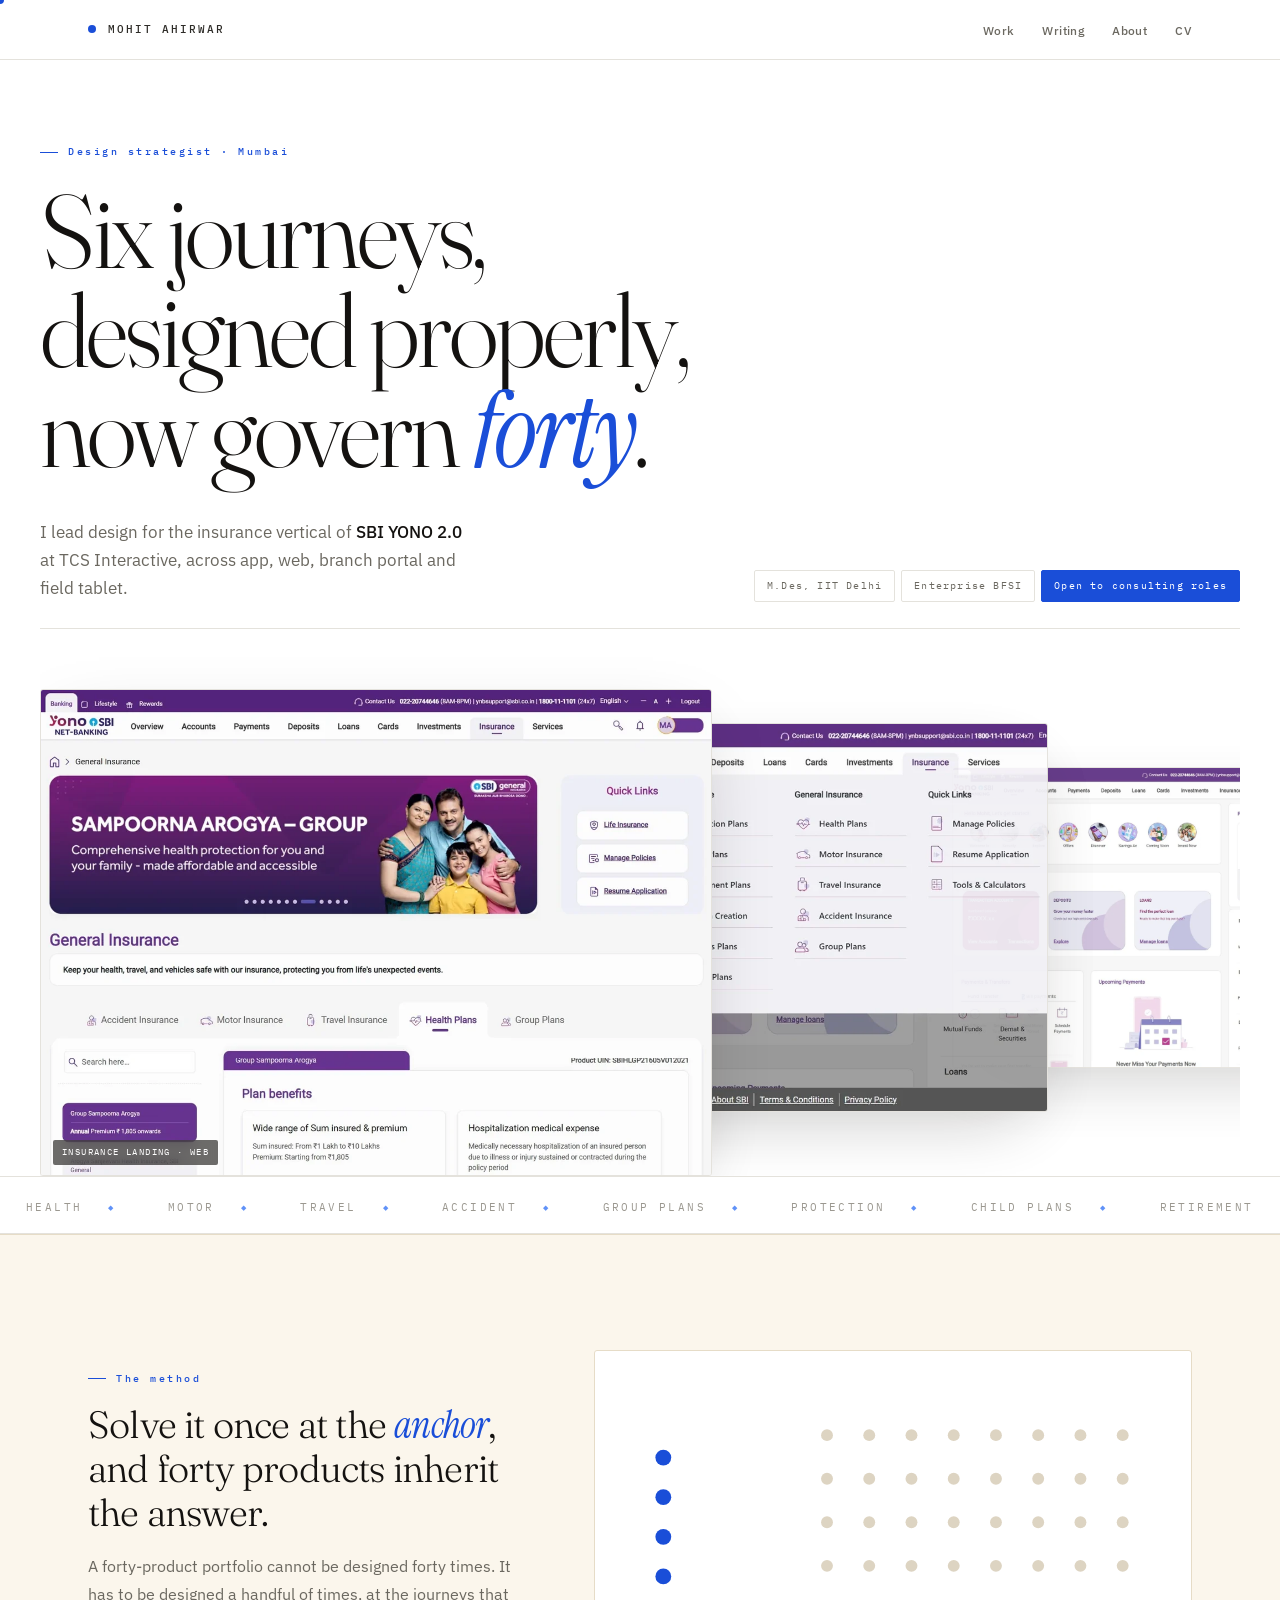
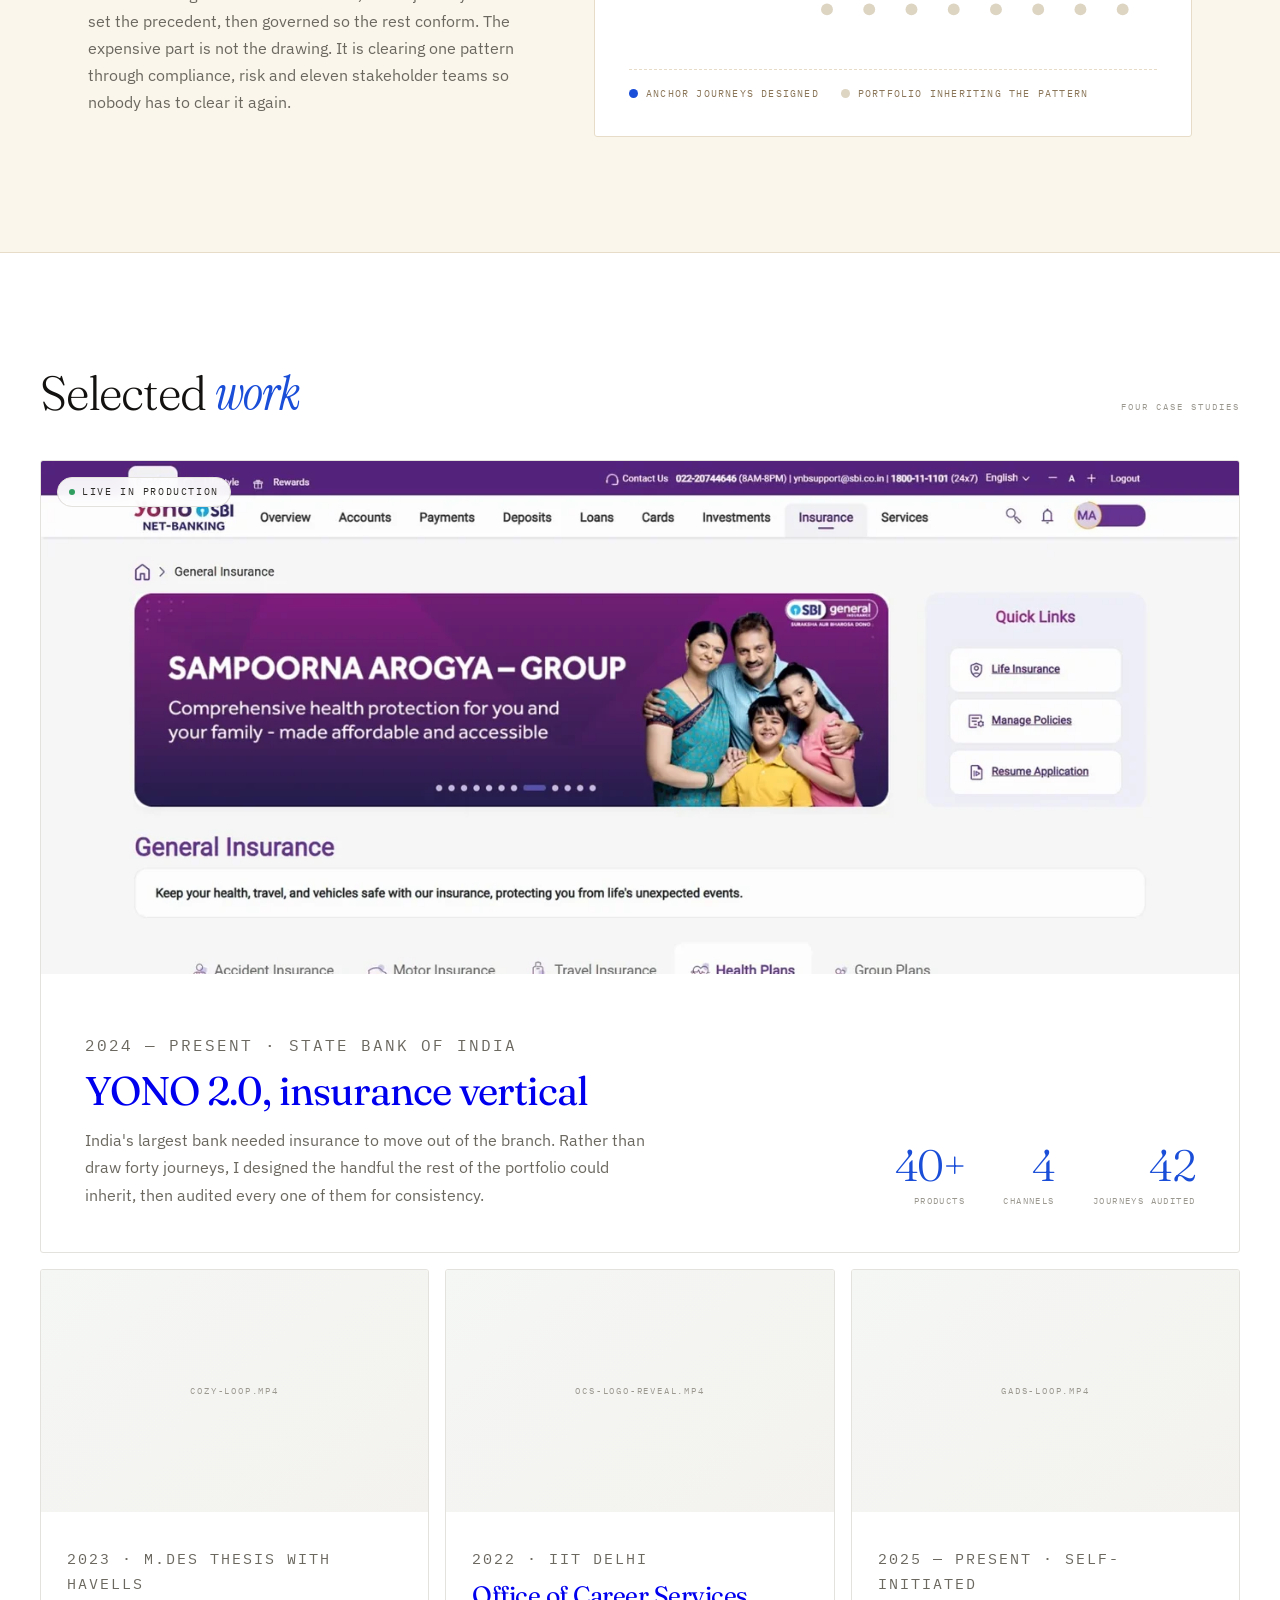
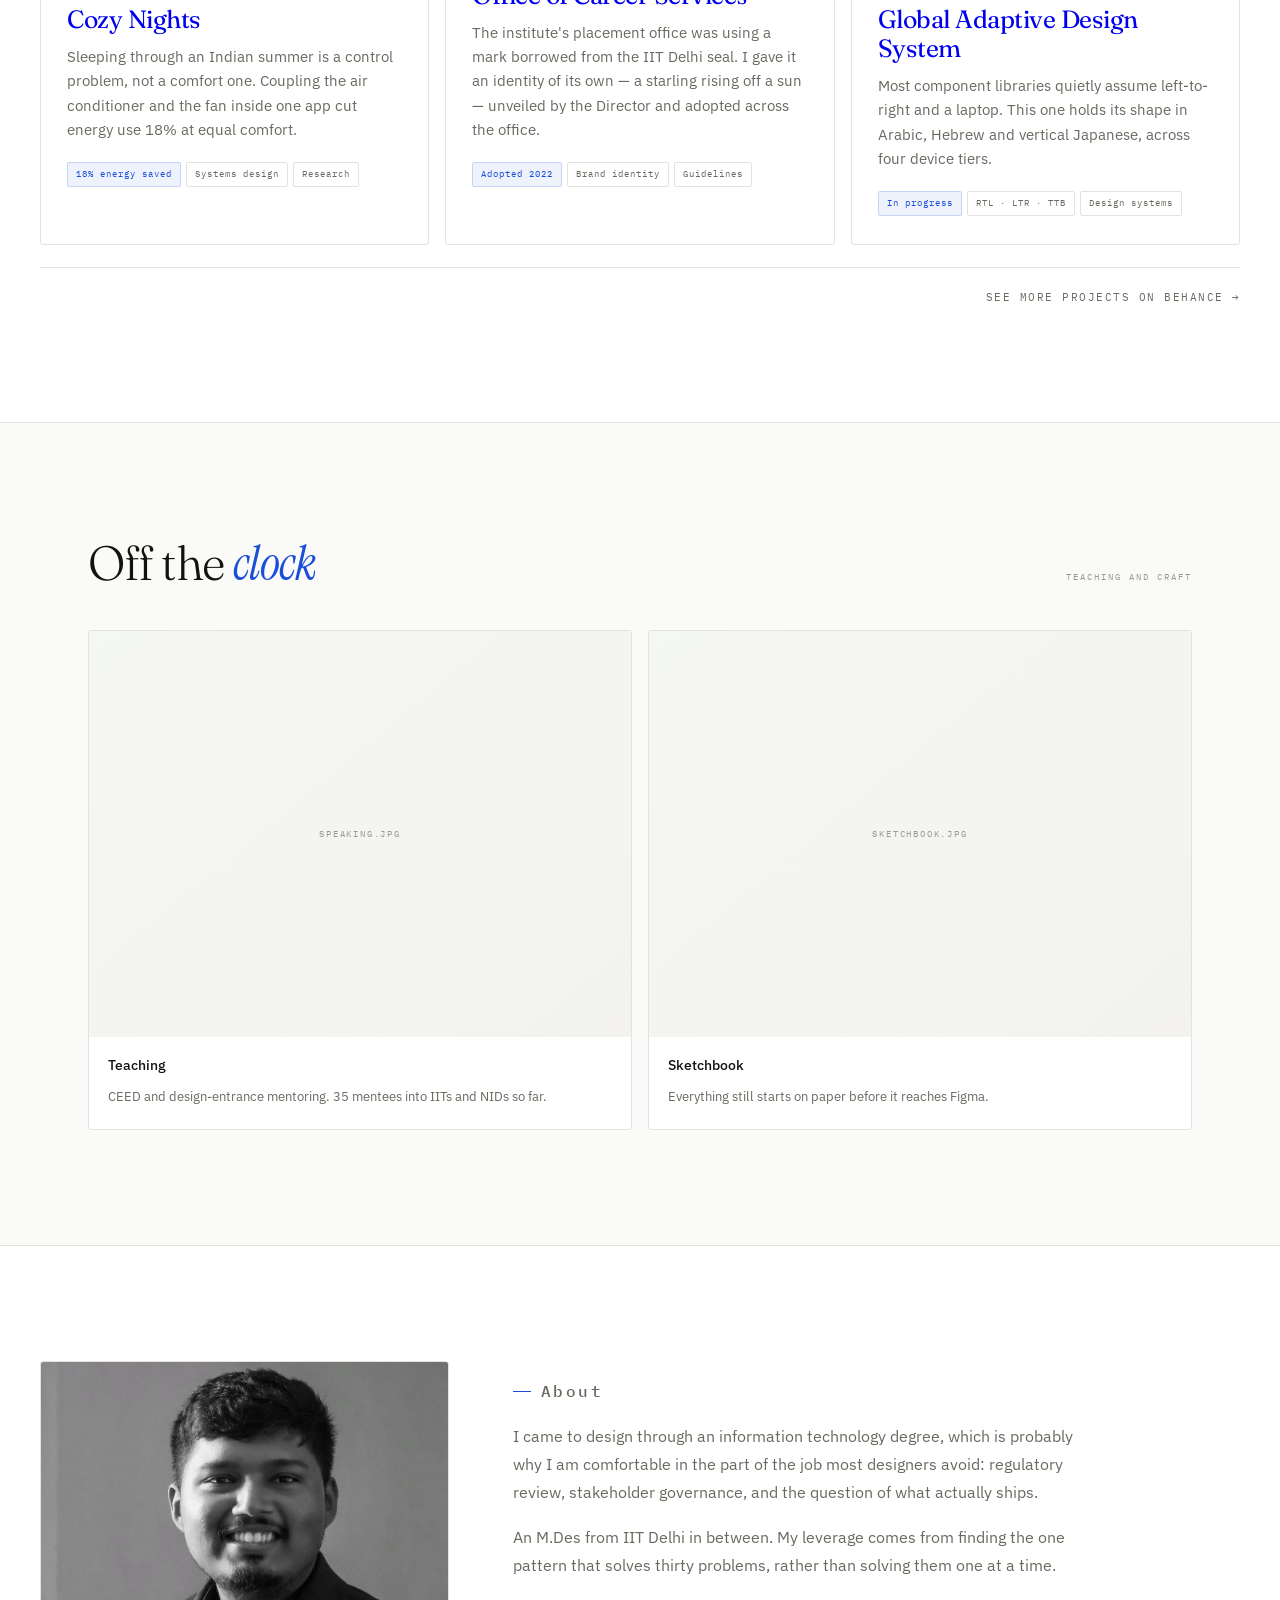
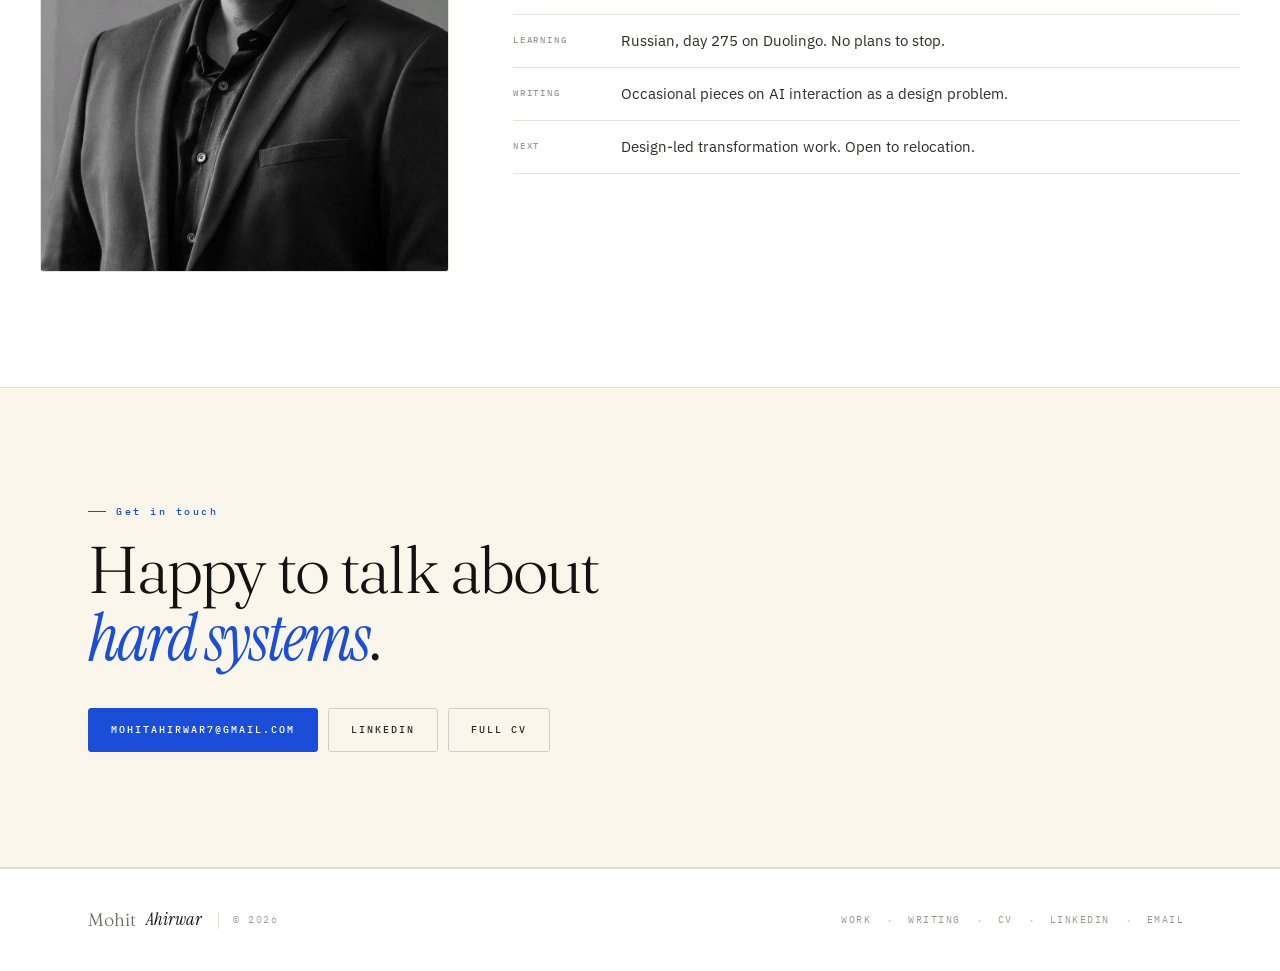
==== commit 445683c5: "Add files via upload" ====
--- a/index.html
+++ b/index.html
@@ -128,7 +128,7 @@
 .figs span{font-family:'IBM Plex Mono',monospace;font-size:9px;letter-spacing:1.4px;text-transform:uppercase;color:var(--ink-3);margin-top:7px;display:block}
 
 /* Secondary pair */
-.pair{display:grid;grid-template-columns:1fr 1fr;gap:16px;margin-top:16px}
+.pair{display:grid;grid-template-columns:repeat(3,1fr);gap:16px;margin-top:16px}
 .mini{
   text-decoration:none;border:1px solid var(--rule);border-radius:var(--r);
   overflow:hidden;background:var(--white);display:flex;flex-direction:column;
@@ -145,8 +145,16 @@
 .tags span{font-family:'IBM Plex Mono',monospace;font-size:9px;letter-spacing:1px;color:var(--ink-2);border:1px solid var(--rule);padding:4px 8px;border-radius:2px}
 .tags span:first-child{background:var(--blue-bg);border-color:var(--blue-bd);color:var(--blue)}
 
+/* See-more link */
+.more-row{margin-top:22px;padding-top:20px;border-top:1px solid var(--rule);display:flex;justify-content:flex-end}
+.more{font-family:'IBM Plex Mono',monospace;font-size:11px;letter-spacing:1.5px;text-transform:uppercase;color:var(--ink-2);text-decoration:none;display:inline-flex;align-items:center;gap:8px;transition:color .25s var(--ease)}
+.more::after{content:'\2192';transition:transform .25s var(--ease);display:inline-block}
+.more:hover{color:var(--blue)}
+.more:hover::after{transform:translateX(4px)}
+
 /* ── OFF THE CLOCK ────────────────────────────────────────── */
 .strip{display:grid;grid-template-columns:repeat(3,1fr);gap:16px}
+.strip--2{grid-template-columns:repeat(2,1fr)}
 .tile{border:1px solid var(--rule);border-radius:var(--r);overflow:hidden;background:var(--white)}
 .tile__m{aspect-ratio:4/3;position:relative;overflow:hidden;background:linear-gradient(140deg,var(--sage-l),var(--bone));display:grid;place-items:center}
 .tile__m video{width:100%;height:100%;object-fit:cover;display:none}
@@ -265,13 +273,13 @@
 <section id="work" class="pb block">
   <div class="head reveal">
     <h2>Selected <em>work</em></h2>
-    <span class="s-lbl">Three projects</span>
+    <span class="s-lbl">Four case studies</span>
   </div>
 
   <a class="lead reveal" href="yono-case-study.html">
     <div class="lead__media">
       <span class="lead__badge"><i></i> Live in production</span>
-      <img src="assets/yono/crop-branch-portal.webp" alt="SBI YONO branch portal — staff-facing insurance servicing dashboard" loading="lazy">
+      <img src="assets/yono/crop-insurance-landing.webp" alt="SBI YONO insurance landing page" loading="lazy">
     </div>
     <div class="lead__body">
       <div>
@@ -300,7 +308,19 @@
         <div class="tags"><span>18% energy saved</span><span>Systems design</span><span>Research</span></div>
       </div>
     </a>
-    <a class="mini reveal d2" href="global-adaptive-design-system.html">
+    <a class="mini reveal d2" href="ocs-logo-case-study.html">
+      <div class="mini__media">
+        <span class="mini__ph">ocs-logo-reveal.mp4</span>
+        <video muted loop playsinline preload="none" data-src="assets/work/ocs-logo-reveal.mp4"></video>
+      </div>
+      <div class="mini__body">
+        <p class="s-lbl">2022 · IIT Delhi</p>
+        <h3>Office of Career Services</h3>
+        <p>The institute's placement office was using a mark borrowed from the IIT Delhi seal. I gave it an identity of its own — a starling rising off a sun — unveiled by the Director and adopted across the office.</p>
+        <div class="tags"><span>Adopted 2022</span><span>Brand identity</span><span>Guidelines</span></div>
+      </div>
+    </a>
+    <a class="mini reveal d3" href="global-adaptive-design-system.html">
       <div class="mini__media">
         <span class="mini__ph">gads-loop.mp4</span>
         <video muted loop playsinline preload="none" data-src="assets/work/gads-loop.mp4"></video>
@@ -313,27 +333,24 @@
       </div>
     </a>
   </div>
+
+  <div class="more-row reveal">
+    <a class="more" href="https://www.behance.net/mohitahirwar" target="_blank" rel="noopener noreferrer">See more projects on Behance</a>
+  </div>
 </section>
 
 <section class="block tint-bone">
   <div class="pb">
     <div class="head reveal">
       <h2>Off the <em>clock</em></h2>
-      <span class="s-lbl">Identity, teaching, craft</span>
-    </div>
-    <div class="strip">
+      <span class="s-lbl">Teaching and craft</span>
+    </div>
+    <div class="strip strip--2">
       <figure class="tile reveal d1">
-        <div class="tile__m">
-          <span class="tile__ph">ocs-logo-reveal.mp4</span>
-          <video muted loop playsinline preload="none" data-src="assets/work/ocs-logo-reveal.mp4"></video>
-        </div>
-        <figcaption class="tile__c"><b>OCS, IIT Delhi</b><span>The institute's Office of Career Services mark, inaugurated by the Director.</span></figcaption>
-      </figure>
-      <figure class="tile reveal d2">
         <div class="tile__m"><span class="tile__ph">speaking.jpg</span></div>
         <figcaption class="tile__c"><b>Teaching</b><span>CEED and design-entrance mentoring. 35 mentees into IITs and NIDs so far.</span></figcaption>
       </figure>
-      <figure class="tile reveal d3">
+      <figure class="tile reveal d2">
         <div class="tile__m"><span class="tile__ph">sketchbook.jpg</span></div>
         <figcaption class="tile__c"><b>Sketchbook</b><span>Everything still starts on paper before it reaches Figma.</span></figcaption>
       </figure>
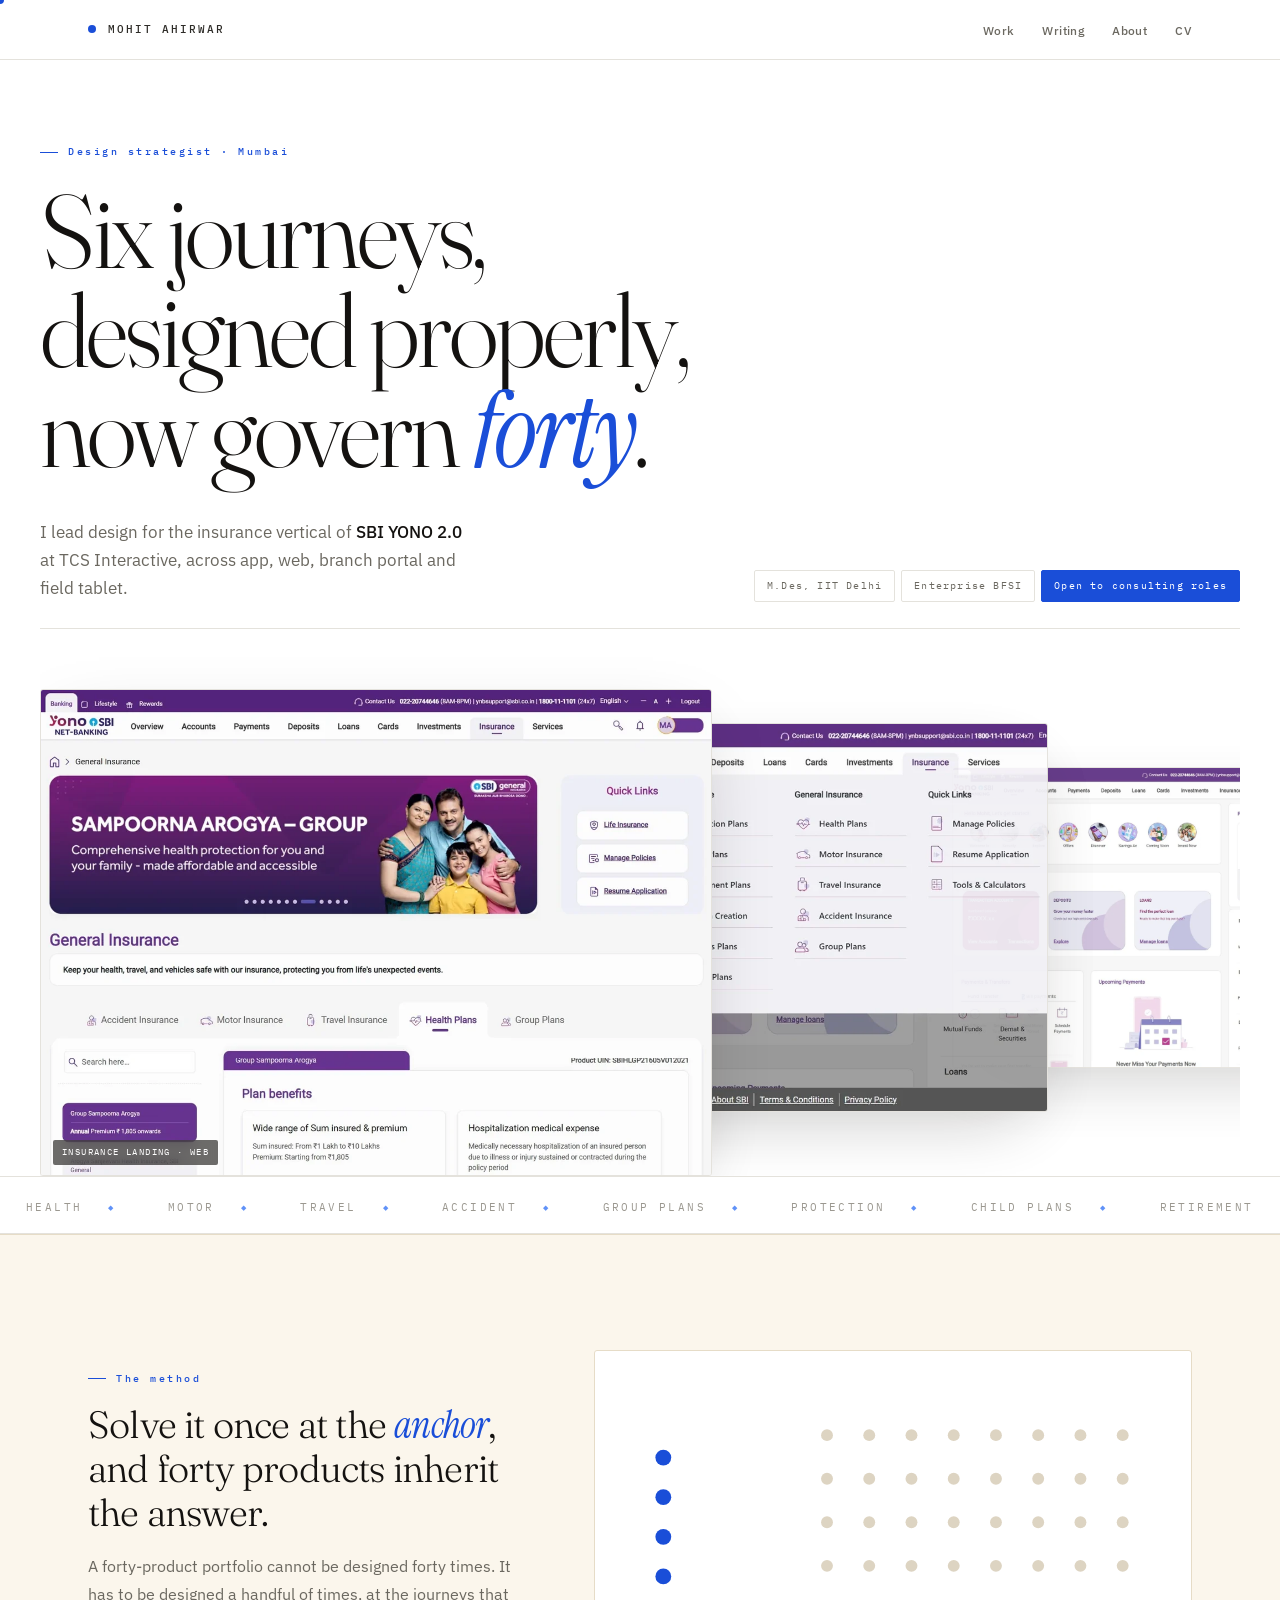
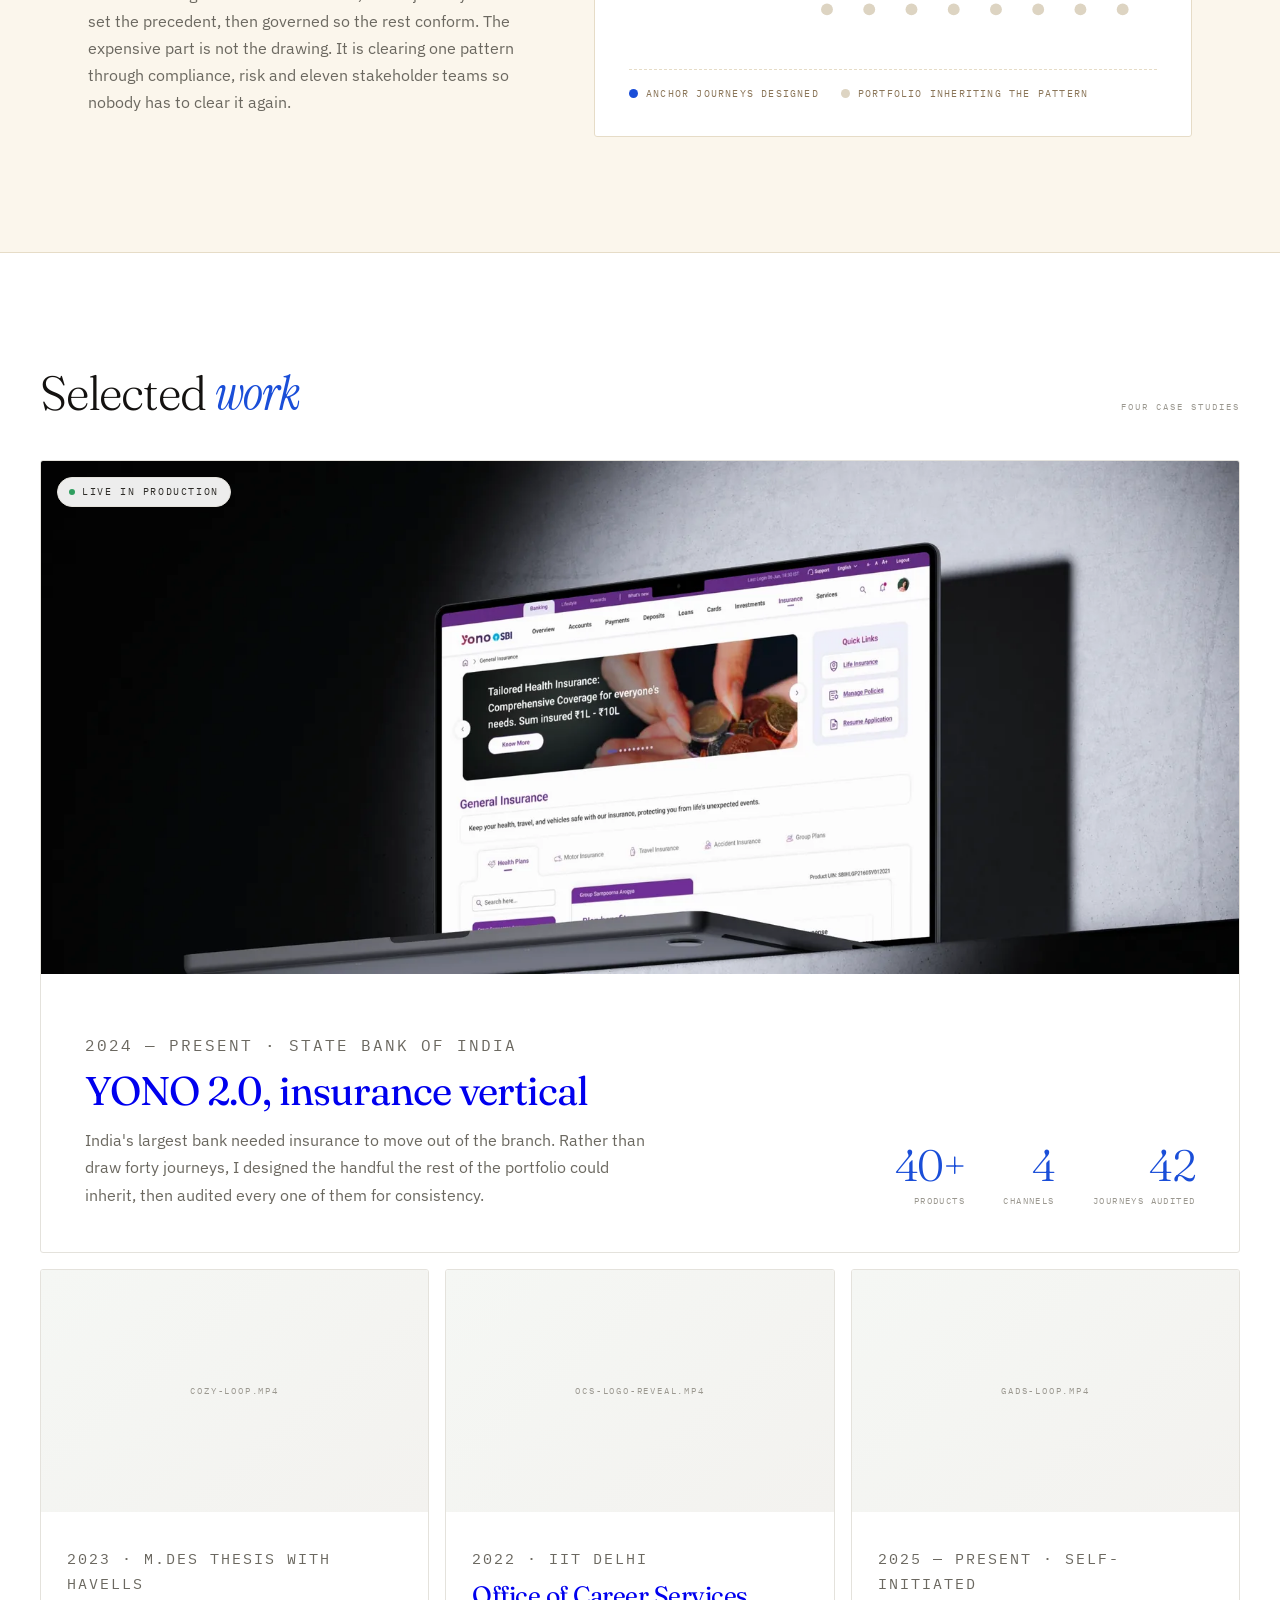
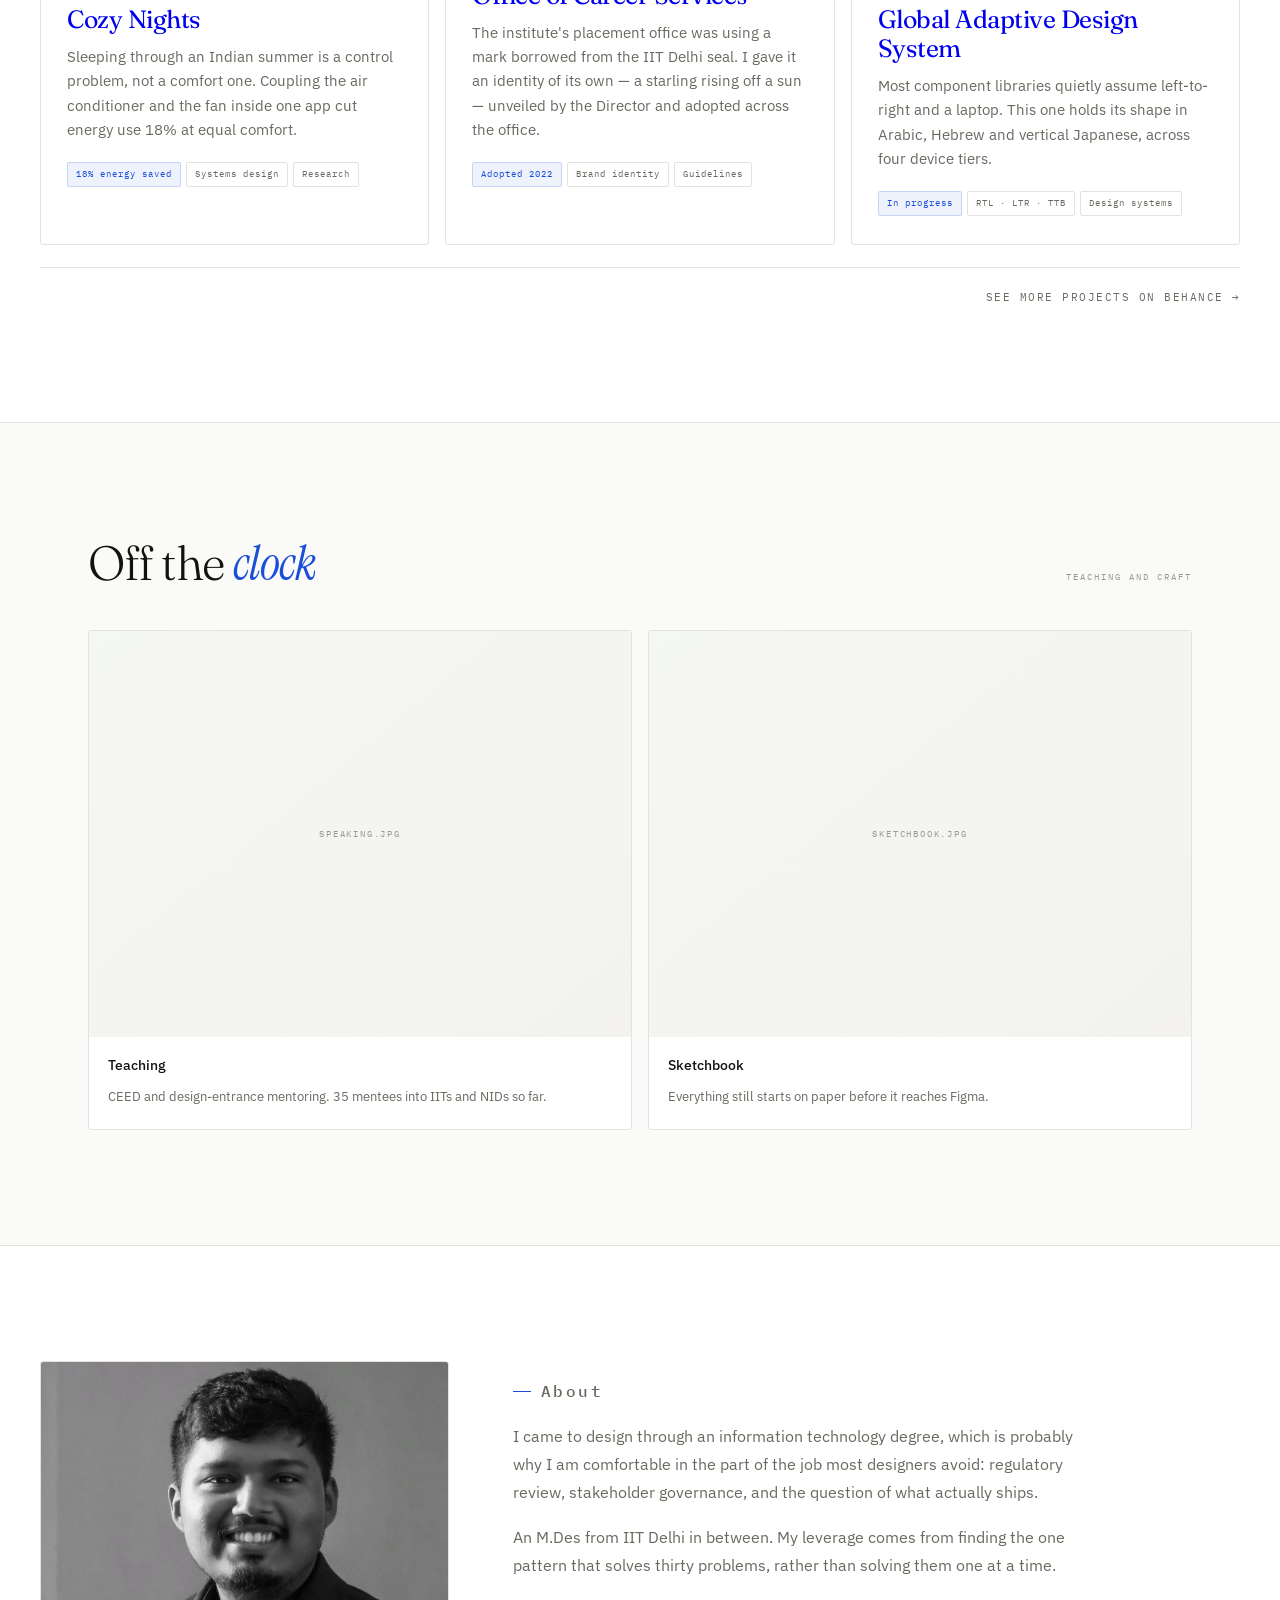
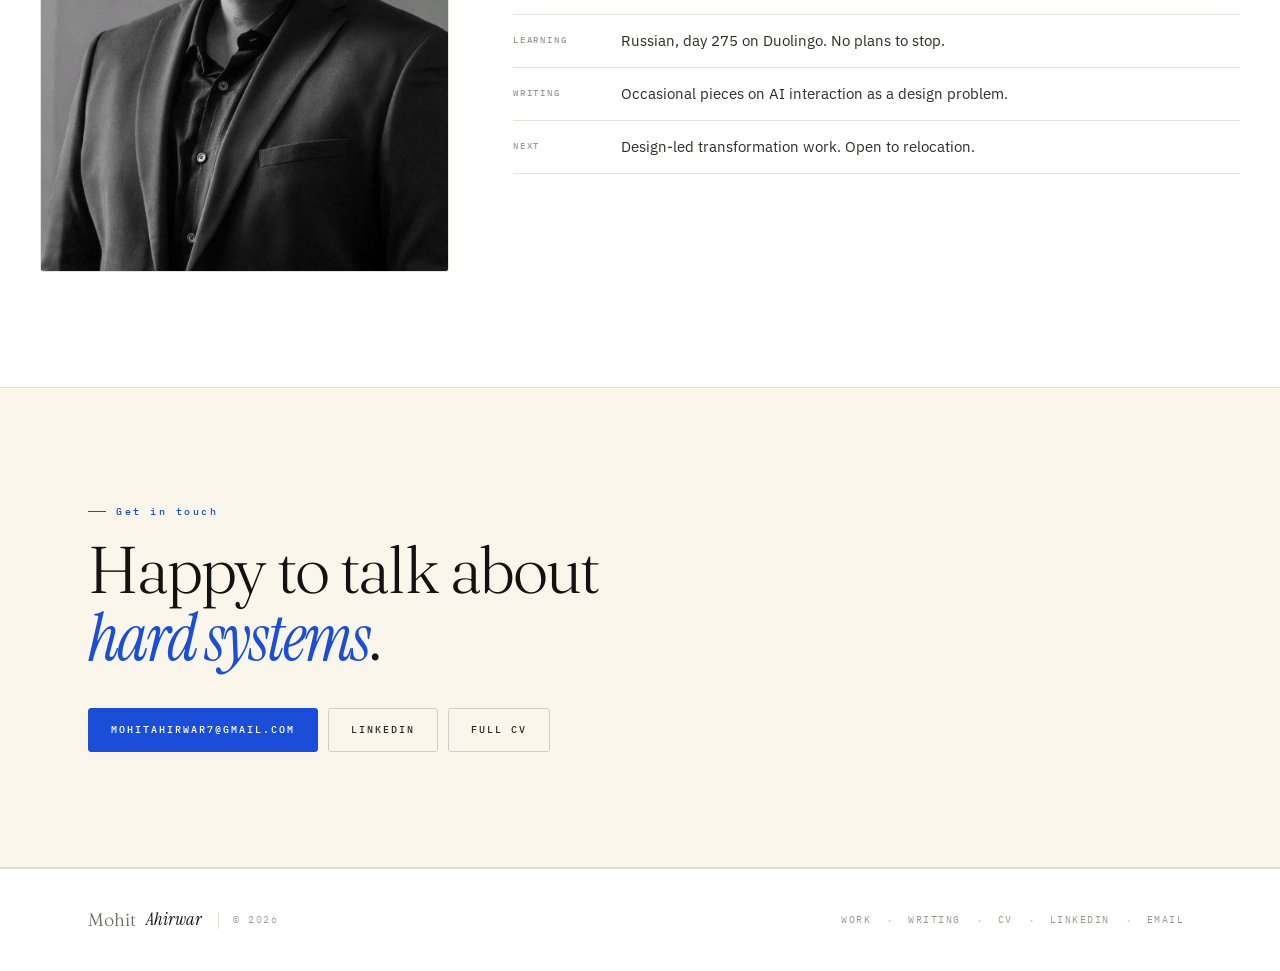
==== commit 0b3fe273: "Add files via upload" ====
--- a/index.html
+++ b/index.html
@@ -279,7 +279,7 @@
   <a class="lead reveal" href="yono-case-study.html">
     <div class="lead__media">
       <span class="lead__badge"><i></i> Live in production</span>
-      <img src="assets/yono/crop-insurance-landing.webp" alt="SBI YONO insurance landing page" loading="lazy">
+      <img src="assets/yono/banners/lead-yono-web.webp" alt="SBI YONO 2.0 General Insurance on web" loading="lazy">
     </div>
     <div class="lead__body">
       <div>
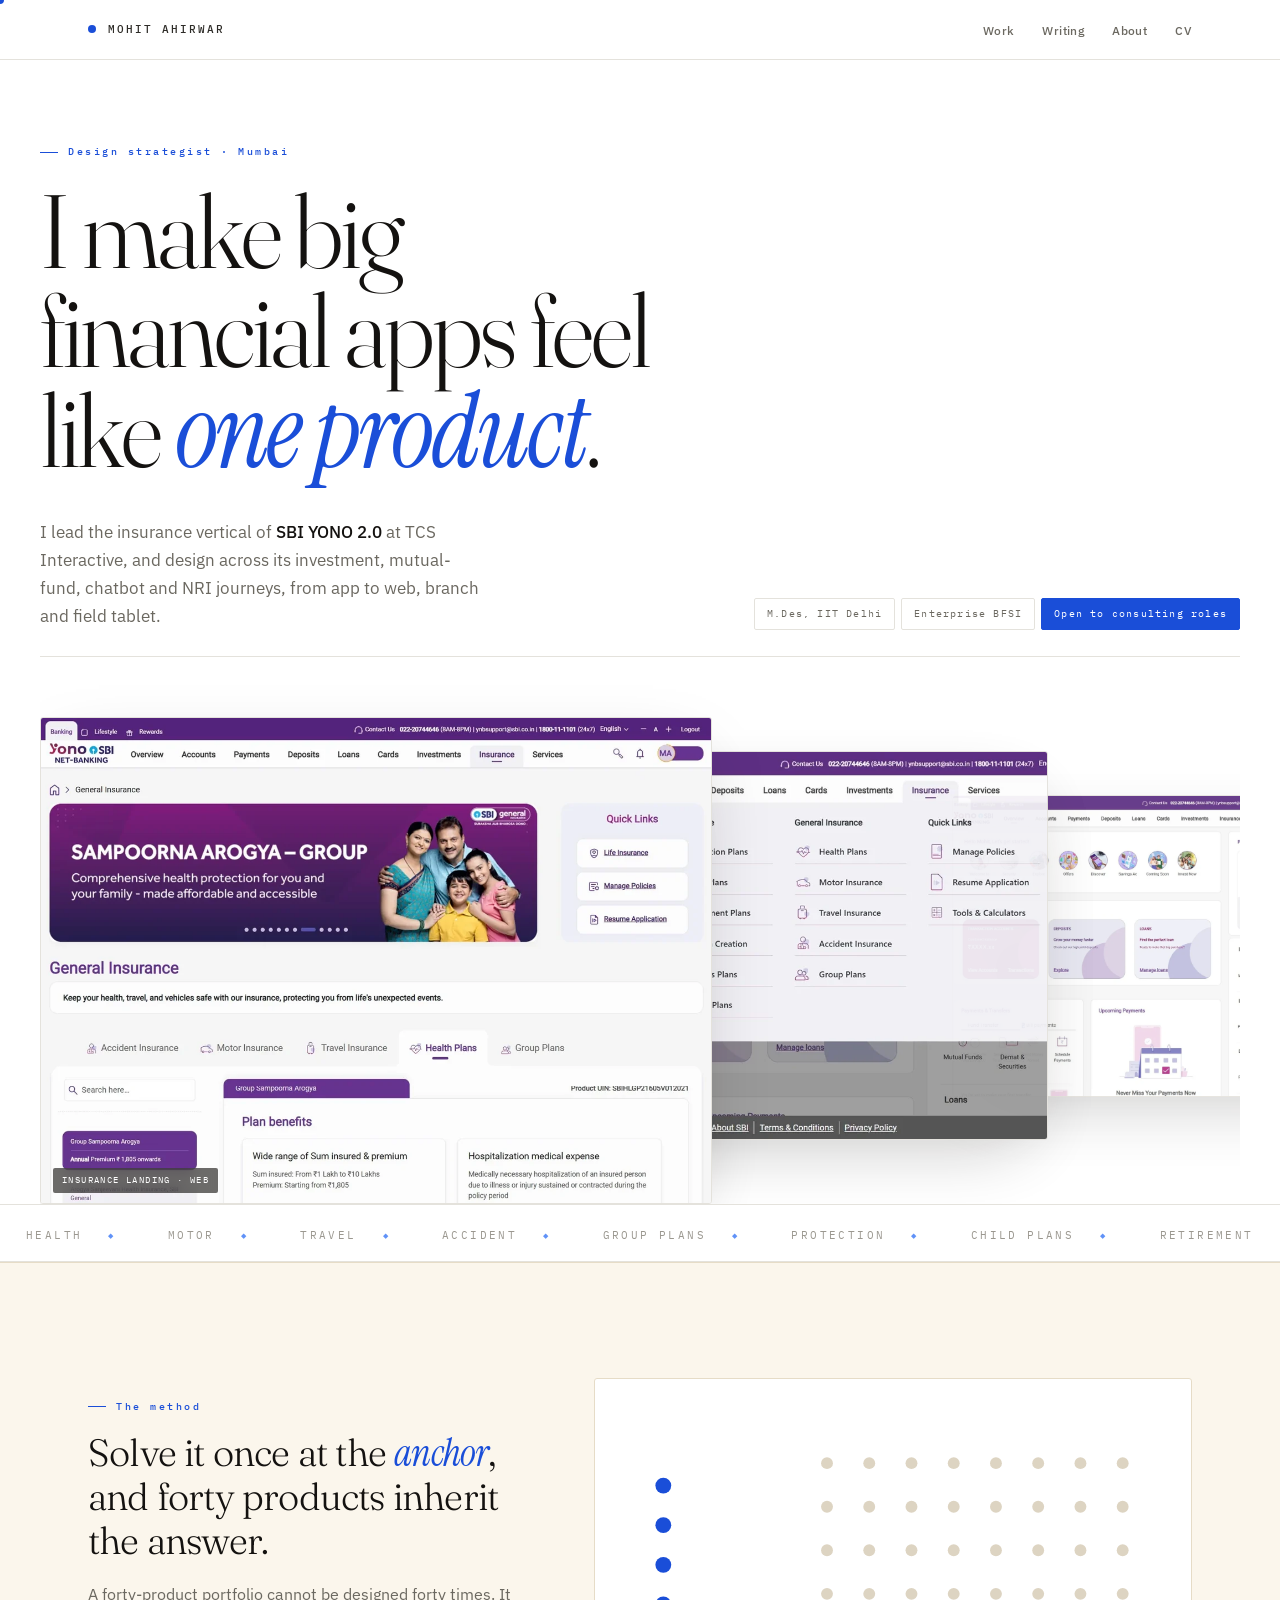
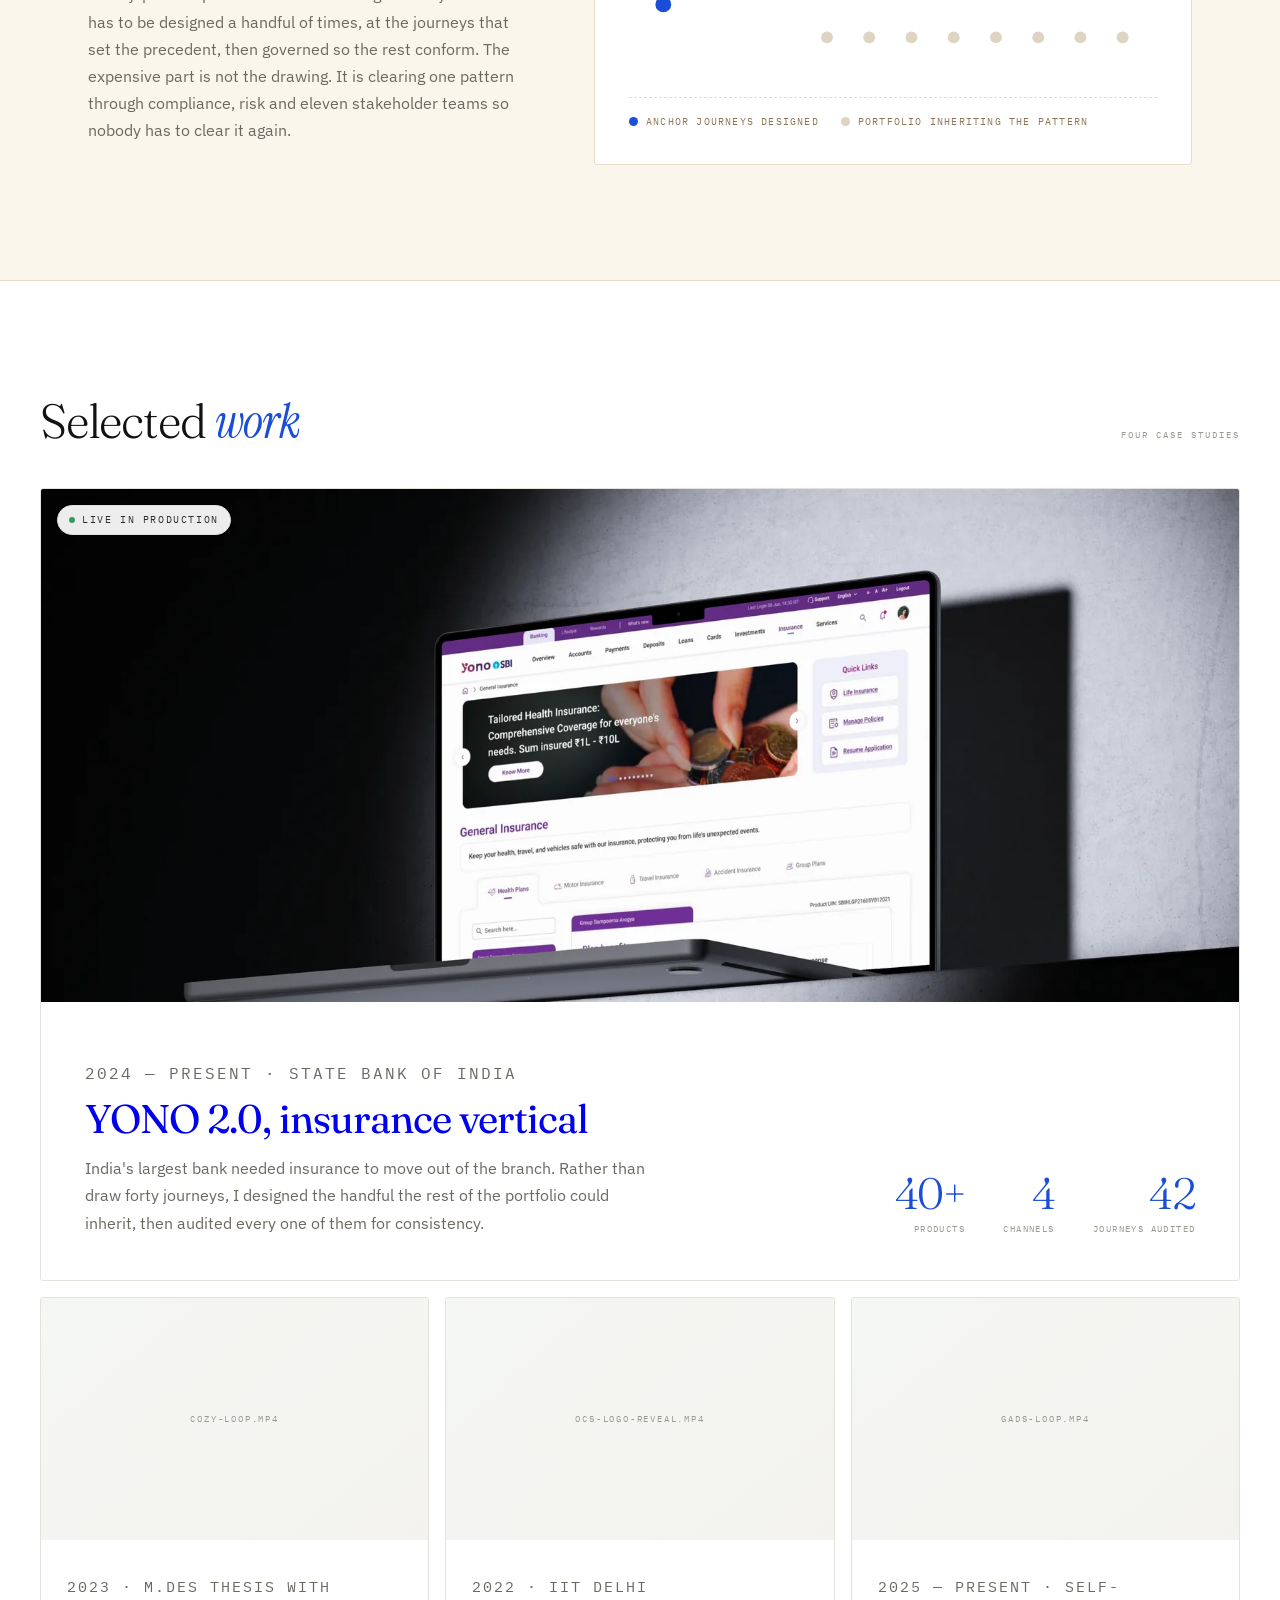
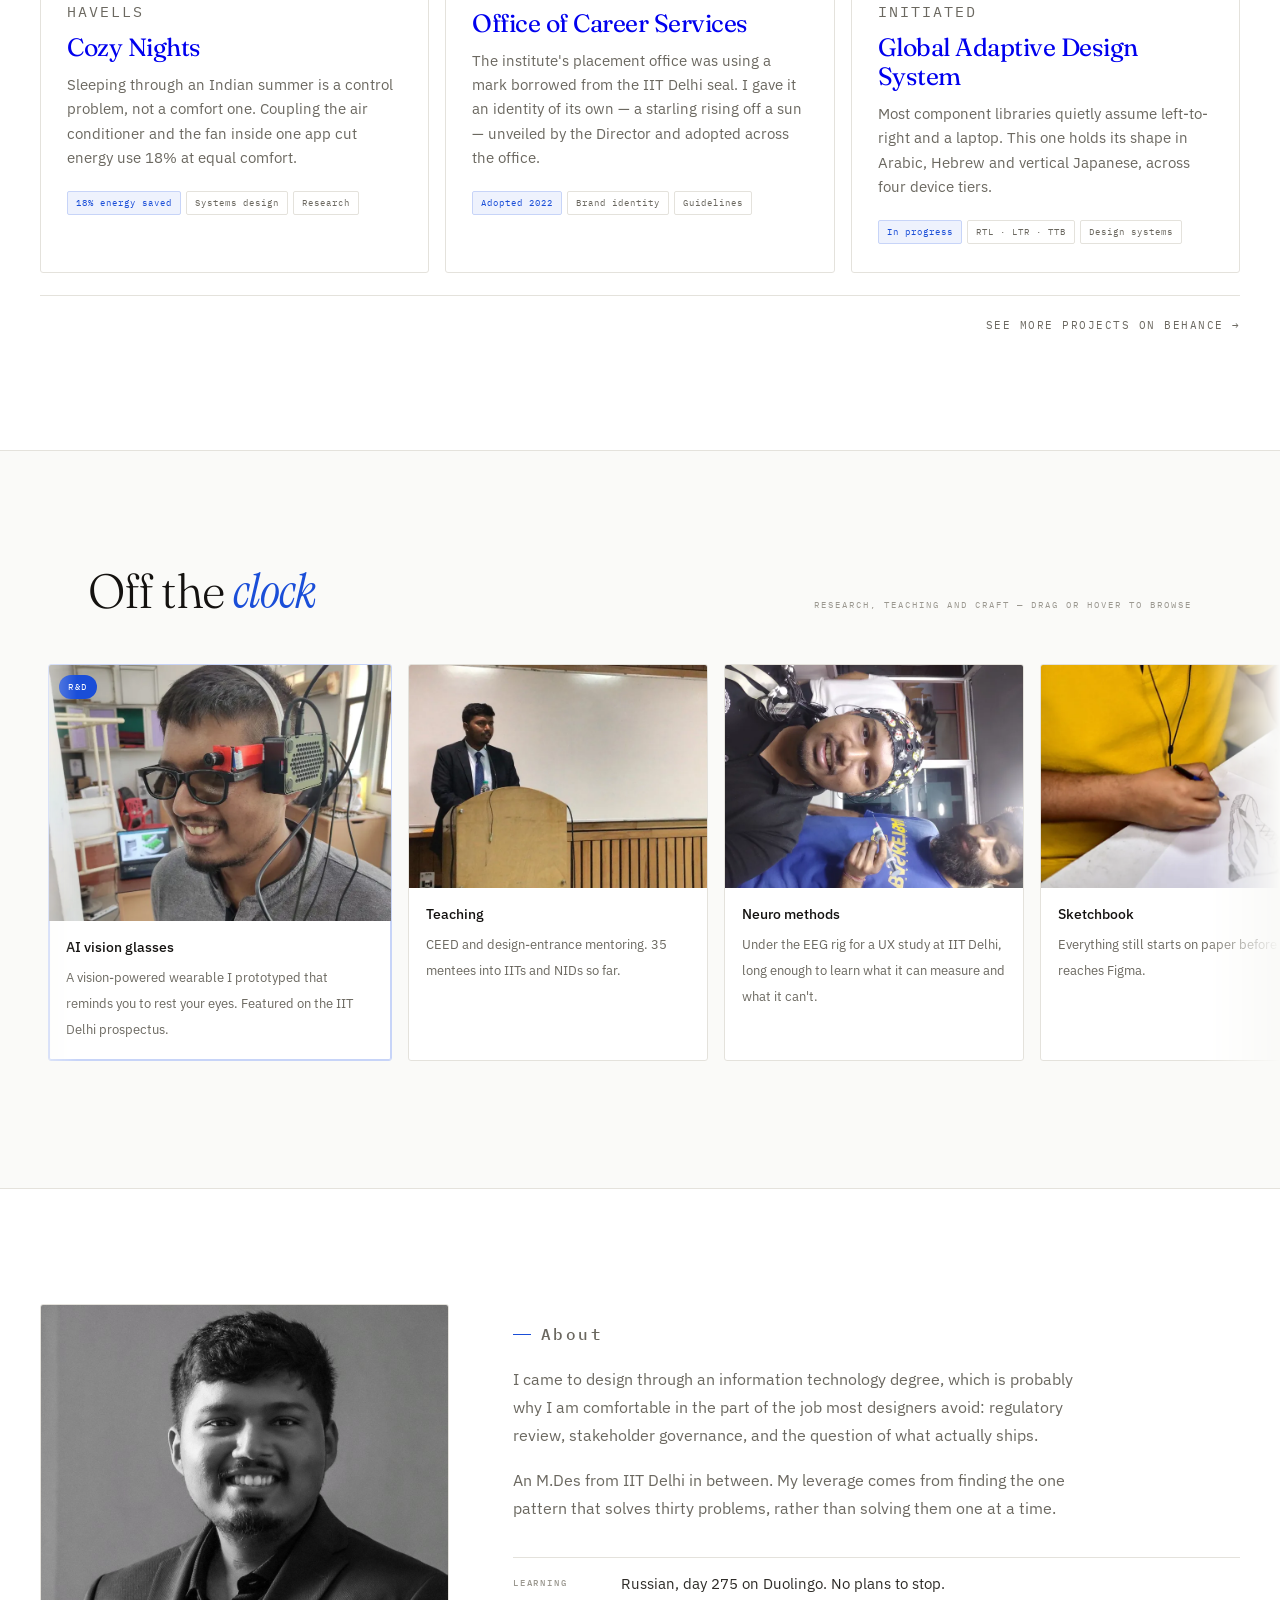
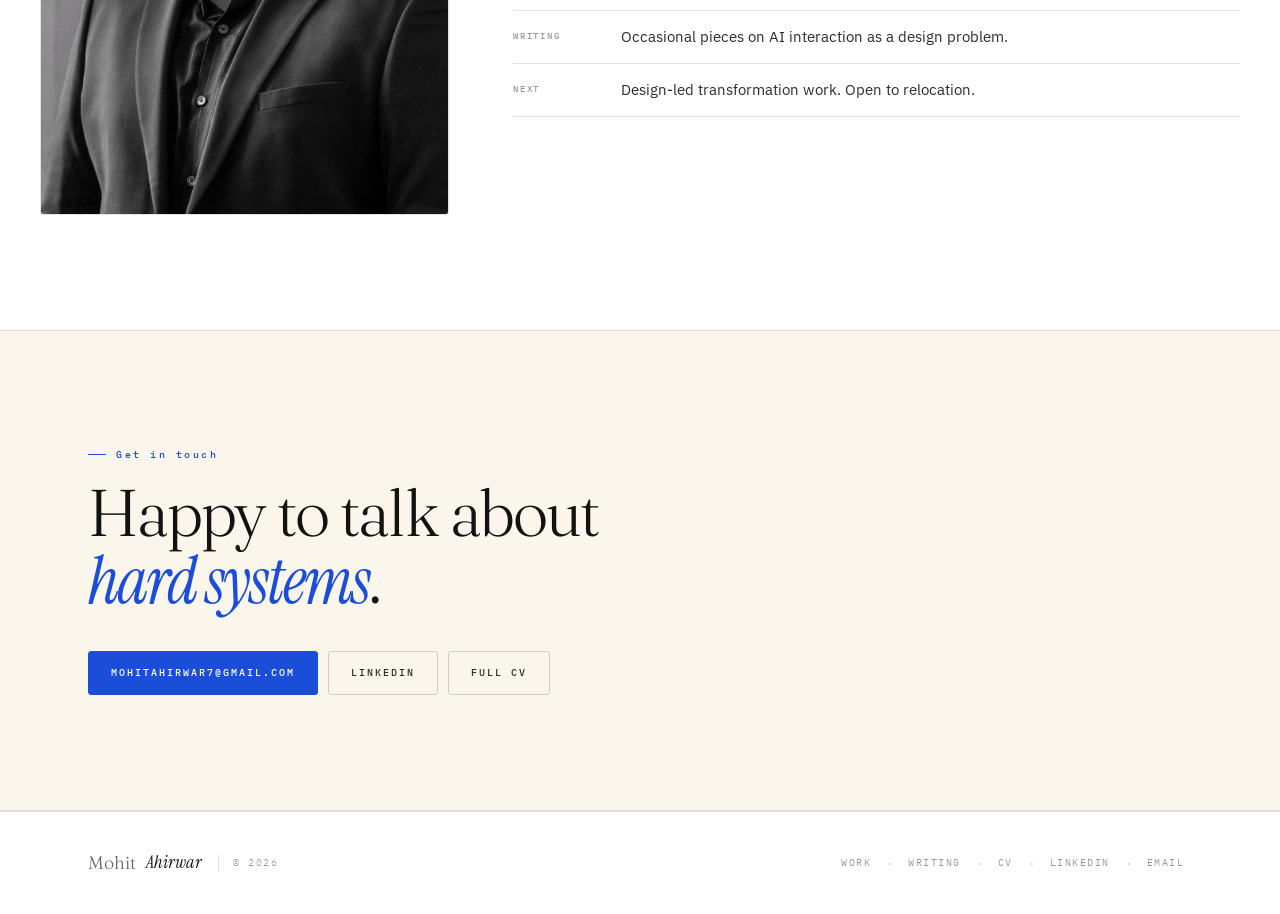
==== commit 7cdfc7dd: "Add files via upload" ====
--- a/index.html
+++ b/index.html
@@ -8,7 +8,7 @@
 <meta property="og:type" content="website">
 <meta property="og:url" content="https://ahirwarmohit.github.io/">
 <meta property="og:title" content="Mohit Ahirwar — Design Strategist">
-<meta property="og:description" content="Six journeys, designed properly, now govern forty.">
+<meta property="og:description" content="Design strategist on SBI YONO 2.0 at TCS Interactive. I make big financial apps feel like one product, across app, web, branch and field.">
 <meta property="og:image" content="https://ahirwarmohit.github.io/assets/og-image.png">
 <meta name="twitter:card" content="summary_large_image">
 <link rel="icon" type="image/svg+xml" href="assets/favicon.svg">
@@ -152,16 +152,35 @@
 .more:hover{color:var(--blue)}
 .more:hover::after{transform:translateX(4px)}
 
-/* ── OFF THE CLOCK ────────────────────────────────────────── */
-.strip{display:grid;grid-template-columns:repeat(3,1fr);gap:16px}
-.strip--2{grid-template-columns:repeat(2,1fr)}
-.tile{border:1px solid var(--rule);border-radius:var(--r);overflow:hidden;background:var(--white)}
-.tile__m{aspect-ratio:4/3;position:relative;overflow:hidden;background:linear-gradient(140deg,var(--sage-l),var(--bone));display:grid;place-items:center}
-.tile__m video{width:100%;height:100%;object-fit:cover;display:none}
-.tile__ph{font-family:'IBM Plex Mono',monospace;font-size:9px;letter-spacing:1.8px;color:var(--ink-3);text-transform:uppercase}
-.tile__c{padding:17px 19px 20px}
-.tile__c b{display:block;font-size:14px;font-weight:500;margin-bottom:5px}
-.tile__c span{font-size:13px;color:var(--ink-2);line-height:1.6}
+/* ── OFF THE CLOCK · CAROUSEL ─────────────────────────────── */
+.carousel{
+  overflow-x:auto;overflow-y:hidden;scrollbar-width:none;-ms-overflow-style:none;
+  cursor:grab;margin-top:8px;
+  -webkit-mask:linear-gradient(90deg,transparent,#000 6%,#000 94%,transparent);
+  mask:linear-gradient(90deg,transparent,#000 6%,#000 94%,transparent);
+}
+.carousel::-webkit-scrollbar{display:none}
+.carousel.dragging{cursor:grabbing}
+.carousel:focus-visible{outline:2px solid var(--blue);outline-offset:4px}
+.carousel__track{display:flex;gap:16px;width:max-content;list-style:none;padding:6px var(--pad) 12px}
+.ctile{
+  flex:0 0 300px;border:1px solid var(--rule);border-radius:var(--r);overflow:hidden;
+  background:var(--white);display:flex;flex-direction:column;
+  transition:border-color .3s var(--ease),transform .3s var(--ease),box-shadow .3s var(--ease);
+}
+.ctile:hover{border-color:var(--blue-bd);transform:translateY(-3px);box-shadow:0 16px 40px -26px rgba(20,18,16,.4)}
+.ctile__m{position:relative;aspect-ratio:4/3;overflow:hidden;background:linear-gradient(140deg,var(--sage-l),var(--bone))}
+.ctile__m img{width:100%;height:100%;object-fit:cover;-webkit-user-drag:none;user-select:none;pointer-events:none}
+.ctile__c{padding:15px 17px 18px}
+.ctile__c b{display:block;font-size:13.5px;font-weight:500;margin-bottom:4px}
+.ctile__c span{font-size:12.5px;color:var(--ink-2);line-height:1.55}
+.ctile--feature{flex-basis:344px;border-color:var(--blue-bd);box-shadow:0 0 0 1px var(--blue-bd) inset}
+.ctile__tag{
+  position:absolute;top:10px;left:10px;z-index:2;
+  font-family:'IBM Plex Mono',monospace;font-size:8.5px;letter-spacing:1.6px;text-transform:uppercase;
+  background:var(--blue);color:#fff;padding:5px 9px;border-radius:100px;
+}
+@media(max-width:860px){.ctile{flex-basis:78vw}.ctile--feature{flex-basis:82vw}}
 
 /* ── ABOUT ────────────────────────────────────────────────── */
 .about{display:grid;grid-template-columns:.72fr 1.28fr;gap:clamp(28px,5vw,68px);align-items:start}
@@ -210,10 +229,10 @@
 
 <header class="pb hero">
   <p class="s-num reveal in">Design strategist · Mumbai</p>
-  <h1 class="reveal in d1">Six journeys, designed properly, now govern <em>forty</em>.</h1>
+  <h1 class="reveal in d1">I make big financial apps feel like <em>one product</em>.</h1>
 
   <div class="hero__meta reveal in d2">
-    <p class="hero__sub">I lead design for the insurance vertical of <b>SBI YONO 2.0</b> at TCS Interactive, across app, web, branch portal and field tablet.</p>
+    <p class="hero__sub">I lead the insurance vertical of <b>SBI YONO 2.0</b> at TCS Interactive, and design across its investment, mutual-fund, chatbot and NRI journeys, from app to web, branch and field tablet.</p>
     <div class="chips">
       <span class="chip">M.Des, IIT Delhi</span>
       <span class="chip">Enterprise BFSI</span>
@@ -288,9 +307,9 @@
         <p>India's largest bank needed insurance to move out of the branch. Rather than draw forty journeys, I designed the handful the rest of the portfolio could inherit, then audited every one of them for consistency.</p>
       </div>
       <div class="figs">
-        <div><b>40+</b><span>Products</span></div>
-        <div><b>4</b><span>Channels</span></div>
-        <div><b>42</b><span>Journeys audited</span></div>
+        <div><b data-count="40" data-suffix="+">40+</b><span>Products</span></div>
+        <div><b data-count="4">4</b><span>Channels</span></div>
+        <div><b data-count="42">42</b><span>Journeys audited</span></div>
       </div>
     </div>
   </a>
@@ -311,7 +330,7 @@
     <a class="mini reveal d2" href="ocs-logo-case-study.html">
       <div class="mini__media">
         <span class="mini__ph">ocs-logo-reveal.mp4</span>
-        <video muted loop playsinline preload="none" data-src="assets/work/ocs-logo-reveal.mp4"></video>
+        <video muted playsinline preload="none" data-once data-src="assets/work/ocs-logo-reveal.mp4"></video>
       </div>
       <div class="mini__body">
         <p class="s-lbl">2022 · IIT Delhi</p>
@@ -343,18 +362,40 @@
   <div class="pb">
     <div class="head reveal">
       <h2>Off the <em>clock</em></h2>
-      <span class="s-lbl">Teaching and craft</span>
-    </div>
-    <div class="strip strip--2">
-      <figure class="tile reveal d1">
-        <div class="tile__m"><span class="tile__ph">speaking.jpg</span></div>
-        <figcaption class="tile__c"><b>Teaching</b><span>CEED and design-entrance mentoring. 35 mentees into IITs and NIDs so far.</span></figcaption>
-      </figure>
-      <figure class="tile reveal d2">
-        <div class="tile__m"><span class="tile__ph">sketchbook.jpg</span></div>
-        <figcaption class="tile__c"><b>Sketchbook</b><span>Everything still starts on paper before it reaches Figma.</span></figcaption>
-      </figure>
-    </div>
+      <span class="s-lbl">Research, teaching and craft — drag or hover to browse</span>
+    </div>
+  </div>
+  <div class="carousel reveal" role="group" aria-label="Personal projects and interests" tabindex="0">
+    <ul class="carousel__track">
+      <li class="ctile ctile--feature">
+        <div class="ctile__m"><span class="ctile__tag">R&amp;D</span><img src="assets/offclock/aiglasses.webp" alt="Mohit wearing a prototype computer-vision wearable built on eyeglasses" loading="lazy"></div>
+        <div class="ctile__c"><b>AI vision glasses</b><span>A vision-powered wearable I prototyped that reminds you to rest your eyes. Featured on the IIT Delhi prospectus.</span></div>
+      </li>
+      <li class="ctile">
+        <div class="ctile__m"><img src="assets/offclock/teaching.webp" alt="Mohit speaking at a podium during a student session at IIT Delhi" loading="lazy"></div>
+        <div class="ctile__c"><b>Teaching</b><span>CEED and design-entrance mentoring. 35 mentees into IITs and NIDs so far.</span></div>
+      </li>
+      <li class="ctile">
+        <div class="ctile__m"><img src="assets/offclock/eeg.webp" alt="EEG cap worn during a UX research session at IIT Delhi" loading="lazy"></div>
+        <div class="ctile__c"><b>Neuro methods</b><span>Under the EEG rig for a UX study at IIT Delhi, long enough to learn what it can measure and what it can't.</span></div>
+      </li>
+      <li class="ctile">
+        <div class="ctile__m"><img src="assets/offclock/sketchbook.webp" alt="Hand sketching a running shoe in pencil" loading="lazy"></div>
+        <div class="ctile__c"><b>Sketchbook</b><span>Everything still starts on paper before it reaches Figma.</span></div>
+      </li>
+      <li class="ctile">
+        <div class="ctile__m"><img src="assets/offclock/trek.webp" alt="Mohit on a monsoon trek in the Sahyadris" loading="lazy"></div>
+        <div class="ctile__c"><b>Trails</b><span>Sahyadri monsoon treks when the city gets too loud.</span></div>
+      </li>
+      <li class="ctile">
+        <div class="ctile__m"><img src="assets/offclock/convocation.webp" alt="Mohit with his cohort at the IIT Delhi 2023 convocation" loading="lazy"></div>
+        <div class="ctile__c"><b>IIT Delhi, 2023</b><span>M.Des convocation with the cohort.</span></div>
+      </li>
+      <li class="ctile">
+        <div class="ctile__m"><img src="assets/offclock/snooker.webp" alt="Mohit playing a frame of pool" loading="lazy"></div>
+        <div class="ctile__c"><b>Cue sports</b><span>A frame of pool to reset between problems.</span></div>
+      </li>
+    </ul>
   </div>
 </section>
 
@@ -432,7 +473,7 @@
   if(!reduce && 'IntersectionObserver' in window){
     var vo=new IntersectionObserver(function(es){
       es.forEach(function(e){
-        var v=e.target;
+        var v=e.target, once=(v.dataset.once!==undefined);
         if(e.isIntersecting){
           if(!v.src && v.dataset.src){
             v.addEventListener('loadeddata',function(){
@@ -442,20 +483,27 @@
             });
             v.src=v.dataset.src;
           }
-          var p=v.play(); if(p&&p.catch) p.catch(function(){});
-        } else { v.pause(); }
+          if(!(once && v.ended)){ var p=v.play(); if(p&&p.catch) p.catch(function(){}); }
+        } else { if(!once) v.pause(); }
       });
     },{threshold:.3});
     document.querySelectorAll('video[data-src]').forEach(function(v){vo.observe(v);});
   }
 
   var stack=document.querySelector('.stack');
-  if(stack && !reduce && innerWidth>900){
+  if(stack && !reduce && matchMedia('(hover:hover)').matches && innerWidth>900){
     var figs=[].slice.call(stack.querySelectorAll('figure'));
-    addEventListener('scroll',function(){
-      var y=Math.min(scrollY,700);
-      figs.forEach(function(f,i){ f.style.transform='translateY('+(y*0.014*(i+1))+'px)'; });
-    },{passive:true});
+    var mx=0,my=0,cx=0,cy=0,sy=0;
+    addEventListener('mousemove',function(e){ mx=e.clientX/innerWidth-.5; my=e.clientY/innerHeight-.5; });
+    addEventListener('scroll',function(){ sy=Math.min(scrollY,700); },{passive:true});
+    (function loop(){
+      cx+=(mx-cx)*.06; cy+=(my-cy)*.06;
+      figs.forEach(function(f,i){
+        var d=i+1, tx=cx*6*d, ty=sy*.014*d+cy*5*d;
+        f.style.transform='translate('+tx.toFixed(2)+'px,'+ty.toFixed(2)+'px)';
+      });
+      requestAnimationFrame(loop);
+    })();
   }
 
   var cur=document.getElementById('cur');
@@ -470,6 +518,65 @@
       el.addEventListener('mouseleave',function(){cur.classList.remove('hover-state');});
     });
   } else if(cur){cur.style.display='none';document.body.classList.remove('has-cursor');}
+
+  /* Off-the-clock carousel: auto-advance + drag, pauses on hover/focus/drag */
+  var car=document.querySelector('.carousel');
+  if(car){
+    var track=car.querySelector('.carousel__track');
+    var origCount=track.children.length, half=0;
+    if(!reduce){
+      [].slice.call(track.children).forEach(function(li){
+        var c=li.cloneNode(true); c.setAttribute('aria-hidden','true'); track.appendChild(c);
+      });
+    }
+    function measure(){ half = track.children.length>origCount ? (track.children[origCount].offsetLeft-track.children[0].offsetLeft) : 0; }
+    measure(); addEventListener('resize',measure,{passive:true});
+    var paused=false,down=false,sx=0,sl=0,moved=false;
+    car.addEventListener('pointerenter',function(){paused=true;});
+    car.addEventListener('pointerleave',function(){if(!down)paused=false;});
+    car.addEventListener('focusin',function(){paused=true;});
+    car.addEventListener('focusout',function(){paused=false;});
+    car.addEventListener('pointerdown',function(e){down=true;moved=false;paused=true;car.classList.add('dragging');sx=e.clientX;sl=car.scrollLeft;if(car.setPointerCapture)try{car.setPointerCapture(e.pointerId);}catch(_){}});
+    car.addEventListener('pointermove',function(e){if(!down)return;var dx=e.clientX-sx;if(Math.abs(dx)>3)moved=true;car.scrollLeft=sl-dx;});
+    function end(){if(!down)return;down=false;car.classList.remove('dragging');paused=false;}
+    car.addEventListener('pointerup',end); car.addEventListener('pointercancel',end);
+    car.addEventListener('click',function(e){if(moved){e.preventDefault();e.stopPropagation();}},true);
+    if(!reduce){(function auto(){ if(!paused&&half>0){car.scrollLeft+=.5; if(car.scrollLeft>=half)car.scrollLeft-=half;} requestAnimationFrame(auto); })();}
+  }
+
+  /* Count-up on the lead stats when they scroll into view */
+  var nums=[].slice.call(document.querySelectorAll('[data-count]'));
+  function runCount(el){
+    var target=parseFloat(el.dataset.count), suf=el.dataset.suffix||'';
+    if(reduce){el.textContent=target+suf;return;}
+    var t0=null;
+    function step(ts){ if(!t0)t0=ts; var p=Math.min((ts-t0)/900,1), e=1-Math.pow(1-p,3);
+      el.textContent=Math.round(target*e)+suf; if(p<1)requestAnimationFrame(step); }
+    requestAnimationFrame(step);
+  }
+  if(nums.length){
+    if('IntersectionObserver' in window && !reduce){
+      var no=new IntersectionObserver(function(es){es.forEach(function(e){if(e.isIntersecting){runCount(e.target);no.unobserve(e.target);}});},{threshold:.6});
+      nums.forEach(function(n){no.observe(n);});
+    } else { nums.forEach(runCount); }
+  }
+
+  /* Nav scroll-spy: highlight the section you're in */
+  if('IntersectionObserver' in window){
+    var links={};
+    document.querySelectorAll('.nav__links a').forEach(function(a){
+      var h=a.getAttribute('href'); if(h&&h.charAt(0)==='#') links[h.slice(1)]=a;
+    });
+    var secs=[].slice.call(document.querySelectorAll('#work,#about'));
+    if(secs.length){
+      var spy=new IntersectionObserver(function(es){
+        es.forEach(function(e){ var a=links[e.target.id]; if(!a)return;
+          if(e.isIntersecting)a.setAttribute('aria-current','page'); else a.removeAttribute('aria-current');
+        });
+      },{rootMargin:'-45% 0px -50% 0px'});
+      secs.forEach(function(s){spy.observe(s);});
+    }
+  }
 })();
 </script>
 </body>
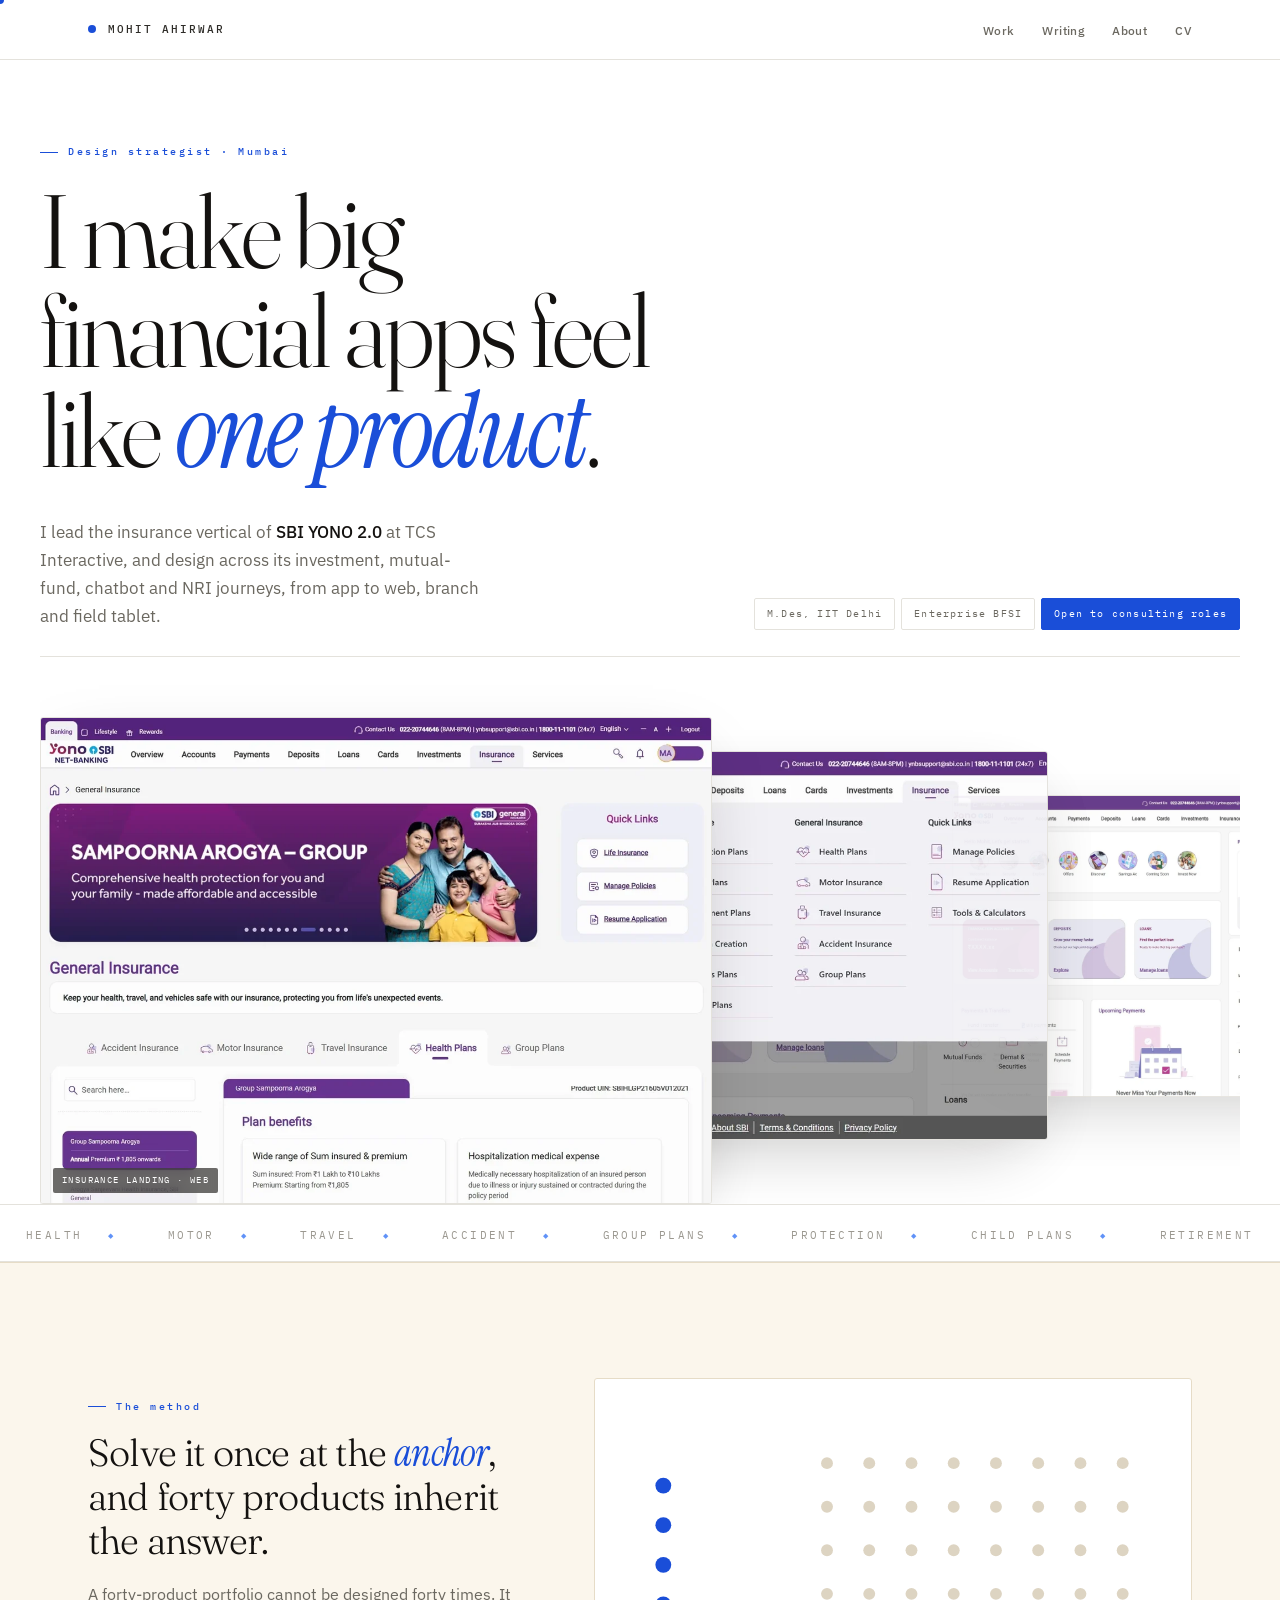
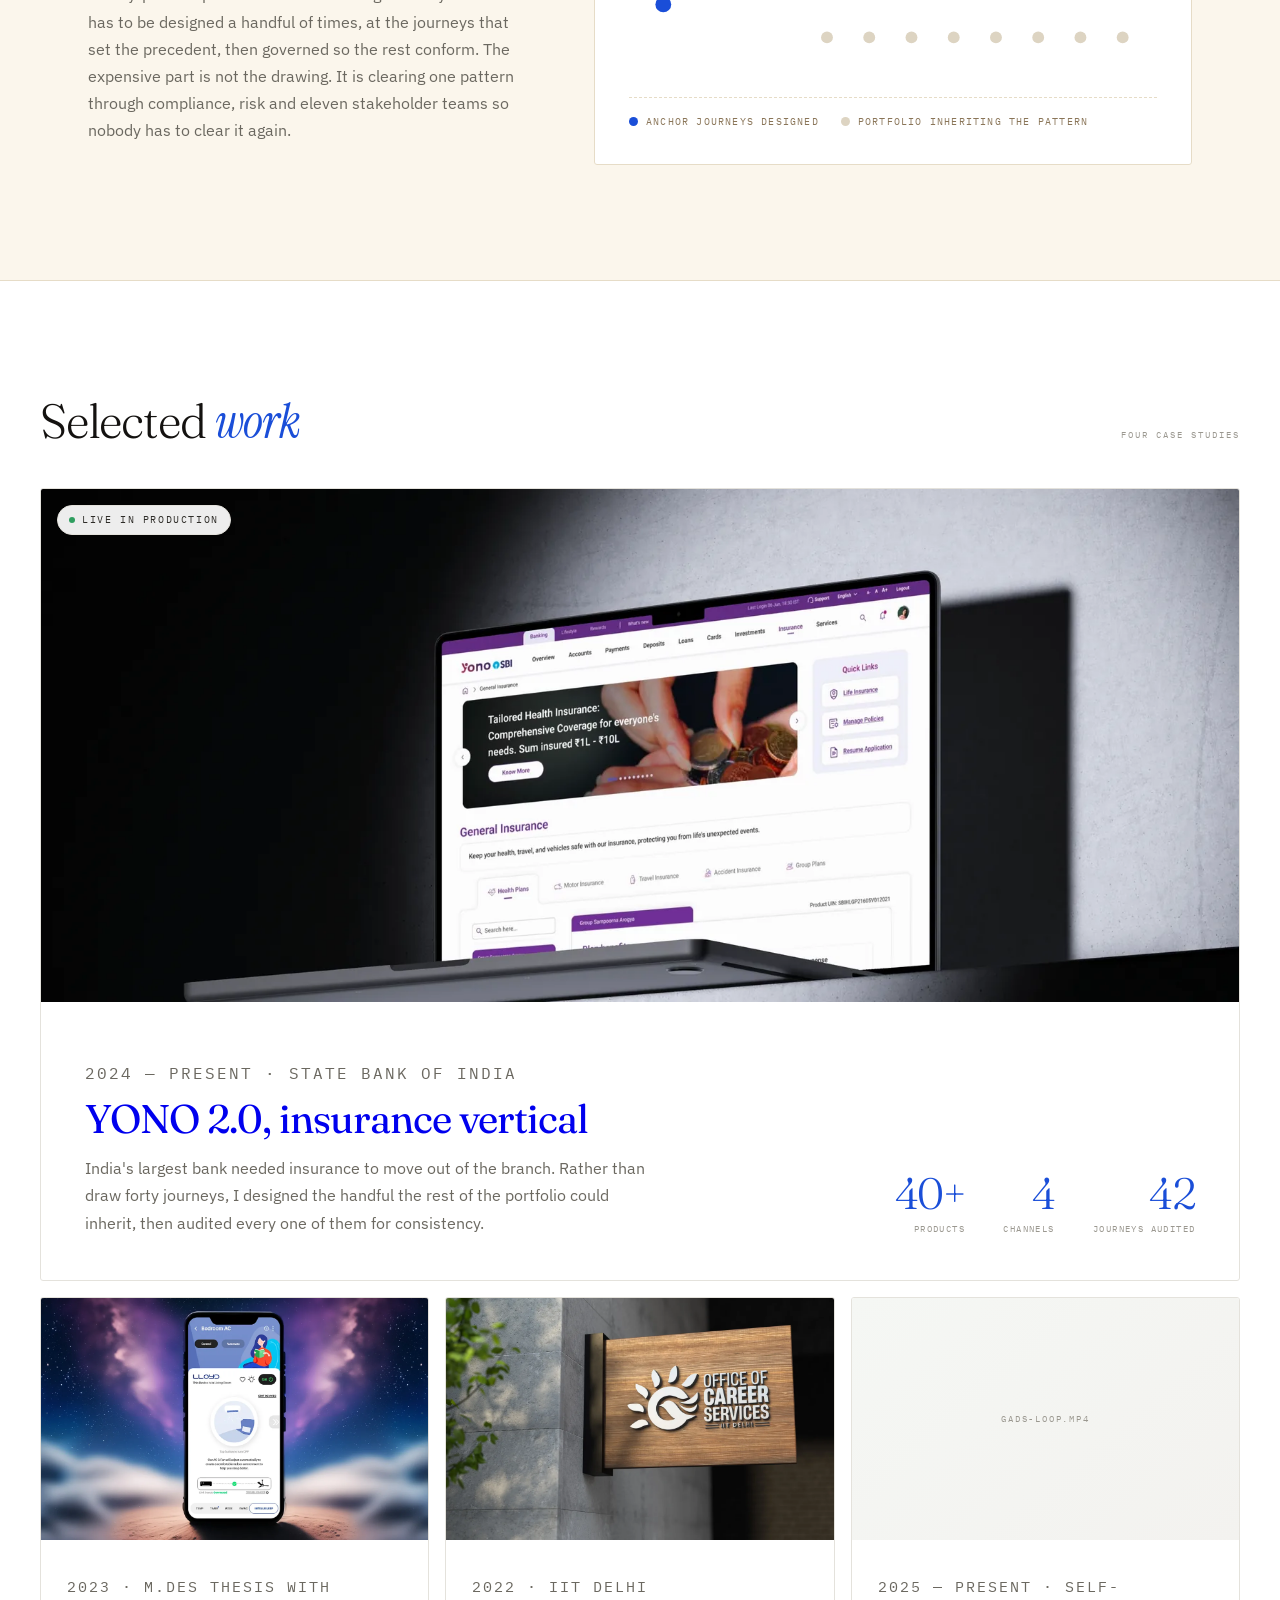
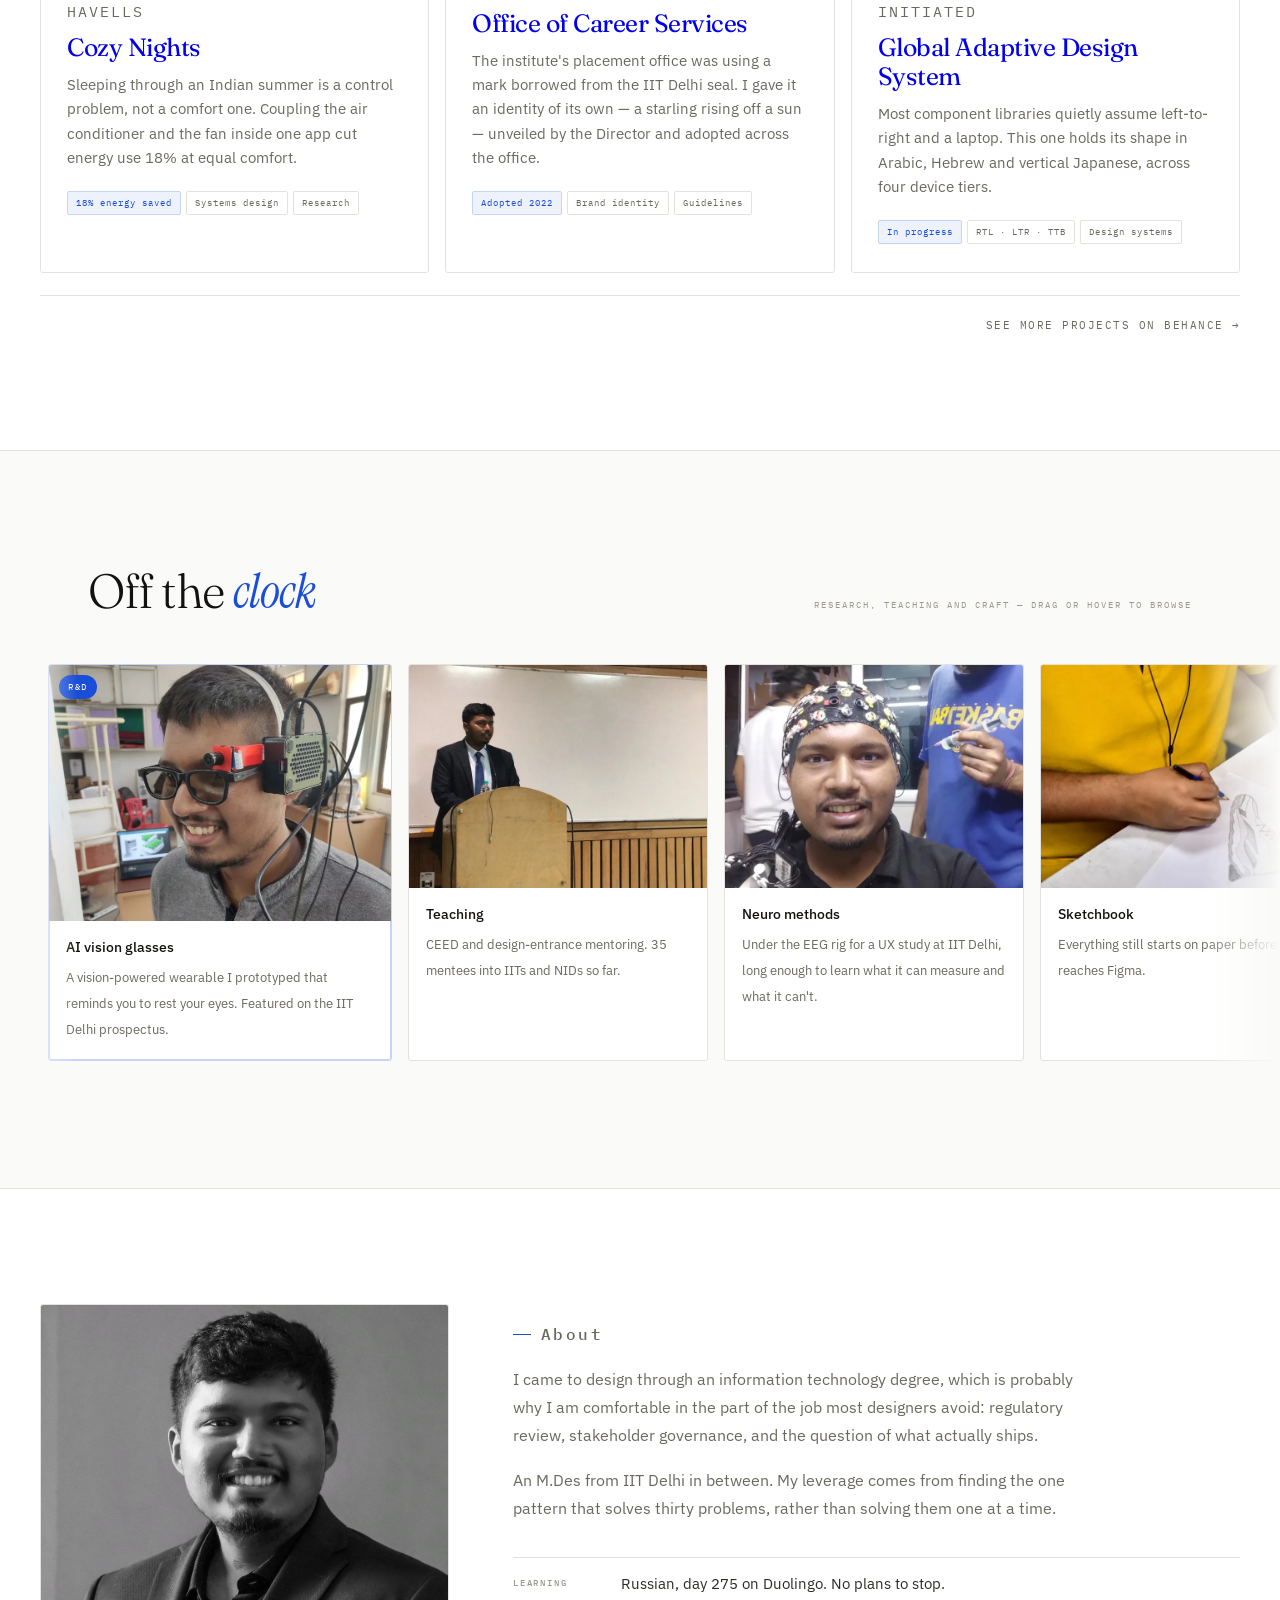
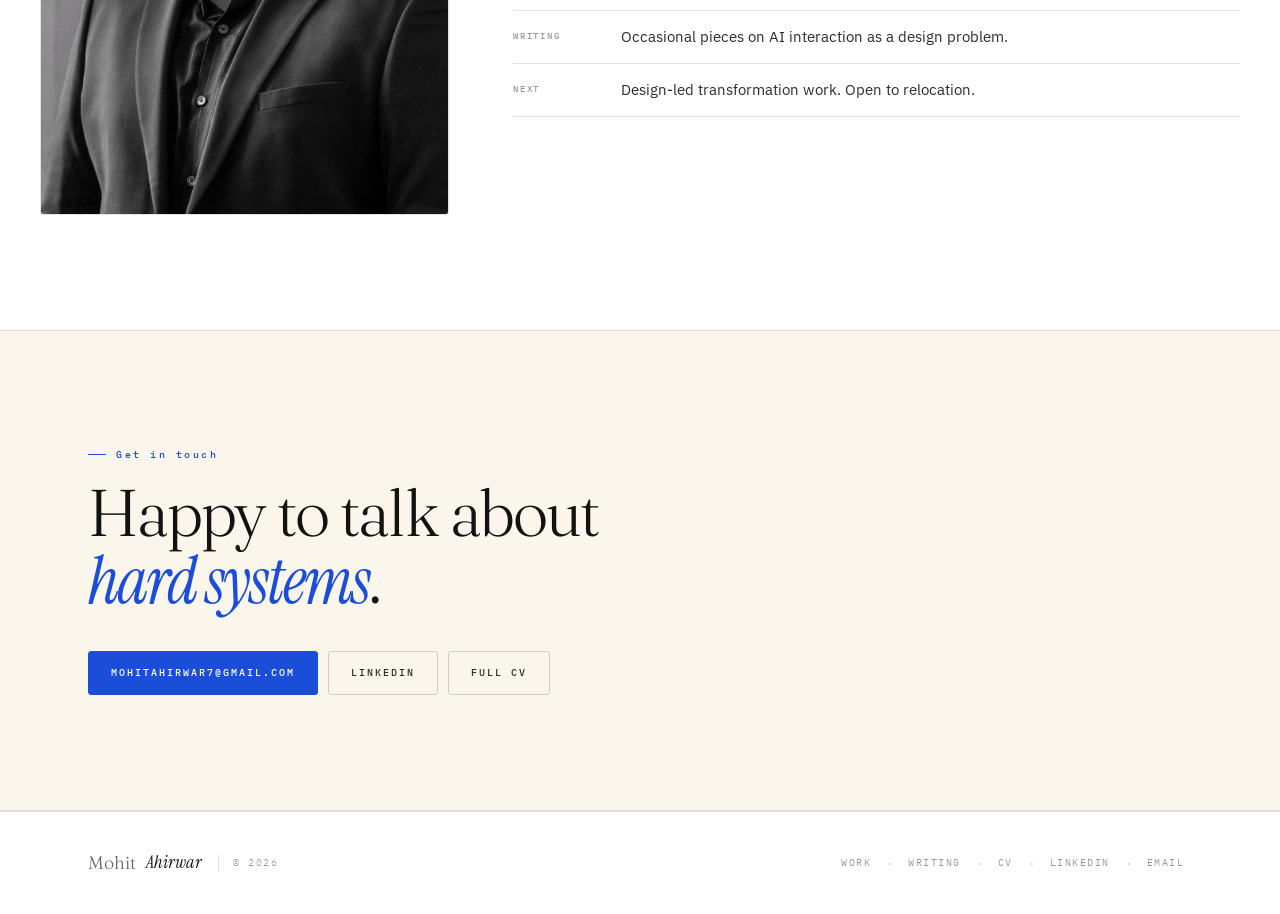
==== commit 218692cd: "Add files via upload" ====
--- a/index.html
+++ b/index.html
@@ -137,6 +137,7 @@
 .mini:hover{border-color:var(--blue-bd);transform:translateY(-3px)}
 .mini__media{aspect-ratio:16/10;position:relative;overflow:hidden;background:linear-gradient(140deg,var(--sage-l),var(--bone))}
 .mini__media video{width:100%;height:100%;object-fit:cover;display:none}
+.mini__media img{width:100%;height:100%;object-fit:cover;display:block}
 .mini__ph{position:absolute;inset:0;display:grid;place-items:center;font-family:'IBM Plex Mono',monospace;font-size:9px;letter-spacing:1.8px;text-transform:uppercase;color:var(--ink-3)}
 .mini__body{padding:24px 26px 28px;flex:1}
 .mini__body h3{font-family:'Fraunces',serif;font-weight:400;font-size:clamp(19px,2.2vw,25px);letter-spacing:-.5px;line-height:1.16;margin:9px 0 0}
@@ -317,8 +318,7 @@
   <div class="pair">
     <a class="mini reveal d1" href="mdes-thesis.html">
       <div class="mini__media">
-        <span class="mini__ph">cozy-loop.mp4</span>
-        <video muted loop playsinline preload="none" data-src="assets/work/cozy-loop.mp4"></video>
+        <img src="assets/work/cozy-cover.webp" alt="Lloyd smart-AC app pairing air conditioner and fan for sleep comfort" loading="lazy">
       </div>
       <div class="mini__body">
         <p class="s-lbl">2023 · M.Des thesis with Havells</p>
@@ -329,8 +329,7 @@
     </a>
     <a class="mini reveal d2" href="ocs-logo-case-study.html">
       <div class="mini__media">
-        <span class="mini__ph">ocs-logo-reveal.mp4</span>
-        <video muted playsinline preload="none" data-once data-src="assets/work/ocs-logo-reveal.mp4"></video>
+        <img src="assets/ocs/ocs-sign.webp" alt="Office of Career Services identity on exterior signage at IIT Delhi" loading="lazy">
       </div>
       <div class="mini__body">
         <p class="s-lbl">2022 · IIT Delhi</p>
